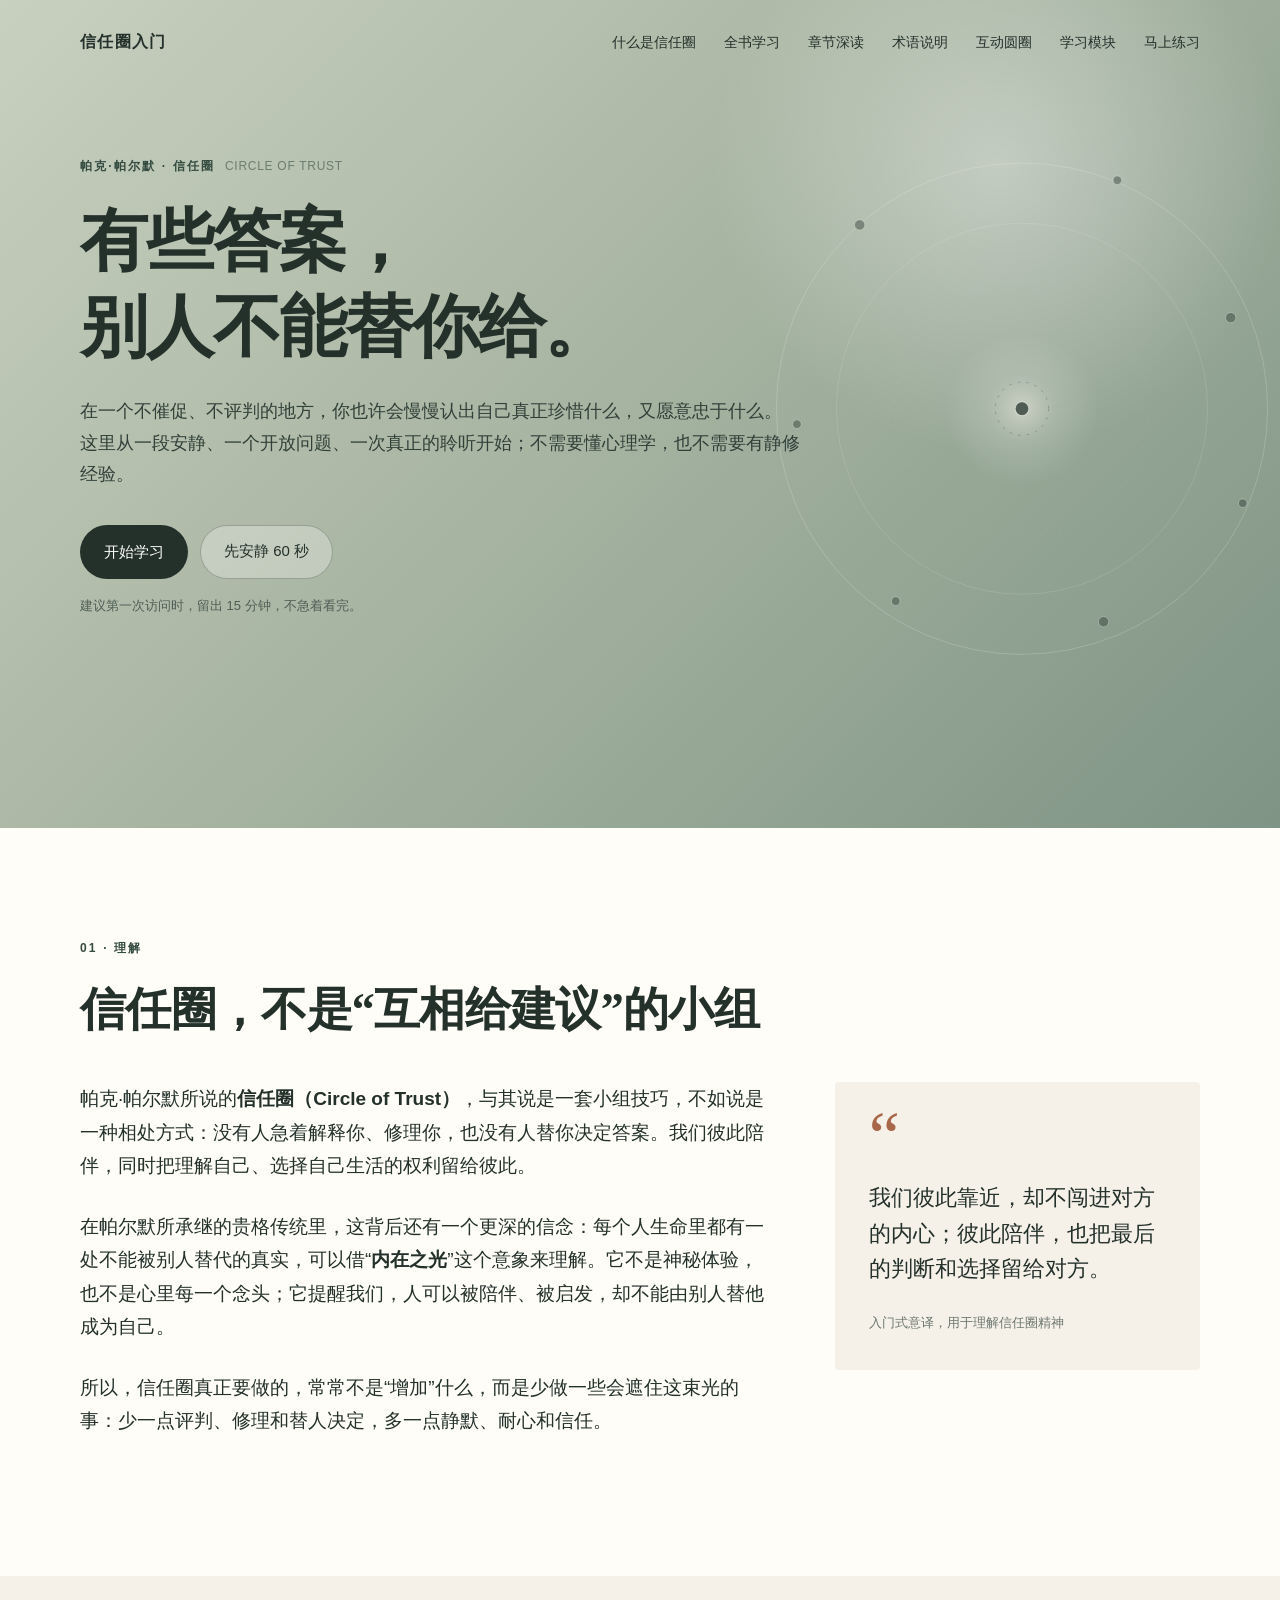
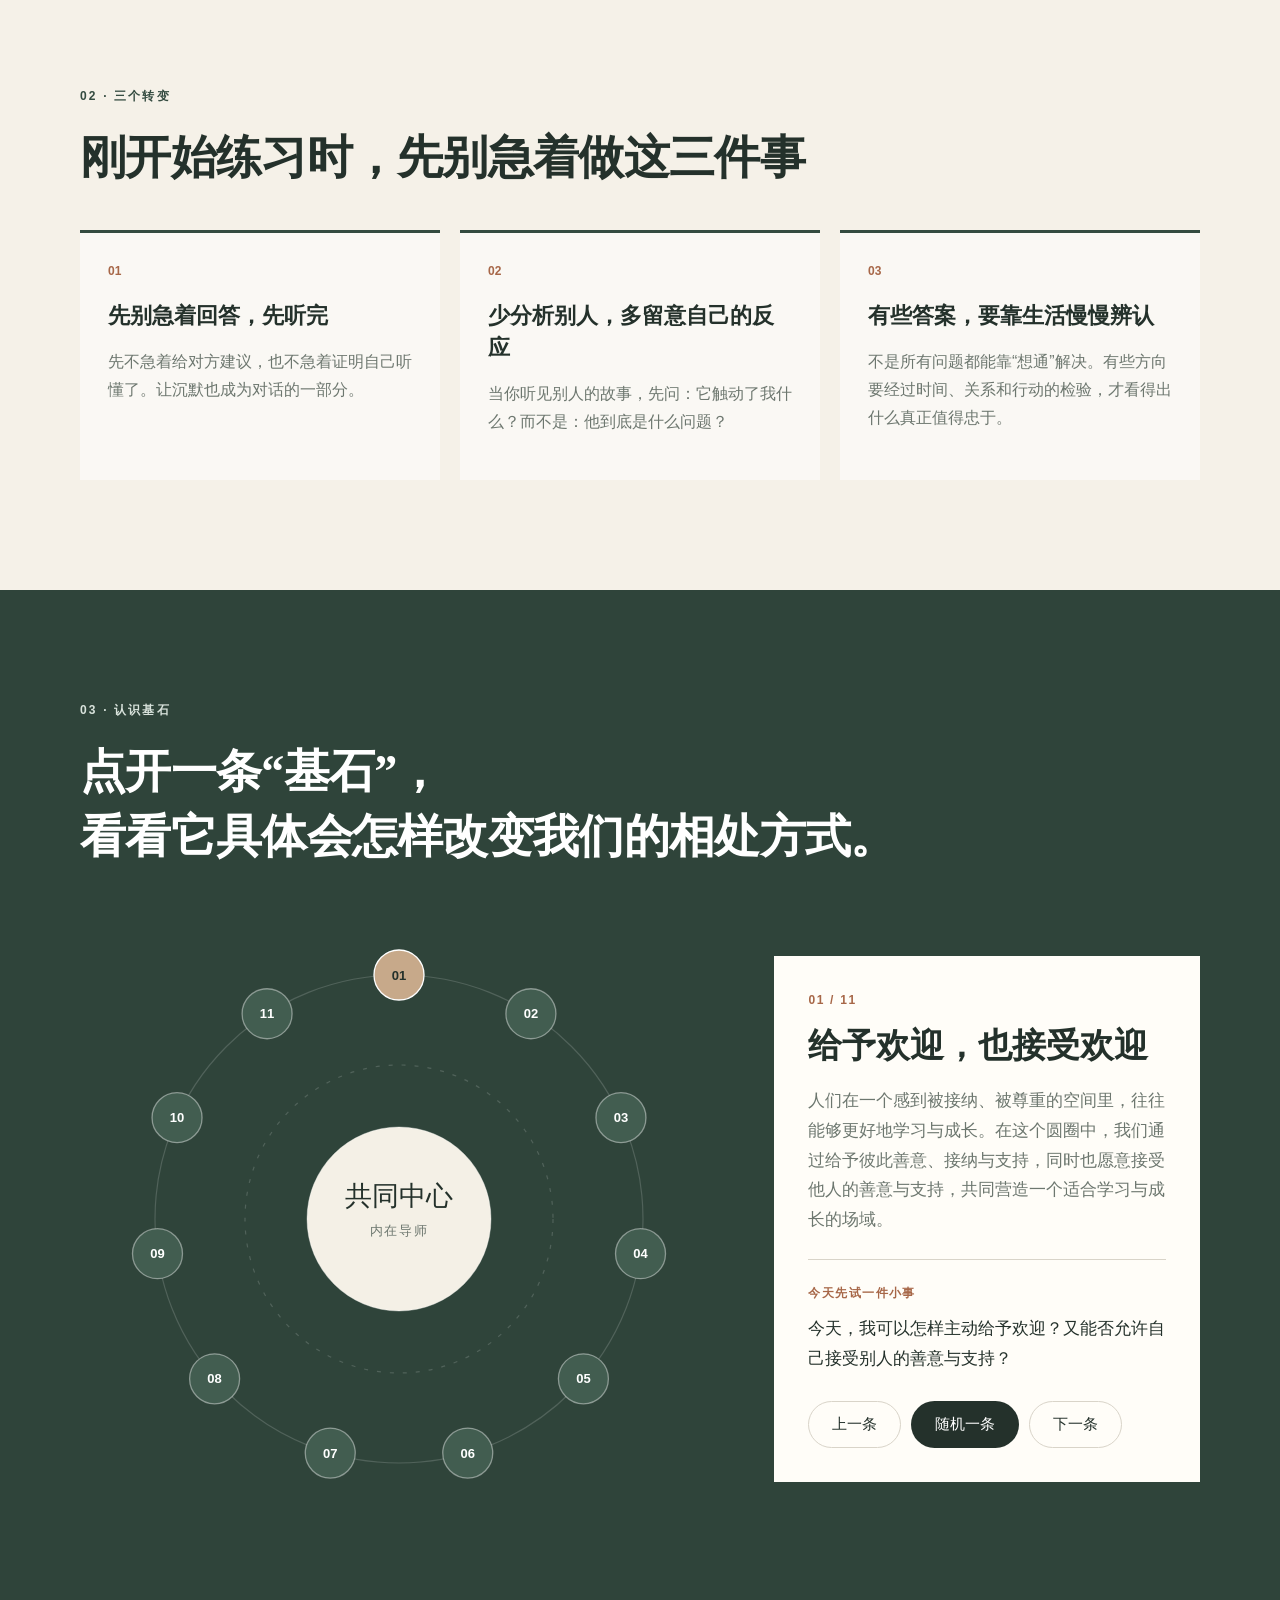
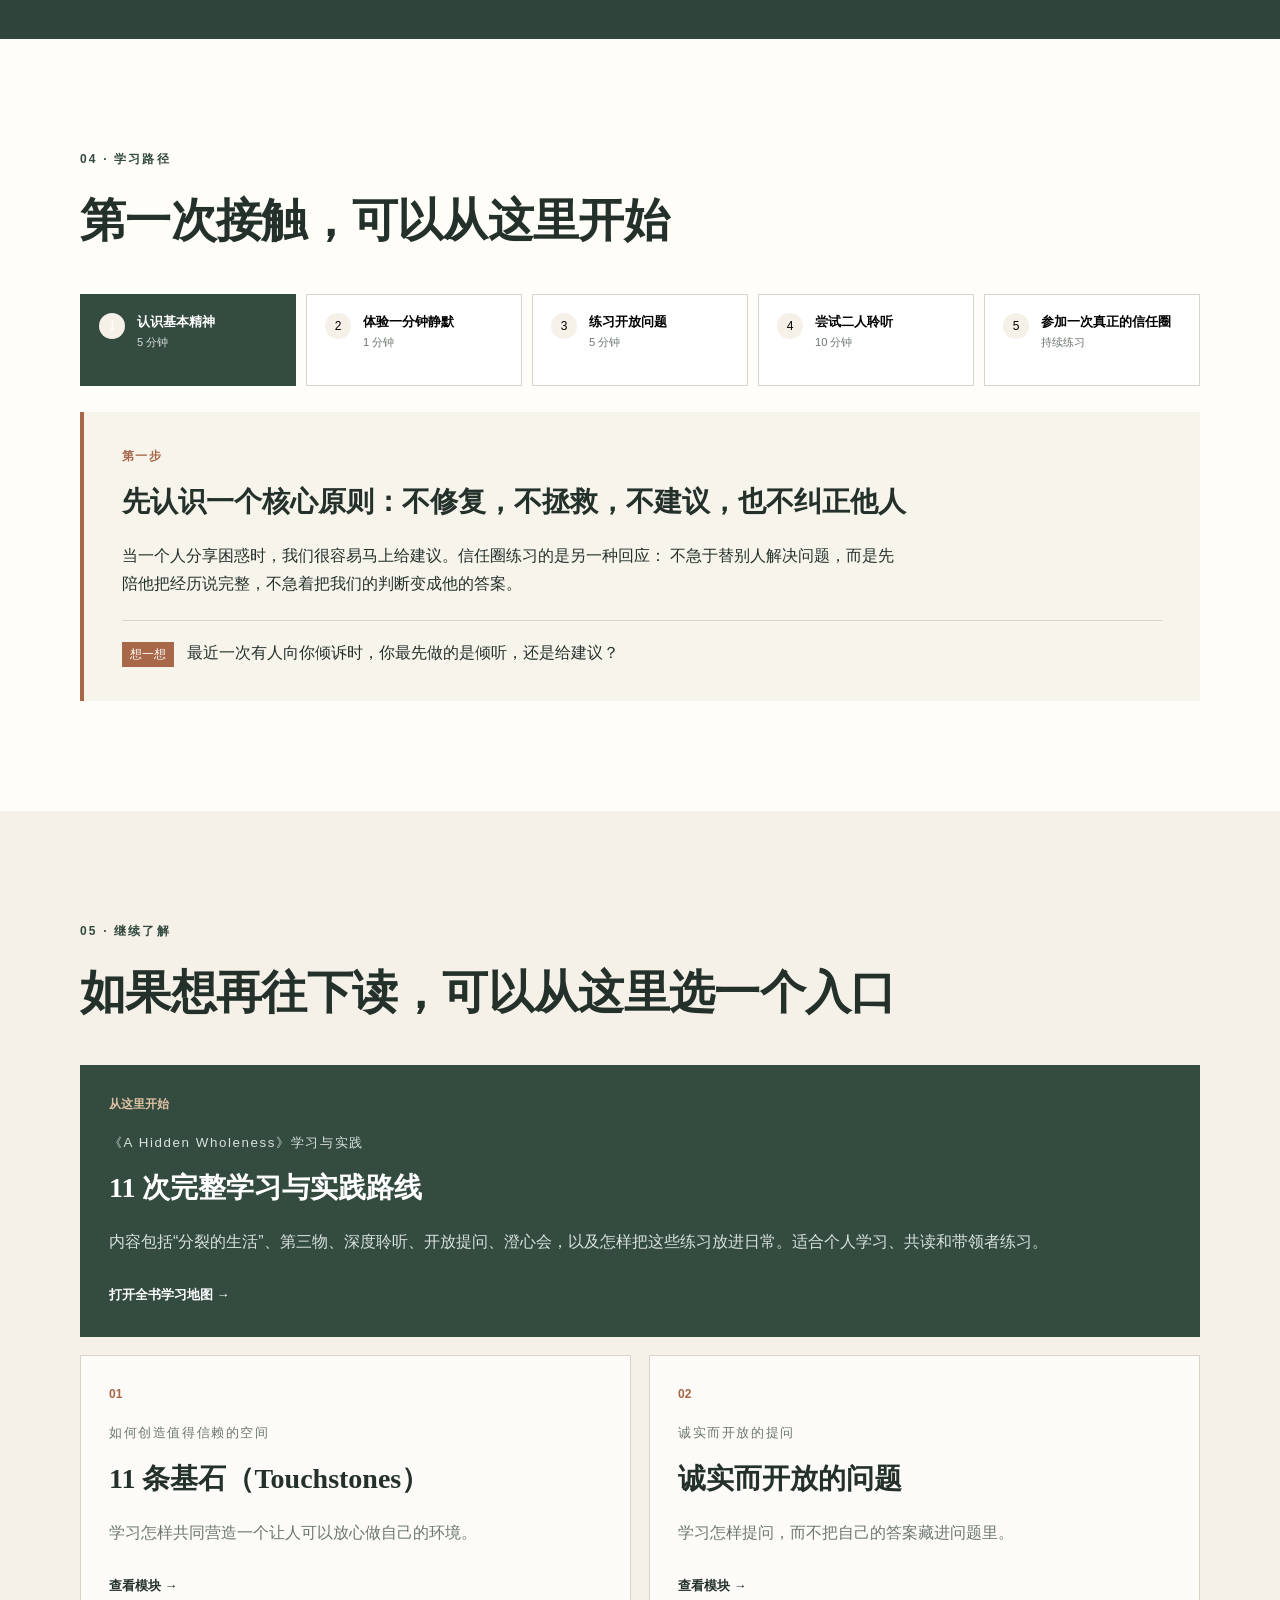
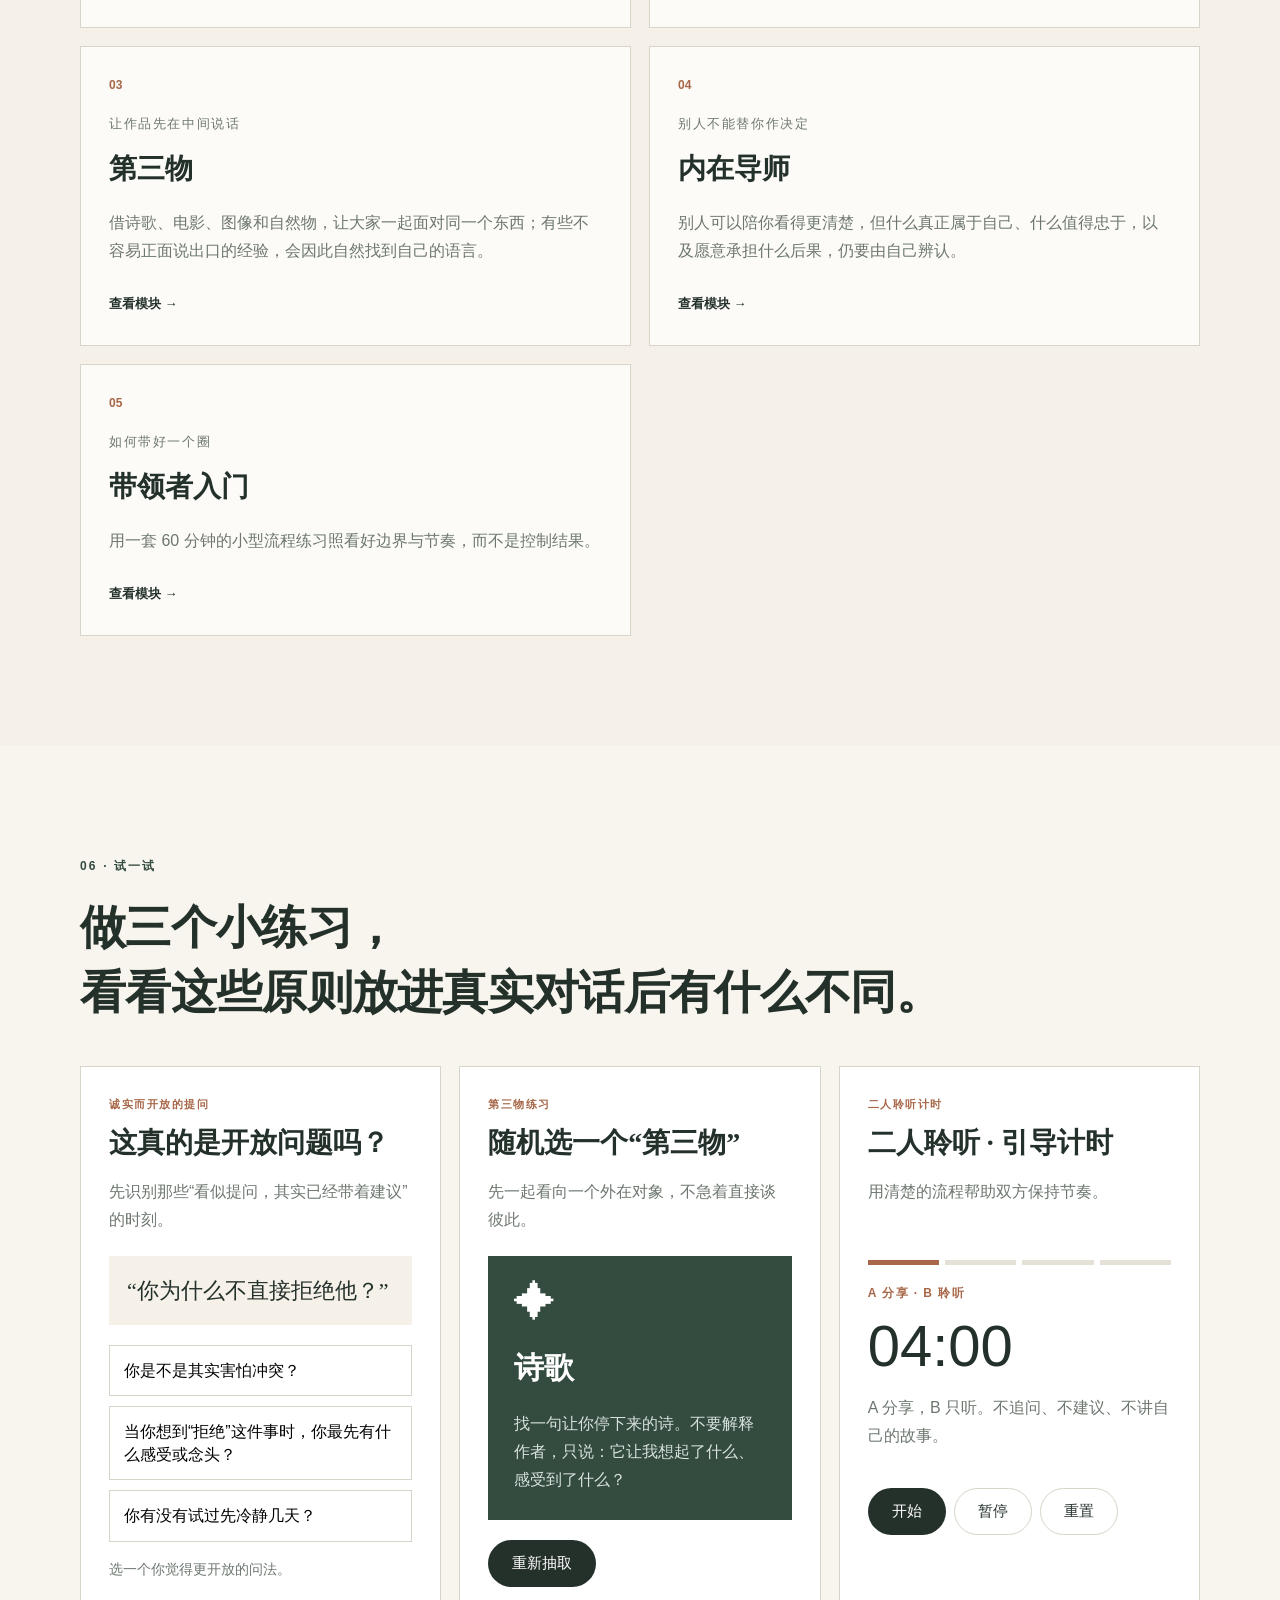
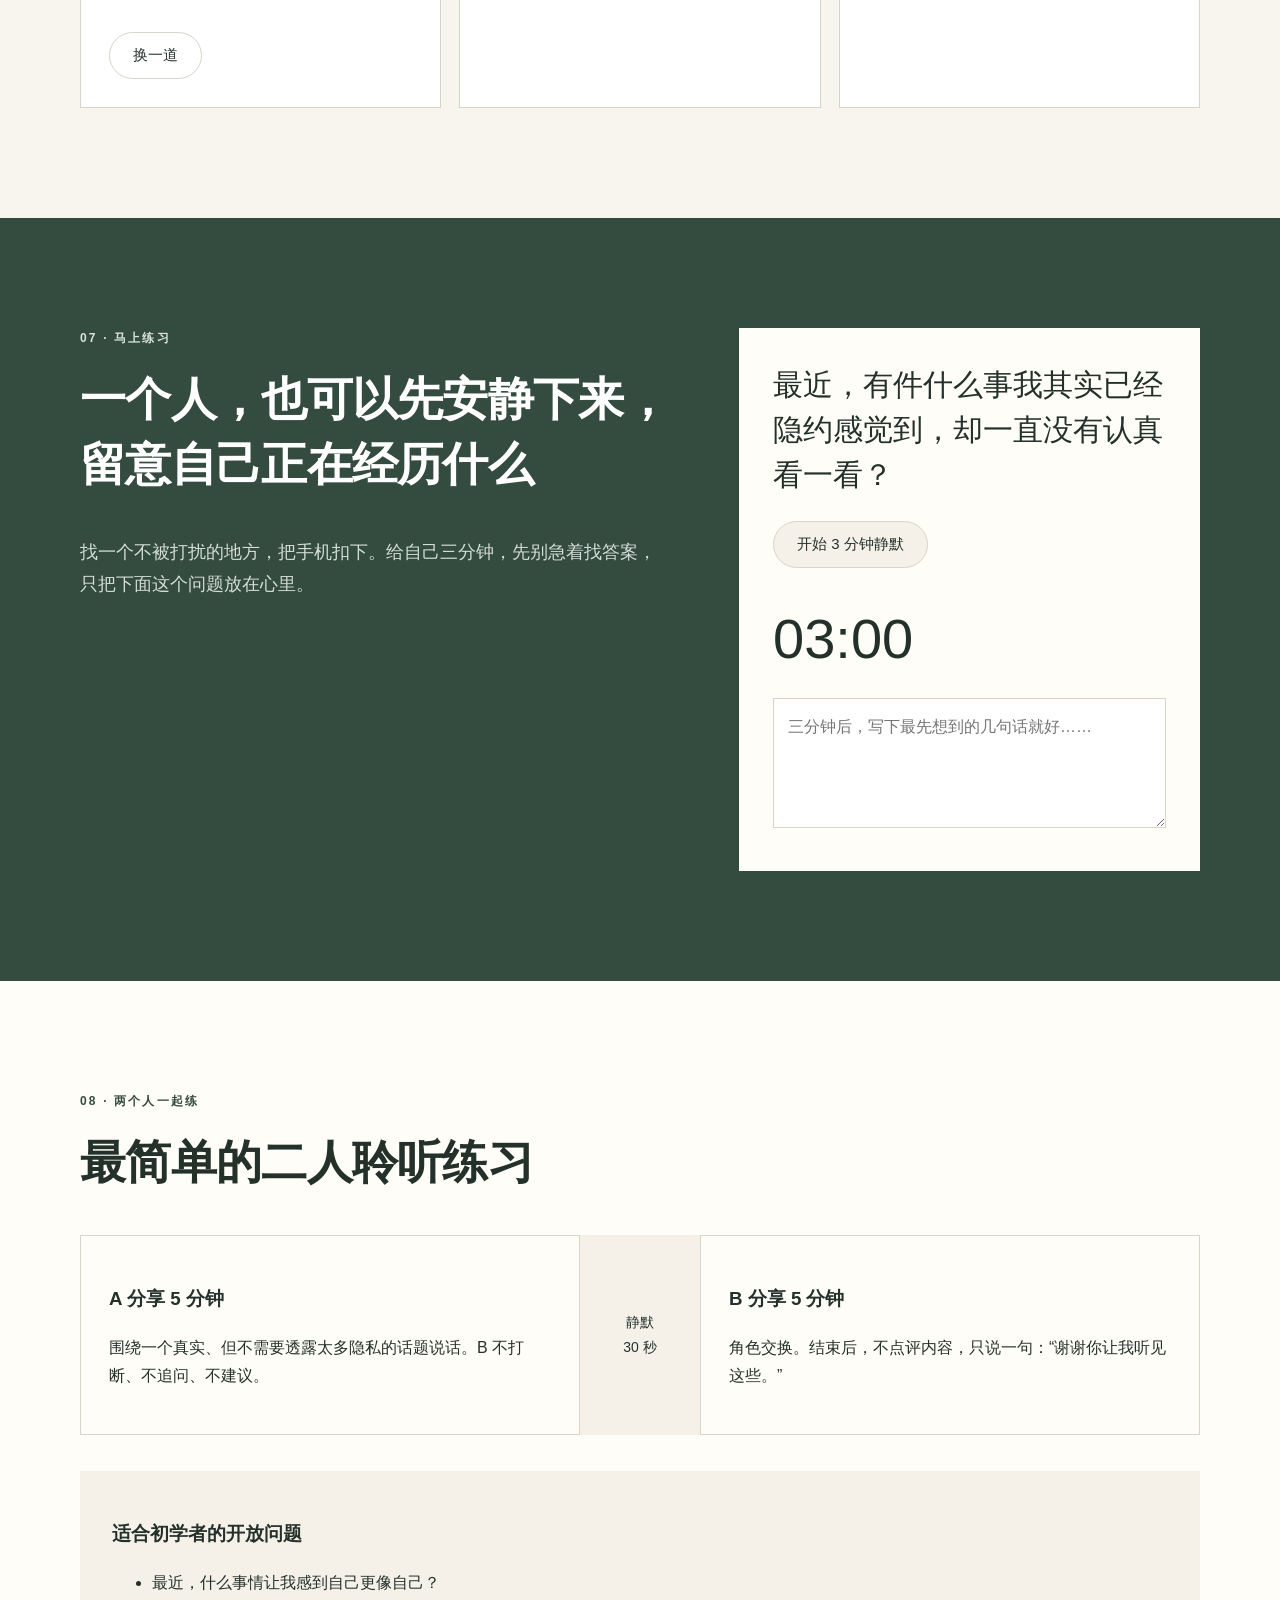
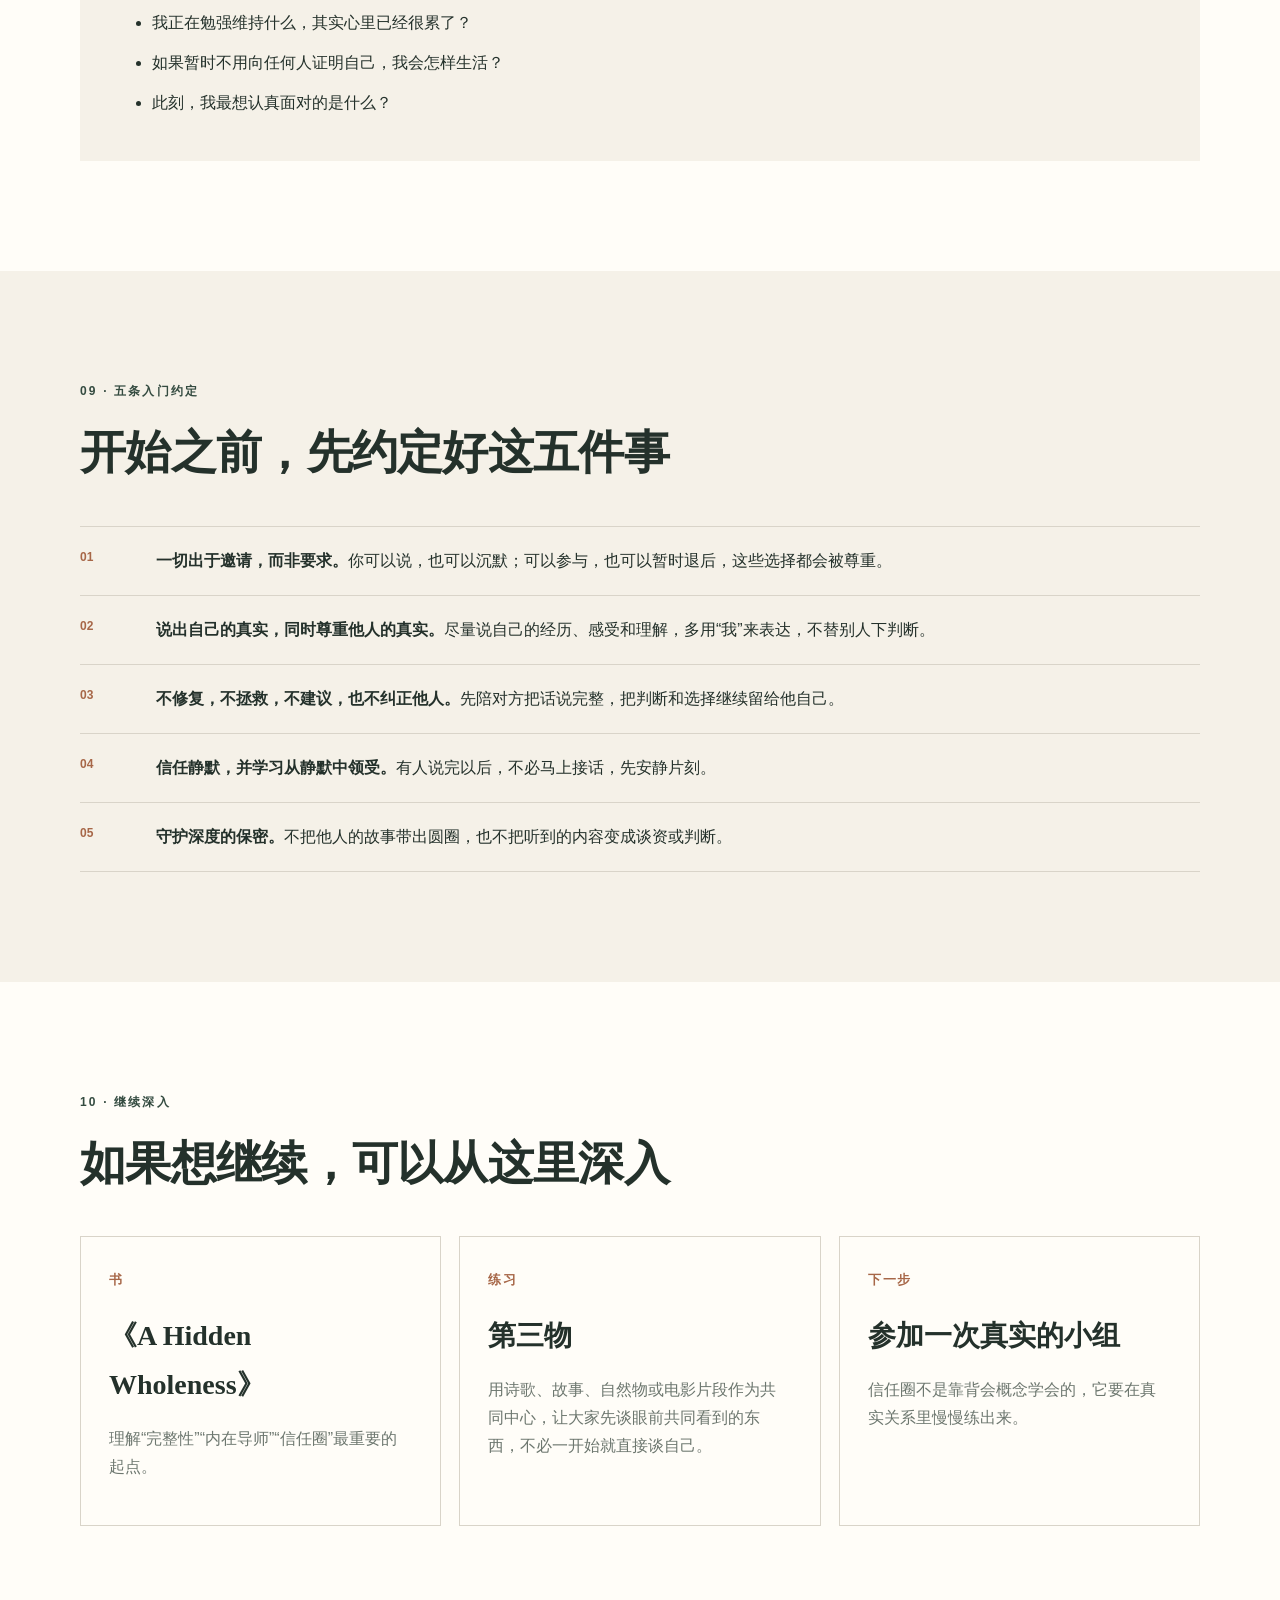
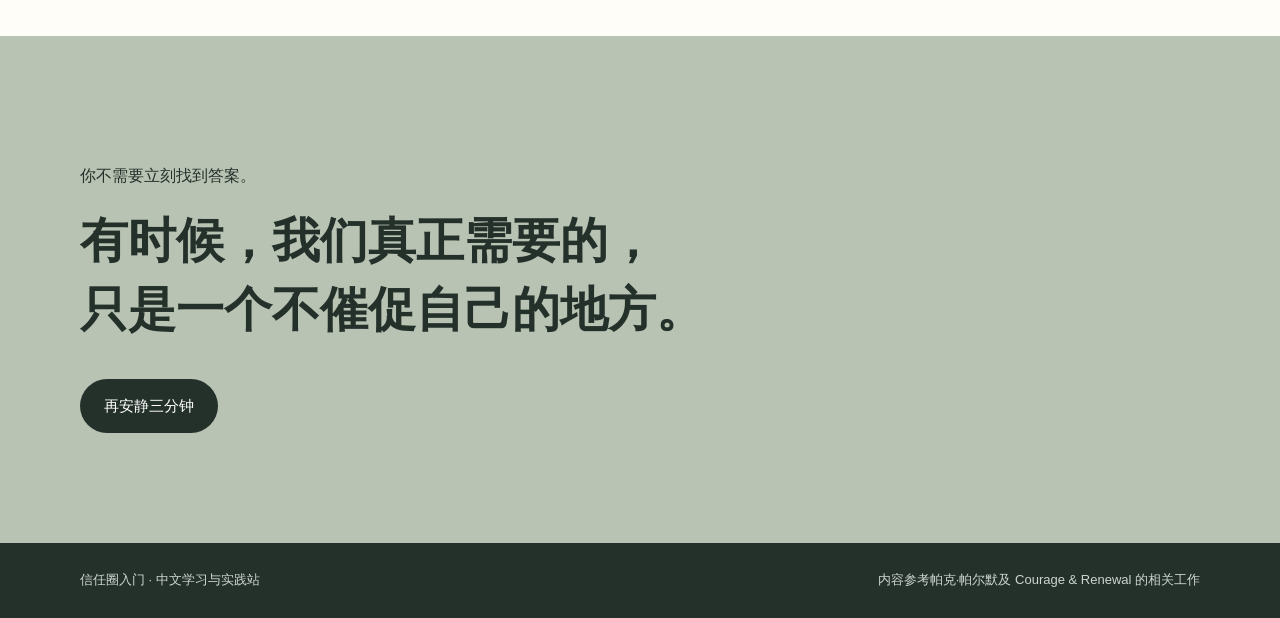
==== index.html @ 0a3b3df9 "Animate homepage listening field" ====
<!doctype html>
<html lang="zh-CN">
<head>
  <meta charset="utf-8" />
  <meta name="viewport" content="width=device-width,initial-scale=1" />
  <title>信任圈入门｜帕克·帕尔默</title>
  <meta name="description" content="面向中文初学者的帕克·帕尔默“信任圈”学习与实践网站：从静默、聆听、开放提问和第三物开始，慢慢练习如何更真实地与自己和他人相处。" />
  <link rel="stylesheet" href="styles.css" />
</head>
<body>
  <header class="hero">
    <nav class="nav wrap">
      <div class="brand">信任圈入门</div>
      <div class="nav-links">
        <a href="#what">什么是信任圈</a>
        <a href="study.html">全书学习</a>
        <a href="chapters.html">章节深读</a>
        <a href="terminology.html">术语说明</a>
        <a href="#circle-lab">互动圆圈</a>
        <a href="#modules">学习模块</a>
        <a href="#practice">马上练习</a>
      </div>
    </nav>

    <div class="hero-inner wrap">
      <div class="eyebrow">帕克·帕尔默 · 信任圈 <span class="en-note">Circle of Trust</span></div>
      <h1><span class="title-line">有些答案，</span><span class="title-line">别人不能替你给。</span></h1>
      <p class="lead">
        在一个不催促、不评判的地方，你也许会慢慢认出自己真正珍惜什么，又愿意忠于什么。
        这里从一段安静、一个开放问题、一次真正的聆听开始；不需要懂心理学，也不需要有静修经验。
      </p>
      <div class="hero-actions">
        <a class="btn primary" href="#path">开始学习</a>
        <button class="btn ghost" id="startPause">先安静 60 秒</button>
      </div>
      <div class="hero-note">建议第一次访问时，留出 15 分钟，不急着看完。</div>
    </div>

    <div class="hero-listening" aria-hidden="true">
      <svg class="listening-field" viewBox="0 0 760 760" xmlns="http://www.w3.org/2000/svg">
        <defs>
          <radialGradient id="innerTeacherGlow" cx="50%" cy="50%" r="50%">
            <stop offset="0%" stop-color="#f5f1e8" stop-opacity=".7"/>
            <stop offset="42%" stop-color="#dce4da" stop-opacity=".28"/>
            <stop offset="100%" stop-color="#dce4da" stop-opacity="0"/>
          </radialGradient>
          <linearGradient id="listeningWave" x1="0%" y1="0%" x2="100%" y2="0%">
            <stop offset="0%" stop-color="#fffdf8" stop-opacity="0"/>
            <stop offset="48%" stop-color="#fffdf8" stop-opacity=".46"/>
            <stop offset="100%" stop-color="#fffdf8" stop-opacity="0"/>
          </linearGradient>
        </defs>

        <g class="listening-rings">
          <circle class="listening-ring ring-a" cx="390" cy="392" r="286"/>
          <circle class="listening-ring ring-b" cx="390" cy="392" r="216"/>
          <circle class="listening-ring ring-c" cx="390" cy="392" r="148"/>
        </g>

        <g class="community-nodes">
          <circle class="community-node node-a" cx="201" cy="178" r="6"/>
          <circle class="community-node node-b" cx="501" cy="126" r="5"/>
          <circle class="community-node node-c" cx="633" cy="286" r="6"/>
          <circle class="community-node node-d" cx="647" cy="502" r="5"/>
          <circle class="community-node node-e" cx="485" cy="640" r="6"/>
          <circle class="community-node node-f" cx="243" cy="616" r="5"/>
          <circle class="community-node node-g" cx="128" cy="410" r="5"/>
        </g>

        <g class="inner-listener">
          <circle class="inner-halo" cx="390" cy="392" r="92" fill="url(#innerTeacherGlow)"/>
          <circle class="inner-orbit" cx="390" cy="392" r="31"/>
          <circle class="inner-core" cx="390" cy="392" r="8"/>
        </g>

        <g class="listening-waves">
          <path class="listening-wave wave-a" d="M150 330 C225 250 310 238 390 292 C455 336 521 340 614 279"/>
          <path class="listening-wave wave-b" d="M164 468 C246 523 320 527 390 482 C466 433 538 438 621 494"/>
          <path class="listening-wave wave-c" d="M275 134 C327 203 354 268 366 335"/>
        </g>
      </svg>
    </div>
  </header>

  <main>
    <section id="what" class="section wrap">
      <div class="section-kicker">01 · 理解</div>
      <h2>信任圈，不是“互相给建议”的小组</h2>
      <div class="intro-grid">
        <div class="intro-copy">
          <p>
            帕克·帕尔默所说的<strong>信任圈（Circle of Trust）</strong>，与其说是一套小组技巧，不如说是一种相处方式：没有人急着解释你、修理你，也没有人替你决定答案。我们彼此陪伴，同时把理解自己、选择自己生活的权利留给彼此。
          </p>
          <p>
            在帕尔默所承继的贵格传统里，这背后还有一个更深的信念：每个人生命里都有一处不能被别人替代的真实，可以借“<strong>内在之光</strong>”这个意象来理解。它不是神秘体验，也不是心里每一个念头；它提醒我们，人可以被陪伴、被启发，却不能由别人替他成为自己。
          </p>
          <p>
            所以，信任圈真正要做的，常常不是“增加”什么，而是少做一些会遮住这束光的事：少一点评判、修理和替人决定，多一点静默、耐心和信任。
          </p>
        </div>
        <aside class="quote-card">
          <div class="quote-mark">“</div>
          <p>我们彼此靠近，却不闯进对方的内心；彼此陪伴，也把最后的判断和选择留给对方。</p>
          <small>入门式意译，用于理解信任圈精神</small>
        </aside>
      </div>
    </section>

    <section class="section soft">
      <div class="wrap">
        <div class="section-kicker">02 · 三个转变</div>
      <h2>刚开始练习时，先别急着做这三件事</h2>
        <div class="cards three">
          <article class="card">
            <div class="num">01</div>
          <h3>先别急着回答，先听完</h3>
            <p>先不急着给对方建议，也不急着证明自己听懂了。让沉默也成为对话的一部分。</p>
          </article>
          <article class="card">
            <div class="num">02</div>
          <h3>少分析别人，多留意自己的反应</h3>
            <p>当你听见别人的故事，先问：它触动了我什么？而不是：他到底是什么问题？</p>
          </article>
          <article class="card">
            <div class="num">03</div>
          <h3>有些答案，要靠生活慢慢辨认</h3>
            <p>不是所有问题都能靠“想通”解决。有些方向要经过时间、关系和行动的检验，才看得出什么真正值得忠于。</p>
          </article>
        </div>
      </div>
    </section>

    <section id="circle-lab" class="section circle-lab">
      <div class="wrap">
        <div class="section-kicker light">03 · 认识基石</div>
        <h2><span class="title-line">点开一条“基石”，</span><span class="title-line">看看它具体会怎样改变我们的相处方式。</span></h2>
        <div class="circle-experience">
          <div class="trust-orbit" id="trustOrbit" aria-label="11 条基石（Touchstones）互动圆环">
            <svg viewBox="0 0 620 620" role="img" aria-labelledby="orbitTitle orbitDesc">
              <title id="orbitTitle">信任圈 11 条基石（Touchstones）</title>
              <desc id="orbitDesc">围绕共同中心排列的十一条信任圈实践原则，点击编号查看解释与练习。</desc>
              <circle class="orbit-ring ring-outer" cx="310" cy="310" r="244"></circle>
              <circle class="orbit-ring ring-inner" cx="310" cy="310" r="154"></circle>
              <circle class="orbit-center" cx="310" cy="310" r="92"></circle>
              <text x="310" y="296" text-anchor="middle" class="orbit-center-title">共同中心</text>
              <text x="310" y="326" text-anchor="middle" class="orbit-center-sub">内在导师</text>
              <g id="orbitNodes"></g>
            </svg>
          </div>
          <div class="orbit-detail" aria-live="polite">
            <div class="orbit-detail-number" id="orbitNumber">01 / 11</div>
            <h3 id="orbitTitleText">给予欢迎，也接受欢迎</h3>
            <p id="orbitBody">人们在一个感到被接纳、被尊重的空间里，往往能够更好地学习与成长。在这个圆圈中，我们通过给予彼此善意、接纳与支持，同时也愿意接受他人的善意与支持，共同营造一个适合学习与成长的场域。</p>
            <div class="orbit-practice">
              <span>今天先试一件小事</span>
              <p id="orbitPractice">今天，我可以怎样主动给予欢迎？又能否允许自己接受别人的善意与支持？</p>
            </div>
            <div class="orbit-actions">
              <button class="btn orbit-prev" type="button" id="orbitPrev">上一条</button>
              <button class="btn primary" type="button" id="orbitRandom">随机一条</button>
              <button class="btn orbit-next" type="button" id="orbitNext">下一条</button>
            </div>
          </div>
        </div>
      </div>
    </section>

    <section id="path" class="section wrap">
      <div class="section-kicker">04 · 学习路径</div>
      <h2>第一次接触，可以从这里开始</h2>
      <div class="timeline">
        <button class="step active" data-step="0">
          <span>1</span>
          <div><strong>认识基本精神</strong><small>5 分钟</small></div>
        </button>
        <button class="step" data-step="1">
          <span>2</span>
          <div><strong>体验一分钟静默</strong><small>1 分钟</small></div>
        </button>
        <button class="step" data-step="2">
          <span>3</span>
          <div><strong>练习开放问题</strong><small>5 分钟</small></div>
        </button>
        <button class="step" data-step="3">
          <span>4</span>
          <div><strong>尝试二人聆听</strong><small>10 分钟</small></div>
        </button>
        <button class="step" data-step="4">
          <span>5</span>
          <div><strong>参加一次真正的信任圈</strong><small>持续练习</small></div>
        </button>
      </div>

      <div class="lesson" id="lesson">
        <div class="lesson-label">第一步</div>
        <h3>先认识一个核心原则：不修复，不拯救，不建议，也不纠正他人</h3>
        <p>
          当一个人分享困惑时，我们很容易马上给建议。信任圈练习的是另一种回应：
          不急于替别人解决问题，而是先陪他把经历说完整，不急着把我们的判断变成他的答案。
        </p>
        <div class="prompt">
          <span>想一想</span>
          最近一次有人向你倾诉时，你最先做的是倾听，还是给建议？
        </div>
      </div>
    </section>

    <section id="modules" class="section soft">
      <div class="wrap">
        <div class="section-kicker">05 · 继续了解</div>
        <h2>如果想再往下读，可以从这里选一个入口</h2>
        <div class="module-grid">
          <a class="module-card study-feature-card" href="study.html"><span>从这里开始</span><small>《A Hidden Wholeness》学习与实践</small><h3>11 次完整学习与实践路线</h3><p>内容包括“分裂的生活”、第三物、深度聆听、开放提问、澄心会，以及怎样把这些练习放进日常。适合个人学习、共读和带领者练习。</p><b>打开全书学习地图 →</b></a>
          <a class="module-card" href="touchstones.html"><span>01</span><small>如何创造值得信赖的空间</small><h3>11 条基石（Touchstones）</h3><p>学习怎样共同营造一个让人可以放心做自己的环境。</p><b>查看模块 →</b></a>
          <a class="module-card" href="questions.html"><span>02</span><small>诚实而开放的提问</small><h3>诚实而开放的问题</h3><p>学习怎样提问，而不把自己的答案藏进问题里。</p><b>查看模块 →</b></a>
          <a class="module-card" href="third-thing.html"><span>03</span><small>让作品先在中间说话</small><h3>第三物</h3><p>借诗歌、电影、图像和自然物，让大家一起面对同一个东西；有些不容易正面说出口的经验，会因此自然找到自己的语言。</p><b>查看模块 →</b></a>
          <a class="module-card" href="inner-teacher.html"><span>04</span><small>别人不能替你作决定</small><h3>内在导师</h3><p>别人可以陪你看得更清楚，但什么真正属于自己、什么值得忠于，以及愿意承担什么后果，仍要由自己辨认。</p><b>查看模块 →</b></a>
          <a class="module-card" href="facilitator.html"><span>05</span><small>如何带好一个圈</small><h3>带领者入门</h3><p>用一套 60 分钟的小型流程练习照看好边界与节奏，而不是控制结果。</p><b>查看模块 →</b></a>
        </div>
      </div>
    </section>

    <section class="section interaction-lab">
      <div class="wrap">
        <div class="section-kicker">06 · 试一试</div>
        <h2><span class="title-line">做三个小练习，</span><span class="title-line">看看这些原则放进真实对话后有什么不同。</span></h2>
        <div class="lab-grid">
          <article class="lab-card question-lab">
            <div class="lab-meta">诚实而开放的提问</div>
            <h3>这真的是开放问题吗？</h3>
            <p class="lab-intro">先识别那些“看似提问，其实已经带着建议”的时刻。</p>
            <div class="quiz-source" id="quizSource">“你为什么不直接拒绝他？”</div>
            <div class="quiz-options" id="quizOptions"></div>
            <div class="quiz-feedback" id="quizFeedback" aria-live="polite">选一个你觉得更开放的问法。</div>
            <button class="btn lab-secondary" type="button" id="nextQuiz">换一道</button>
          </article>

          <article class="lab-card thirdthing-lab">
            <div class="lab-meta">第三物练习</div>
            <h3>随机选一个“第三物”</h3>
            <p class="lab-intro">先一起看向一个外在对象，不急着直接谈彼此。</p>
            <div class="thirdthing-stage" id="thirdThingStage">
              <span class="thirdthing-symbol" id="thirdThingSymbol">✦</span>
              <strong id="thirdThingType">诗歌</strong>
              <p id="thirdThingPrompt">找一句让你停下来的诗。不要解释作者，只说：它让我想起了什么、感受到了什么？</p>
            </div>
            <button class="btn primary" type="button" id="drawThirdThing">重新抽取</button>
          </article>

          <article class="lab-card dyad-lab">
            <div class="lab-meta">二人聆听计时</div>
            <h3>二人聆听 · 引导计时</h3>
            <p class="lab-intro">用清楚的流程帮助双方保持节奏。</p>
            <div class="dyad-progress" id="dyadProgress" aria-hidden="true">
              <span class="active"></span><span></span><span></span><span></span>
            </div>
            <div class="dyad-stage-label" id="dyadStageLabel">准备</div>
            <div class="dyad-clock" id="dyadClock">04:00</div>
            <p class="dyad-instruction" id="dyadInstruction">A 分享，B 只听。不追问、不建议、不讲自己的故事。</p>
            <div class="dyad-controls">
              <button class="btn primary" type="button" id="dyadStart">开始</button>
              <button class="btn lab-secondary" type="button" id="dyadPause">暂停</button>
              <button class="btn lab-secondary" type="button" id="dyadReset">重置</button>
            </div>
          </article>
        </div>
      </div>
    </section>

    <section id="practice" class="section practice">
      <div class="wrap practice-grid">
        <div>
          <div class="section-kicker light">07 · 马上练习</div>
          <h2><span class="title-line">一个人，也可以先安静下来，</span><span class="title-line">留意自己正在经历什么</span></h2>
          <p>
            找一个不被打扰的地方，把手机扣下。给自己三分钟，先别急着找答案，
            只把下面这个问题放在心里。
          </p>
        </div>
        <div class="practice-box">
          <div class="question">最近，有件什么事我其实已经隐约感觉到，却一直没有认真看一看？</div>
          <button class="btn light-btn" id="timerBtn">开始 3 分钟静默</button>
          <div class="timer" id="timer">03:00</div>
          <textarea id="note" placeholder="三分钟后，写下最先想到的几句话就好……"></textarea>
        </div>
      </div>
    </section>

    <section class="section wrap">
      <div class="section-kicker">08 · 两个人一起练</div>
      <h2>最简单的二人聆听练习</h2>
      <div class="dyad">
        <div class="dyad-side">
          <h3>A 分享 5 分钟</h3>
          <p>围绕一个真实、但不需要透露太多隐私的话题说话。B 不打断、不追问、不建议。</p>
        </div>
        <div class="dyad-center">静默<br>30 秒</div>
        <div class="dyad-side">
          <h3>B 分享 5 分钟</h3>
          <p>角色交换。结束后，不点评内容，只说一句：“谢谢你让我听见这些。”</p>
        </div>
      </div>
      <div class="questions">
        <h3>适合初学者的开放问题</h3>
        <ul>
          <li>最近，什么事情让我感到自己更像自己？</li>
          <li>我正在勉强维持什么，其实心里已经很累了？</li>
          <li>如果暂时不用向任何人证明自己，我会怎样生活？</li>
          <li>此刻，我最想认真面对的是什么？</li>
        </ul>
      </div>
    </section>

    <section class="section soft">
      <div class="wrap">
        <div class="section-kicker">09 · 五条入门约定</div>
        <h2>开始之前，先约定好这五件事</h2>
        <div class="agreements">
          <div><span>01</span><p><strong>一切出于邀请，而非要求。</strong>你可以说，也可以沉默；可以参与，也可以暂时退后，这些选择都会被尊重。</p></div>
          <div><span>02</span><p><strong>说出自己的真实，同时尊重他人的真实。</strong>尽量说自己的经历、感受和理解，多用“我”来表达，不替别人下判断。</p></div>
          <div><span>03</span><p><strong>不修复，不拯救，不建议，也不纠正他人。</strong>先陪对方把话说完整，把判断和选择继续留给他自己。</p></div>
          <div><span>04</span><p><strong>信任静默，并学习从静默中领受。</strong>有人说完以后，不必马上接话，先安静片刻。</p></div>
          <div><span>05</span><p><strong>守护深度的保密。</strong>不把他人的故事带出圆圈，也不把听到的内容变成谈资或判断。</p></div>
        </div>
      </div>
    </section>

    <section class="section wrap">
      <div class="section-kicker">10 · 继续深入</div>
      <h2>如果想继续，可以从这里深入</h2>
      <div class="resource-grid">
        <article class="resource">
          <small>书</small>
          <h3>《A Hidden Wholeness》</h3>
          <p>理解“完整性”“内在导师”“信任圈”最重要的起点。</p>
        </article>
        <article class="resource">
          <small>练习</small>
          <h3>第三物</h3>
          <p>用诗歌、故事、自然物或电影片段作为共同中心，让大家先谈眼前共同看到的东西，不必一开始就直接谈自己。</p>
        </article>
        <article class="resource">
          <small>下一步</small>
          <h3>参加一次真实的小组</h3>
          <p>信任圈不是靠背会概念学会的，它要在真实关系里慢慢练出来。</p>
        </article>
      </div>
    </section>

    <section class="closing">
      <div class="wrap">
        <p>你不需要立刻找到答案。</p>
        <h2><span class="title-line">有时候，我们真正需要的，</span><span class="title-line">只是一个不催促自己的地方。</span></h2>
        <a href="#practice" class="btn primary">再安静三分钟</a>
      </div>
    </section>
  </main>

  <footer>
    <div class="wrap footer-inner">
      <div>信任圈入门 · 中文学习与实践站</div>
      <div>内容参考帕克·帕尔默及 Courage & Renewal 的相关工作</div>
    </div>
  </footer>

  <div class="pause-overlay" id="pauseOverlay" aria-hidden="true">
    <div class="pause-inner">
      <div class="breath-circle"></div>
      <div class="pause-time" id="pauseTime">60</div>
      <p>不需要做什么，只留意呼吸。</p>
      <button id="closePause">结束</button>
    </div>
  </div>

  <script src="script.js"></script>
</body>
</html>
---- styles.css ----
:root{
  --ink:#24312b;
  --muted:#6d776f;
  --paper:#f5f1e8;
  --white:#fffdf8;
  --sage:#aeb9a5;
  --deep:#344b40;
  --rust:#a76748;
  --line:#d9d4c9;
}
*{box-sizing:border-box}
html{scroll-behavior:smooth}
body{
  margin:0;
  font-family:-apple-system,BlinkMacSystemFont,"PingFang SC","Noto Sans CJK SC","Microsoft YaHei",sans-serif;
  color:var(--ink);
  background:var(--white);
  line-height:1.75;
}
.wrap{width:min(1120px,calc(100% - 40px));margin:auto}
.hero{
  min-height:92vh;
  background:
    radial-gradient(circle at 78% 20%,rgba(255,255,255,.36),transparent 24%),
    linear-gradient(135deg,#c8d0c0 0%,#aebaa7 38%,#7f9485 100%);
  position:relative;
  overflow:hidden;
}
.hero-listening{
  position:absolute;
  z-index:1;
  top:72px;
  right:max(calc((100vw - 1120px)/2 - 140px),-120px);
  width:min(51vw,700px);
  aspect-ratio:1;
  pointer-events:none;
  opacity:.78;
}
.listening-field{display:block;width:100%;height:100%;overflow:visible}
.listening-ring{
  fill:none;
  stroke:rgba(255,253,248,.24);
  stroke-width:1.15;
  transform-box:fill-box;
  transform-origin:center;
}
.ring-a{animation:fieldBreath 14s ease-in-out infinite}
.ring-b{stroke:rgba(255,253,248,.16);animation:fieldBreath 11s ease-in-out -4s infinite reverse}
.ring-c{stroke:rgba(255,253,248,.12);stroke-dasharray:2 9;animation:fieldBreath 9s ease-in-out -2s infinite}
.community-node{
  fill:rgba(36,49,43,.52);
  stroke:rgba(255,253,248,.44);
  stroke-width:1;
  transform-box:fill-box;
  transform-origin:center;
}
.node-a,.node-d,.node-f{animation:nodeDriftA 16s ease-in-out infinite}
.node-b,.node-e{animation:nodeDriftB 19s ease-in-out -5s infinite}
.node-c,.node-g{animation:nodeDriftC 17s ease-in-out -8s infinite}
.inner-halo{
  transform-box:fill-box;
  transform-origin:center;
  animation:innerBreath 9s ease-in-out infinite;
}
.inner-orbit{
  fill:none;
  stroke:rgba(36,49,43,.38);
  stroke-width:1;
  stroke-dasharray:3 7;
  transform-box:fill-box;
  transform-origin:center;
  animation:innerOrbit 28s linear infinite;
}
.inner-core{
  fill:rgba(36,49,43,.88);
  stroke:rgba(255,253,248,.68);
  stroke-width:1.2;
  transform-box:fill-box;
  transform-origin:center;
  animation:coreBreath 8s ease-in-out infinite;
}
.listening-wave{
  fill:none;
  stroke:url(#listeningWave);
  stroke-width:1.3;
  stroke-linecap:round;
  stroke-dasharray:5 12;
  opacity:0;
}
.wave-a{animation:waveArrive 15s ease-in-out infinite}
.wave-b{animation:waveArrive 18s ease-in-out -6s infinite}
.wave-c{animation:waveArrive 20s ease-in-out -11s infinite}
@keyframes fieldBreath{
  0%,100%{transform:scale(.988);opacity:.58}
  50%{transform:scale(1.018);opacity:1}
}
@keyframes innerBreath{
  0%,100%{transform:scale(.9);opacity:.42}
  50%{transform:scale(1.14);opacity:.8}
}
@keyframes coreBreath{
  0%,100%{transform:scale(.82);opacity:.72}
  50%{transform:scale(1.18);opacity:1}
}
@keyframes innerOrbit{to{transform:rotate(360deg)}}
@keyframes nodeDriftA{
  0%,100%{transform:translate(0,0);opacity:.48}
  50%{transform:translate(8px,-10px);opacity:.8}
}
@keyframes nodeDriftB{
  0%,100%{transform:translate(0,0);opacity:.42}
  50%{transform:translate(-10px,7px);opacity:.72}
}
@keyframes nodeDriftC{
  0%,100%{transform:translate(0,0);opacity:.45}
  50%{transform:translate(7px,10px);opacity:.76}
}
@keyframes waveArrive{
  0%,18%,100%{opacity:0;stroke-dashoffset:70}
  40%{opacity:.08}
  54%{opacity:.38;stroke-dashoffset:0}
  70%{opacity:.07}
}
.nav{display:flex;justify-content:space-between;align-items:center;padding:28px 0;position:relative;z-index:2}
.brand{font-weight:700;letter-spacing:.08em}
.nav-links{display:flex;gap:28px}
.nav a{color:var(--ink);text-decoration:none;font-size:14px}
.hero-inner{padding:8vh 0 11vh;position:relative;z-index:2}
.eyebrow,.section-kicker{font-size:12px;letter-spacing:.18em;font-weight:700;color:var(--deep);text-transform:uppercase}
.hero h1{font-family:"Songti SC","STSong","Noto Serif CJK SC",serif;font-size:clamp(44px,5.4vw,68px);line-height:1.26;letter-spacing:-.025em;margin:22px 0 26px;max-width:16em;font-weight:600;text-wrap:pretty}
.lead{font-size:18px;max-width:720px;color:#314039;text-wrap:pretty}
.hero-actions{display:flex;gap:12px;margin-top:34px}
.btn{display:inline-flex;align-items:center;justify-content:center;border-radius:999px;padding:13px 23px;border:1px solid transparent;text-decoration:none;font-size:15px;cursor:pointer}
.primary{background:var(--ink);color:white}
.ghost{background:rgba(255,255,255,.28);border-color:rgba(36,49,43,.28);color:var(--ink)}
.hero-note{margin-top:16px;font-size:13px;color:#4f5d55}
.section{padding:110px 0}
.section h2{font-family:"Songti SC","STSong",serif;font-size:clamp(32px,3.7vw,46px);line-height:1.42;margin:18px 0 40px;font-weight:600;letter-spacing:-.015em;max-width:26em;text-wrap:pretty}
.intro-grid{display:grid;grid-template-columns:1.5fr .8fr;gap:70px;align-items:start}
.intro-copy{font-size:19px}.intro-copy p{margin-top:0;margin-bottom:28px}
.quote-card{background:var(--paper);padding:34px;border-radius:4px}
.quote-mark{font-family:Georgia,serif;font-size:70px;line-height:.6;color:var(--rust)}
.quote-card p{font-family:"Songti SC","STSong",serif;font-size:22px;line-height:1.6}
.quote-card small{color:var(--muted)}
.soft{background:var(--paper)}
.cards{display:grid;gap:20px}.cards.three{grid-template-columns:repeat(3,1fr)}
.card{background:rgba(255,255,255,.55);padding:28px;border-top:3px solid var(--deep)}
.card .num{font-size:12px;color:var(--rust);font-weight:700}
.card h3{font-size:22px;line-height:1.45;margin:18px 0 10px}.card p{color:var(--muted)}
.timeline{display:grid;grid-template-columns:repeat(5,1fr);gap:10px;margin-bottom:26px}
.step{background:white;border:1px solid var(--line);padding:18px;text-align:left;display:flex;gap:12px;cursor:pointer;min-height:92px}
.step span{width:26px;height:26px;border-radius:50%;background:var(--paper);display:grid;place-items:center;font-size:12px;flex:0 0 auto}
.step strong{display:block}.step small{display:block;color:var(--muted);margin-top:4px}
.step.active{background:var(--deep);color:white;border-color:var(--deep)}
.step.active small{color:#d8e0da}
.lesson{background:#f7f4ec;border-left:4px solid var(--rust);padding:34px 38px}
.lesson-label{font-size:12px;letter-spacing:.12em;color:var(--rust);font-weight:700}
.lesson h3{font-family:"Songti SC",serif;font-size:28px;margin:10px 0}.lesson p{max-width:780px}
.prompt{margin-top:22px;padding-top:18px;border-top:1px solid var(--line)}
.prompt span{display:inline-block;background:var(--rust);color:white;font-size:12px;padding:2px 8px;margin-right:9px}
.practice{background:var(--deep);color:white}
.practice-grid{display:grid;grid-template-columns:.9fr 1.1fr;gap:70px;align-items:start}
.section-kicker.light{color:#d9e3dc}
.practice p{color:#d4ddd7;font-size:18px}
.practice-box{background:#fffdf8;color:var(--ink);padding:34px}
.question{font-family:"Songti SC",serif;font-size:30px;line-height:1.5;margin-bottom:24px}
.light-btn{border-color:var(--line);background:var(--paper);color:var(--ink)}
.timer{font-size:56px;font-variant-numeric:tabular-nums;margin:22px 0 10px}
textarea{width:100%;min-height:130px;border:1px solid var(--line);padding:14px;background:#fff;resize:vertical;font:inherit}
.dyad{display:grid;grid-template-columns:1fr 120px 1fr;align-items:stretch}
.dyad-side{border:1px solid var(--line);padding:28px}.dyad-center{background:var(--paper);display:grid;place-items:center;text-align:center;font-size:14px}
.questions{margin-top:36px;background:var(--paper);padding:28px 32px}.questions li{margin:12px 0}
.agreements{border-top:1px solid var(--line)}
.agreements>div{display:grid;grid-template-columns:60px 1fr;gap:16px;padding:20px 0;border-bottom:1px solid var(--line)}
.agreements span{color:var(--rust);font-size:12px;font-weight:700}.agreements p{margin:0}
.resource-grid{display:grid;grid-template-columns:repeat(3,1fr);gap:18px}
.resource{border:1px solid var(--line);padding:28px;min-height:220px}
.resource small{color:var(--rust);letter-spacing:.14em;font-weight:700}
.resource h3{font-family:"Songti SC",serif;font-size:28px;margin:18px 0 10px}.resource p{color:var(--muted)}
.closing{padding:110px 0;background:#b9c3b4}
.closing p{font-size:16px}.closing h2{font-family:"Songti SC",serif;font-size:clamp(34px,4vw,48px);line-height:1.45;margin:12px 0 34px;font-weight:600;max-width:26em;text-wrap:pretty}
footer{padding:26px 0;background:var(--ink);color:#cdd5d0;font-size:13px}
.footer-inner{display:flex;justify-content:space-between}
.pause-overlay{position:fixed;inset:0;background:rgba(28,40,34,.96);z-index:50;display:none;place-items:center;color:white}
.pause-overlay.show{display:grid}.pause-inner{text-align:center}.breath-circle{width:120px;height:120px;border-radius:50%;border:1px solid rgba(255,255,255,.5);margin:auto;animation:breathe 8s ease-in-out infinite}
@keyframes breathe{0%,100%{transform:scale(.72);opacity:.5}50%{transform:scale(1.18);opacity:1}}
.pause-time{font-size:64px;margin-top:28px}.pause-inner p{color:#d9e2dc}.pause-inner button{background:none;border:0;color:white;text-decoration:underline;cursor:pointer}

.brand{text-decoration:none;color:inherit}
.title-line{display:block;max-width:100%}
@media(min-width:1100px){
  h1 .title-line,h2 .title-line{width:max-content;white-space:nowrap}
}
@media(min-width:781px) and (max-width:1099px){
  .hero h1{font-size:54px}
  .subhero h1{font-size:50px}
  .section h2{font-size:40px}
  .closing h2{font-size:42px}
}
@media(min-width:781px) and (max-width:1050px){
  .practice-grid{grid-template-columns:1fr;gap:40px}
}
.module-grid{display:grid;grid-template-columns:repeat(2,1fr);gap:18px}
.module-card{display:block;background:rgba(255,255,255,.7);border:1px solid var(--line);padding:28px;color:var(--ink);text-decoration:none;transition:transform .2s ease,border-color .2s ease}
.module-card:hover{transform:translateY(-3px);border-color:var(--deep)}
.module-card span{display:block;color:var(--rust);font-size:12px;font-weight:700}
.module-card small{display:block;letter-spacing:.12em;color:var(--muted);margin-top:16px}
.module-card h3{font-family:"Songti SC",serif;font-size:28px;margin:9px 0}
.module-card p{color:var(--muted);margin-bottom:24px}
.module-card b{font-size:13px}
.study-feature-card{grid-column:1/-1;background:var(--deep);color:white;border-color:var(--deep)}
.study-feature-card small,.study-feature-card p{color:#d8e2dc}
.study-feature-card span{color:#e0c2a4}
.study-feature-card b{color:white}

.subhero{background:linear-gradient(135deg,#d8ded2,#a9b7a9);min-height:58vh}
.subhero-copy{padding:8vh 0 10vh}
.subhero h1{font-family:"Songti SC","STSong",serif;font-size:clamp(40px,5vw,62px);line-height:1.3;letter-spacing:-.02em;margin:18px 0 26px;max-width:18em;font-weight:600;text-wrap:pretty}
.subhero-copy>p{max-width:760px;font-size:18px;color:#34433b;text-wrap:pretty}
.inner-page .nav{padding:24px 0}
.inner-page footer a{color:#dce3df}
.notice{background:#f2ede2;border-left:4px solid var(--rust);padding:22px 26px;margin-bottom:46px}
.touchstone-grid{display:grid;grid-template-columns:repeat(2,1fr);gap:18px}
.touchstone{border:1px solid var(--line);padding:28px;background:#fff}
.touchstone span{font-size:12px;color:var(--rust);font-weight:700}
.touchstone h2{font-family:"Songti SC",serif;font-size:28px!important;line-height:1.48!important;margin:10px 0 12px!important;letter-spacing:-.015em!important}
.touchstone p{color:var(--muted)}
.touchstone em{display:block;margin-top:18px;padding-top:16px;border-top:1px solid var(--line);font-style:normal;font-size:14px}
.practice-random{background:white;border:1px solid var(--line);padding:32px;display:flex;justify-content:space-between;gap:24px;align-items:center}
.practice-random>div{font-family:"Songti SC",serif;font-size:25px}
.source-note{padding-top:65px;padding-bottom:65px}
.source-note h3{font-family:"Songti SC",serif;font-size:28px;margin-bottom:8px}
.source-note p{color:var(--muted);max-width:760px}
.source-note a{color:var(--deep);font-weight:700}

.compare-table{border-top:1px solid var(--line)}
.compare-row{display:grid;grid-template-columns:1fr 1fr;border-bottom:1px solid var(--line)}
.compare-row>*{padding:20px 24px}
.compare-row>*+*{border-left:1px solid var(--line)}
.compare-row.head{background:var(--deep);color:white}
.mini-label{font-size:12px;letter-spacing:.12em;color:var(--muted);font-weight:700;margin-bottom:14px}

.session-plan{display:grid;grid-template-columns:repeat(5,1fr);border-top:1px solid var(--line);border-left:1px solid var(--line)}
.session-plan.large{grid-template-columns:repeat(4,1fr)}
.session-plan>div{padding:24px;border-right:1px solid var(--line);border-bottom:1px solid var(--line)}
.session-plan span{display:block;font-size:12px;color:var(--rust);font-weight:700;margin-bottom:15px}
.session-plan strong{display:block;font-size:18px;margin-bottom:8px}
.session-plan p{margin:0;color:var(--muted)}
.en-note{opacity:.58;font-weight:500;letter-spacing:.06em;margin-left:.35em}
.original-title{display:block;margin-top:5px;color:var(--muted);font-size:11px;font-weight:500;letter-spacing:.02em;line-height:1.45}
h2 .original-title,h3 .original-title{font-family:inherit}

/* Terminology guide */
.term-grid{display:grid;grid-template-columns:repeat(2,1fr);gap:14px}
.term-grid.compact{grid-template-columns:repeat(3,1fr)}
.term-card{background:white;border:1px solid var(--line);padding:24px}
.term-card>span{display:block;font-size:11px;letter-spacing:.12em;color:var(--rust);font-weight:700;margin-bottom:8px}
.term-card h3{font-family:"Songti SC",serif;font-size:27px;line-height:1.35;margin:0 0 10px}
.term-card p{margin:0;color:var(--muted);line-height:1.75}
.term-list{display:grid;gap:10px}
.term-list article{display:grid;grid-template-columns:220px 1fr;gap:24px;align-items:start;background:white;border:1px solid var(--line);padding:20px 22px}
.term-list b{display:block;font-family:"Songti SC",serif;font-size:24px}
.term-list small{display:block;color:var(--rust);margin-top:4px}
.term-list p{margin:0;color:var(--muted);line-height:1.75}

/* Interactive Circle */
.circle-lab{background:#2f443a;color:white}
.circle-lab h2{color:white}
.circle-experience{display:grid;grid-template-columns:minmax(0,1.2fr) minmax(320px,.8fr);gap:56px;align-items:center}
.trust-orbit{min-width:0}
.trust-orbit svg{display:block;width:100%;height:auto;max-width:620px;margin:auto;overflow:visible}
.orbit-ring{fill:none;stroke:rgba(255,255,255,.16);stroke-width:1.2}
.ring-inner{stroke-dasharray:4 9}
.orbit-center{fill:#f4f0e6;stroke:rgba(255,255,255,.35);stroke-width:1}
.orbit-center-title{font-family:"Songti SC",serif;font-size:27px;fill:#24312b}
.orbit-center-sub{font-size:13px;letter-spacing:.12em;fill:#6d776f}
.orbit-node circle{fill:#425d50;stroke:rgba(255,255,255,.42);stroke-width:1.3;transition:fill .25s ease,transform .25s ease}
.orbit-node text{fill:white;font-size:13px;font-weight:700;pointer-events:none}
.orbit-node{cursor:pointer;outline:none}
.orbit-node:hover circle,.orbit-node:focus circle{fill:#6f8778}
.orbit-node.active circle{fill:#c7a98a;stroke:#fff}
.orbit-node.active text{fill:#24312b}
.orbit-detail{background:#fffdf8;color:var(--ink);padding:34px}
.orbit-detail-number{font-size:12px;letter-spacing:.14em;color:var(--rust);font-weight:700}
.orbit-detail h3{font-family:"Songti SC",serif;font-size:34px;line-height:1.35;margin:12px 0 16px}
.orbit-detail>p{color:var(--muted);font-size:17px}
.orbit-practice{margin-top:24px;padding:18px 0 0;border-top:1px solid var(--line)}
.orbit-practice span{font-size:12px;letter-spacing:.12em;color:var(--rust);font-weight:700}
.orbit-practice p{font-size:17px;margin:8px 0 0}
.orbit-actions{display:flex;gap:10px;flex-wrap:wrap;margin-top:28px}
.orbit-prev,.orbit-next,.lab-secondary{background:transparent;border-color:var(--line);color:var(--ink)}
@media (prefers-reduced-motion:no-preference){
  .orbit-ring{transform-origin:310px 310px}
  .ring-outer{animation:orbitTurn 50s linear infinite}
  .ring-inner{animation:orbitTurn 34s linear infinite reverse}
  @keyframes orbitTurn{to{transform:rotate(360deg)}}
}

/* Practice Lab */
.interaction-lab{background:#f8f5ee}
.lab-grid{display:grid;grid-template-columns:repeat(3,1fr);gap:18px;align-items:stretch}
.lab-card{background:white;border:1px solid var(--line);padding:28px;min-width:0}
.lab-card h3{font-family:"Songti SC",serif;font-size:28px;line-height:1.35;margin:10px 0}
.lab-meta{font-size:11px;letter-spacing:.14em;color:var(--rust);font-weight:700}
.lab-intro{color:var(--muted);min-height:58px}
.quiz-source{font-family:"Songti SC",serif;font-size:22px;line-height:1.5;padding:18px;background:var(--paper);margin:20px 0}
.quiz-options{display:grid;gap:10px}
.quiz-option{width:100%;text-align:left;border:1px solid var(--line);background:white;padding:13px 14px;font:inherit;line-height:1.45;cursor:pointer}
.quiz-option:hover,.quiz-option:focus{border-color:var(--deep)}
.quiz-option.correct{background:#edf3ee;border-color:#72917d}
.quiz-option.wrong{background:#f7ece7;border-color:#b5836b}
.quiz-feedback{min-height:60px;margin:15px 0;color:var(--muted);font-size:14px}
.thirdthing-stage{min-height:252px;background:var(--deep);color:white;padding:26px;display:flex;flex-direction:column;justify-content:center;margin:20px 0;transition:transform .35s ease,opacity .35s ease}
.thirdthing-stage.flip{transform:rotateY(8deg) scale(.98);opacity:.35}
.thirdthing-symbol{font-size:42px;line-height:1;margin-bottom:18px}
.thirdthing-stage strong{font-family:"Songti SC",serif;font-size:30px}
.thirdthing-stage p{color:#d8e2dc;margin-bottom:0}
.dyad-progress{display:grid;grid-template-columns:repeat(4,1fr);gap:6px;margin:24px 0 18px}
.dyad-progress span{height:5px;background:#e6e1d7}
.dyad-progress span.active{background:var(--rust)}
.dyad-stage-label{font-size:12px;letter-spacing:.12em;color:var(--rust);font-weight:700}
.dyad-clock{font-size:58px;line-height:1.1;font-variant-numeric:tabular-nums;margin:10px 0 14px}
.dyad-instruction{min-height:78px;color:var(--muted)}
.dyad-controls{display:flex;gap:8px;flex-wrap:wrap}

/* Motion accents */
.hero .eyebrow,.hero h1,.hero .lead,.hero-actions{animation:heroReveal .8s ease both}
.hero h1{animation-delay:.08s}.hero .lead{animation-delay:.16s}.hero-actions{animation-delay:.24s}
@keyframes heroReveal{from{opacity:0;transform:translateY(14px)}to{opacity:1;transform:none}}
@media (prefers-reduced-motion:reduce){
  *,*::before,*::after{scroll-behavior:auto!important;animation-duration:.001ms!important;animation-iteration-count:1!important;transition-duration:.001ms!important}
}
@media(max-width:1050px){
  .hero-listening{
    top:108px;
    right:-155px;
    width:620px;
    opacity:.52;
  }
}
@media(max-width:780px){
  .hero-listening{display:none}
  .nav-links{display:none}
  .hero{min-height:auto}
  .hero-inner{padding:60px 0 90px}
  .intro-grid,.practice-grid,.cards.three,.resource-grid,.module-grid,.touchstone-grid,.circle-experience,.lab-grid,.term-grid,.term-grid.compact{grid-template-columns:1fr}
  .term-list article{grid-template-columns:1fr;gap:8px}
  .circle-experience{gap:28px}
  .orbit-detail{padding:26px}
  .trust-orbit svg{max-width:520px}
  .timeline{grid-template-columns:1fr}
  .dyad{grid-template-columns:1fr}.dyad-center{min-height:80px}
  .compare-row{grid-template-columns:1fr}
  .compare-row>*+*{border-left:0;border-top:1px solid var(--line)}
  .session-plan,.session-plan.large{grid-template-columns:1fr}
  .practice-random{display:block}.practice-random .btn{margin-top:20px}
  .subhero{min-height:auto}.subhero-copy{padding:55px 0 70px}
  .hero h1{font-size:clamp(40px,11vw,48px);max-width:100%}
  .subhero h1{font-size:clamp(36px,10vw,46px);max-width:100%}
  .section h2{font-size:clamp(30px,8.5vw,38px);max-width:100%}
  .closing h2{font-size:clamp(32px,9vw,40px);max-width:100%}
  .section{padding:78px 0}
  .footer-inner{display:block}.footer-inner div+div{margin-top:8px}
}
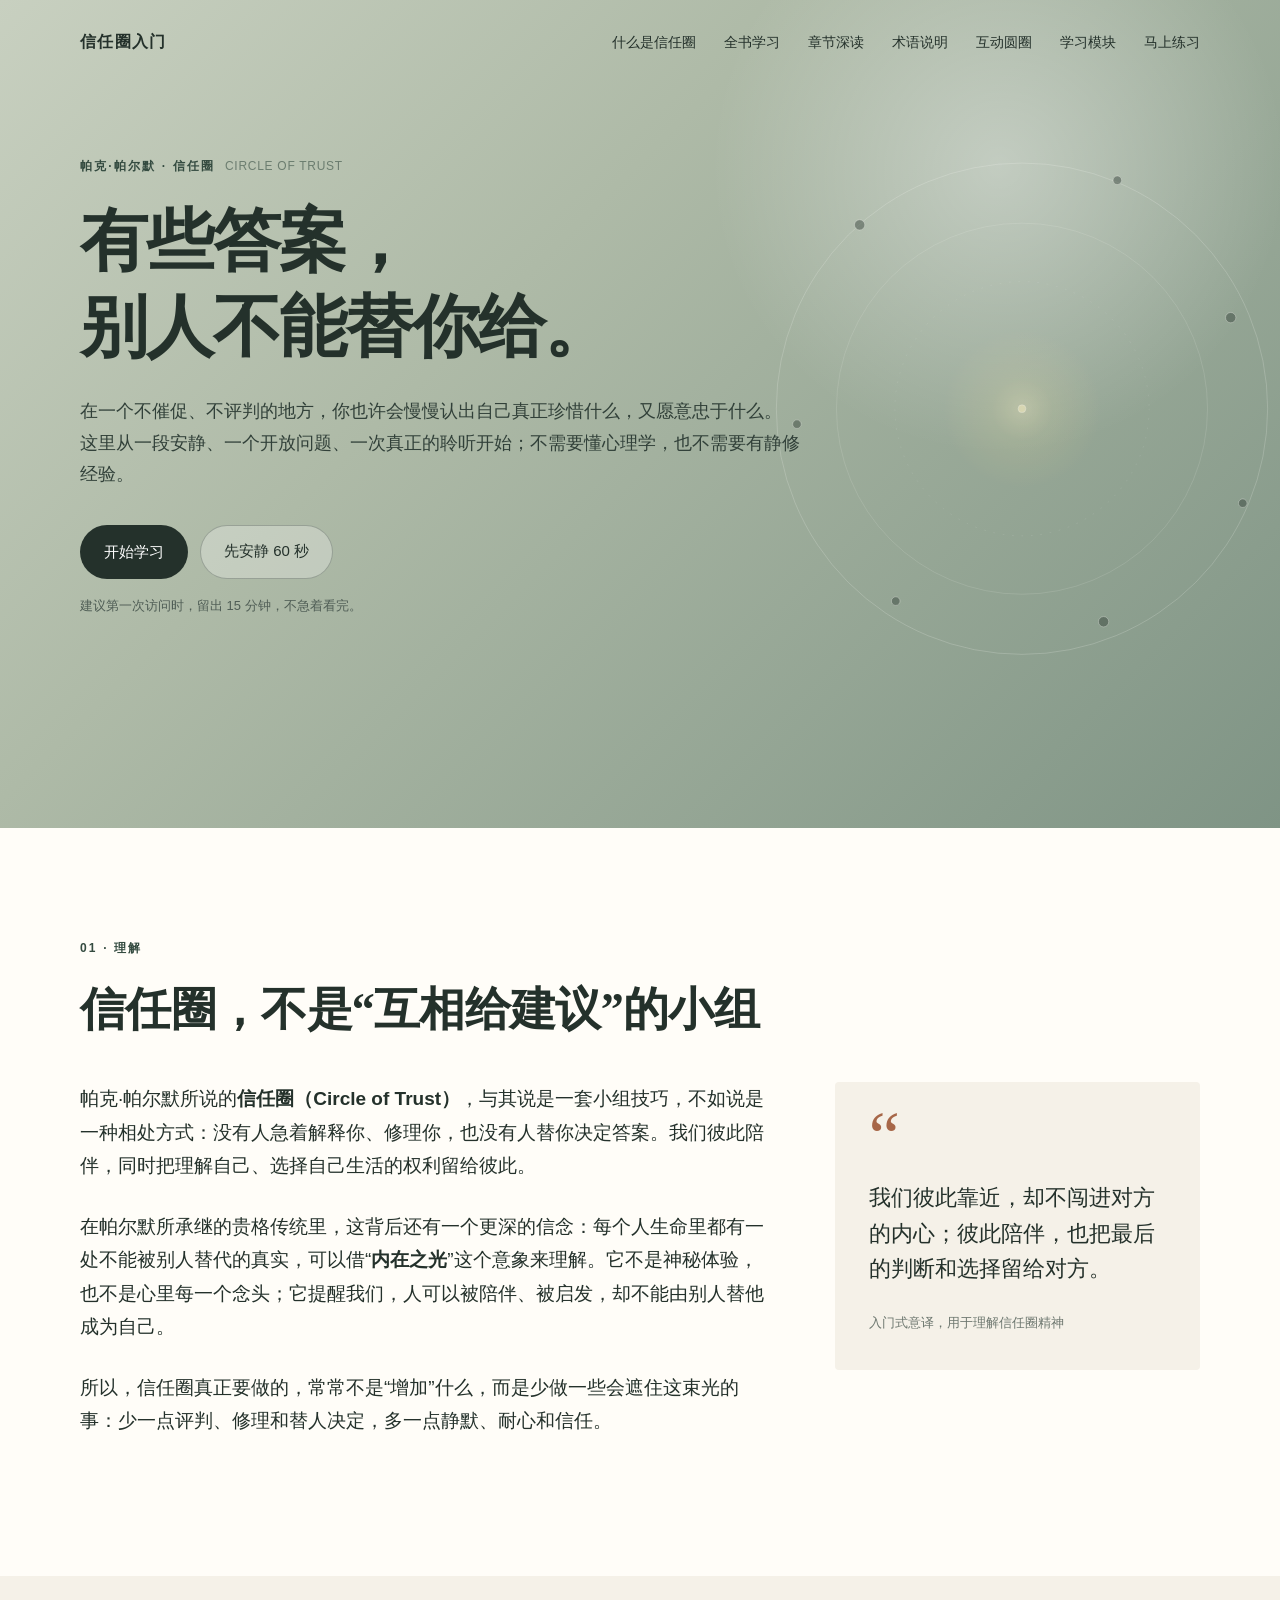
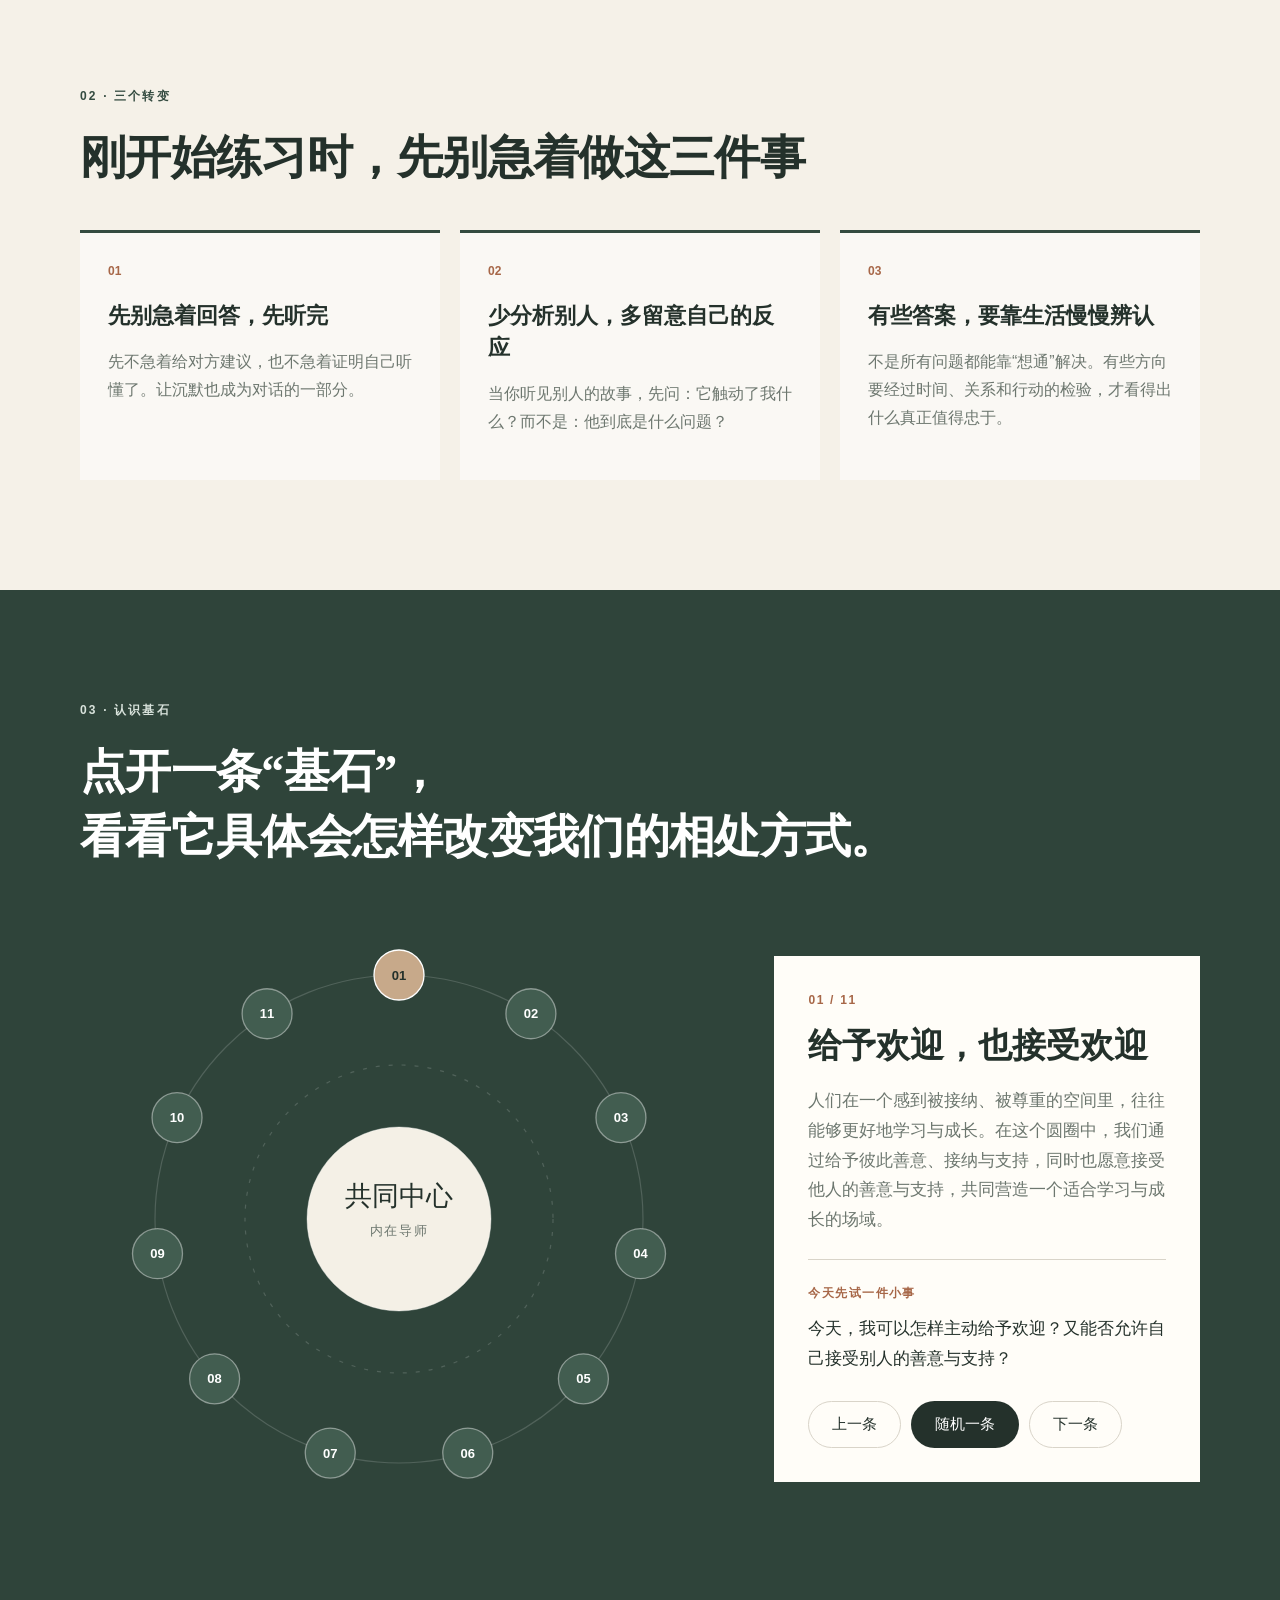
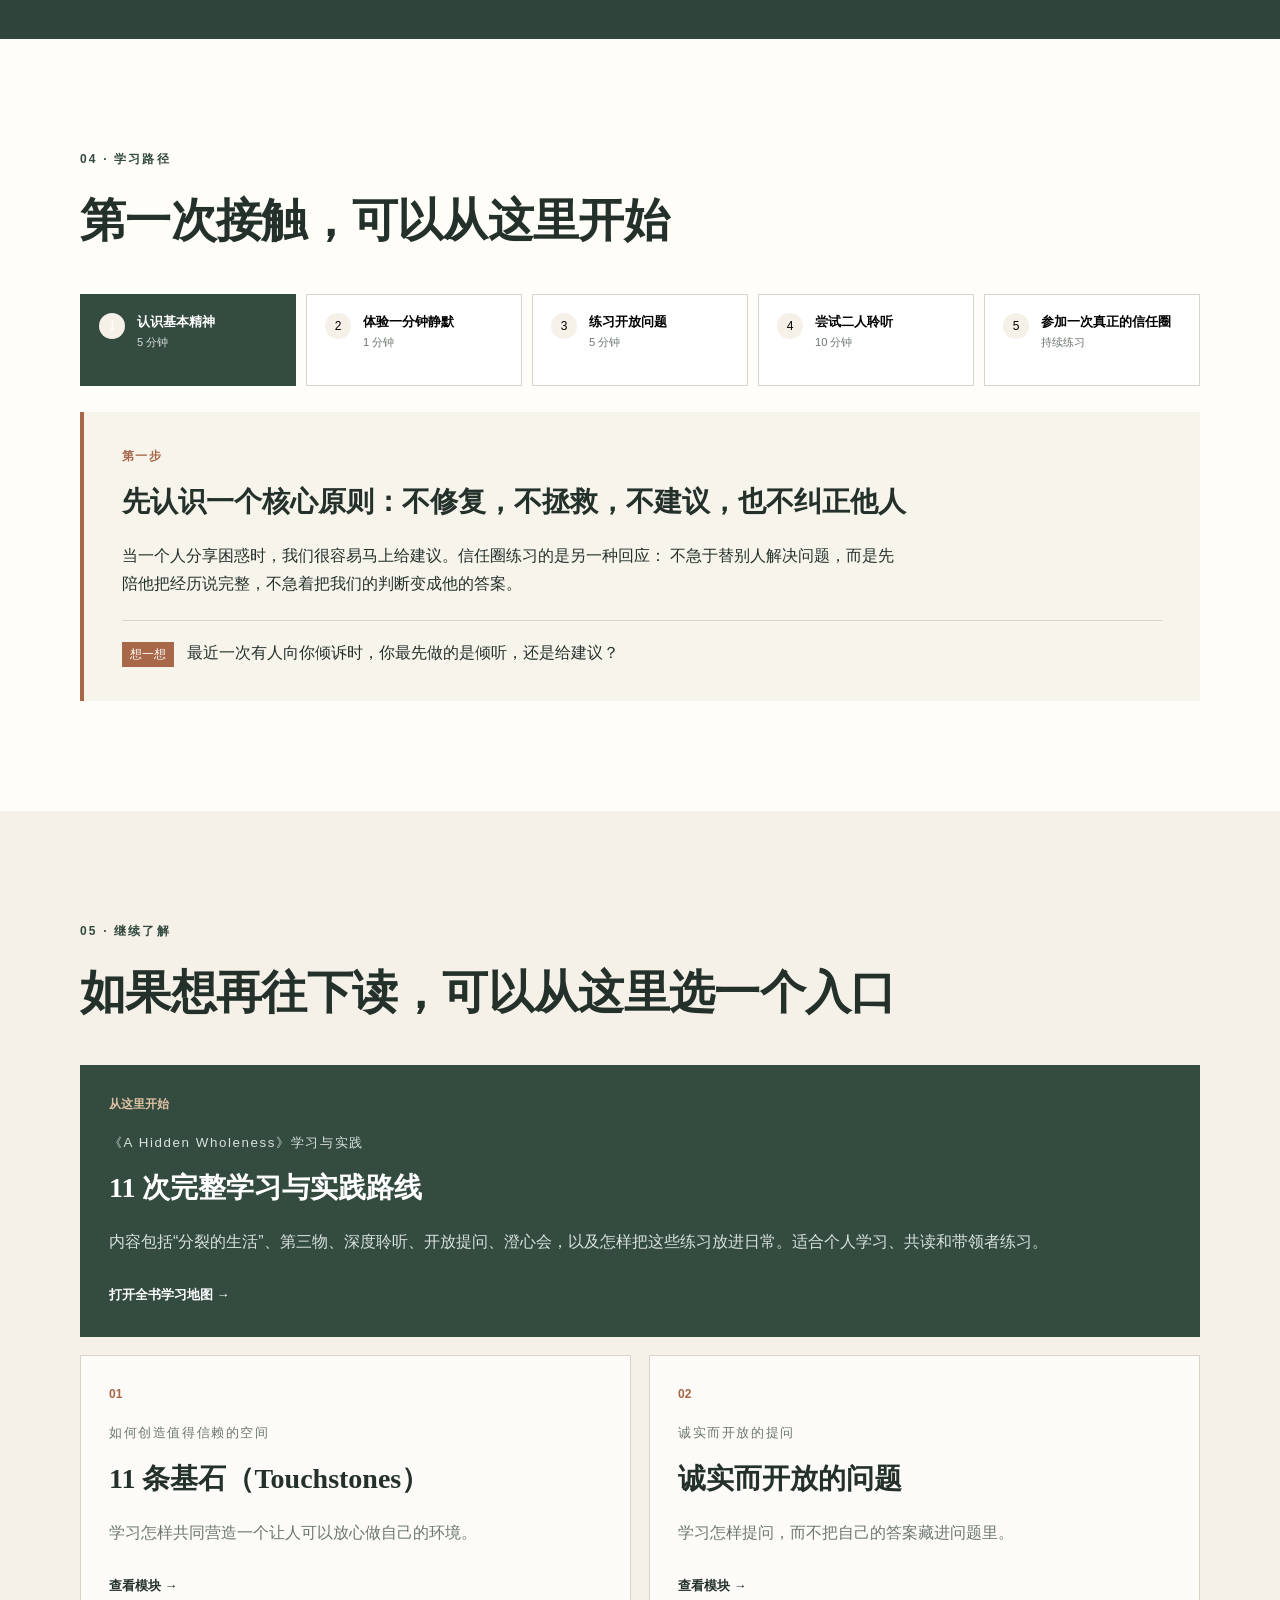
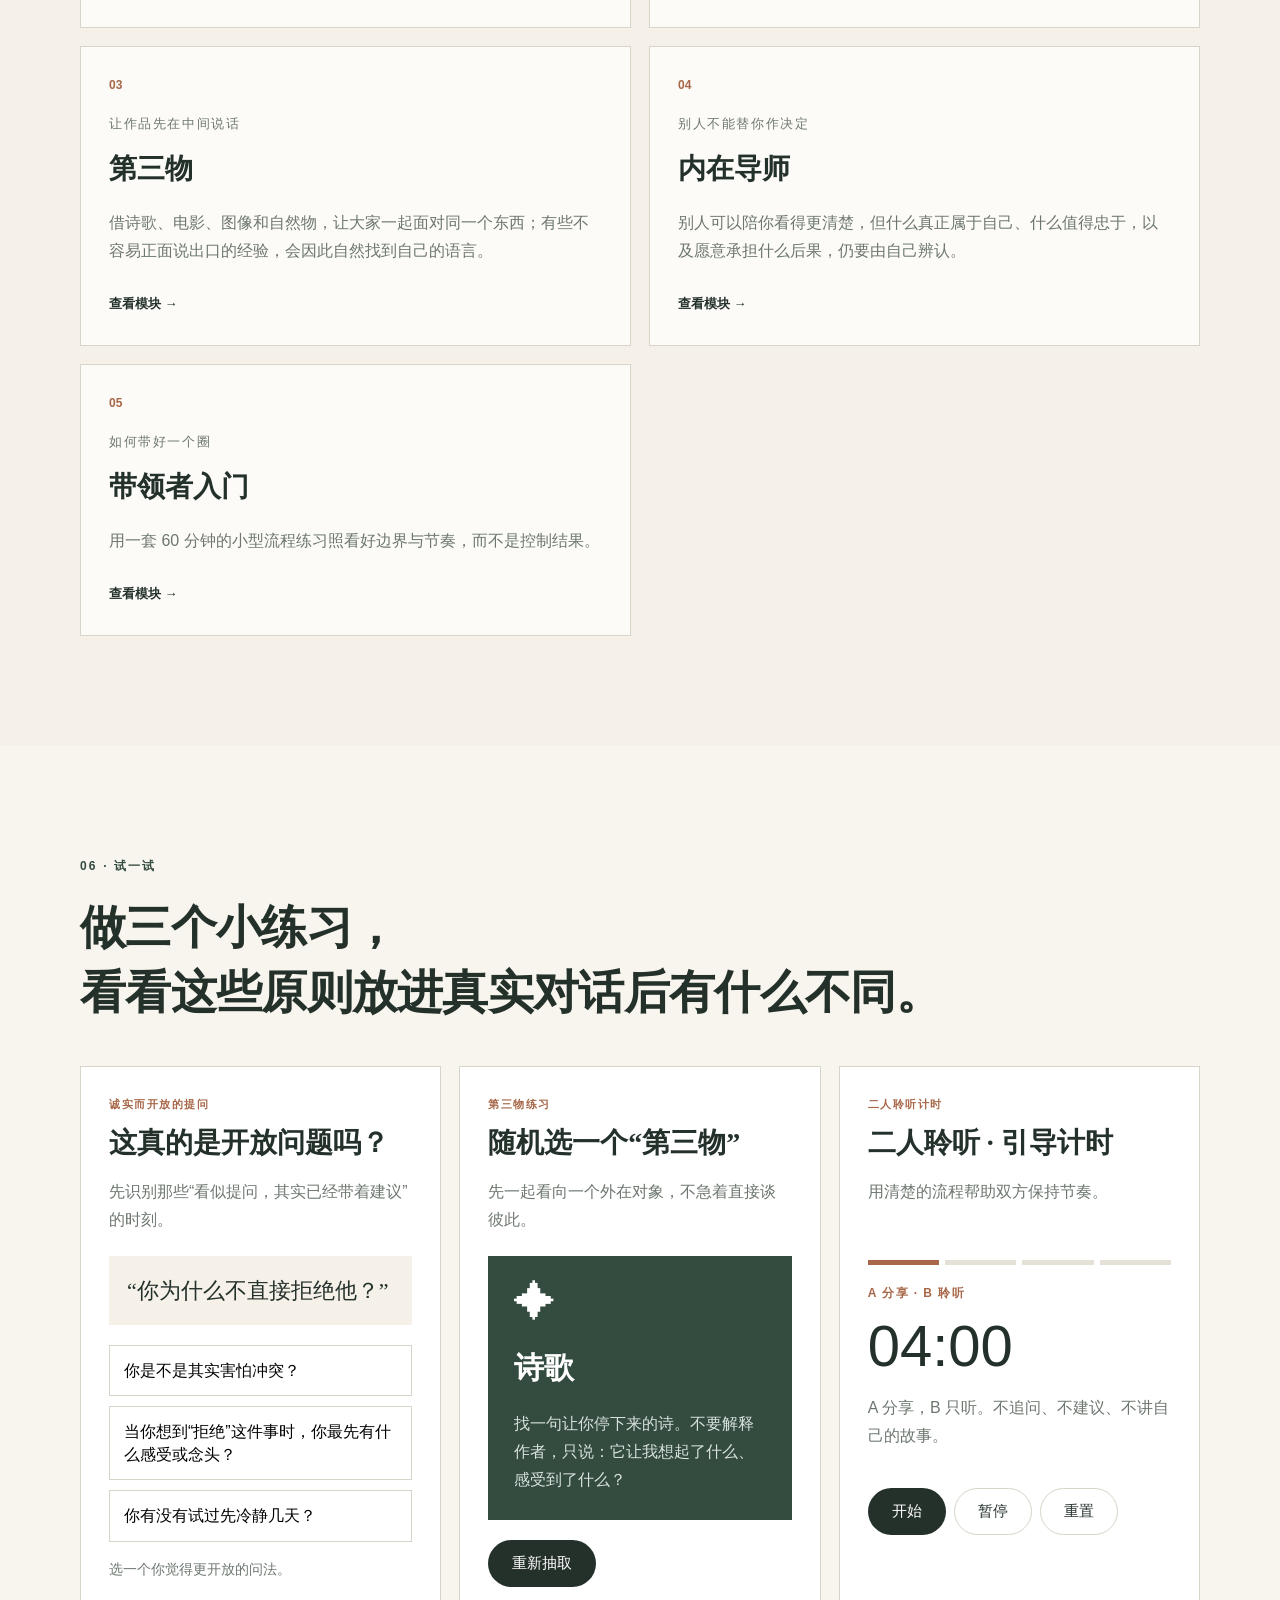
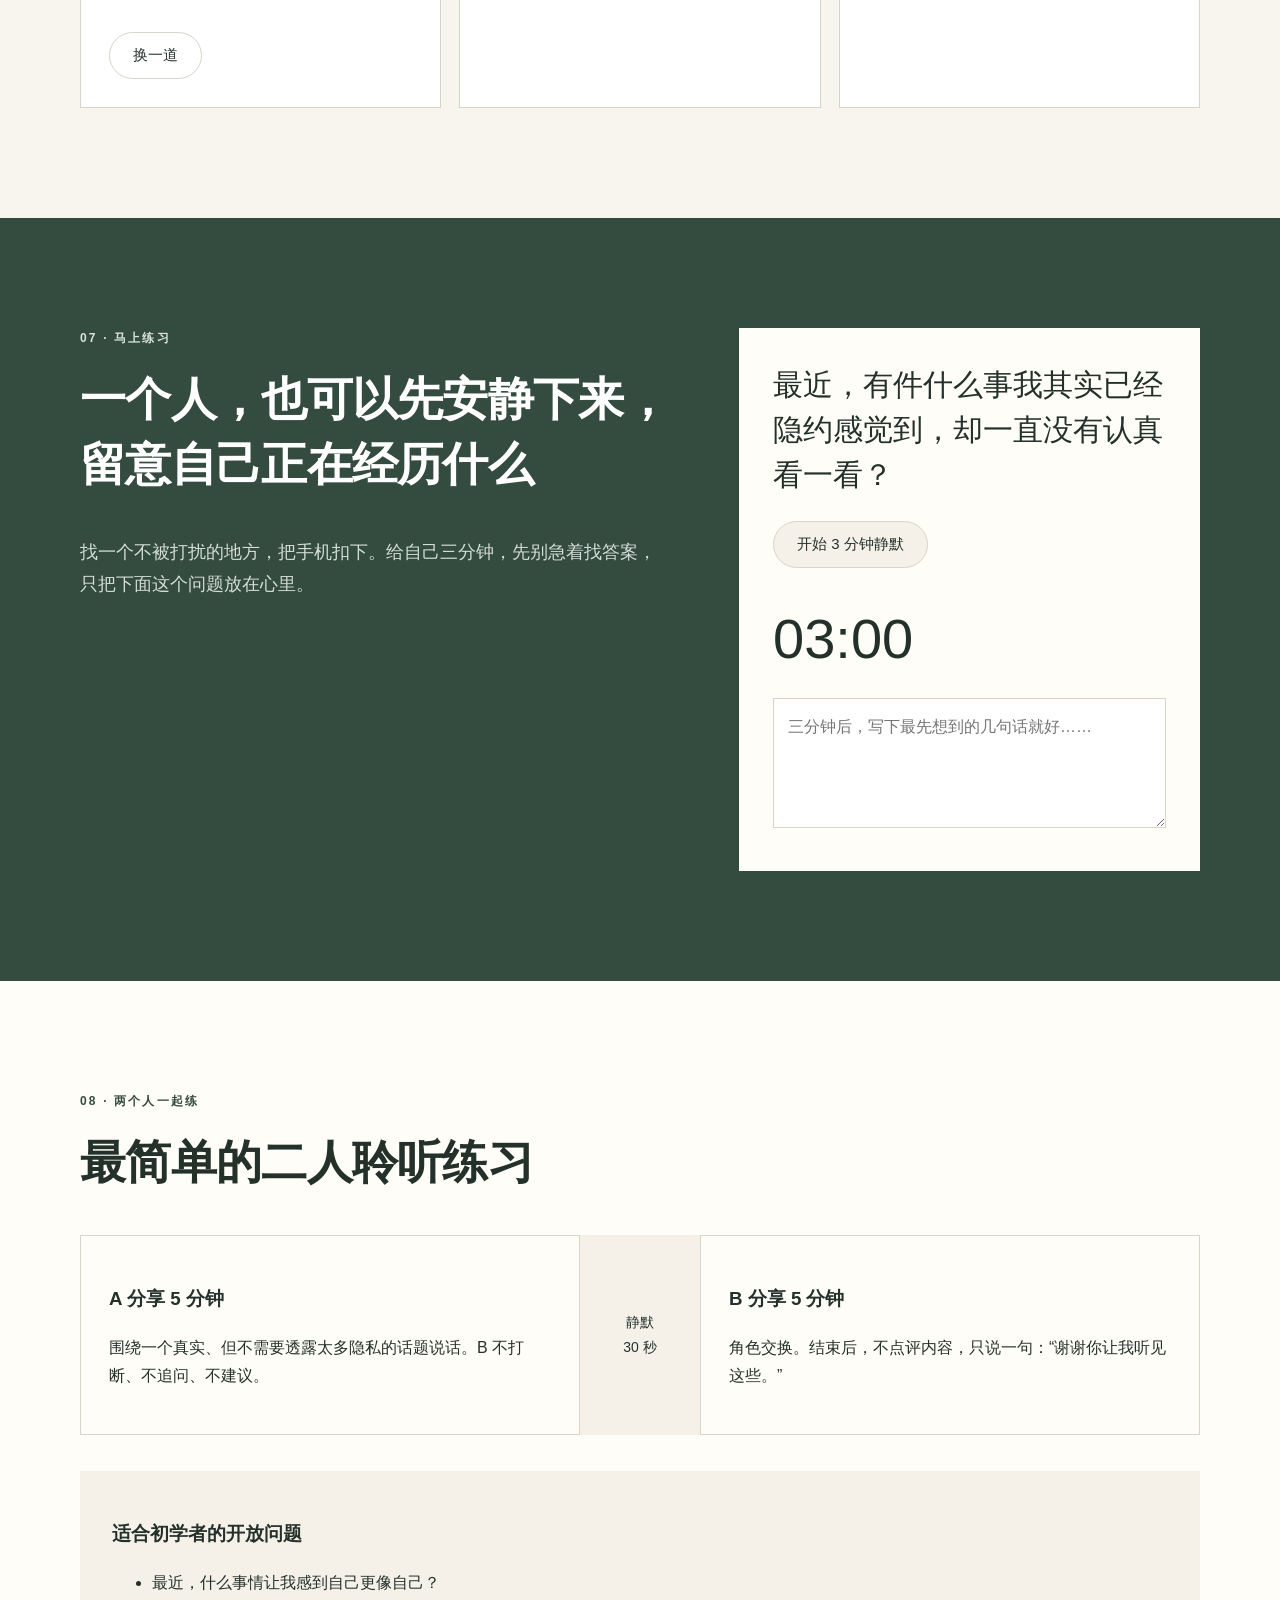
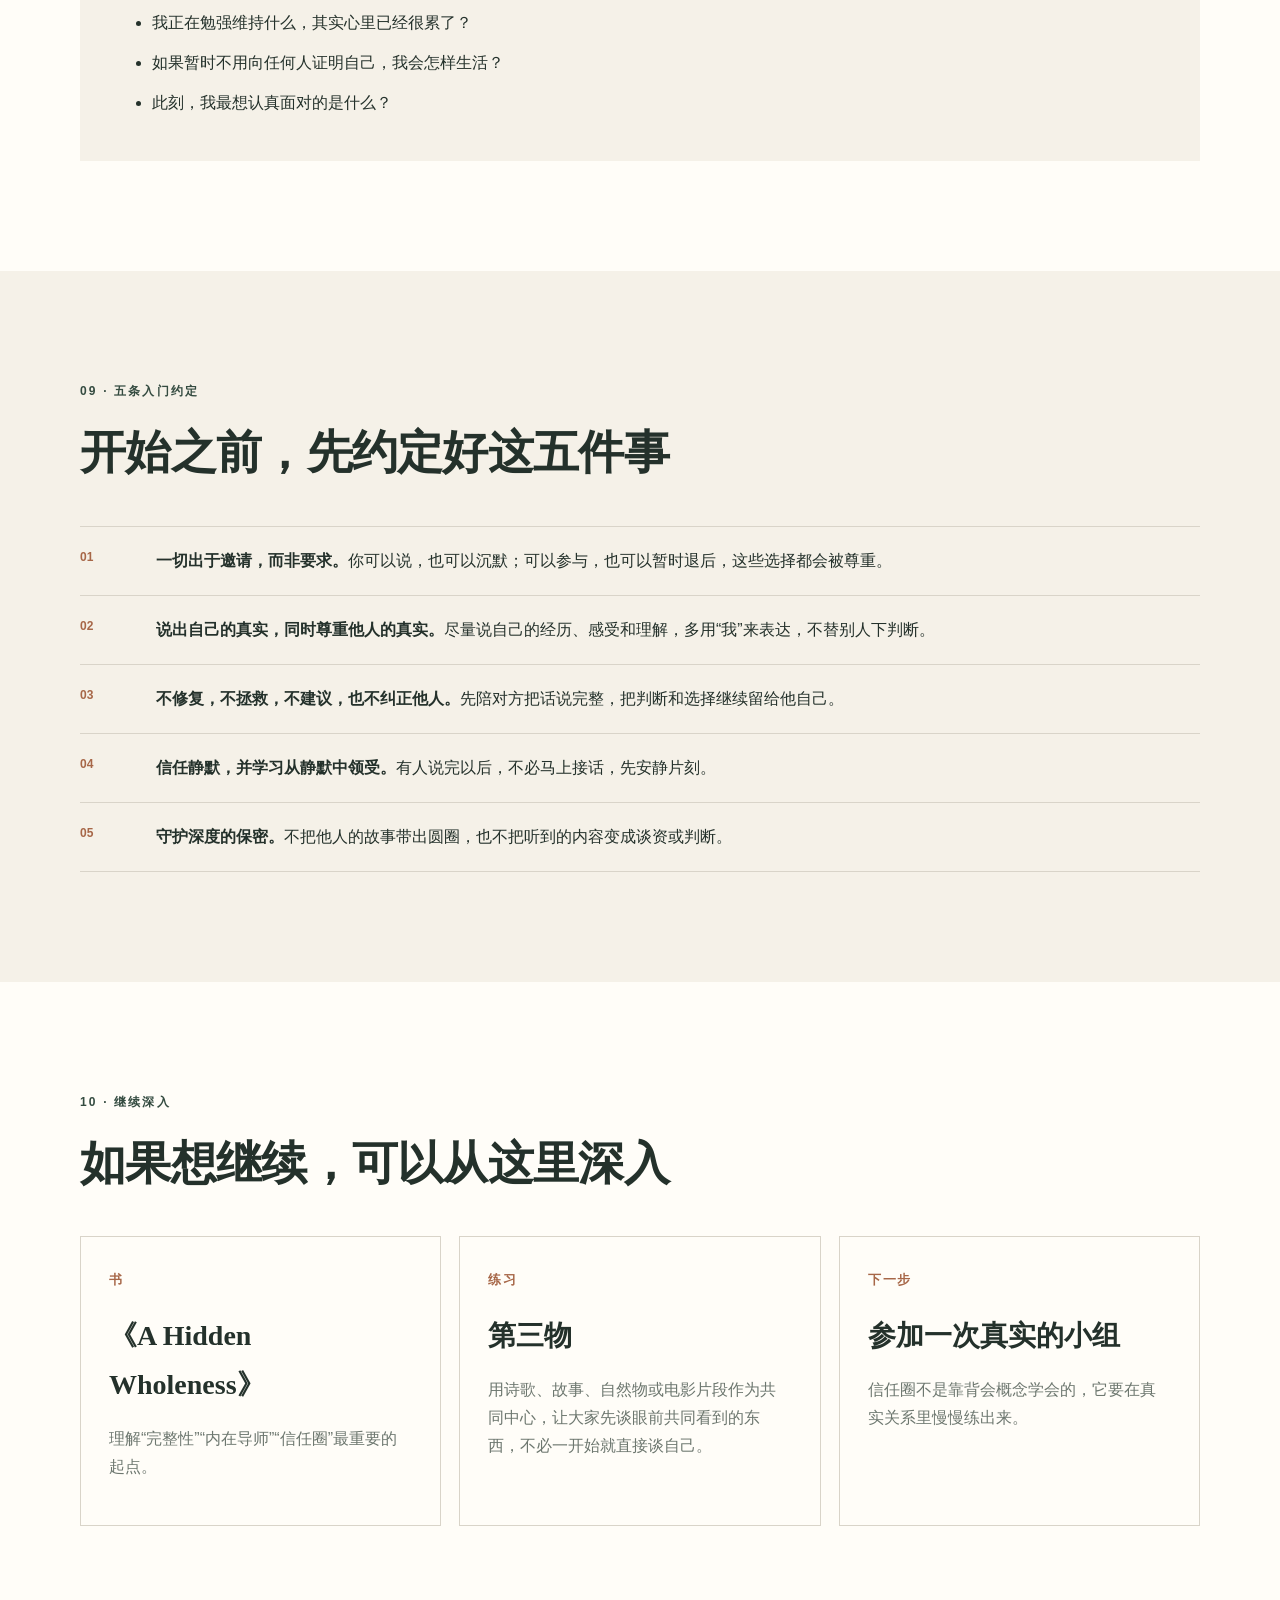
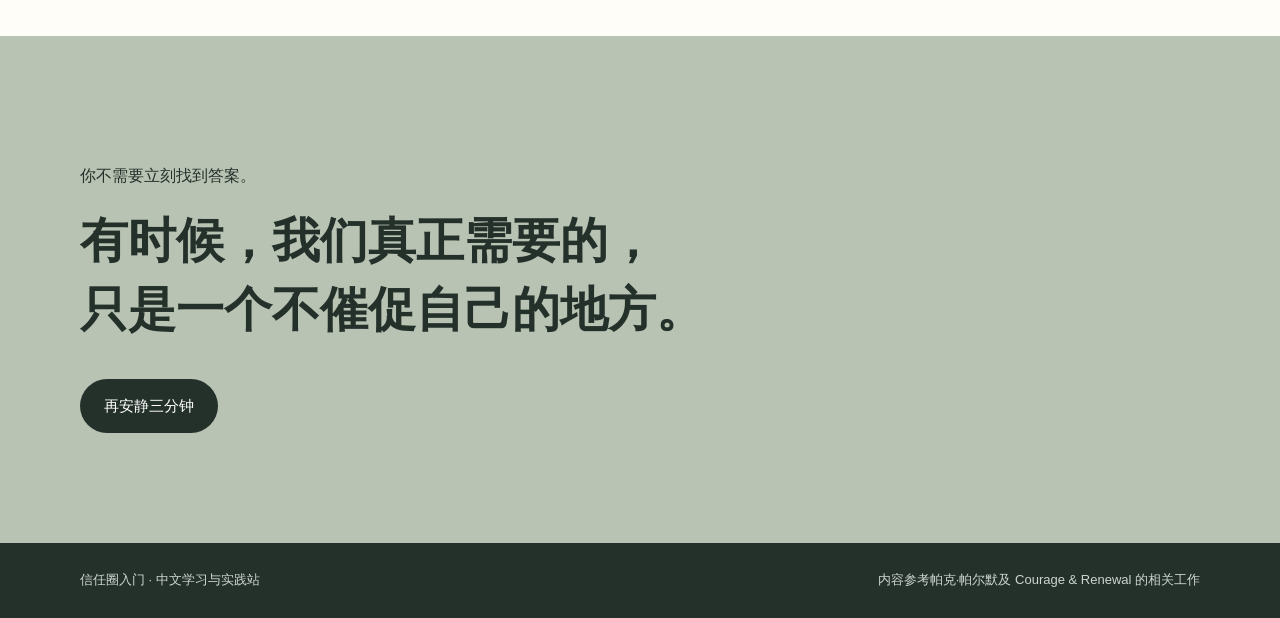
==== commit 3f5215c8: "Refine inner teacher ripple glow" ====
--- a/index.html
+++ b/index.html
@@ -40,9 +40,9 @@
       <svg class="listening-field" viewBox="0 0 760 760" xmlns="http://www.w3.org/2000/svg">
         <defs>
           <radialGradient id="innerTeacherGlow" cx="50%" cy="50%" r="50%">
-            <stop offset="0%" stop-color="#f5f1e8" stop-opacity=".7"/>
-            <stop offset="42%" stop-color="#dce4da" stop-opacity=".28"/>
-            <stop offset="100%" stop-color="#dce4da" stop-opacity="0"/>
+            <stop offset="0%" stop-color="#f6edbe" stop-opacity=".42"/>
+            <stop offset="38%" stop-color="#f2e3a2" stop-opacity=".16"/>
+            <stop offset="100%" stop-color="#f2e3a2" stop-opacity="0"/>
           </radialGradient>
           <linearGradient id="listeningWave" x1="0%" y1="0%" x2="100%" y2="0%">
             <stop offset="0%" stop-color="#fffdf8" stop-opacity="0"/>
@@ -68,9 +68,11 @@
         </g>
 
         <g class="inner-listener">
-          <circle class="inner-halo" cx="390" cy="392" r="92" fill="url(#innerTeacherGlow)"/>
-          <circle class="inner-orbit" cx="390" cy="392" r="31"/>
-          <circle class="inner-core" cx="390" cy="392" r="8"/>
+          <circle class="inner-aura" cx="390" cy="392" r="96" fill="url(#innerTeacherGlow)"/>
+          <circle class="ripple ripple-1" cx="390" cy="392" r="18"/>
+          <circle class="ripple ripple-2" cx="390" cy="392" r="32"/>
+          <circle class="ripple ripple-3" cx="390" cy="392" r="48"/>
+          <circle class="inner-seed" cx="390" cy="392" r="4.5"/>
         </g>
 
         <g class="listening-waves">
--- a/styles.css
+++ b/styles.css
@@ -57,27 +57,29 @@
 .node-a,.node-d,.node-f{animation:nodeDriftA 16s ease-in-out infinite}
 .node-b,.node-e{animation:nodeDriftB 19s ease-in-out -5s infinite}
 .node-c,.node-g{animation:nodeDriftC 17s ease-in-out -8s infinite}
-.inner-halo{
-  transform-box:fill-box;
-  transform-origin:center;
-  animation:innerBreath 9s ease-in-out infinite;
-}
-.inner-orbit{
+.inner-aura{
+  transform-box:fill-box;
+  transform-origin:center;
+  animation:innerBreath 10s ease-in-out infinite;
+}
+.ripple{
   fill:none;
-  stroke:rgba(36,49,43,.38);
-  stroke-width:1;
-  stroke-dasharray:3 7;
-  transform-box:fill-box;
-  transform-origin:center;
-  animation:innerOrbit 28s linear infinite;
-}
-.inner-core{
-  fill:rgba(36,49,43,.88);
-  stroke:rgba(255,253,248,.68);
-  stroke-width:1.2;
-  transform-box:fill-box;
-  transform-origin:center;
-  animation:coreBreath 8s ease-in-out infinite;
+  stroke:rgba(244,228,157,.34);
+  stroke-width:1.15;
+  transform-box:fill-box;
+  transform-origin:center;
+  opacity:0;
+}
+.ripple-1{animation:gentleRipple 8s ease-out infinite}
+.ripple-2{animation:gentleRipple 8s ease-out 2.2s infinite}
+.ripple-3{animation:gentleRipple 8s ease-out 4.4s infinite}
+.inner-seed{
+  fill:rgba(246,237,190,.72);
+  stroke:rgba(255,253,248,.55);
+  stroke-width:.8;
+  transform-box:fill-box;
+  transform-origin:center;
+  animation:seedPulse 7s ease-in-out infinite;
 }
 .listening-wave{
   fill:none;
@@ -95,14 +97,20 @@
   50%{transform:scale(1.018);opacity:1}
 }
 @keyframes innerBreath{
-  0%,100%{transform:scale(.9);opacity:.42}
-  50%{transform:scale(1.14);opacity:.8}
-}
-@keyframes coreBreath{
-  0%,100%{transform:scale(.82);opacity:.72}
+  0%,100%{transform:scale(.94);opacity:.36}
+  50%{transform:scale(1.08);opacity:.62}
+}
+@keyframes seedPulse{
+  0%,100%{transform:scale(.9);opacity:.72}
   50%{transform:scale(1.18);opacity:1}
 }
-@keyframes innerOrbit{to{transform:rotate(360deg)}}
+@keyframes gentleRipple{
+  0%{transform:scale(.82);opacity:0}
+  18%{opacity:.18}
+  46%{opacity:.28}
+  78%{opacity:.08}
+  100%{transform:scale(1.34);opacity:0}
+}
 @keyframes nodeDriftA{
   0%,100%{transform:translate(0,0);opacity:.48}
   50%{transform:translate(8px,-10px);opacity:.8}
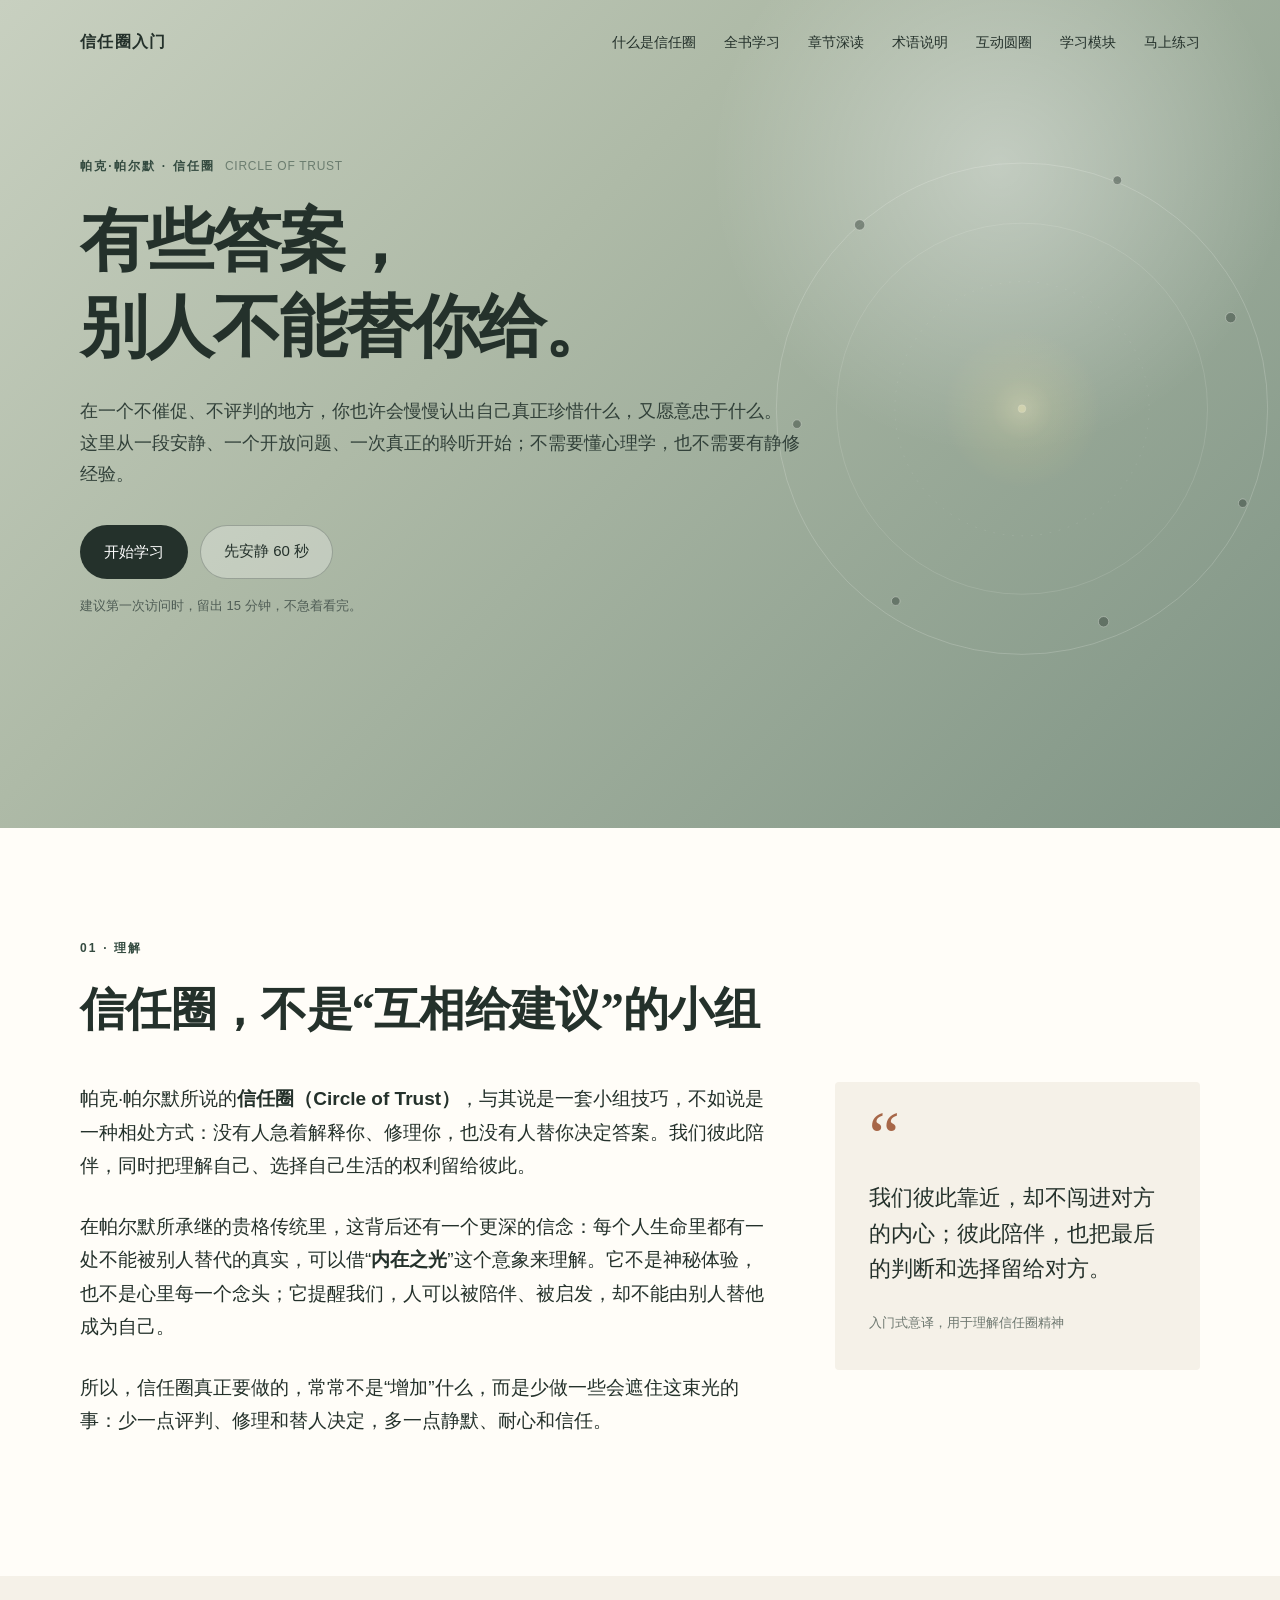
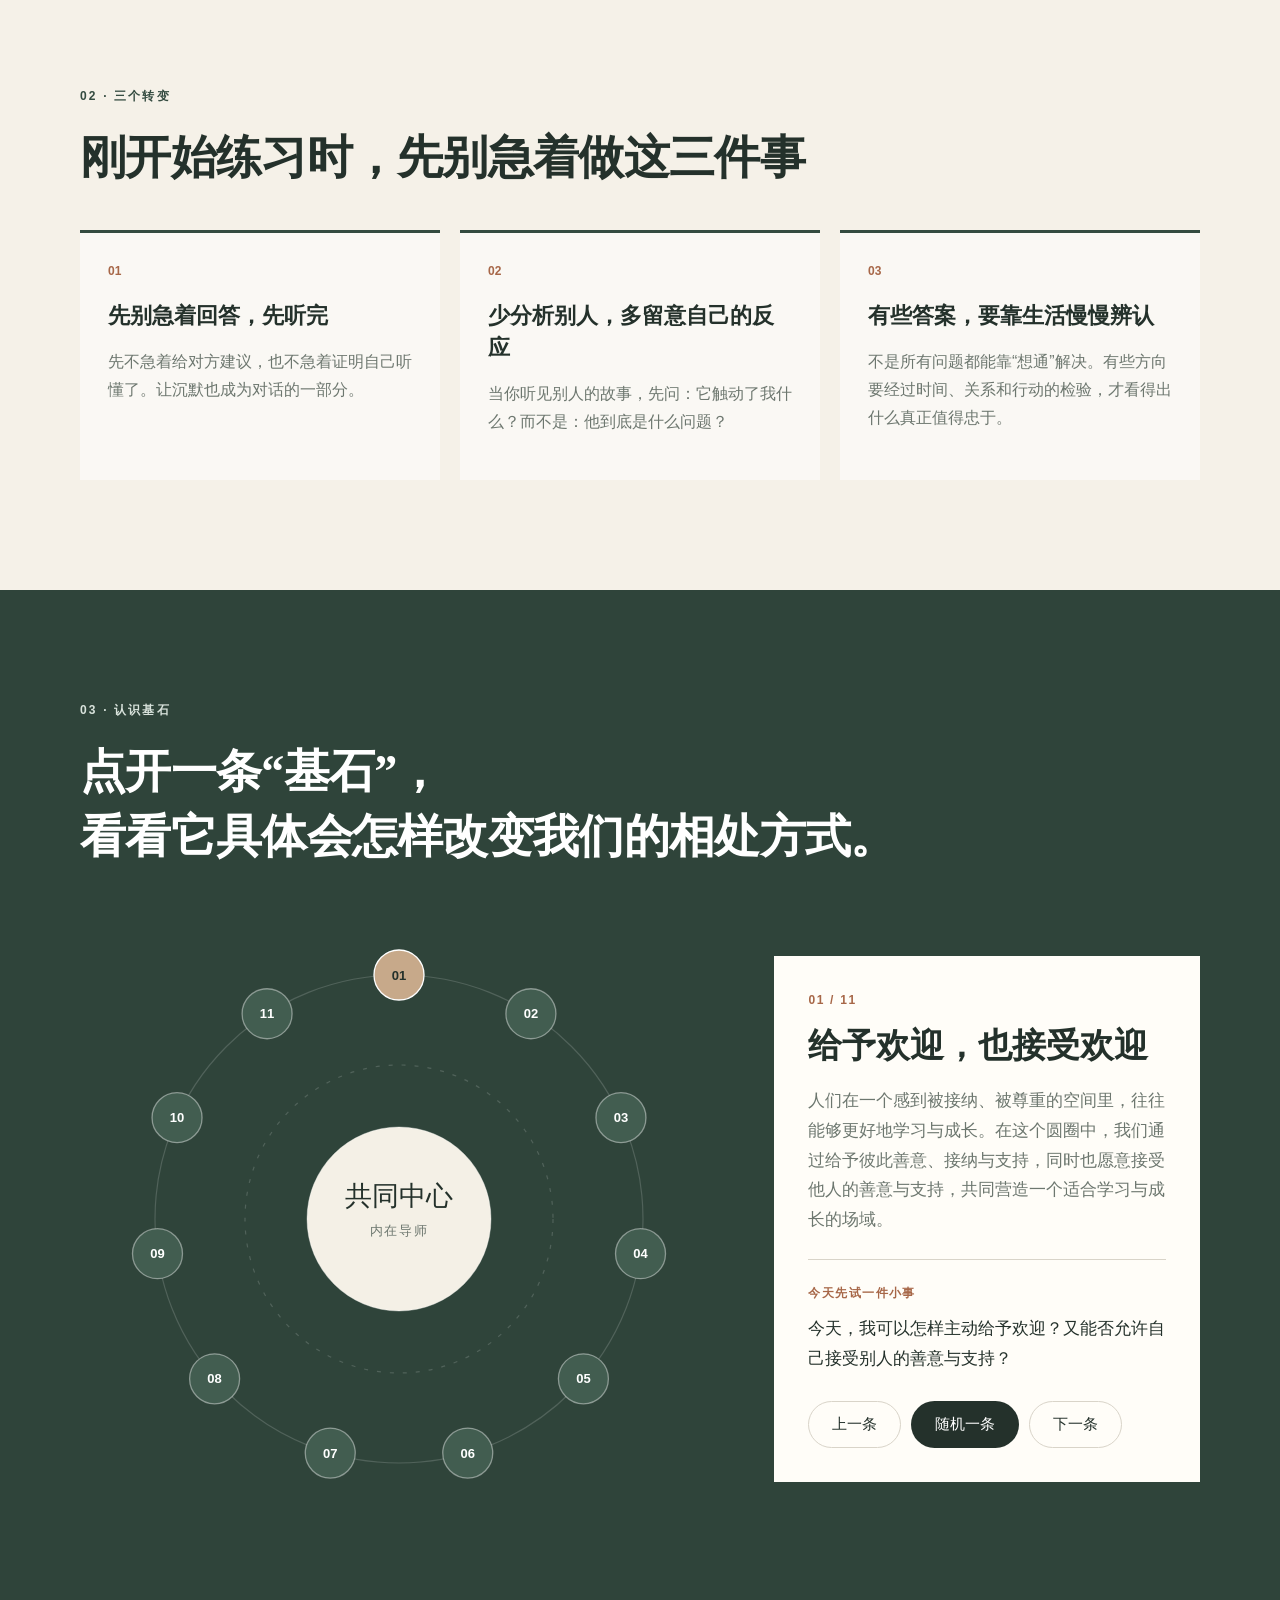
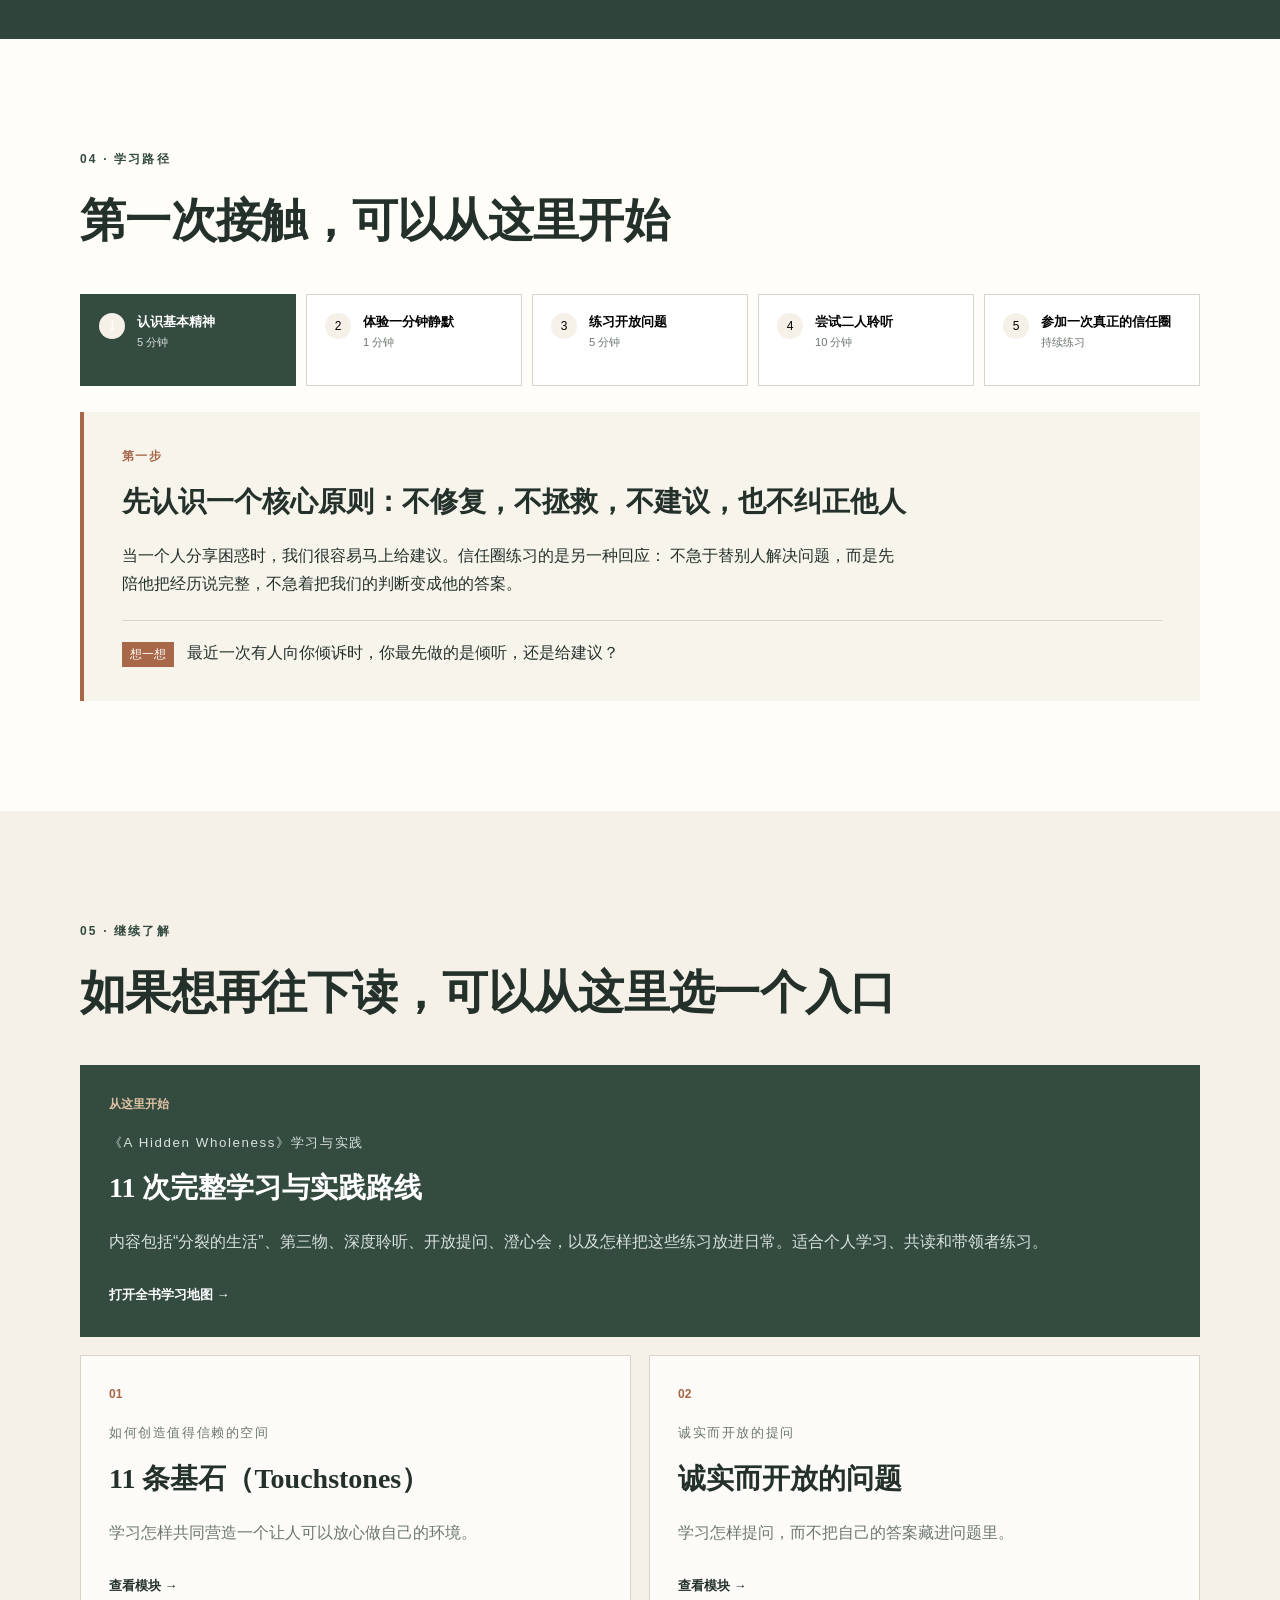
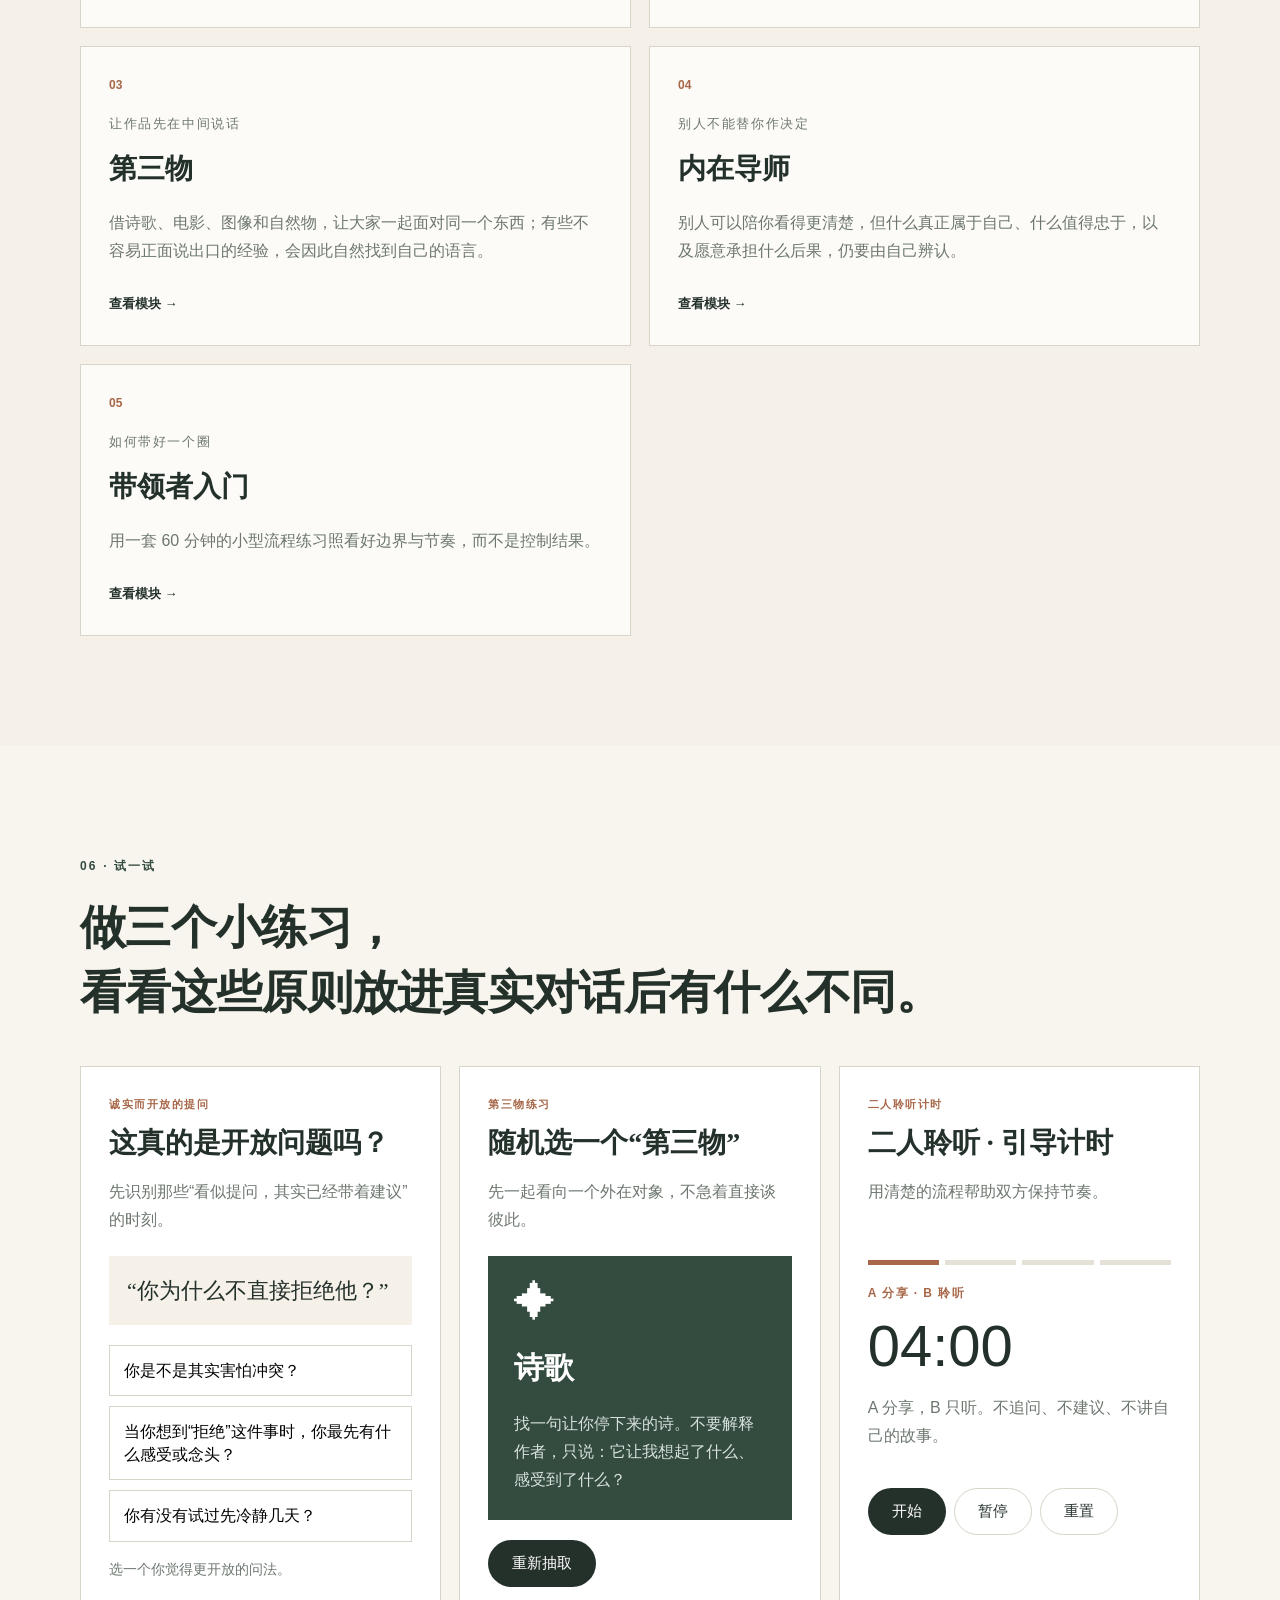
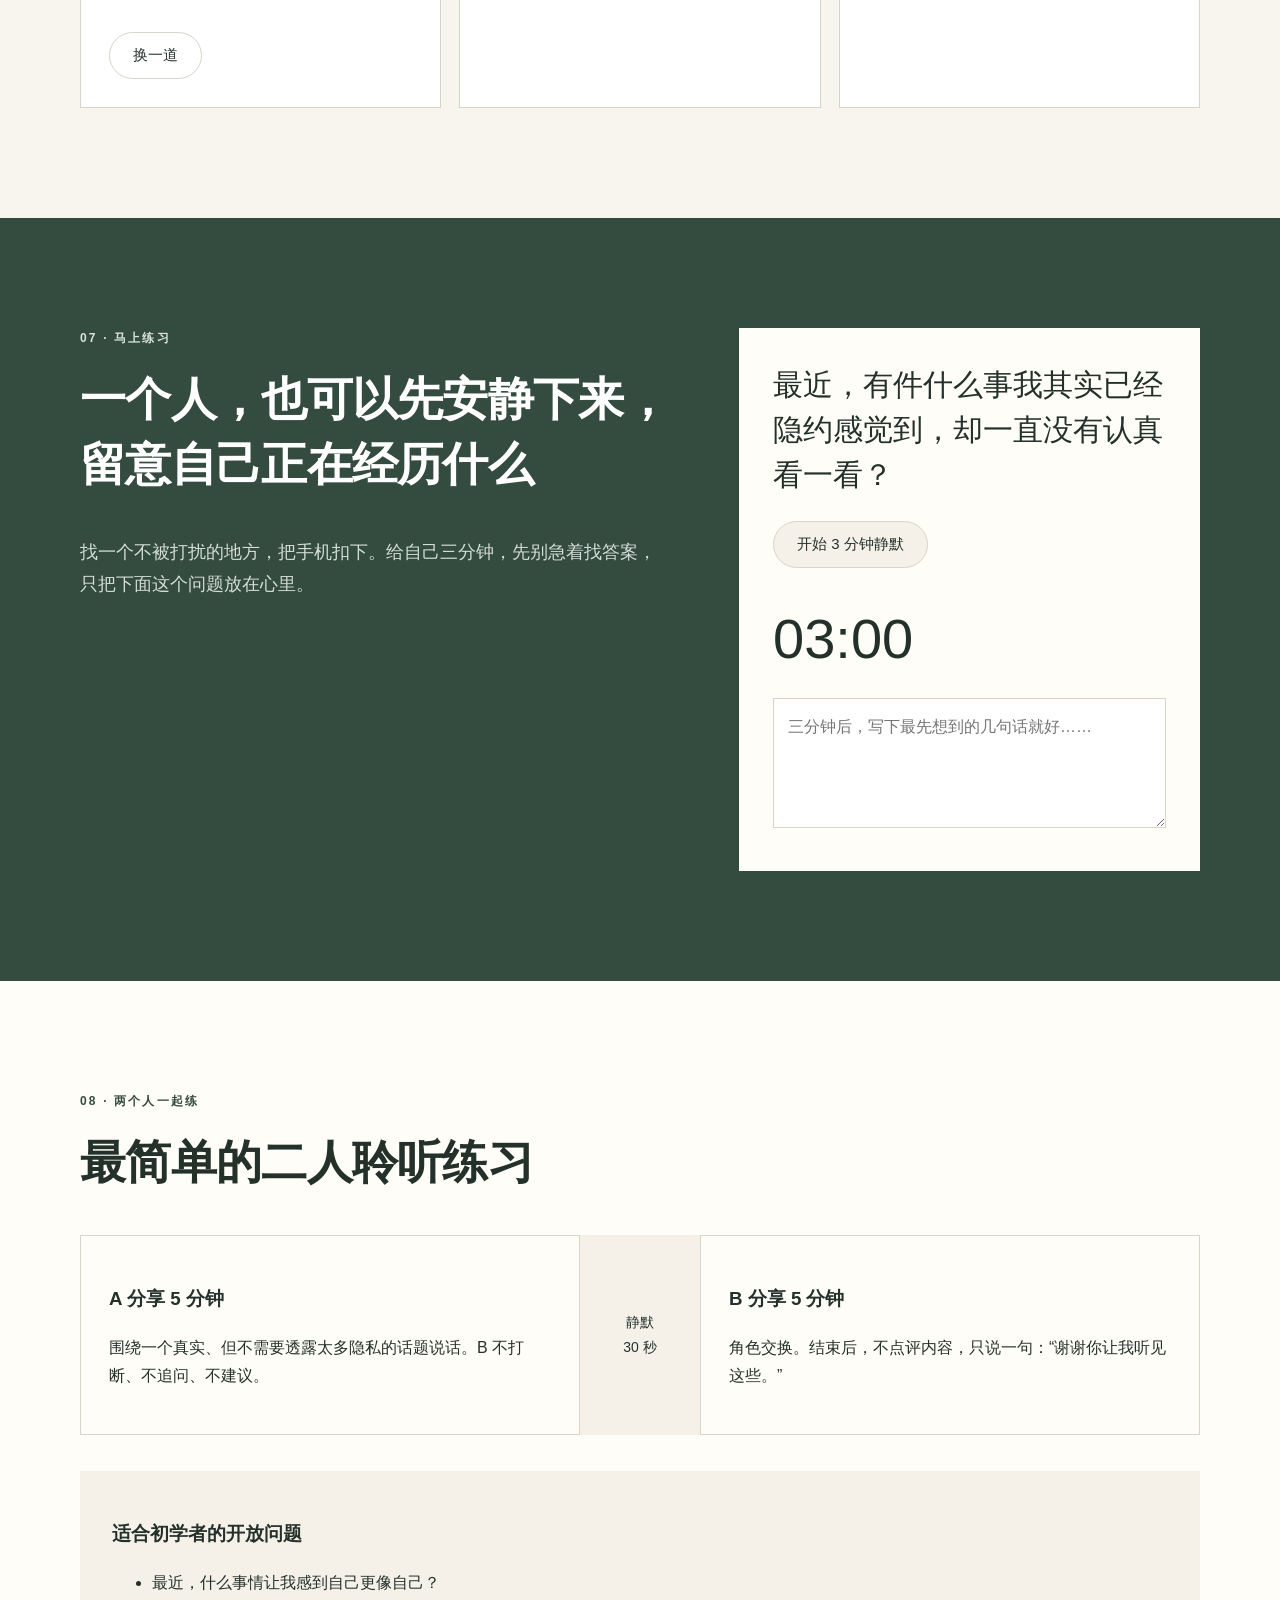
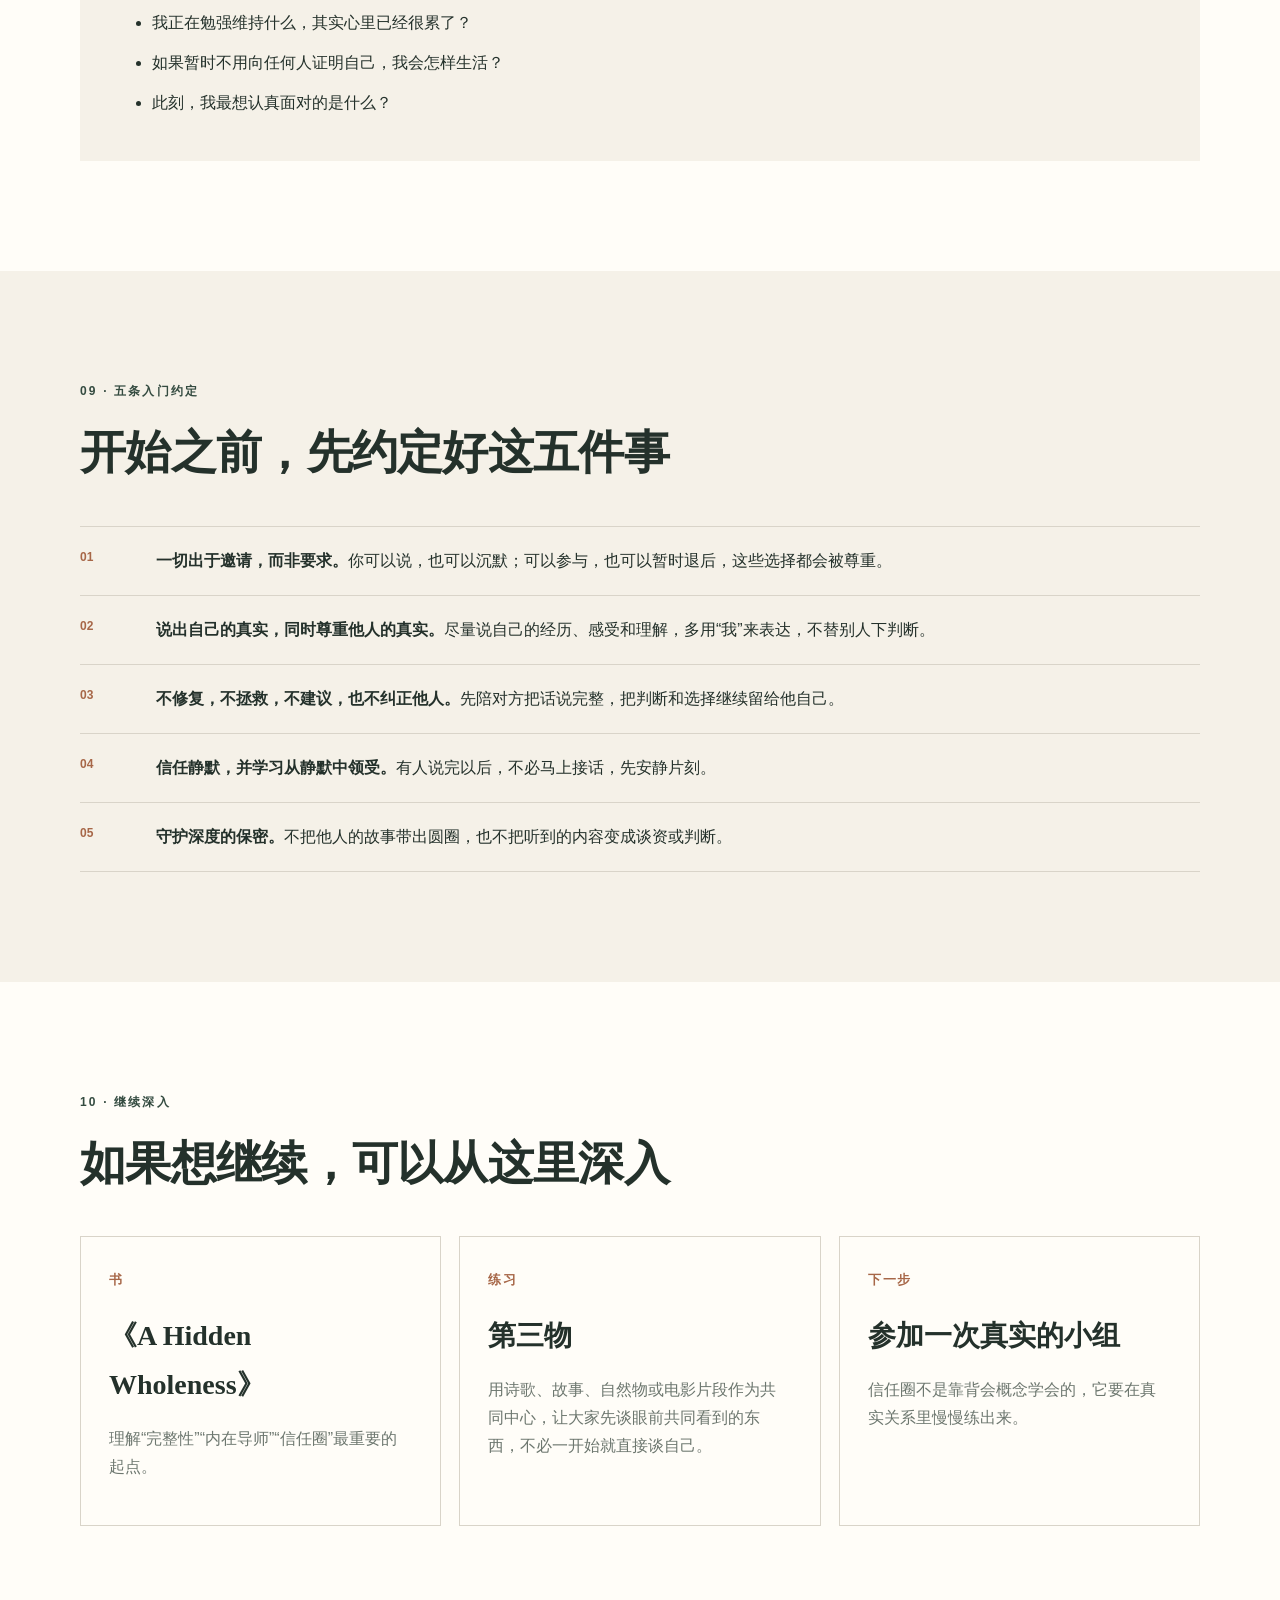
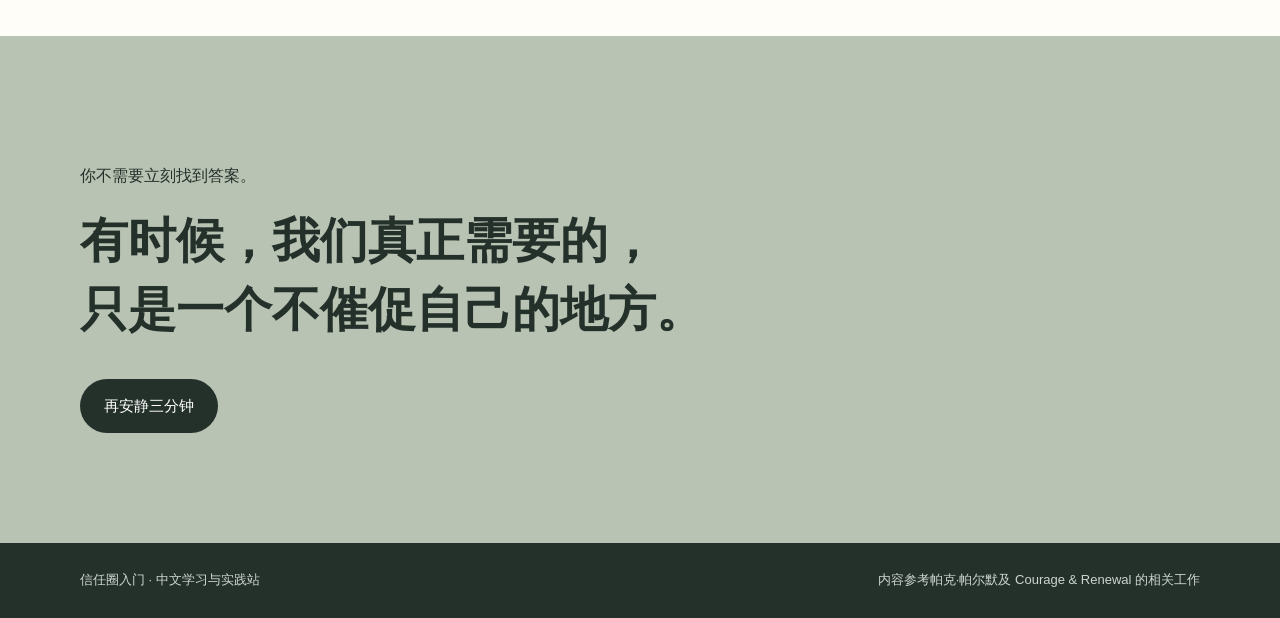
==== commit 94c3daf7: "Fix cached ripple styling and strengthen inner glow" ====
--- a/index.html
+++ b/index.html
@@ -5,7 +5,7 @@
   <meta name="viewport" content="width=device-width,initial-scale=1" />
   <title>信任圈入门｜帕克·帕尔默</title>
   <meta name="description" content="面向中文初学者的帕克·帕尔默“信任圈”学习与实践网站：从静默、聆听、开放提问和第三物开始，慢慢练习如何更真实地与自己和他人相处。" />
-  <link rel="stylesheet" href="styles.css" />
+  <link rel="stylesheet" href="styles.css?v=20261001-0820" />
 </head>
 <body>
   <header class="hero">
@@ -69,10 +69,10 @@
 
         <g class="inner-listener">
           <circle class="inner-aura" cx="390" cy="392" r="96" fill="url(#innerTeacherGlow)"/>
-          <circle class="ripple ripple-1" cx="390" cy="392" r="18"/>
-          <circle class="ripple ripple-2" cx="390" cy="392" r="32"/>
-          <circle class="ripple ripple-3" cx="390" cy="392" r="48"/>
-          <circle class="inner-seed" cx="390" cy="392" r="4.5"/>
+          <circle class="ripple ripple-1" cx="390" cy="392" r="18" fill="none" stroke="#f4e49d" stroke-opacity=".34"/>
+          <circle class="ripple ripple-2" cx="390" cy="392" r="32" fill="none" stroke="#f4e49d" stroke-opacity=".30"/>
+          <circle class="ripple ripple-3" cx="390" cy="392" r="48" fill="none" stroke="#f4e49d" stroke-opacity=".26"/>
+          <circle class="inner-seed" cx="390" cy="392" r="4.5" fill="#f6edbe" fill-opacity=".78" stroke="#fffdf8" stroke-opacity=".55" stroke-width=".8"/>
         </g>
 
         <g class="listening-waves">
--- a/styles.css
+++ b/styles.css
@@ -64,15 +64,15 @@
 }
 .ripple{
   fill:none;
-  stroke:rgba(244,228,157,.34);
-  stroke-width:1.15;
+  stroke:rgba(244,228,157,.52);
+  stroke-width:1.2;
   transform-box:fill-box;
   transform-origin:center;
   opacity:0;
 }
-.ripple-1{animation:gentleRipple 8s ease-out infinite}
-.ripple-2{animation:gentleRipple 8s ease-out 2.2s infinite}
-.ripple-3{animation:gentleRipple 8s ease-out 4.4s infinite}
+.ripple-1{animation:gentleRipple 9.6s ease-out infinite}
+.ripple-2{animation:gentleRipple 9.6s ease-out 1.8s infinite}
+.ripple-3{animation:gentleRipple 9.6s ease-out 3.6s infinite}
 .inner-seed{
   fill:rgba(246,237,190,.72);
   stroke:rgba(255,253,248,.55);
@@ -105,11 +105,11 @@
   50%{transform:scale(1.18);opacity:1}
 }
 @keyframes gentleRipple{
-  0%{transform:scale(.82);opacity:0}
-  18%{opacity:.18}
-  46%{opacity:.28}
-  78%{opacity:.08}
-  100%{transform:scale(1.34);opacity:0}
+  0%{transform:scale(.78);opacity:0}
+  14%{opacity:.22}
+  42%{opacity:.44}
+  72%{opacity:.16}
+  100%{transform:scale(1.48);opacity:0}
 }
 @keyframes nodeDriftA{
   0%,100%{transform:translate(0,0);opacity:.48}
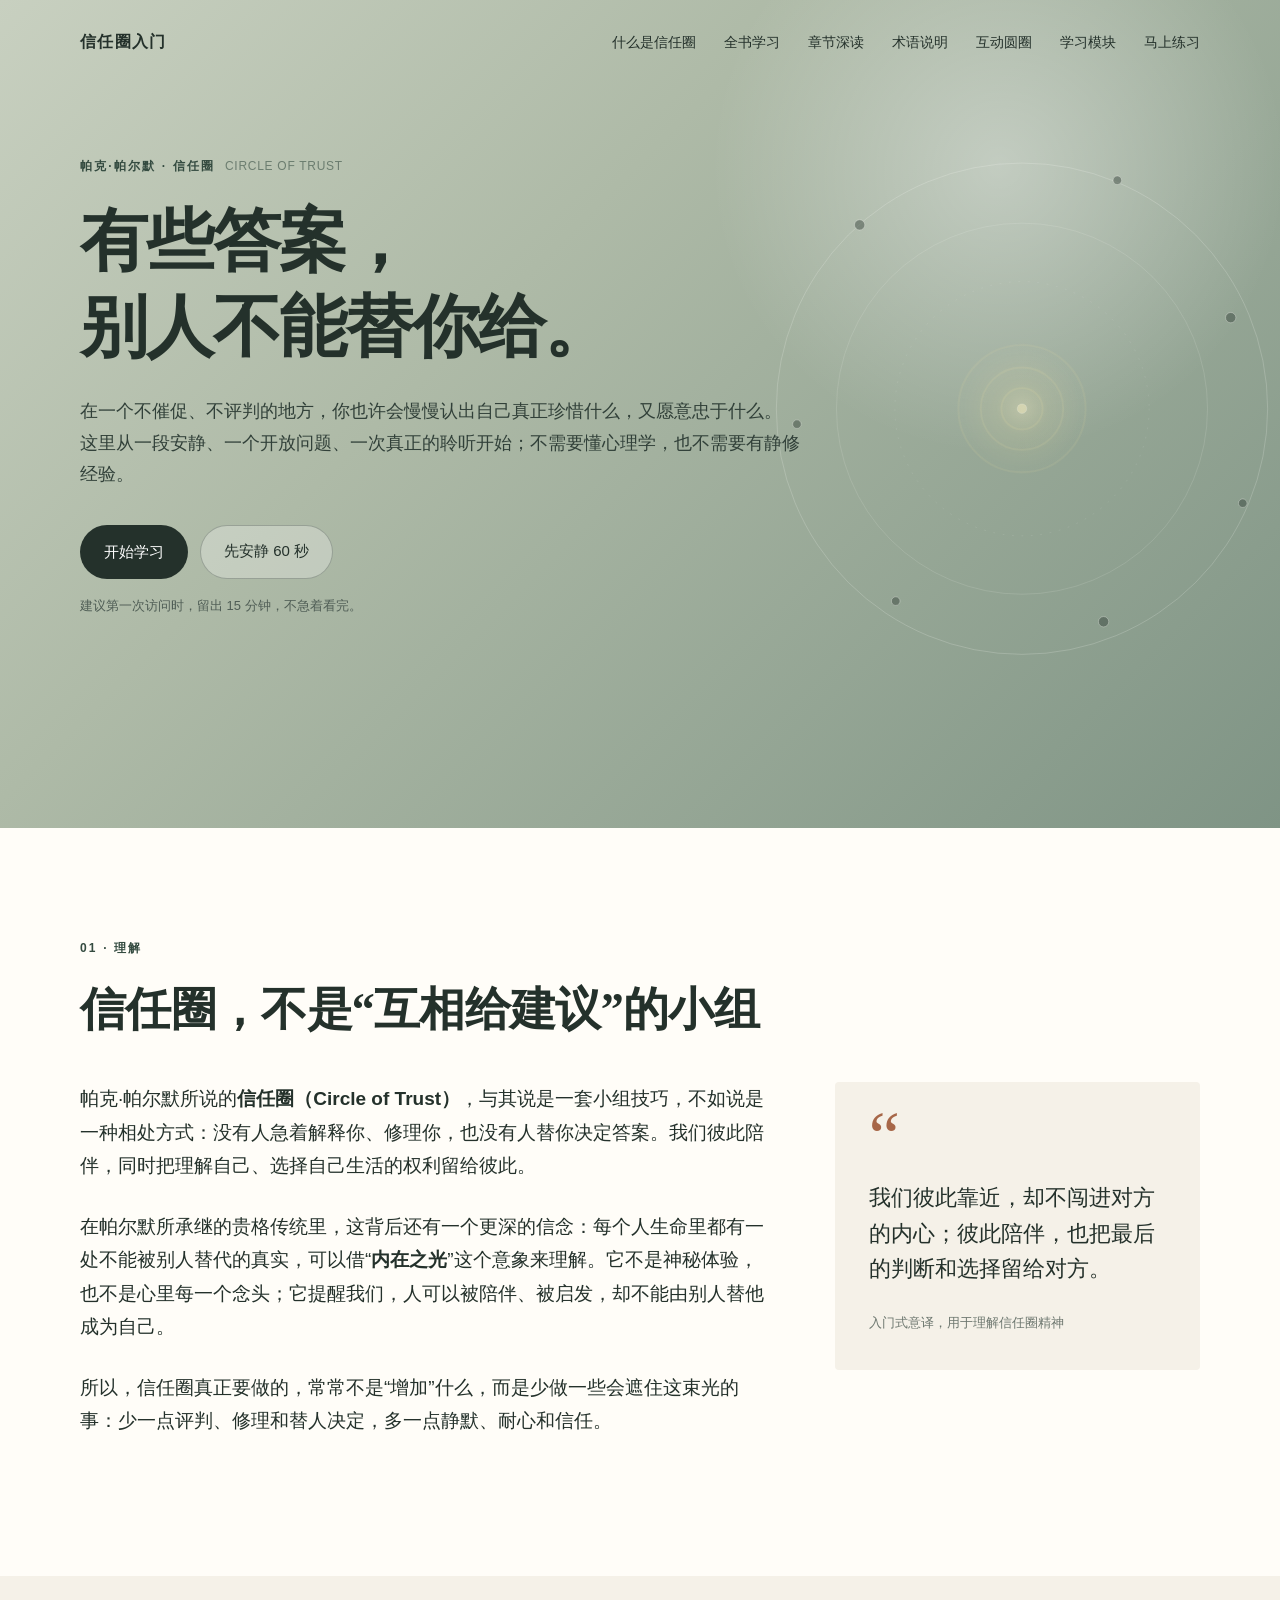
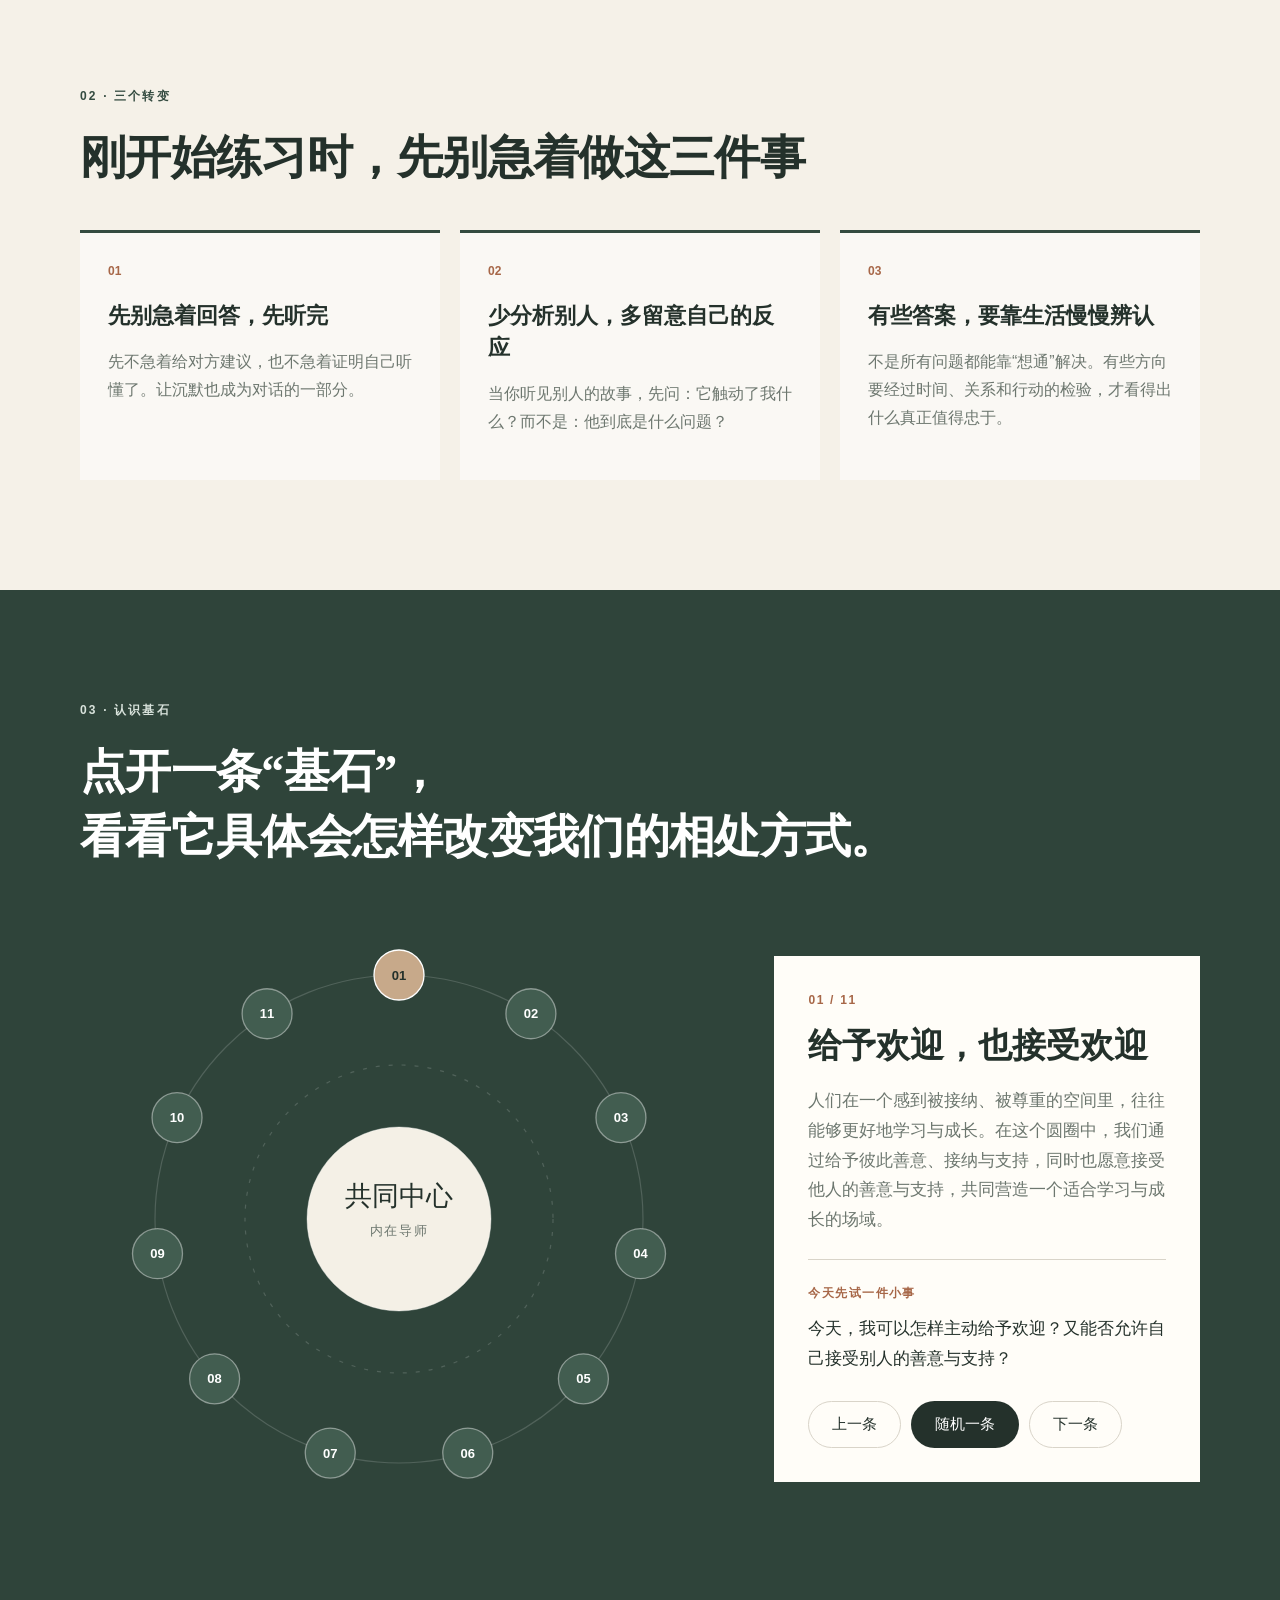
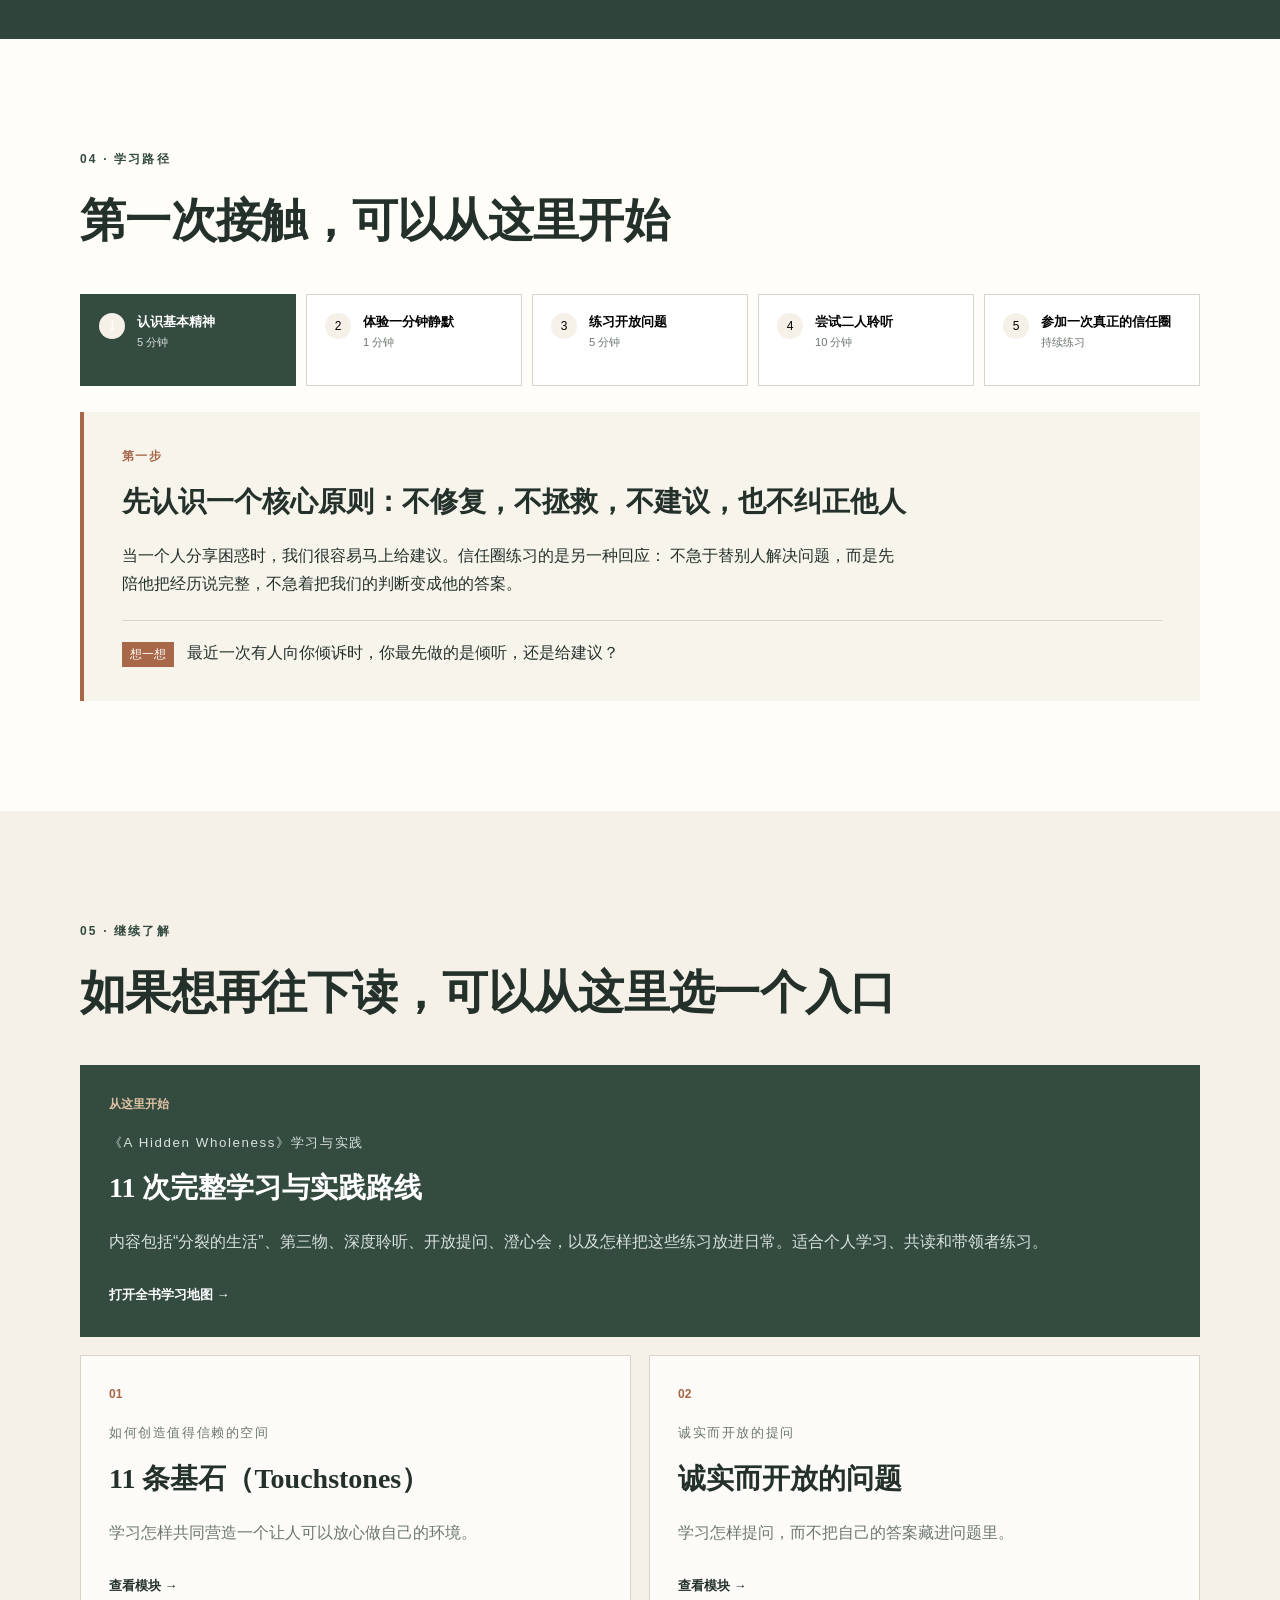
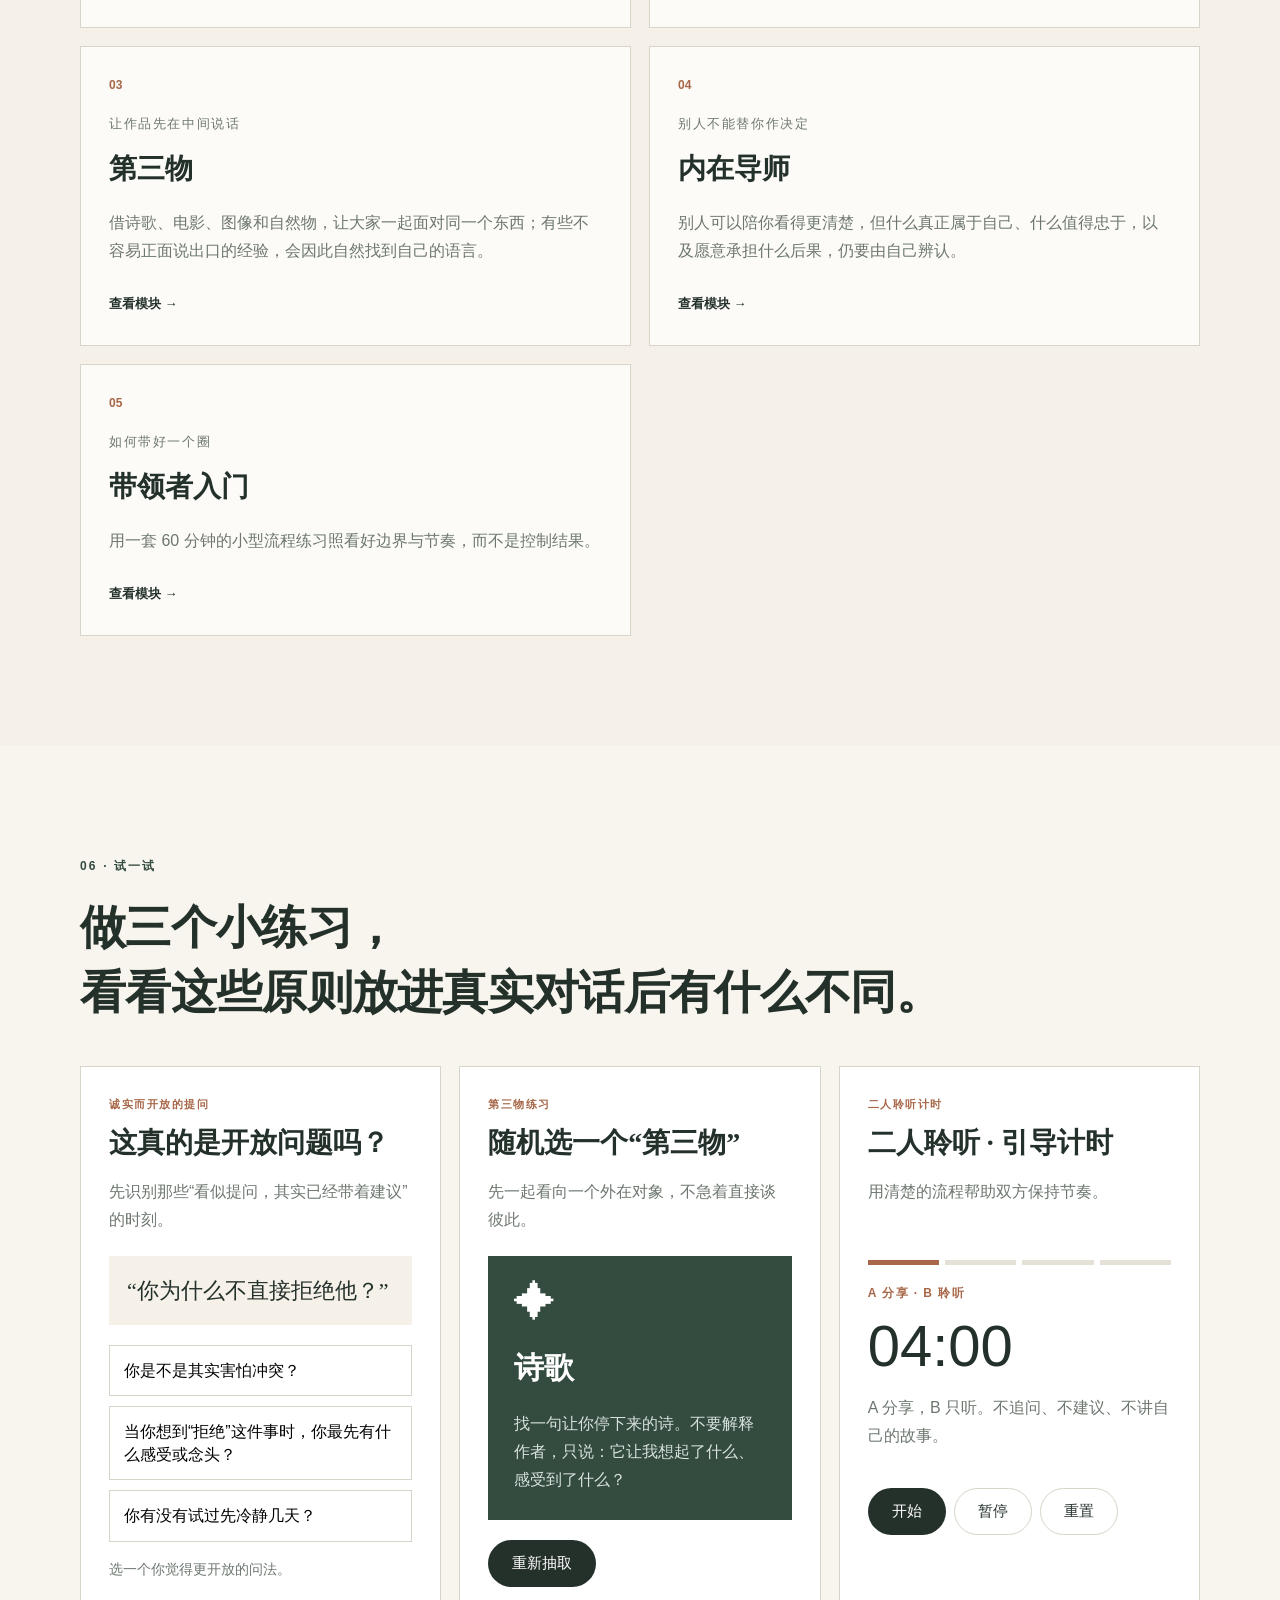
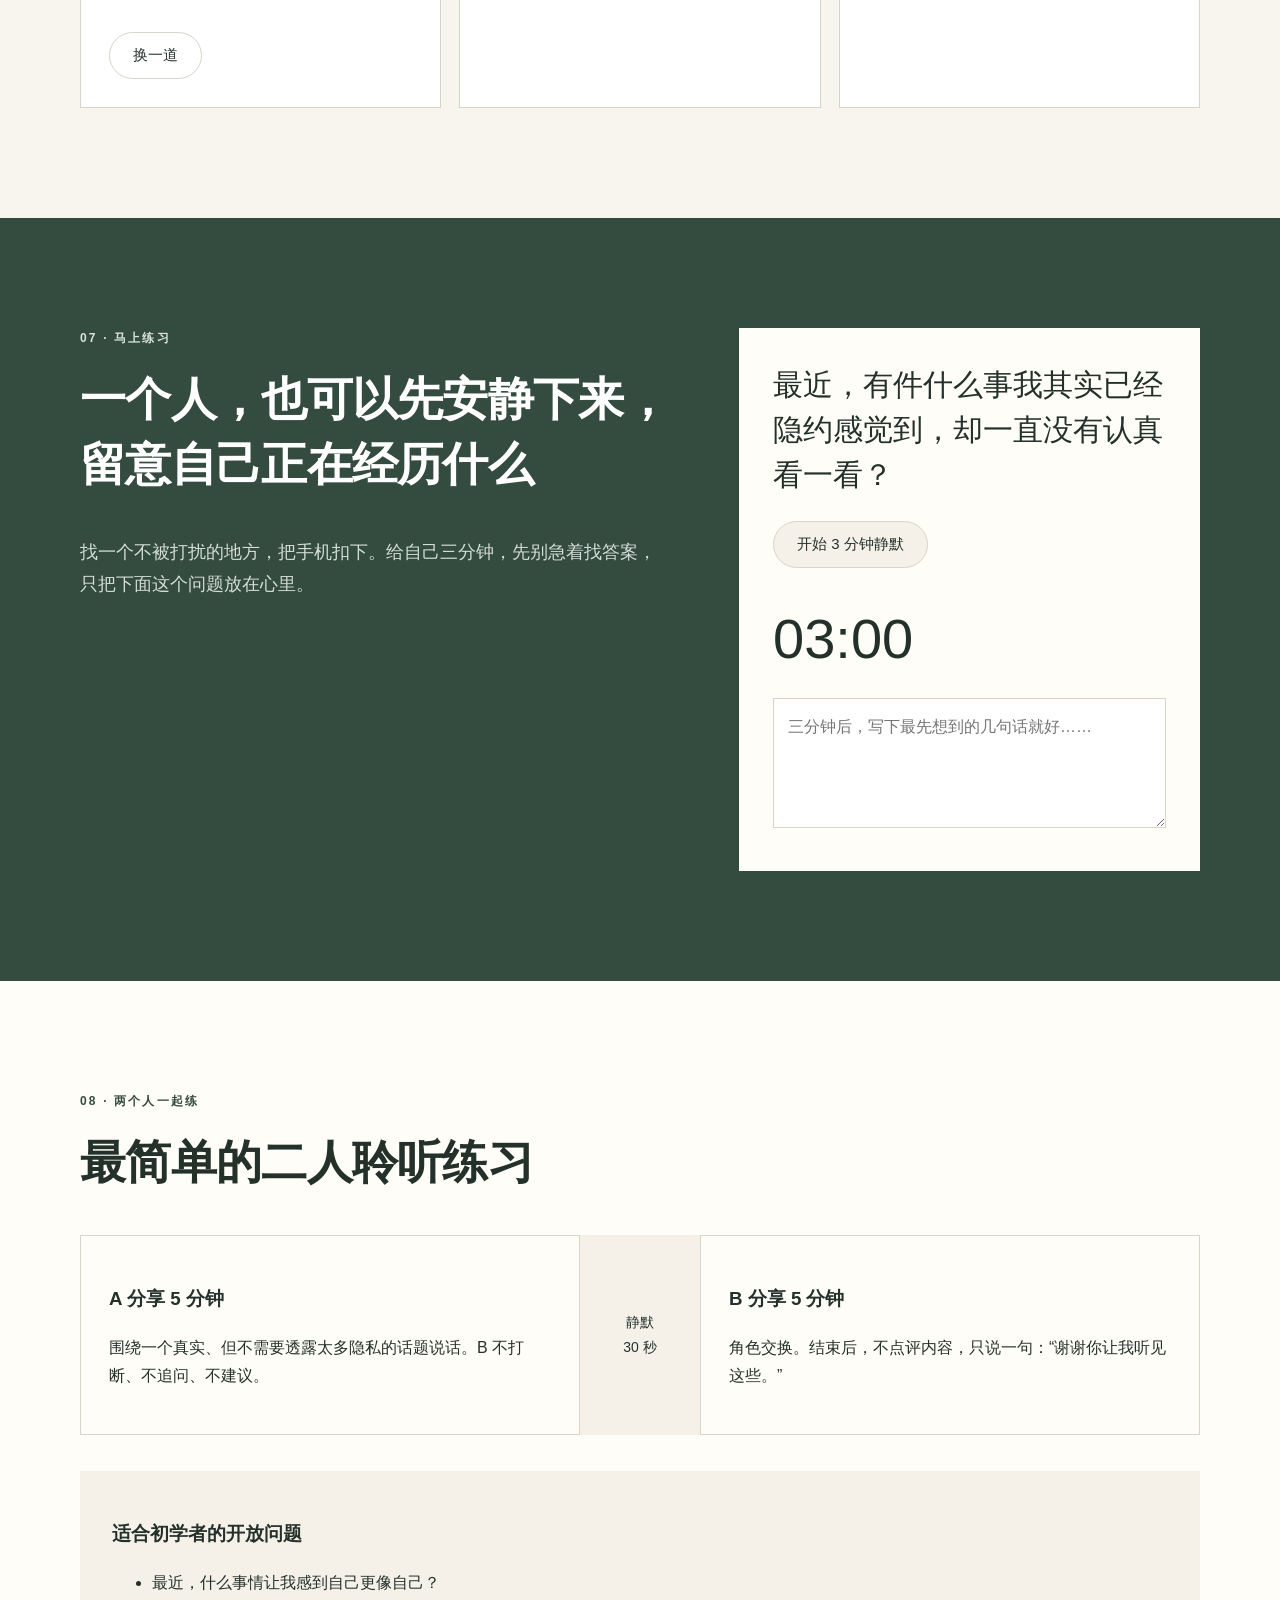
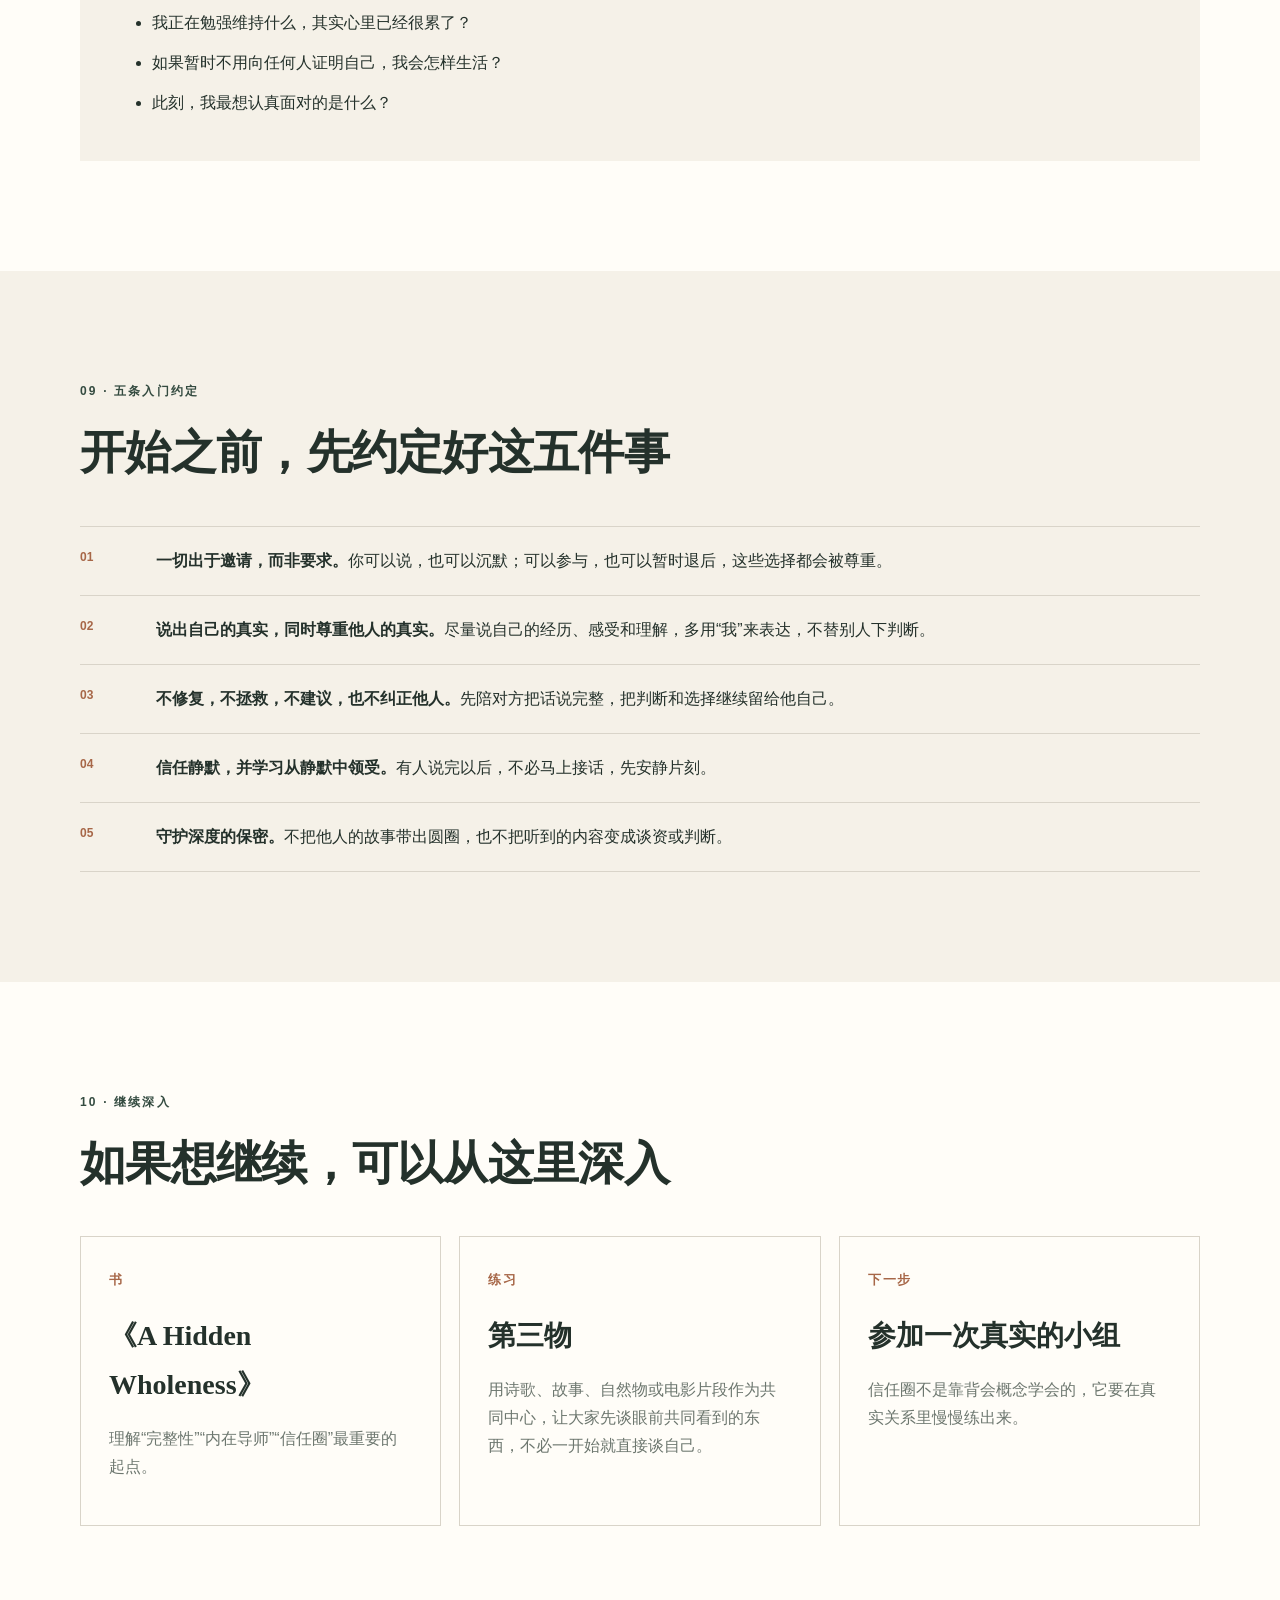
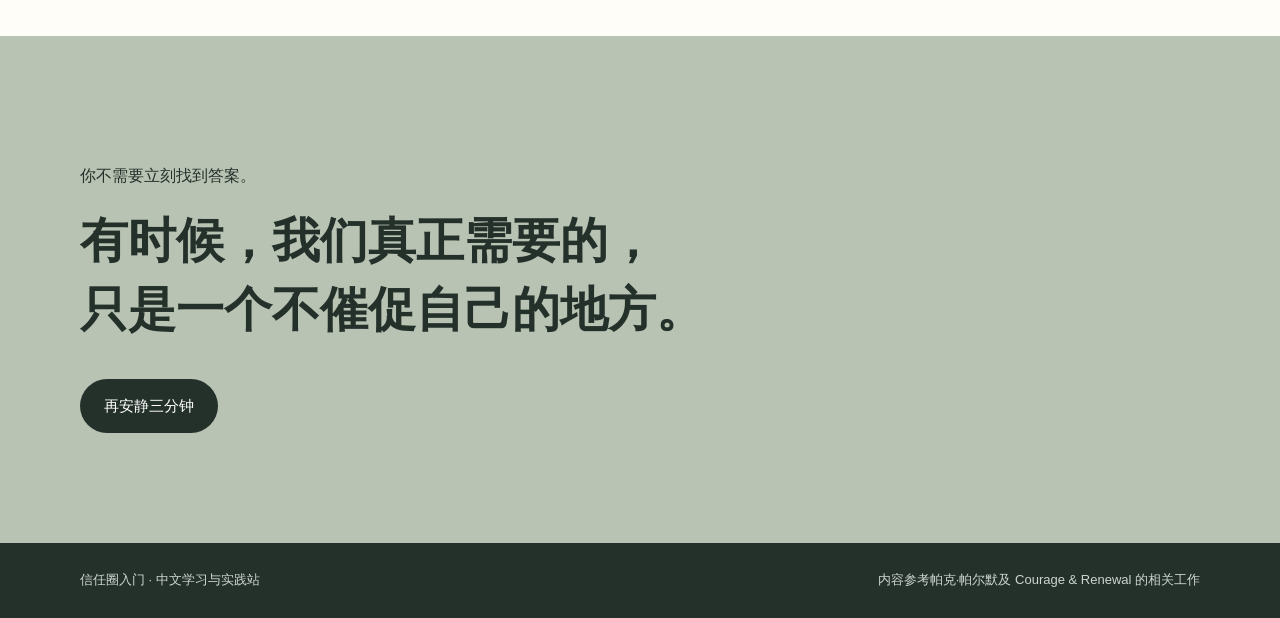
==== commit de2862f0: "Strengthen inner teacher ripple visibility" ====
--- a/index.html
+++ b/index.html
@@ -5,7 +5,7 @@
   <meta name="viewport" content="width=device-width,initial-scale=1" />
   <title>信任圈入门｜帕克·帕尔默</title>
   <meta name="description" content="面向中文初学者的帕克·帕尔默“信任圈”学习与实践网站：从静默、聆听、开放提问和第三物开始，慢慢练习如何更真实地与自己和他人相处。" />
-  <link rel="stylesheet" href="styles.css?v=20261001-0820" />
+  <link rel="stylesheet" href="styles.css?v=20261001-0830" />
 </head>
 <body>
   <header class="hero">
@@ -68,11 +68,11 @@
         </g>
 
         <g class="inner-listener">
-          <circle class="inner-aura" cx="390" cy="392" r="96" fill="url(#innerTeacherGlow)"/>
-          <circle class="ripple ripple-1" cx="390" cy="392" r="18" fill="none" stroke="#f4e49d" stroke-opacity=".34"/>
-          <circle class="ripple ripple-2" cx="390" cy="392" r="32" fill="none" stroke="#f4e49d" stroke-opacity=".30"/>
-          <circle class="ripple ripple-3" cx="390" cy="392" r="48" fill="none" stroke="#f4e49d" stroke-opacity=".26"/>
-          <circle class="inner-seed" cx="390" cy="392" r="4.5" fill="#f6edbe" fill-opacity=".78" stroke="#fffdf8" stroke-opacity=".55" stroke-width=".8"/>
+          <circle class="inner-aura" cx="390" cy="392" r="78" fill="url(#innerTeacherGlow)"/>
+          <circle class="ripple ripple-1" cx="390" cy="392" r="24" fill="none" stroke="#f7e7a4" stroke-opacity=".72"/>
+          <circle class="ripple ripple-2" cx="390" cy="392" r="48" fill="none" stroke="#f7e7a4" stroke-opacity=".64"/>
+          <circle class="ripple ripple-3" cx="390" cy="392" r="74" fill="none" stroke="#f7e7a4" stroke-opacity=".54"/>
+          <circle class="inner-seed" cx="390" cy="392" r="5.5" fill="#f8edb7" fill-opacity=".92" stroke="#fffdf8" stroke-opacity=".72" stroke-width="1"/>
         </g>
 
         <g class="listening-waves">
--- a/styles.css
+++ b/styles.css
@@ -64,15 +64,16 @@
 }
 .ripple{
   fill:none;
-  stroke:rgba(244,228,157,.52);
-  stroke-width:1.2;
-  transform-box:fill-box;
-  transform-origin:center;
-  opacity:0;
-}
-.ripple-1{animation:gentleRipple 9.6s ease-out infinite}
-.ripple-2{animation:gentleRipple 9.6s ease-out 1.8s infinite}
-.ripple-3{animation:gentleRipple 9.6s ease-out 3.6s infinite}
+  stroke:rgba(248,232,164,.86);
+  stroke-width:2.1;
+  transform-box:fill-box;
+  transform-origin:center;
+  opacity:.24;
+  filter:drop-shadow(0 0 3px rgba(248,232,164,.34));
+}
+.ripple-1{animation:gentleRipple 10.8s ease-out infinite}
+.ripple-2{animation:gentleRipple 10.8s ease-out 2.1s infinite}
+.ripple-3{animation:gentleRipple 10.8s ease-out 4.2s infinite}
 .inner-seed{
   fill:rgba(246,237,190,.72);
   stroke:rgba(255,253,248,.55);
@@ -97,19 +98,19 @@
   50%{transform:scale(1.018);opacity:1}
 }
 @keyframes innerBreath{
-  0%,100%{transform:scale(.94);opacity:.36}
-  50%{transform:scale(1.08);opacity:.62}
+  0%,100%{transform:scale(.94);opacity:.28}
+  50%{transform:scale(1.06);opacity:.48}
 }
 @keyframes seedPulse{
   0%,100%{transform:scale(.9);opacity:.72}
   50%{transform:scale(1.18);opacity:1}
 }
 @keyframes gentleRipple{
-  0%{transform:scale(.78);opacity:0}
-  14%{opacity:.22}
-  42%{opacity:.44}
-  72%{opacity:.16}
-  100%{transform:scale(1.48);opacity:0}
+  0%{transform:scale(.88);opacity:.18}
+  18%{opacity:.46}
+  44%{opacity:.82}
+  72%{opacity:.42}
+  100%{transform:scale(1.28);opacity:.14}
 }
 @keyframes nodeDriftA{
   0%,100%{transform:translate(0,0);opacity:.48}
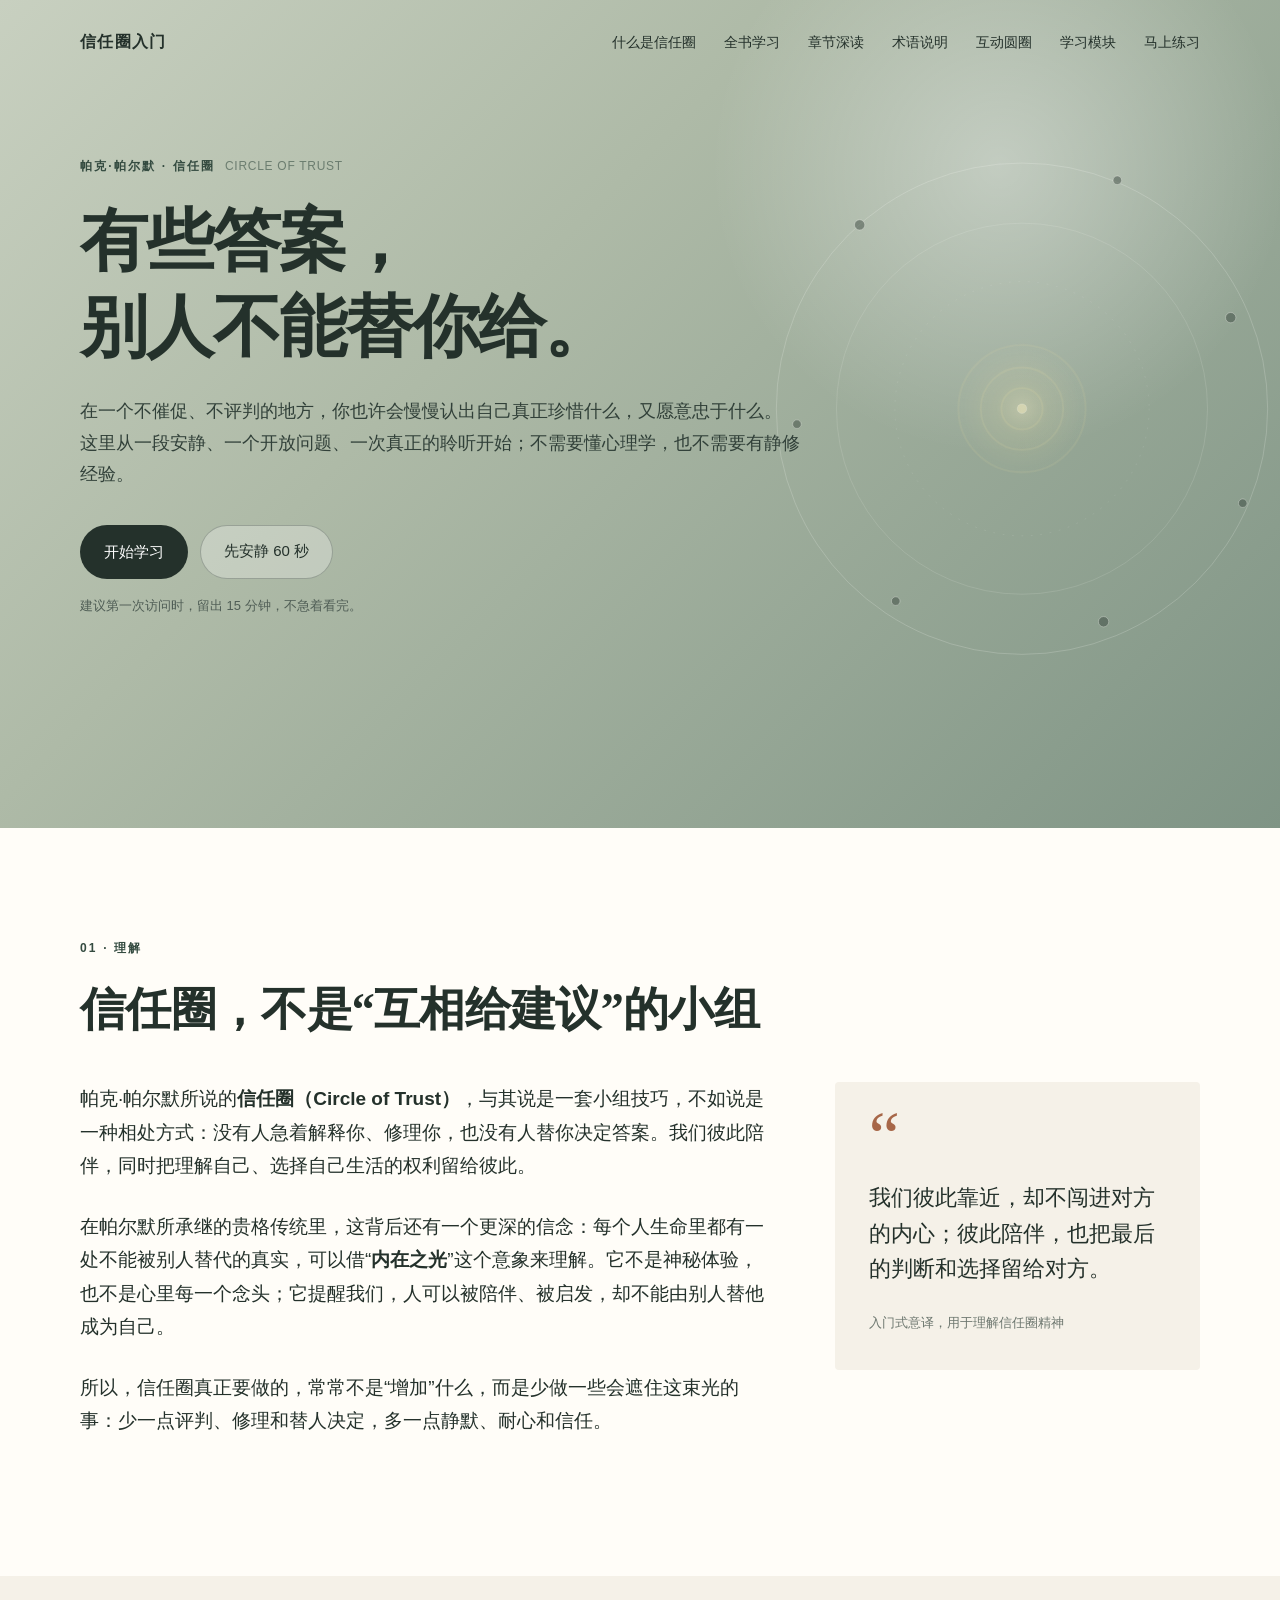
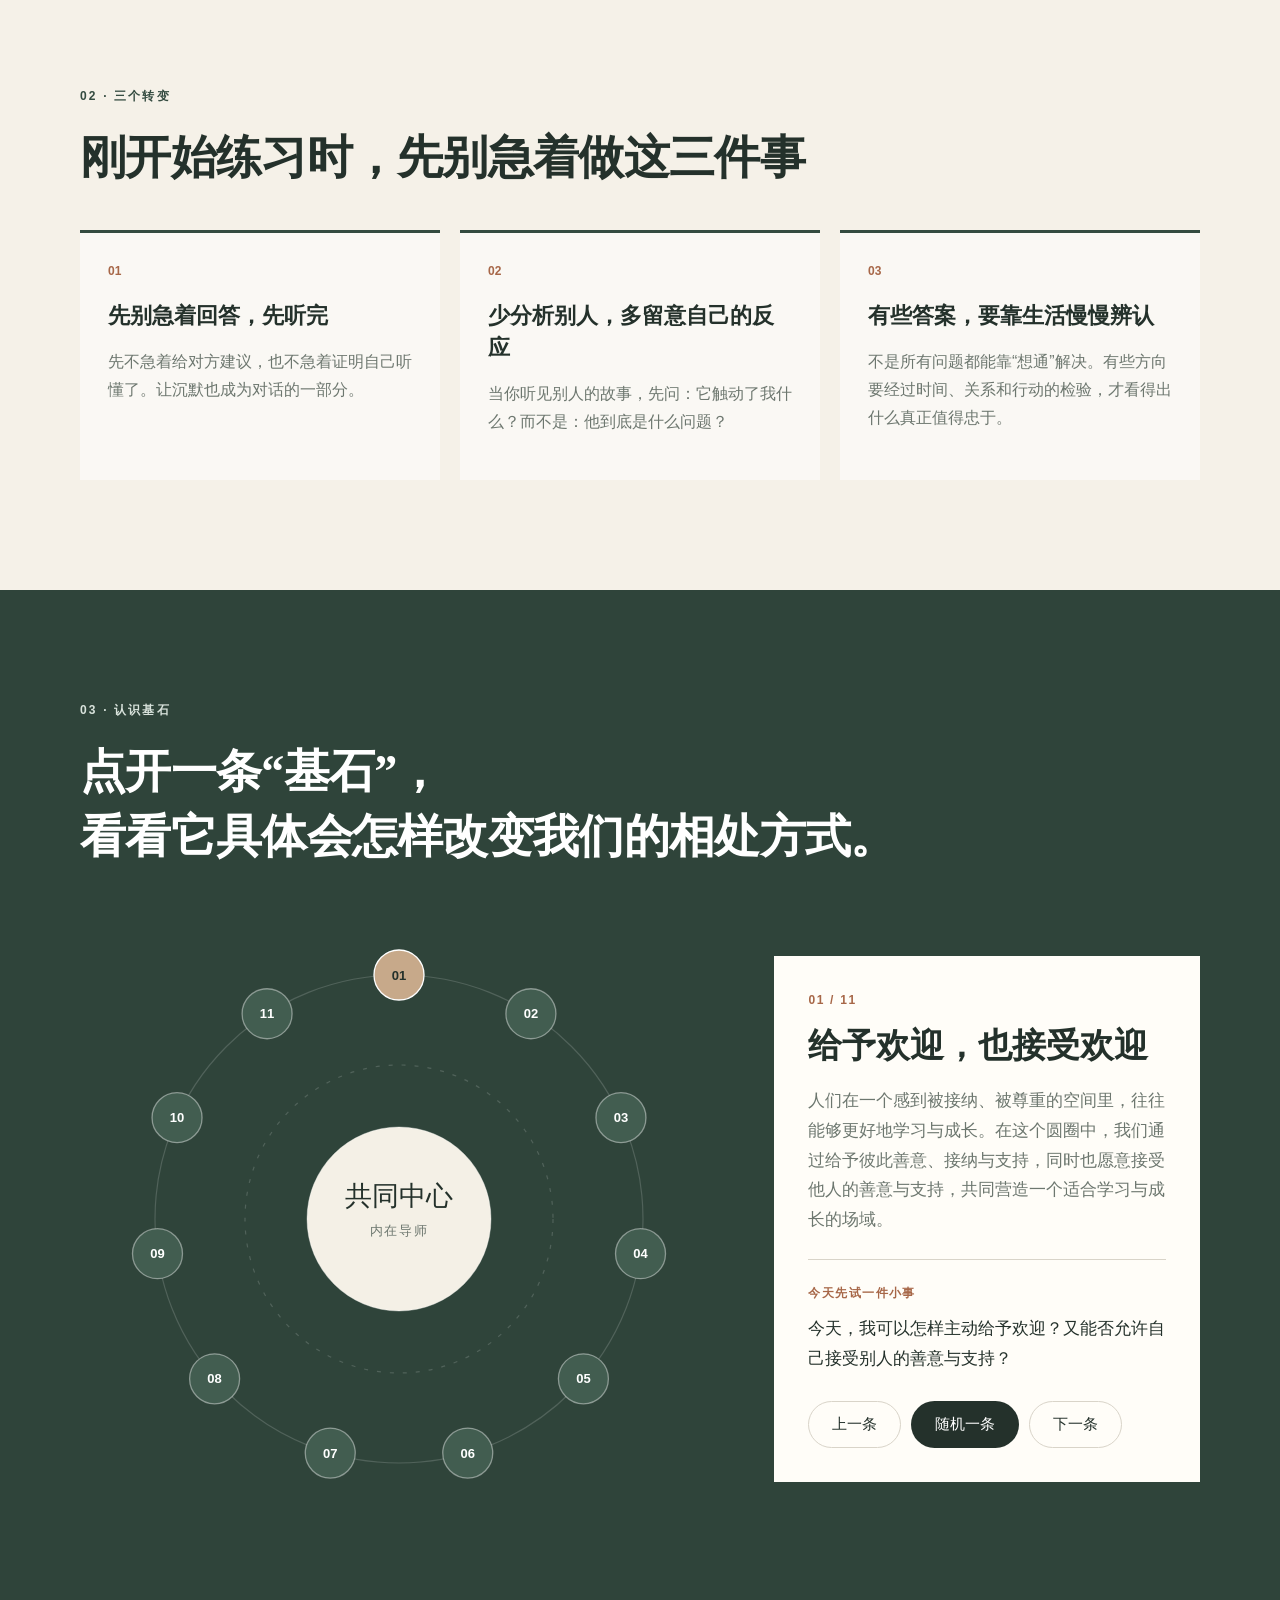
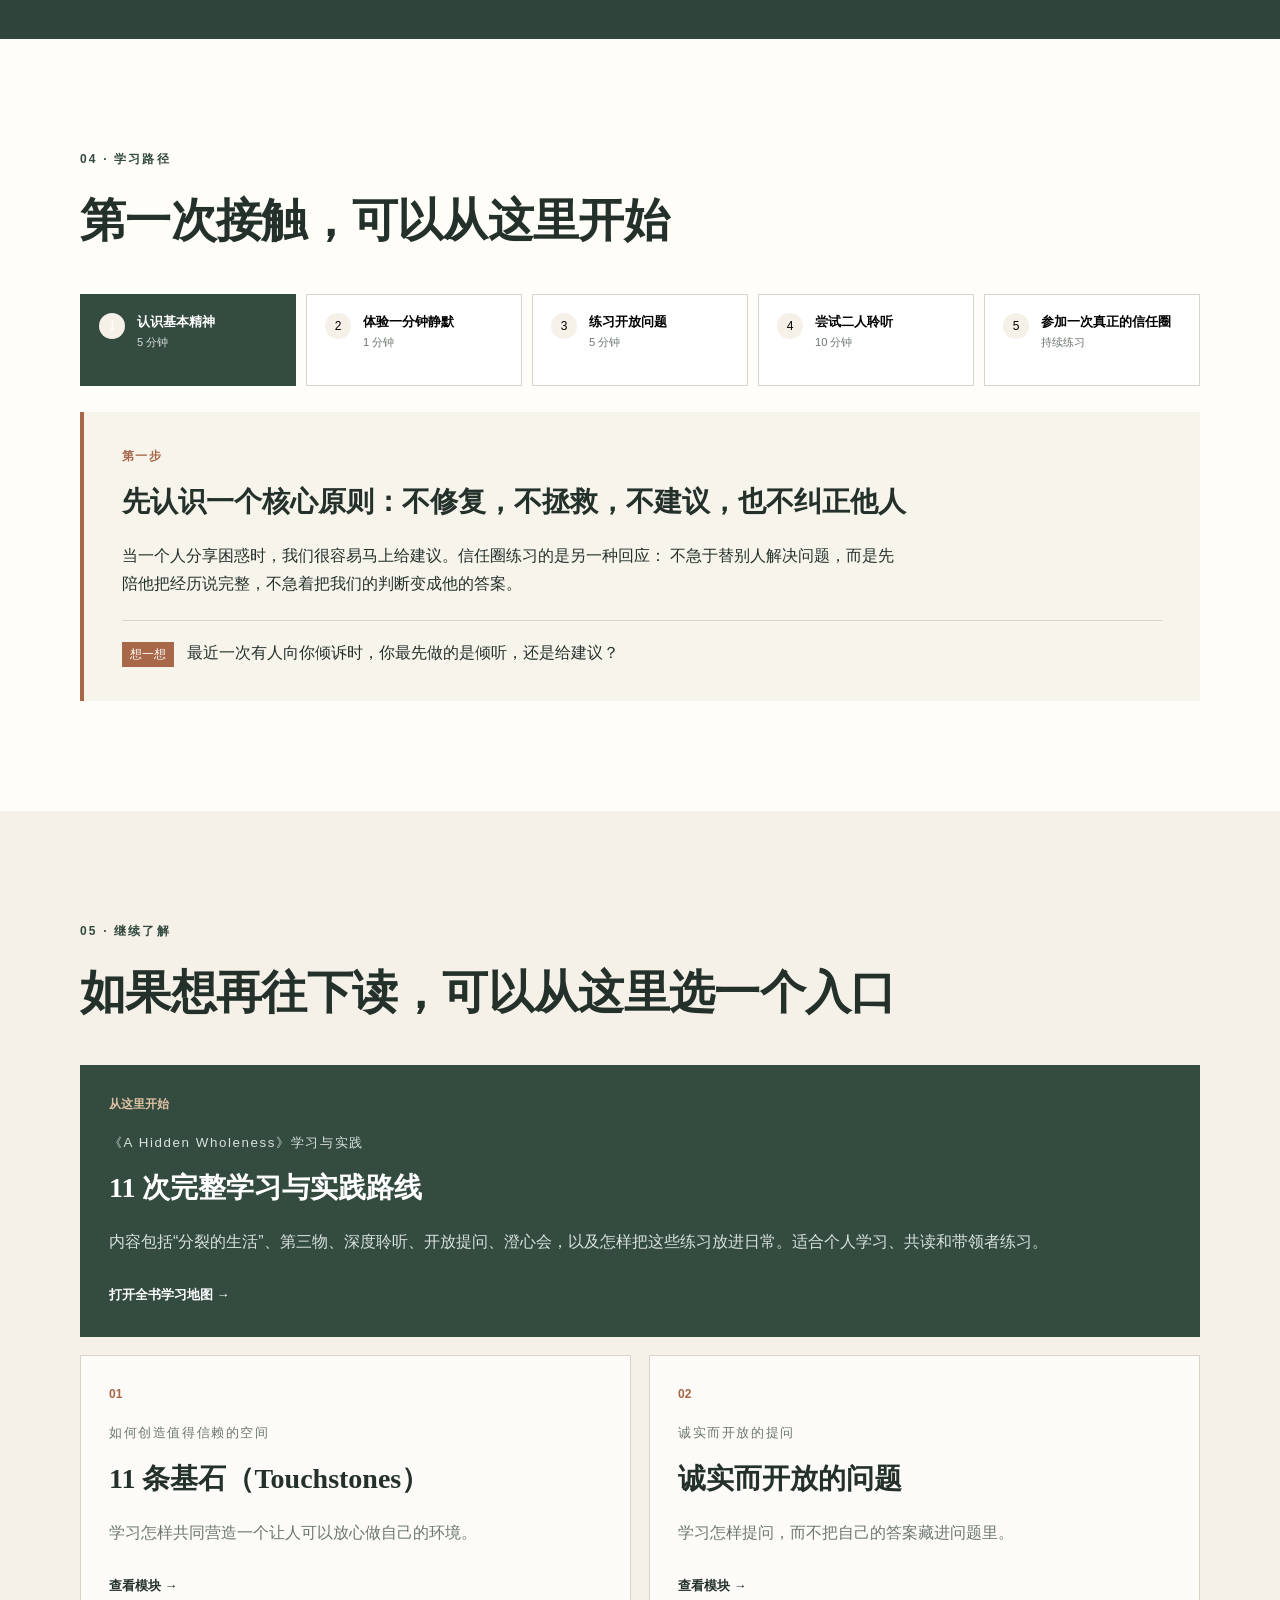
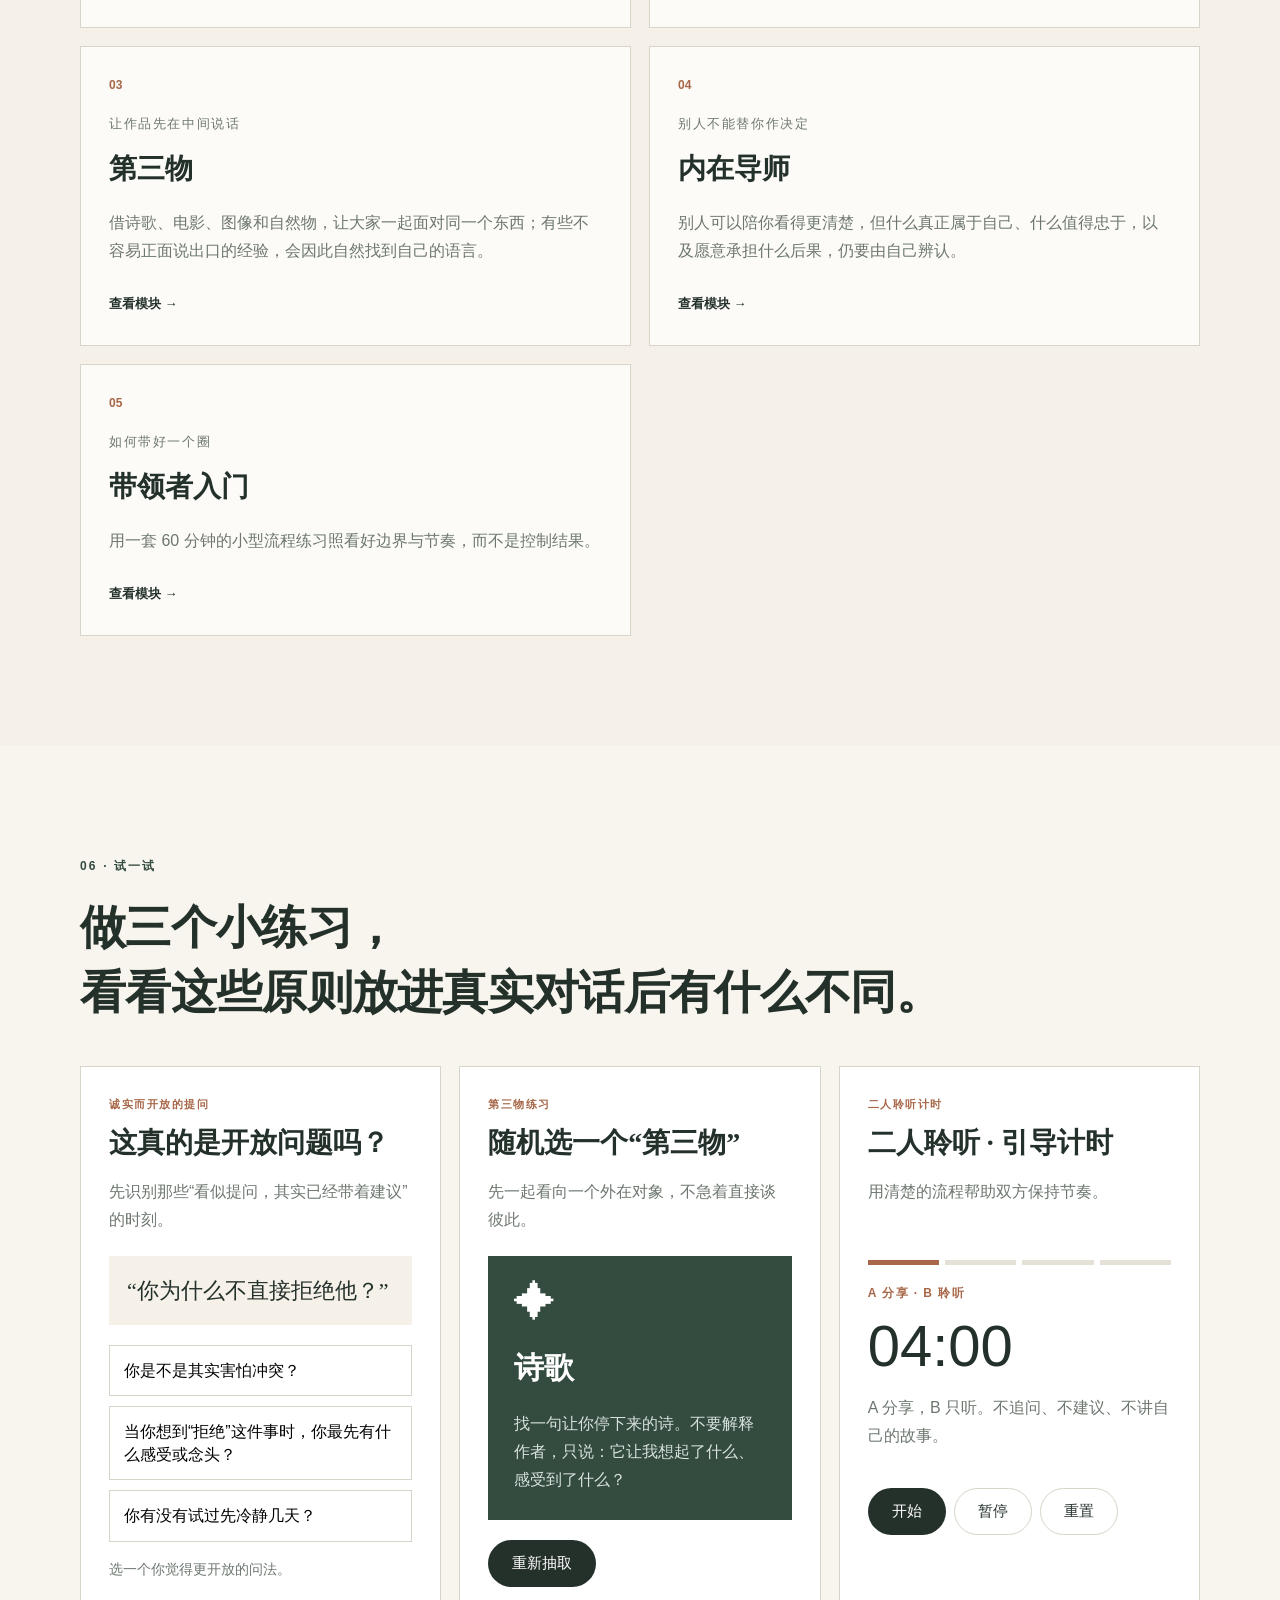
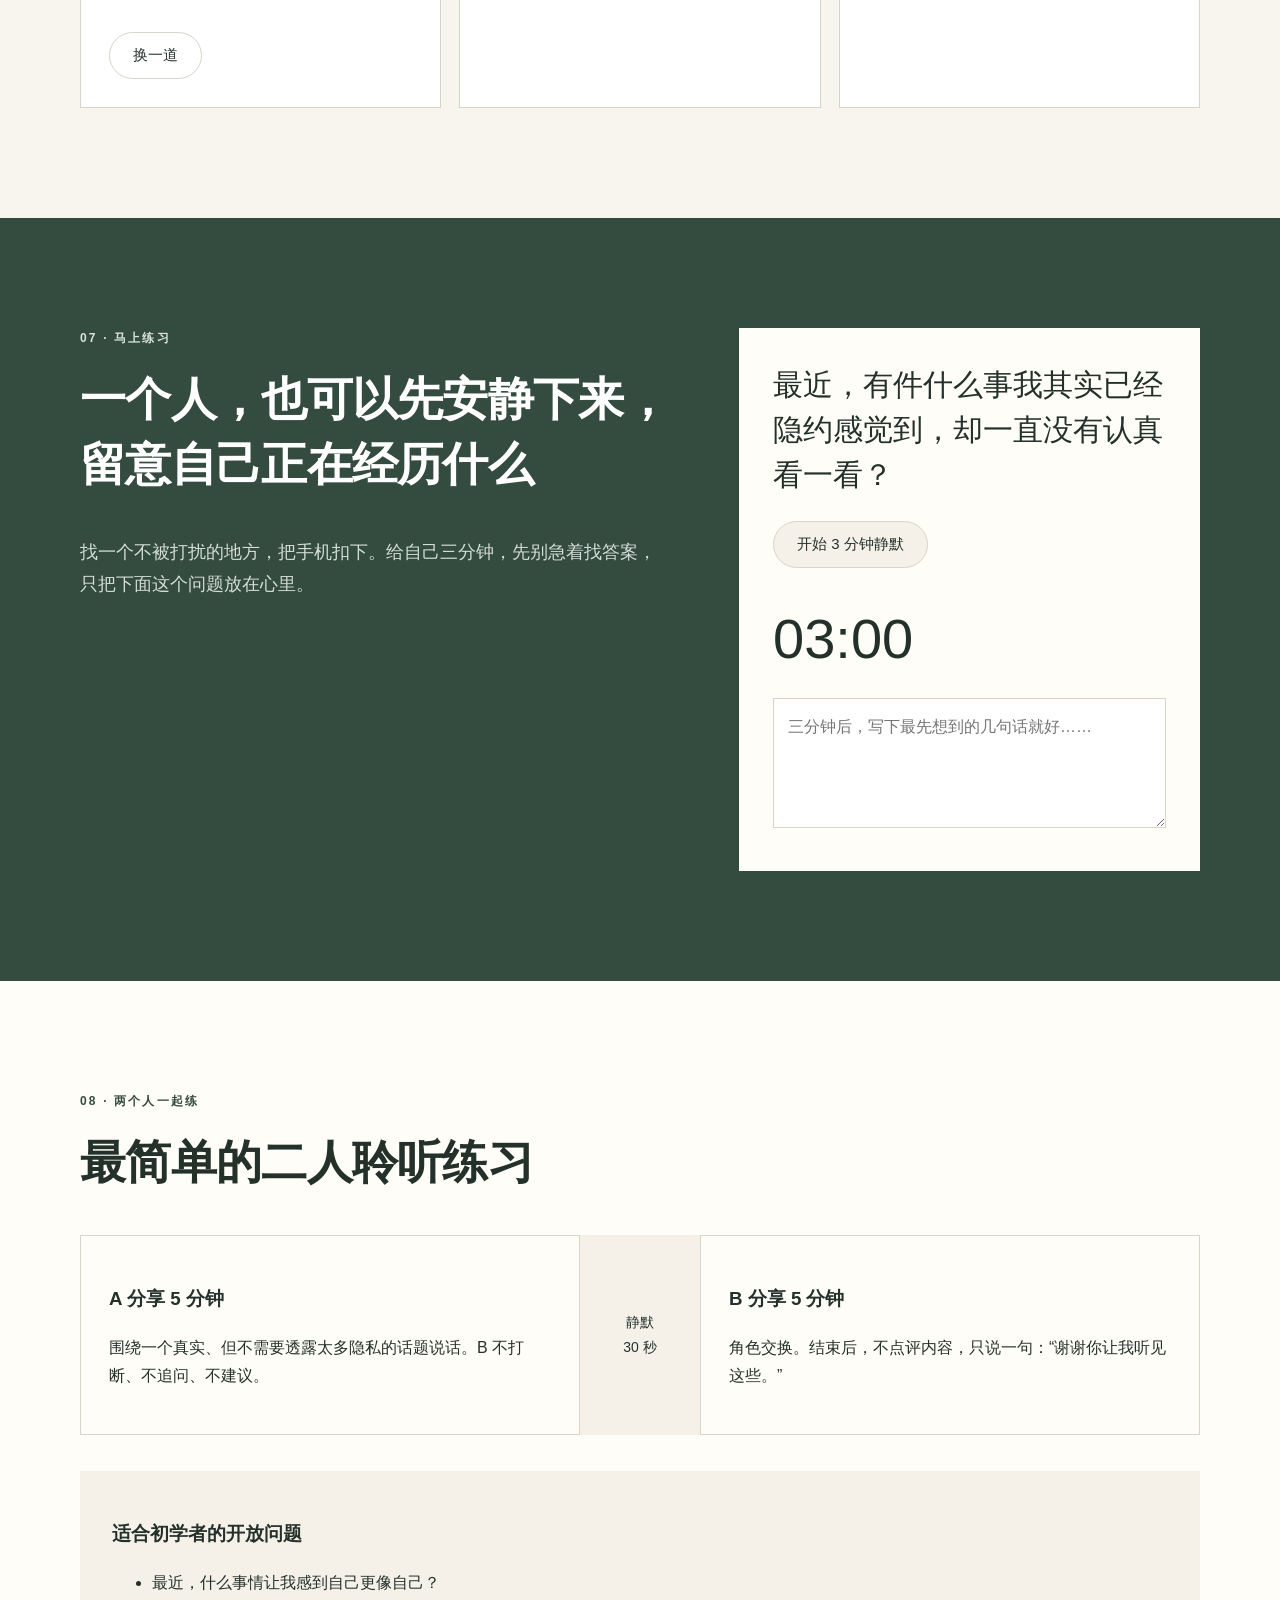
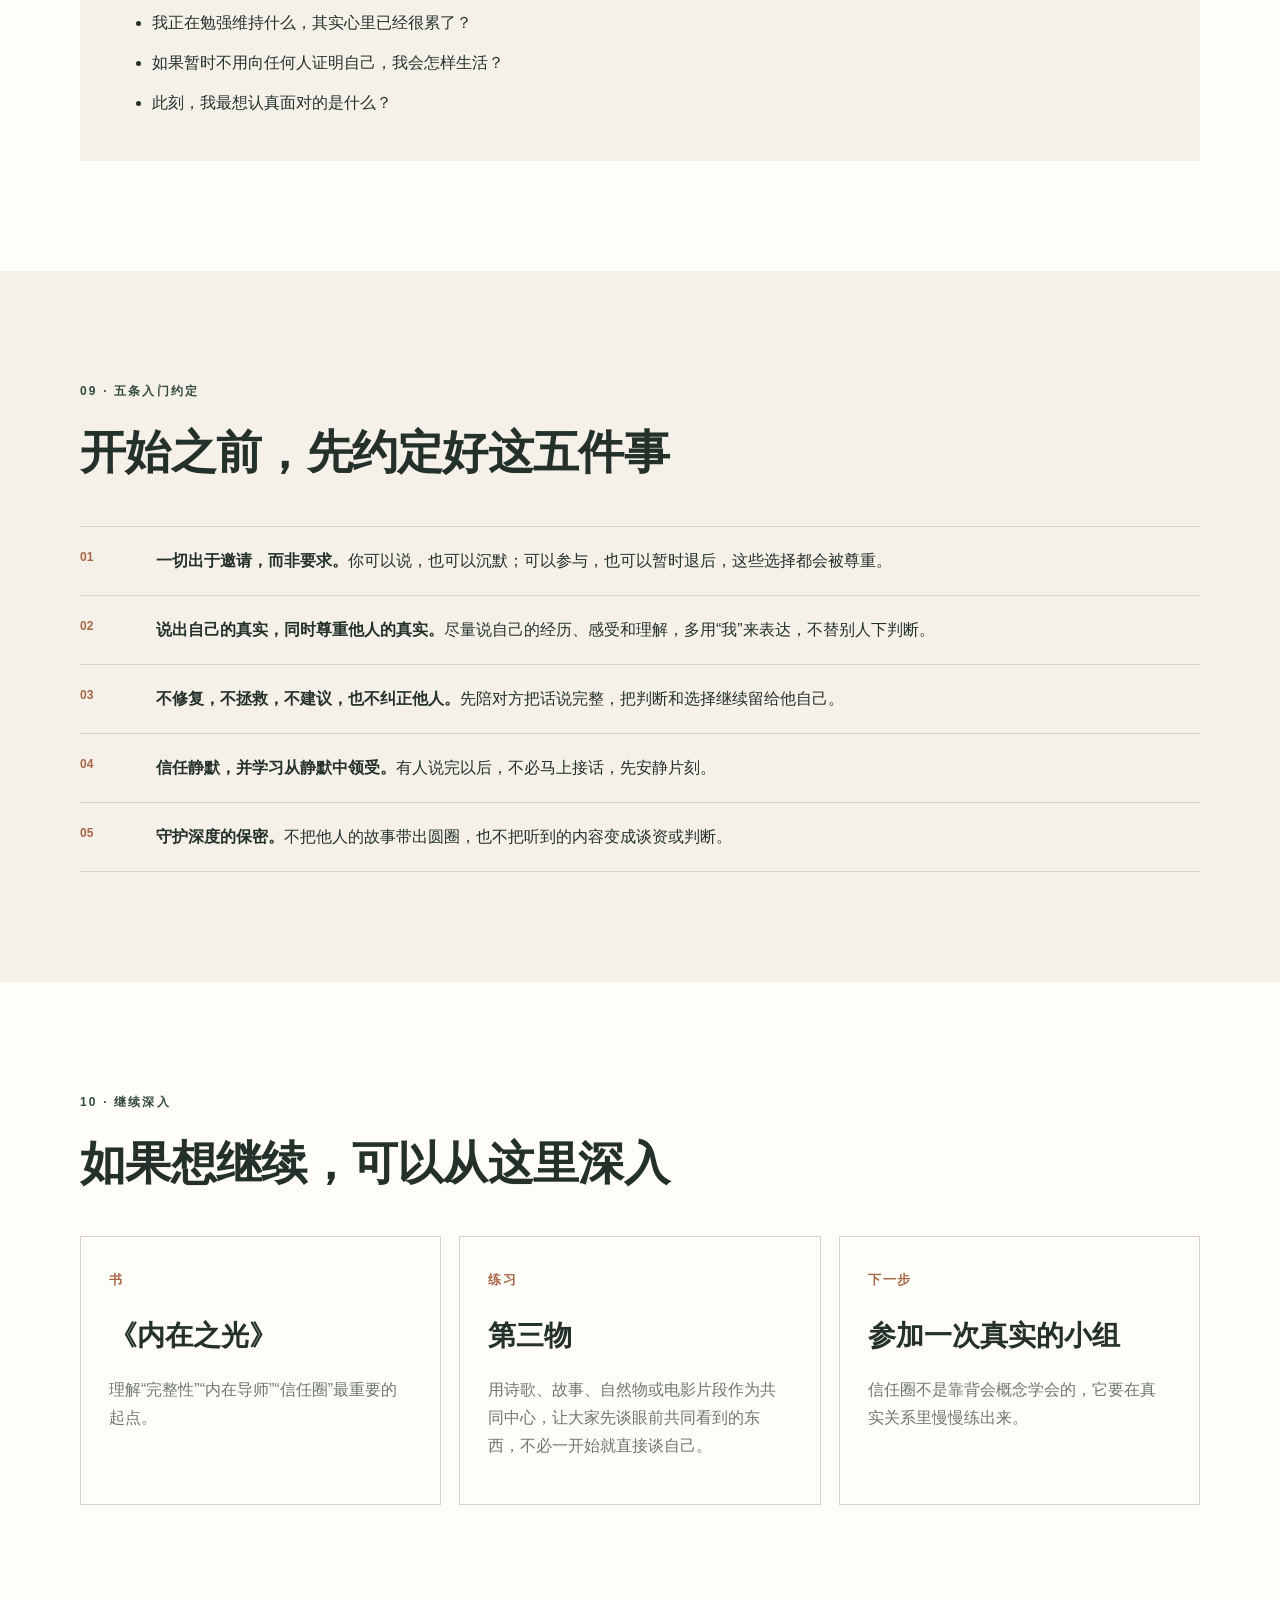
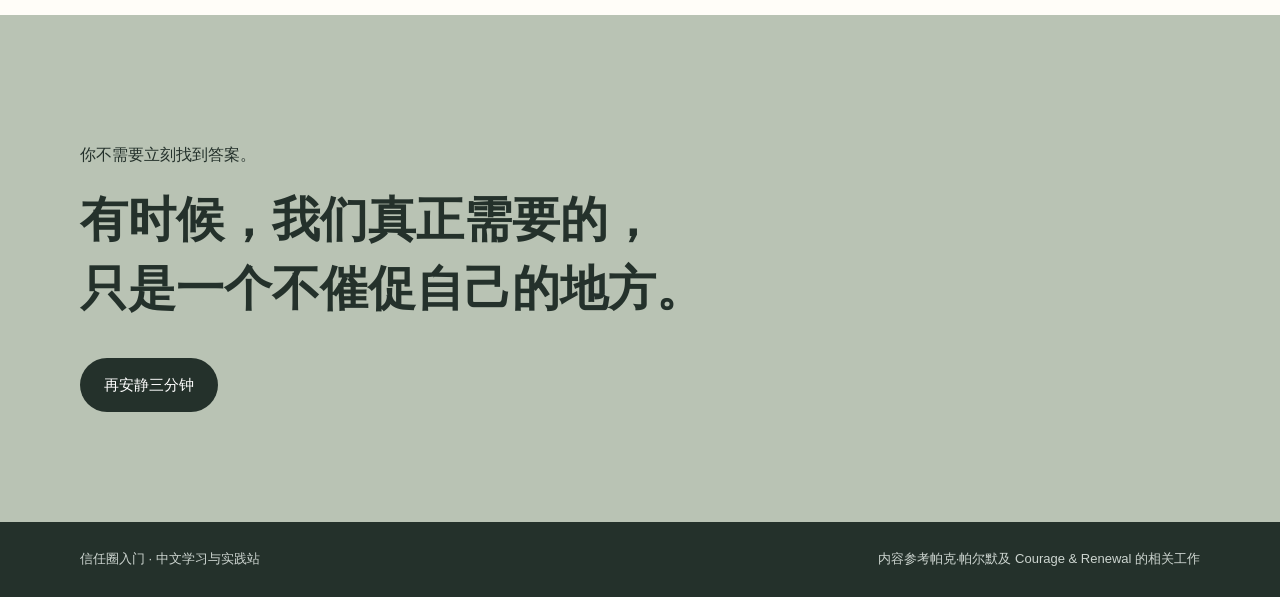
==== commit c1ce9e71: "Rename homepage book card to Inner Light" ====
--- a/index.html
+++ b/index.html
@@ -333,7 +333,7 @@
       <div class="resource-grid">
         <article class="resource">
           <small>书</small>
-          <h3>《A Hidden Wholeness》</h3>
+          <h3>《内在之光》</h3>
           <p>理解“完整性”“内在导师”“信任圈”最重要的起点。</p>
         </article>
         <article class="resource">
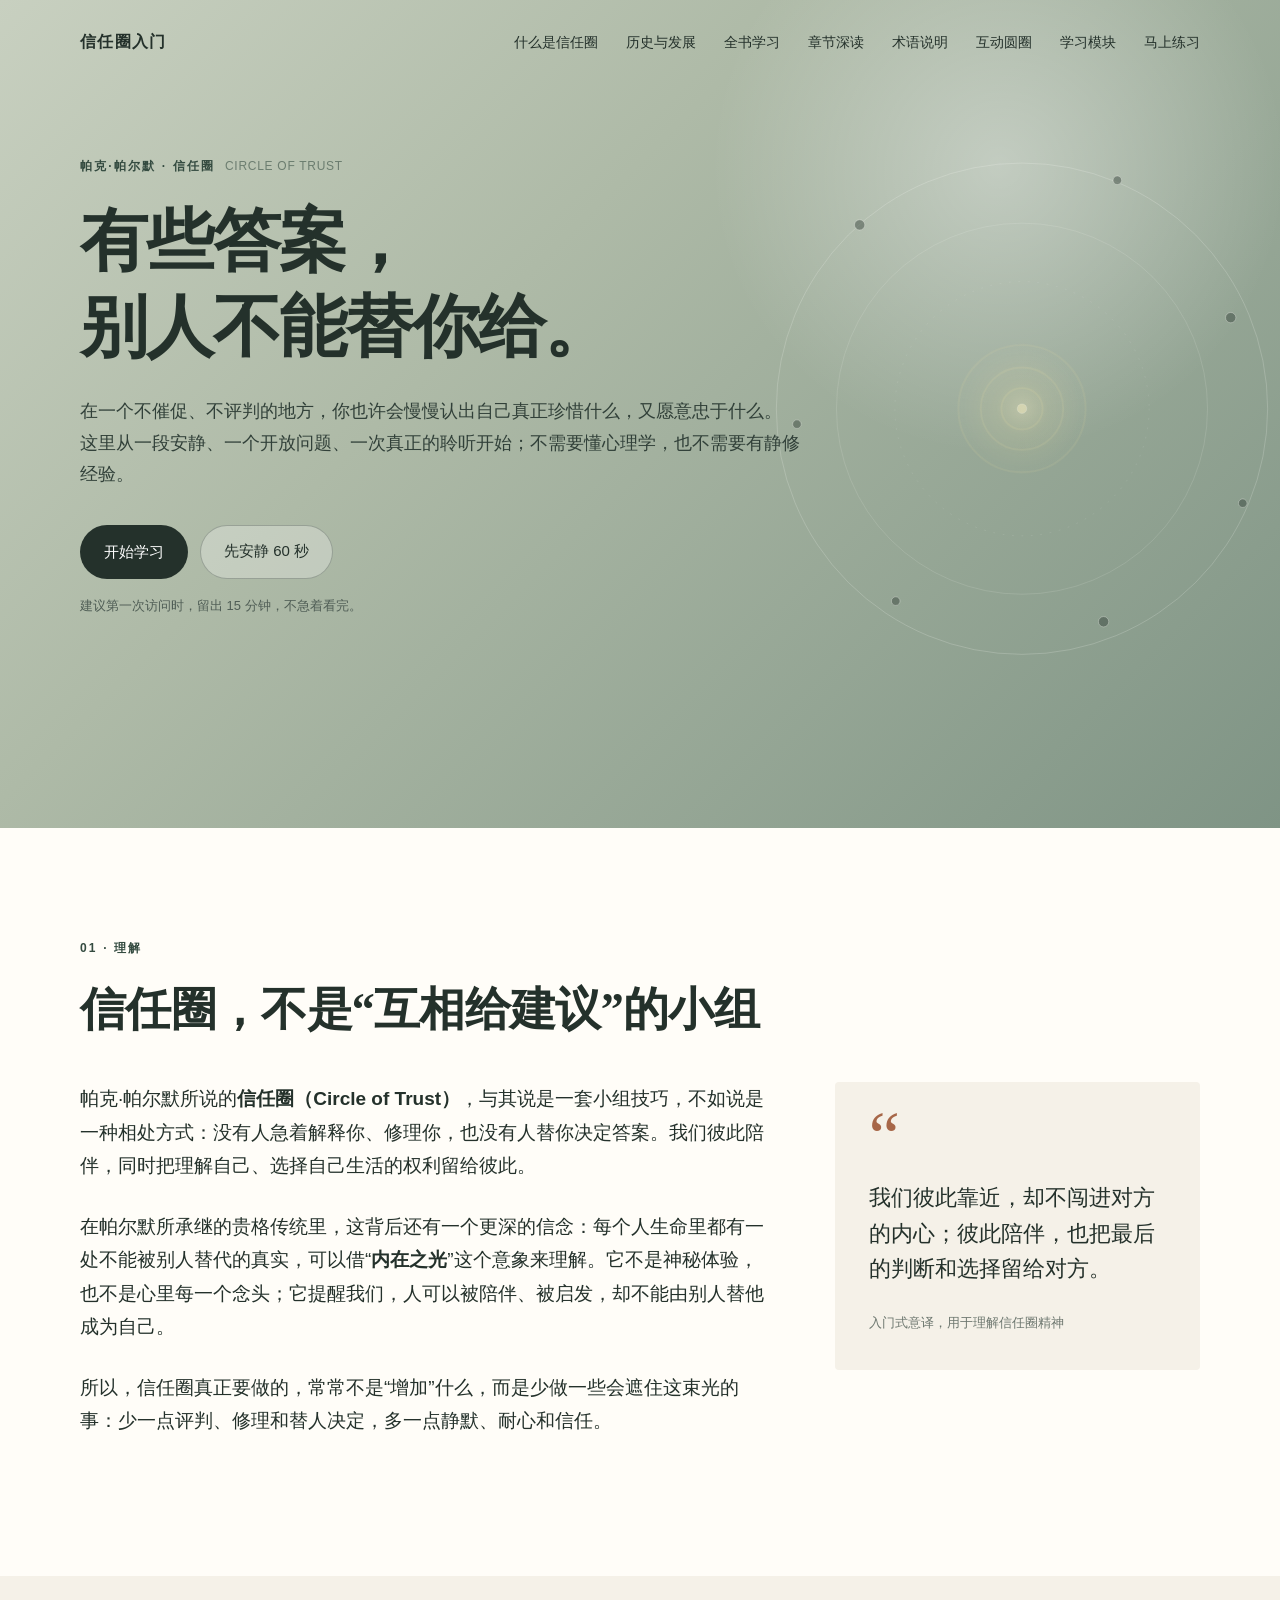
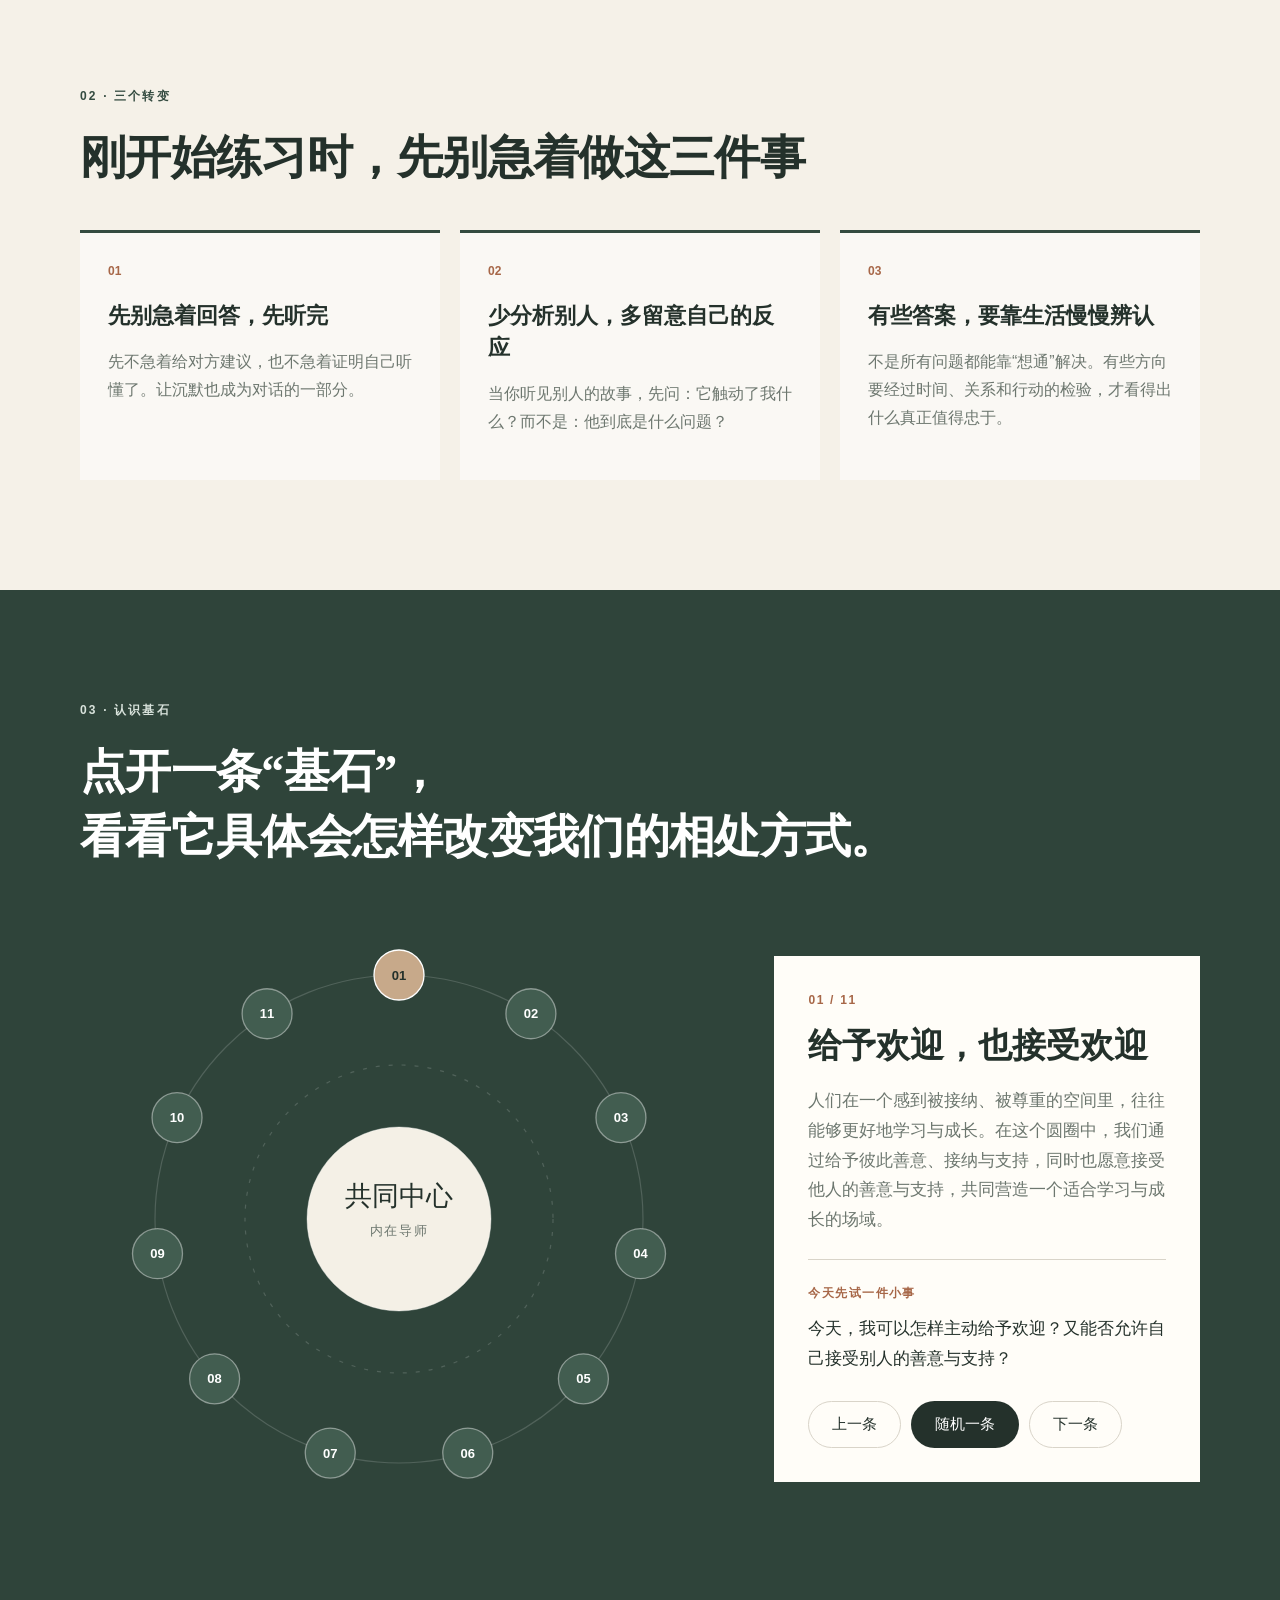
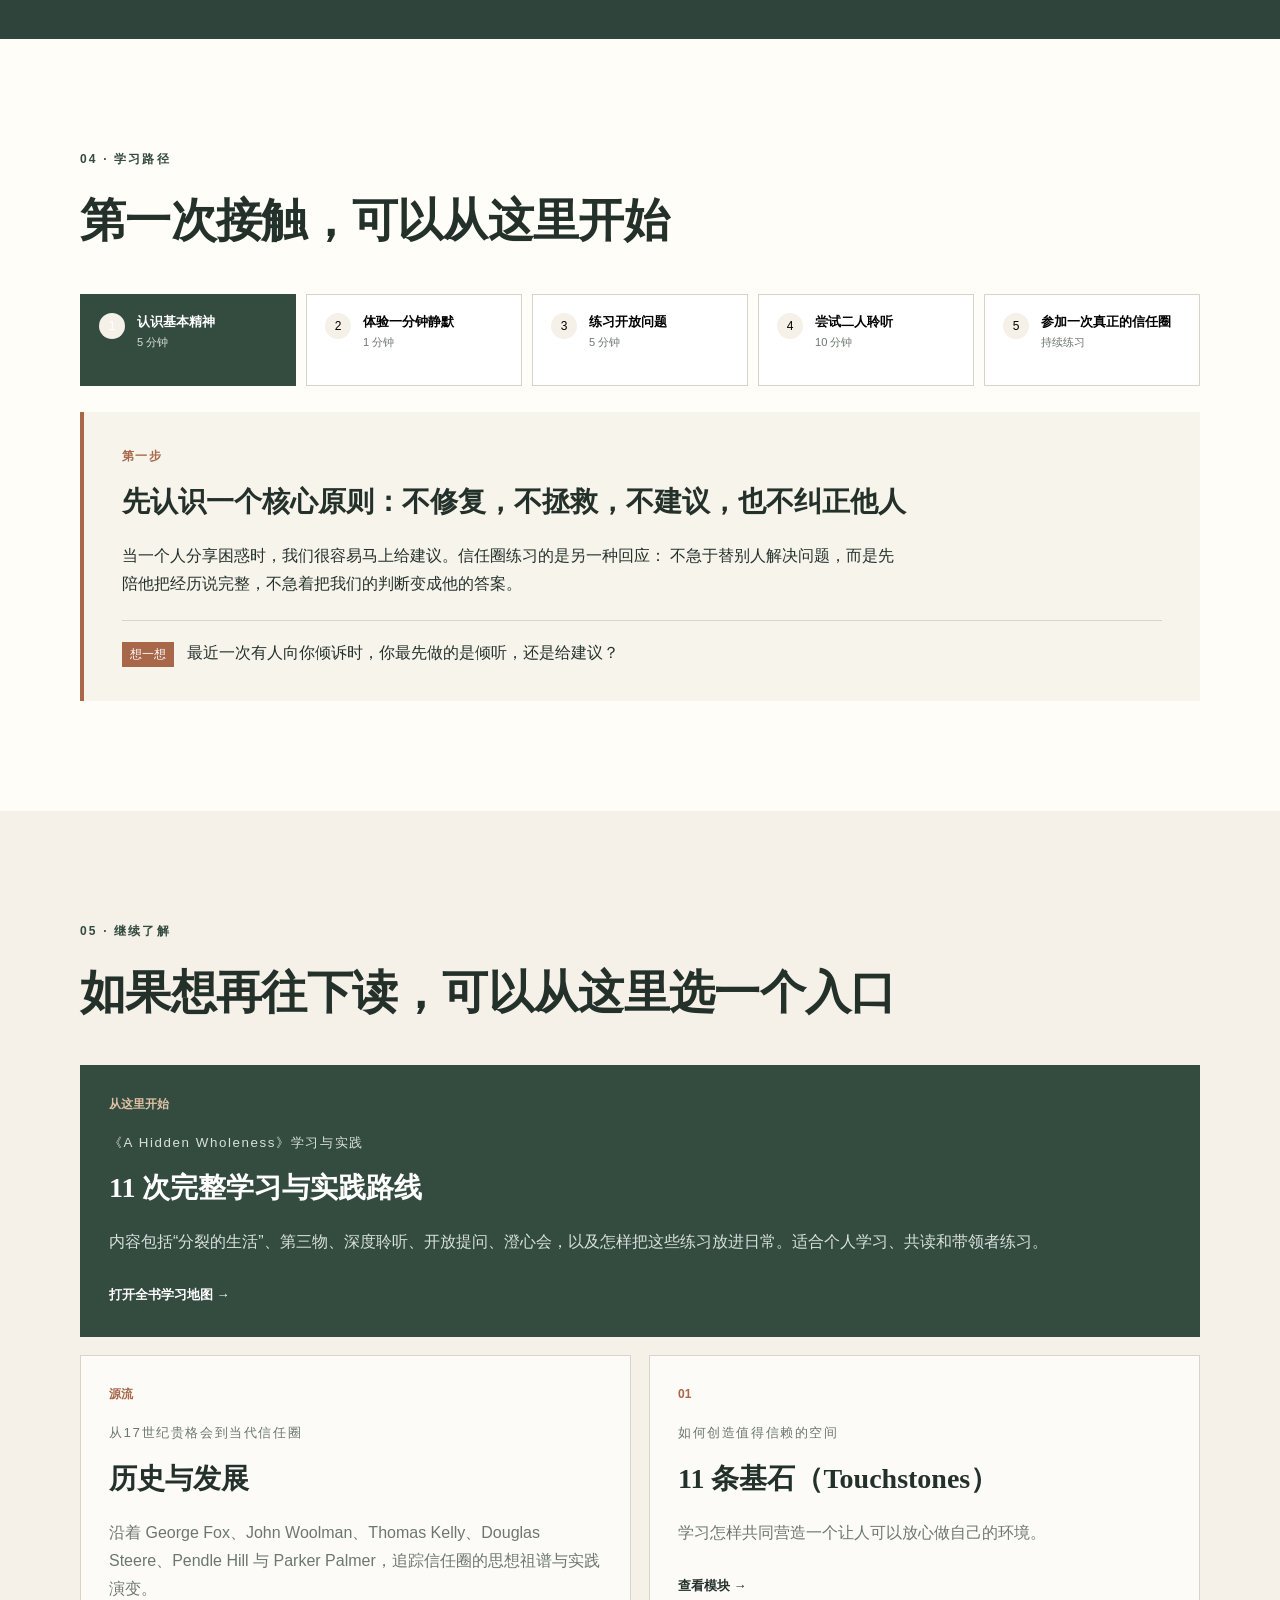
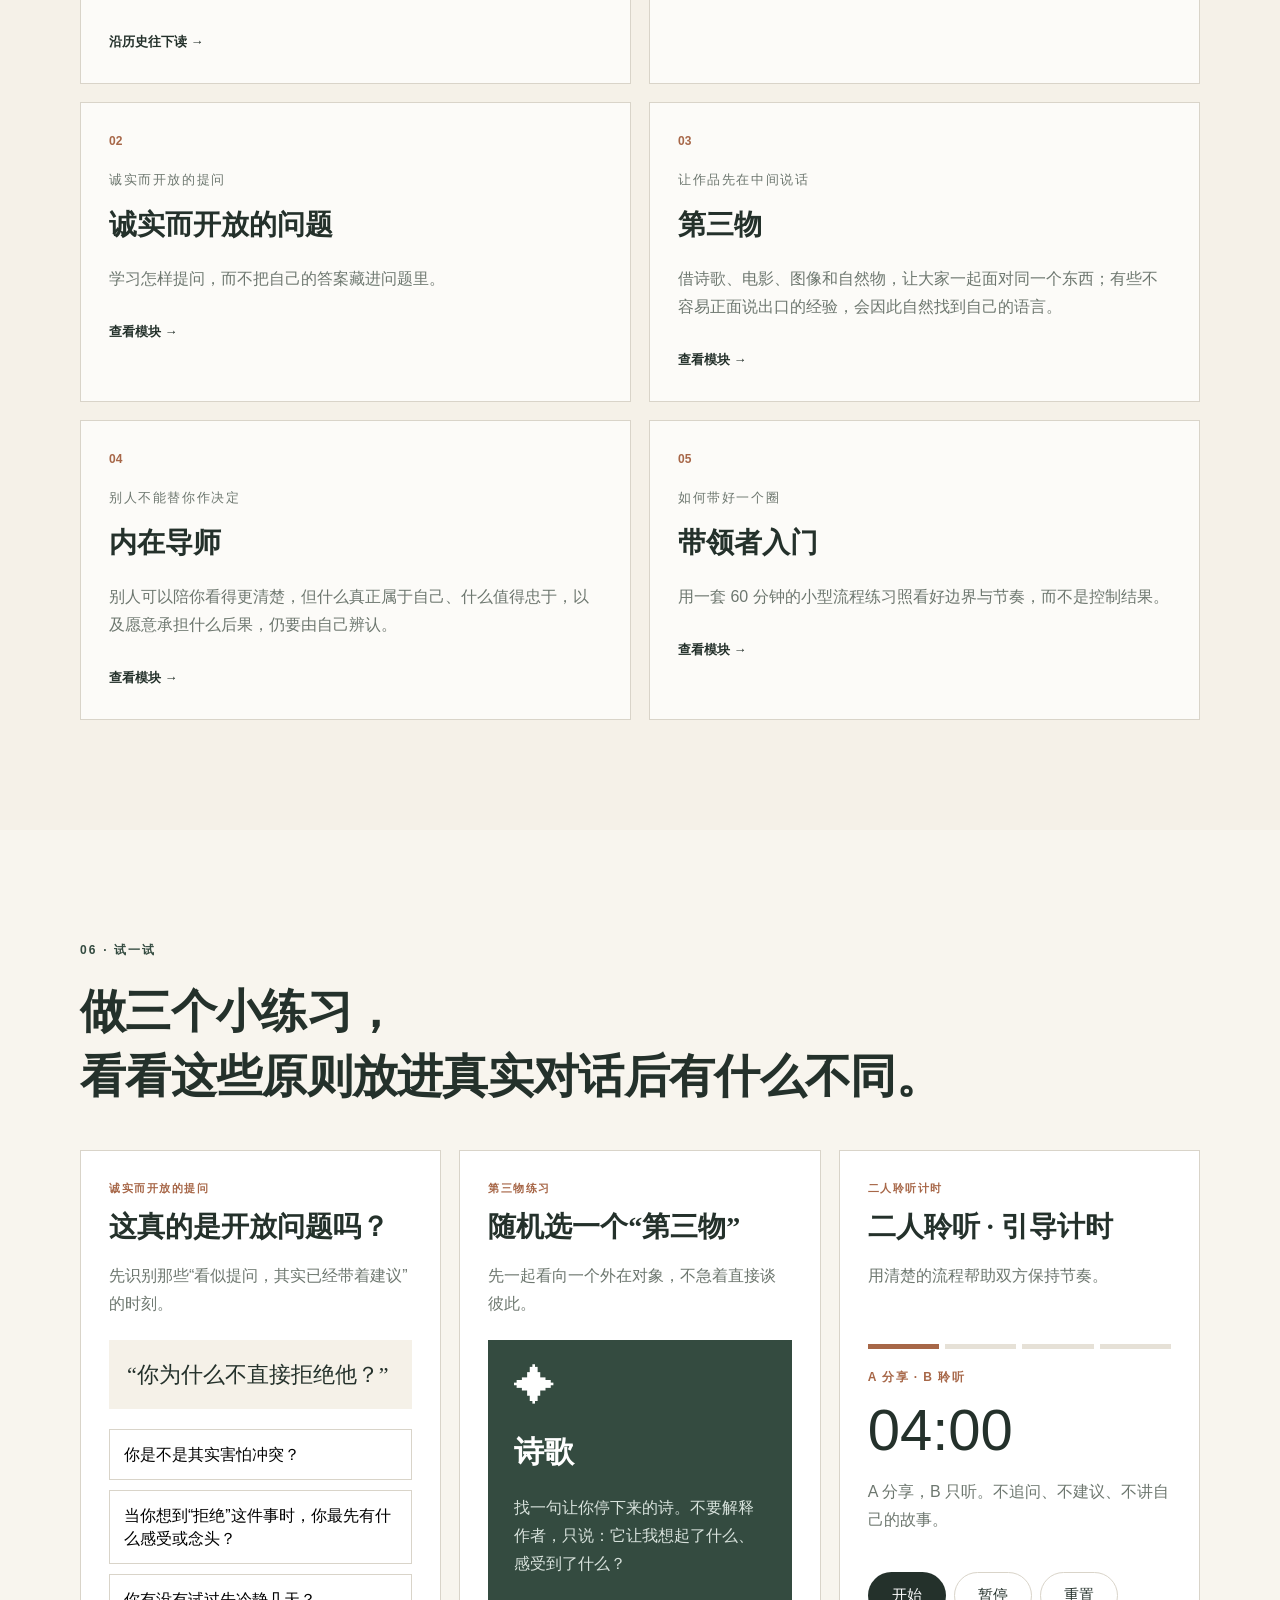
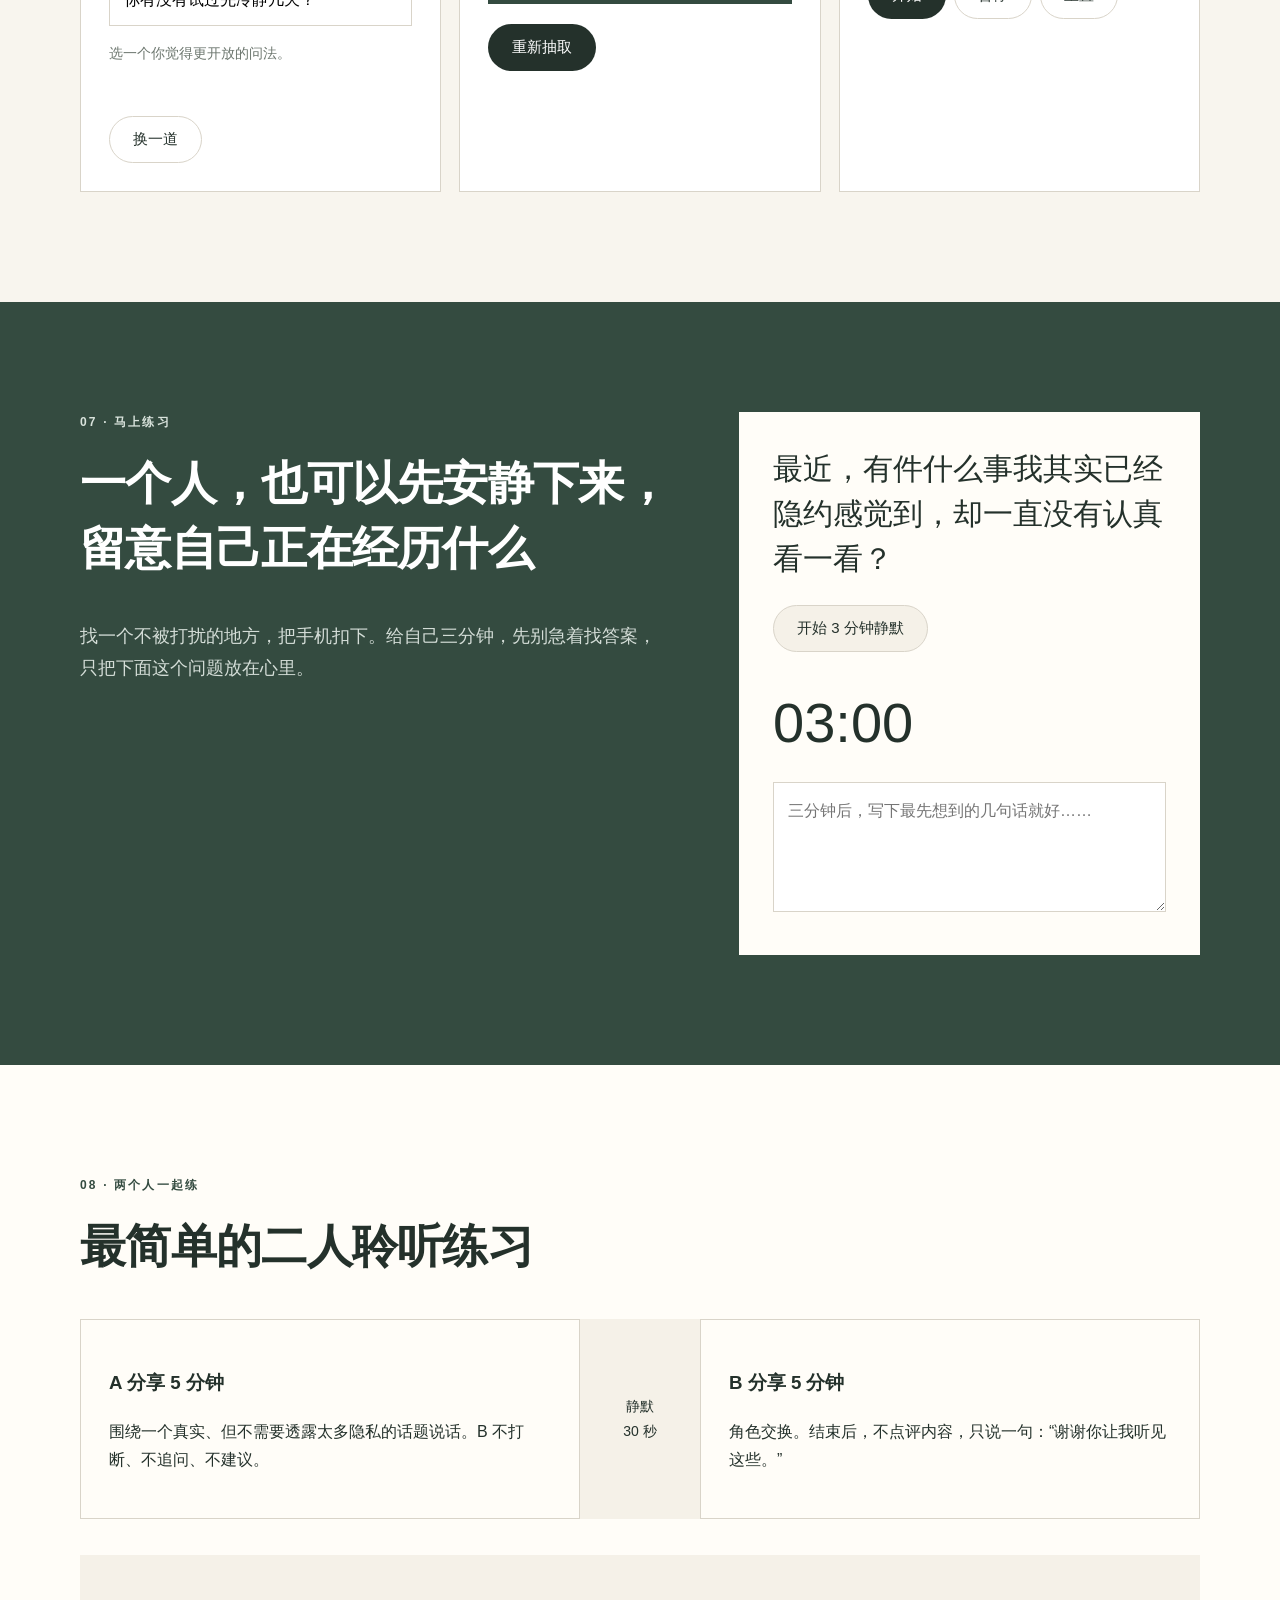
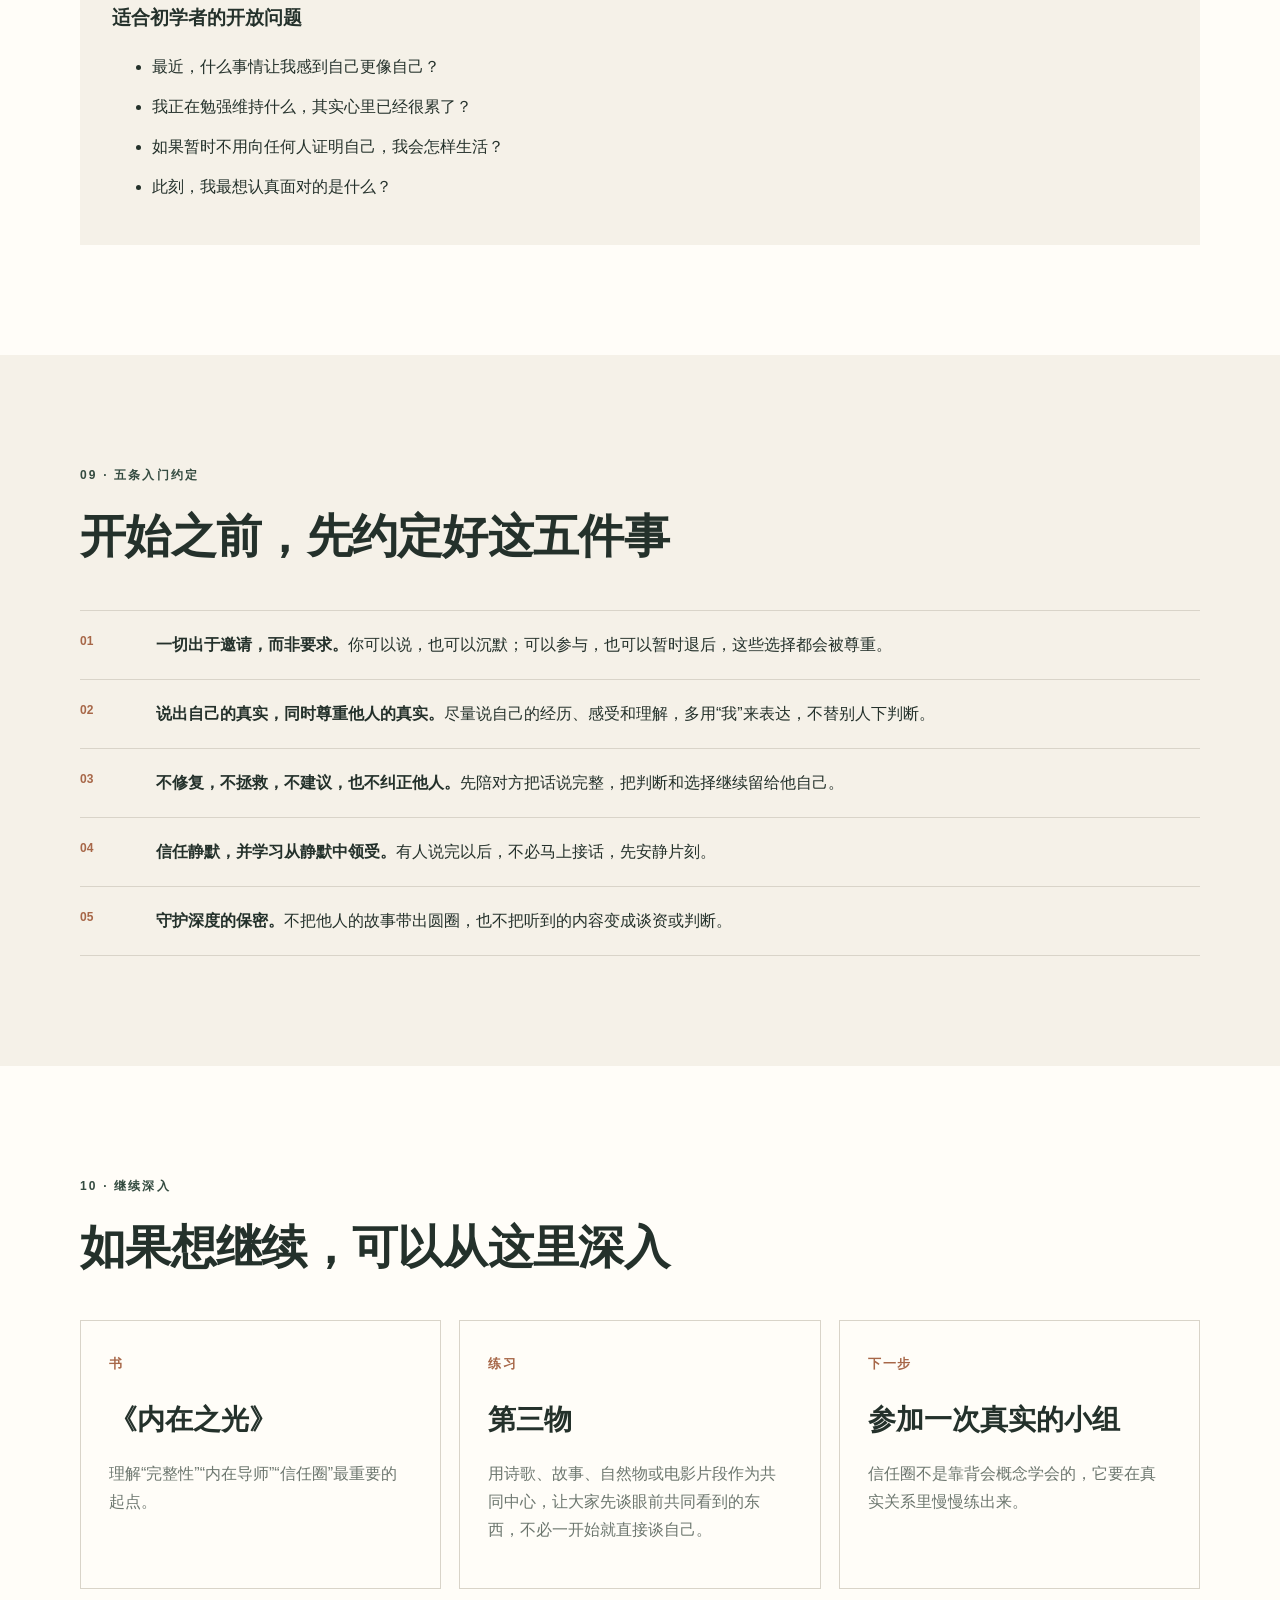
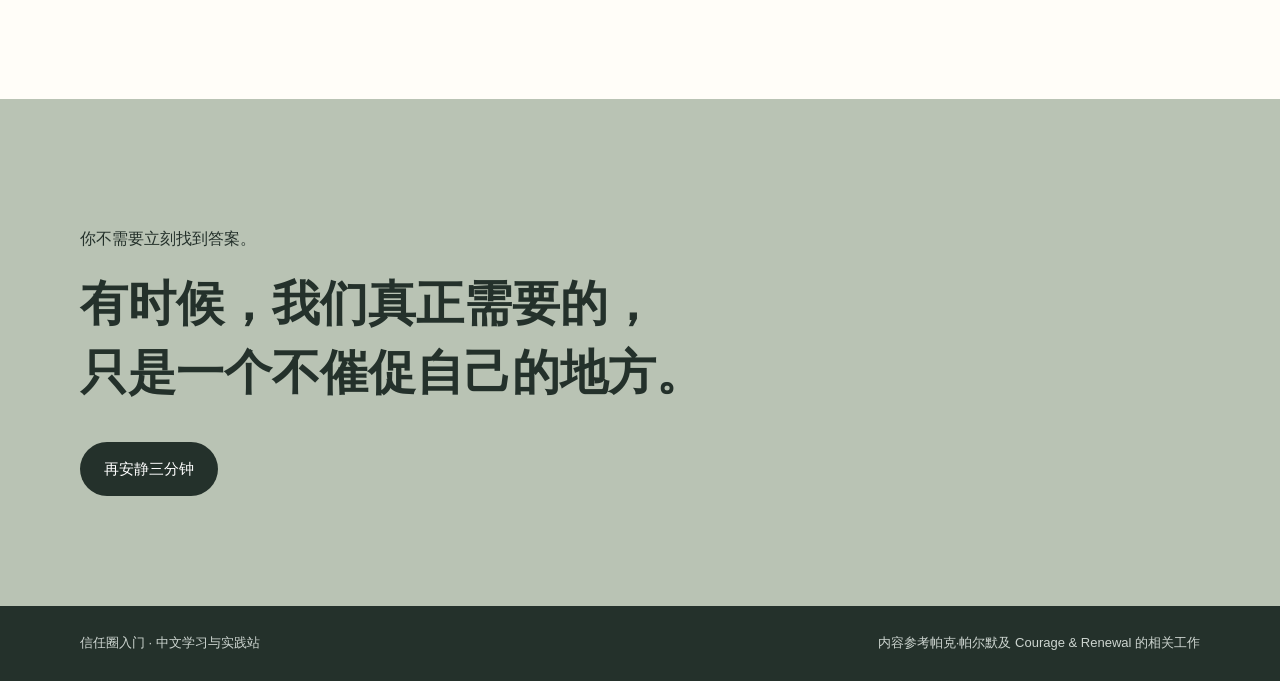
==== commit 527ff39a: "Add Circle of Trust history and development page" ====
--- a/index.html
+++ b/index.html
@@ -13,6 +13,7 @@
       <div class="brand">信任圈入门</div>
       <div class="nav-links">
         <a href="#what">什么是信任圈</a>
+        <a href="history.html">历史与发展</a>
         <a href="study.html">全书学习</a>
         <a href="chapters.html">章节深读</a>
         <a href="terminology.html">术语说明</a>
@@ -213,6 +214,7 @@
         <h2>如果想再往下读，可以从这里选一个入口</h2>
         <div class="module-grid">
           <a class="module-card study-feature-card" href="study.html"><span>从这里开始</span><small>《A Hidden Wholeness》学习与实践</small><h3>11 次完整学习与实践路线</h3><p>内容包括“分裂的生活”、第三物、深度聆听、开放提问、澄心会，以及怎样把这些练习放进日常。适合个人学习、共读和带领者练习。</p><b>打开全书学习地图 →</b></a>
+          <a class="module-card" href="history.html"><span>源流</span><small>从17世纪贵格会到当代信任圈</small><h3>历史与发展</h3><p>沿着 George Fox、John Woolman、Thomas Kelly、Douglas Steere、Pendle Hill 与 Parker Palmer，追踪信任圈的思想祖谱与实践演变。</p><b>沿历史往下读 →</b></a>
           <a class="module-card" href="touchstones.html"><span>01</span><small>如何创造值得信赖的空间</small><h3>11 条基石（Touchstones）</h3><p>学习怎样共同营造一个让人可以放心做自己的环境。</p><b>查看模块 →</b></a>
           <a class="module-card" href="questions.html"><span>02</span><small>诚实而开放的提问</small><h3>诚实而开放的问题</h3><p>学习怎样提问，而不把自己的答案藏进问题里。</p><b>查看模块 →</b></a>
           <a class="module-card" href="third-thing.html"><span>03</span><small>让作品先在中间说话</small><h3>第三物</h3><p>借诗歌、电影、图像和自然物，让大家一起面对同一个东西；有些不容易正面说出口的经验，会因此自然找到自己的语言。</p><b>查看模块 →</b></a>
--- a/styles.css
+++ b/styles.css
@@ -371,3 +371,119 @@
   .section{padding:78px 0}
   .footer-inner{display:block}.footer-inner div+div{margin-top:8px}
 }
+
+/* History & development */
+.history-hero{
+  background:
+    radial-gradient(circle at 80% 20%,rgba(255,255,255,.34),transparent 26%),
+    linear-gradient(135deg,#d5ddd2 0%,#a8b7a8 48%,#879989 100%);
+}
+.history-hero-copy{max-width:1080px}
+.history-hero-copy>p{max-width:850px}
+.history-hero-actions,.history-closing-actions{display:flex;gap:12px;flex-wrap:wrap;margin-top:30px}
+.history-lead{max-width:860px;color:var(--muted);font-size:18px;margin:-18px 0 36px}
+.history-intro-grid{grid-template-columns:1.35fr .75fr}
+.history-note{position:sticky;top:28px}
+.genealogy-scroll{overflow-x:auto;overflow-y:hidden;padding:14px 0 4px;scrollbar-color:#b8c1b7 transparent}
+.genealogy-map{display:block;min-width:1120px;width:100%;height:auto}
+.genealogy-flow{fill:none;stroke:#8b9a8d;stroke-width:2}
+.genealogy-branch{fill:none;stroke:#b5896d;stroke-width:1.6;stroke-dasharray:5 7}
+.genealogy-node circle{fill:#fffdf8;stroke:#7c8d81;stroke-width:1.4}
+.genealogy-node.side circle{fill:#f1e8dc;stroke:#a76748}
+.genealogy-node.institution circle{fill:#e7ede5;stroke:#708578}
+.genealogy-node.final circle{fill:#344b40;stroke:#344b40}
+.genealogy-node text{font-size:11px;fill:#6d776f;letter-spacing:.03em}
+.genealogy-node .name{font-family:"Songti SC","STSong",serif;font-size:14px;font-weight:700;fill:#24312b;letter-spacing:0}
+.genealogy-node .sub{font-size:10px;fill:#6d776f;letter-spacing:0}
+.genealogy-node.final text,.genealogy-node.final .name,.genealogy-node.final .sub{fill:#fffdf8}
+.genealogy-caption{font-size:12px;fill:#6d776f;text-anchor:middle}
+.history-three-lines{display:grid;grid-template-columns:repeat(3,1fr);gap:18px;margin-top:8px}
+.history-three-lines article{background:rgba(255,255,255,.7);border:1px solid var(--line);padding:24px}
+.history-three-lines span{font-size:11px;color:var(--rust);font-weight:700;letter-spacing:.12em}
+.history-three-lines h3{font-family:"Songti SC",serif;font-size:28px;margin:10px 0 8px}
+.history-three-lines p{margin:0;color:var(--muted)}
+
+.history-timeline{position:relative}
+.history-timeline::before{content:"";position:absolute;left:93px;top:0;bottom:0;width:1px;background:var(--line)}
+.history-era{display:grid;grid-template-columns:155px 1fr;gap:34px;position:relative;padding:0 0 84px}
+.history-era:last-child{padding-bottom:0}
+.history-year{font-size:13px;font-weight:700;letter-spacing:.06em;color:var(--rust);padding-top:9px;position:relative}
+.history-year::after{content:"";position:absolute;right:53px;top:13px;width:11px;height:11px;border-radius:50%;background:var(--white);border:2px solid var(--rust);z-index:2}
+.history-era-branch .history-year::after{border-color:#b5896d;background:#f3e9de}
+.history-era-institution .history-year::after{border-color:#708578;background:#e7ede5}
+.history-era-main{min-width:0}
+.history-era-heading{display:flex;justify-content:space-between;gap:24px;align-items:flex-start}
+.history-era-heading small{display:block;font-size:11px;letter-spacing:.13em;color:var(--rust);font-weight:700;margin-bottom:8px}
+.history-era-heading h3{font-family:"Songti SC","STSong",serif;font-size:clamp(28px,3.2vw,40px);line-height:1.42;margin:0 0 18px;max-width:22em}
+.history-era-main>p{font-size:17px;color:#45534c;max-width:880px}
+.history-monogram{width:72px;height:72px;border-radius:50%;display:grid;place-items:center;flex:0 0 auto;background:#e8eee8;border:1px solid #afbbb2;font-family:Georgia,serif;font-size:20px;color:var(--deep)}
+.history-monogram.branch{background:#f2e7da;border-color:#d2ae92;color:#8b573e}
+.history-monogram.institution{background:#dfe8df}
+.history-monogram.final{background:var(--deep);color:white;border-color:var(--deep);font-size:16px}
+.history-concepts{display:flex;gap:8px;flex-wrap:wrap;margin:22px 0}
+.history-concepts span{border:1px solid var(--line);background:#fbfaf6;padding:6px 10px;font-size:12px;color:#5e6b64}
+.history-shift{background:#f6f2e9;border-left:3px solid var(--rust);padding:18px 22px;margin:24px 0}
+.history-shift b{display:block;font-size:12px;letter-spacing:.1em;color:var(--rust);margin-bottom:6px}
+.history-shift p{margin:0;color:#536058}
+.history-media-grid{display:grid;grid-template-columns:repeat(2,minmax(0,1fr));gap:14px;margin-top:24px}
+.history-media,.history-text-link{display:grid;color:var(--ink);text-decoration:none;border:1px solid var(--line);background:white;min-width:0;transition:transform .2s ease,border-color .2s ease}
+.history-media{grid-template-columns:190px 1fr}
+.history-media:hover,.history-text-link:hover{transform:translateY(-2px);border-color:#879989}
+.history-media img{width:100%;height:100%;min-height:126px;object-fit:cover;display:block;background:#e7e3da}
+.history-media div,.history-text-link{padding:18px}
+.history-media small,.history-text-link small{display:block;color:var(--rust);font-size:10px;letter-spacing:.1em;font-weight:700;margin-bottom:7px}
+.history-media strong,.history-text-link strong{display:block;font-family:"Songti SC",serif;font-size:19px;line-height:1.45}
+.history-media span,.history-text-link span{display:block;color:var(--muted);font-size:13px;line-height:1.55;margin-top:6px}
+
+.history-translation-table{border:1px solid var(--line);background:#fff}
+.history-translation-row{display:grid;grid-template-columns:1fr 1.15fr 1.25fr;border-bottom:1px solid var(--line)}
+.history-translation-row:last-child{border-bottom:0}
+.history-translation-row>*{padding:18px 20px;margin:0}
+.history-translation-row>*+*{border-left:1px solid var(--line)}
+.history-translation-row.head{background:var(--deep);color:#fff;font-size:13px;font-weight:700}
+.history-translation-row b{display:block;font-family:"Songti SC",serif;font-size:18px}
+.history-translation-row small{display:block;color:var(--rust);margin-top:3px}
+.history-translation-row p{color:var(--muted)}
+.evolution-flow{display:grid;grid-template-columns:repeat(11,auto);align-items:stretch;gap:10px}
+.evolution-flow>div{min-width:130px;background:var(--paper);border:1px solid var(--line);padding:20px}
+.evolution-flow>div span{font-size:10px;color:var(--rust);font-weight:700}
+.evolution-flow>div strong{display:block;font-family:"Songti SC",serif;font-size:24px;margin:7px 0}
+.evolution-flow>div p{margin:0;color:var(--muted);font-size:13px}
+.evolution-flow>i{font-style:normal;display:grid;place-items:center;color:#98a59b}
+.history-deeper h2{color:white}
+.history-source-grid{display:grid;grid-template-columns:repeat(3,1fr);gap:14px}
+.history-source-grid a{display:block;color:white;text-decoration:none;border:1px solid rgba(255,255,255,.2);padding:24px;transition:background .2s ease,transform .2s ease}
+.history-source-grid a:hover{background:rgba(255,255,255,.07);transform:translateY(-2px)}
+.history-source-grid small{display:block;color:#d7b89f;font-size:10px;letter-spacing:.11em;font-weight:700;margin-bottom:9px}
+.history-source-grid strong{display:block;font-family:"Songti SC",serif;font-size:22px;line-height:1.4}
+.history-source-grid span{display:block;color:#d4ddd7;font-size:13px;margin-top:8px}
+.history-closing .ghost{background:rgba(255,255,255,.18)}
+.history-page [aria-current="page"]{font-weight:700;text-decoration:underline;text-underline-offset:5px}
+
+@media(max-width:980px){
+  .history-media{grid-template-columns:150px 1fr}
+  .history-three-lines{grid-template-columns:1fr}
+  .history-source-grid{grid-template-columns:repeat(2,1fr)}
+  .evolution-flow{display:flex;overflow-x:auto;padding-bottom:8px}
+  .evolution-flow>div{flex:0 0 150px}
+  .evolution-flow>i{flex:0 0 18px}
+}
+@media(max-width:780px){
+  .history-intro-grid{grid-template-columns:1fr}
+  .history-note{position:static}
+  .genealogy-scroll{margin-right:-20px;padding-right:20px}
+  .genealogy-map{min-width:980px}
+  .history-timeline::before{left:6px}
+  .history-era{grid-template-columns:1fr;gap:12px;padding-left:28px;padding-bottom:64px}
+  .history-year{padding-top:0}
+  .history-year::after{left:-27px;right:auto;top:4px}
+  .history-era-heading{display:block}
+  .history-monogram{width:58px;height:58px;margin:8px 0 18px}
+  .history-media-grid{grid-template-columns:1fr}
+  .history-media{grid-template-columns:120px 1fr}
+  .history-media img{min-height:116px}
+  .history-translation-table{overflow-x:auto}
+  .history-translation-row{min-width:760px}
+  .history-source-grid{grid-template-columns:1fr}
+  .history-hero-actions .btn,.history-closing-actions .btn{width:100%}
+}
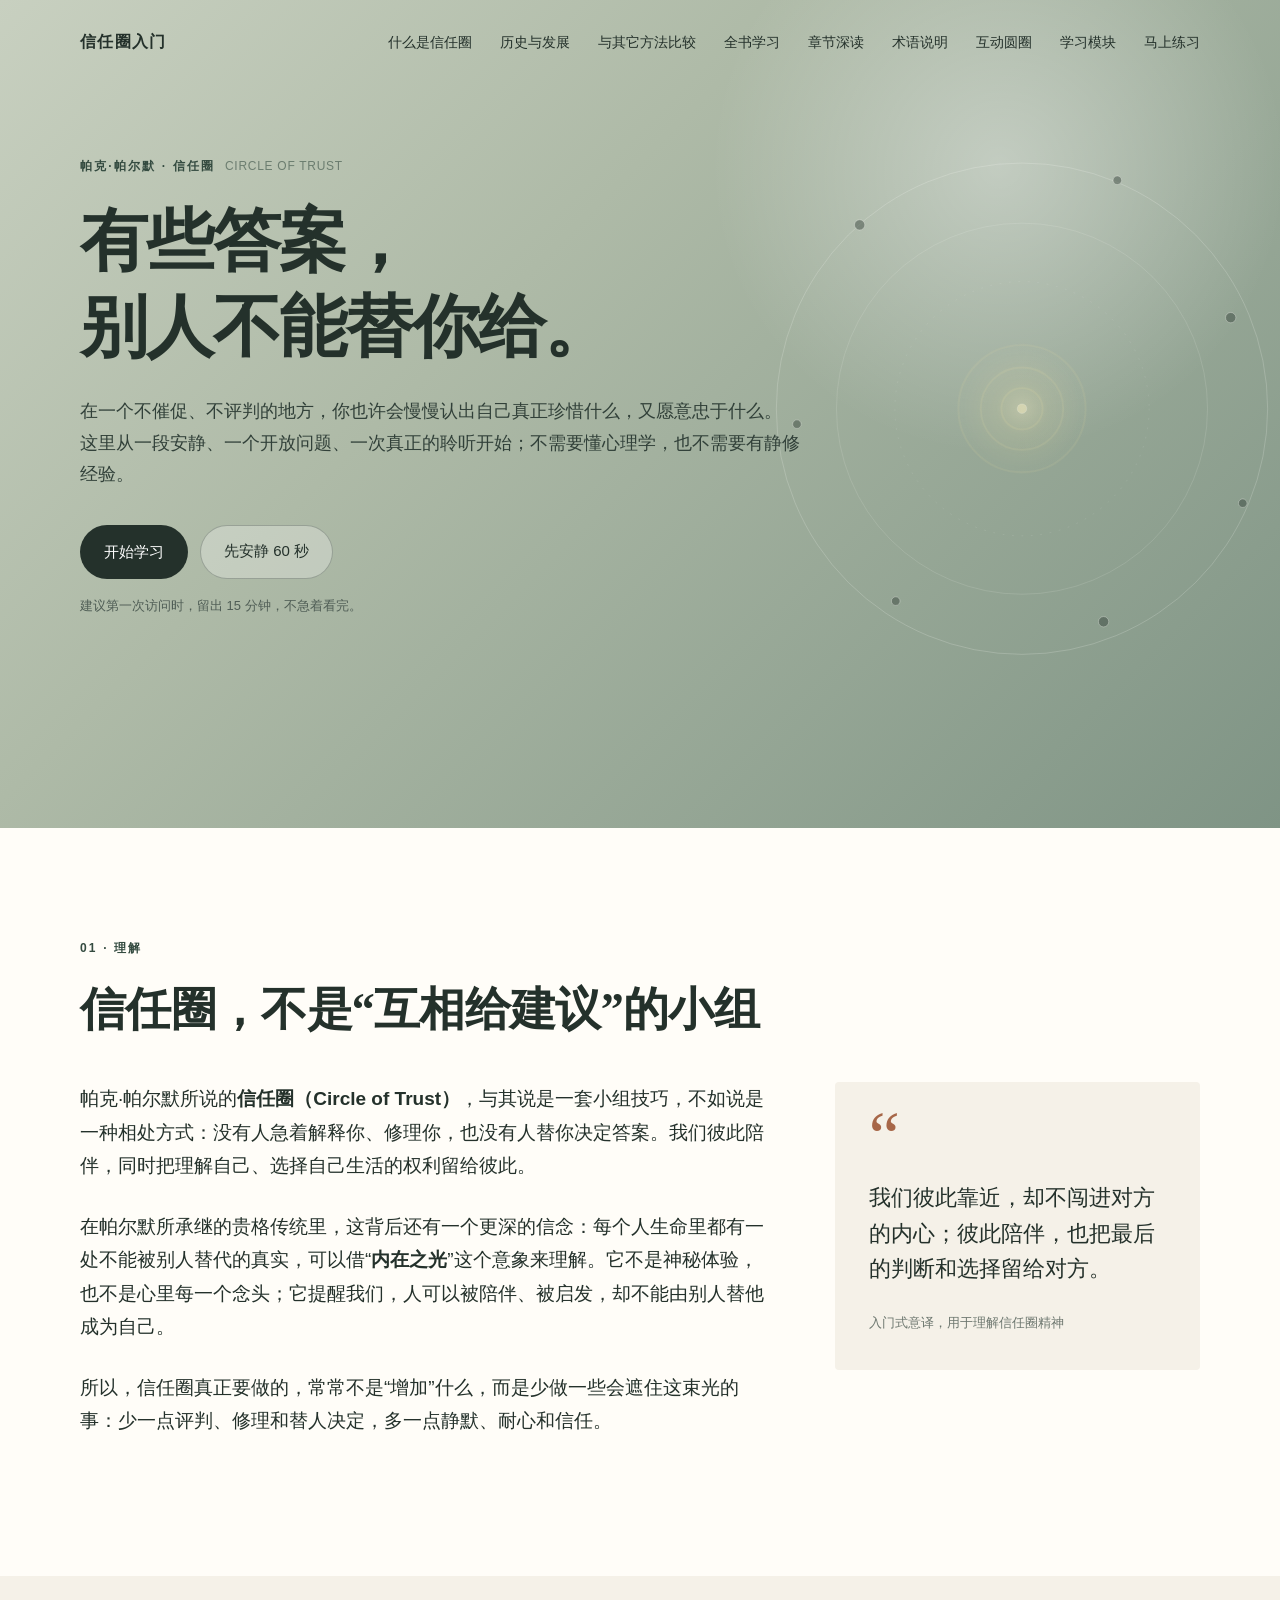
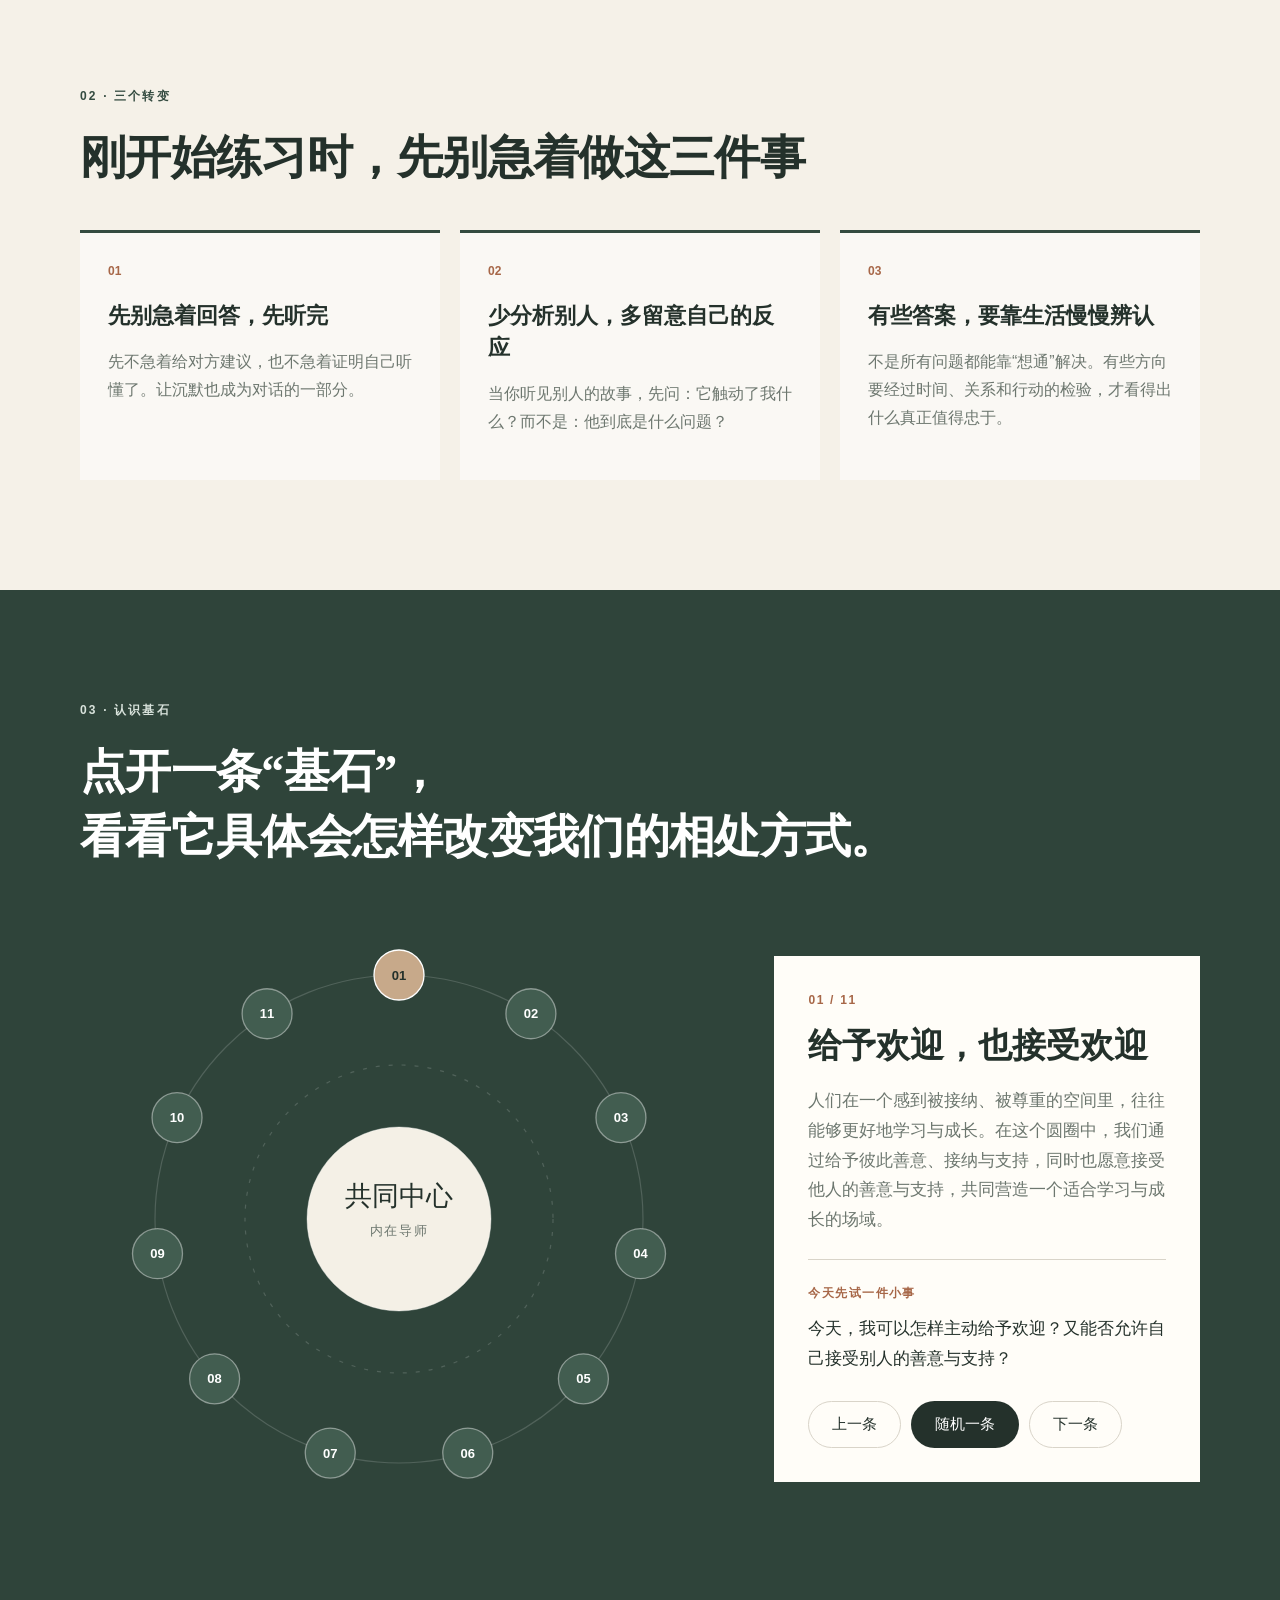
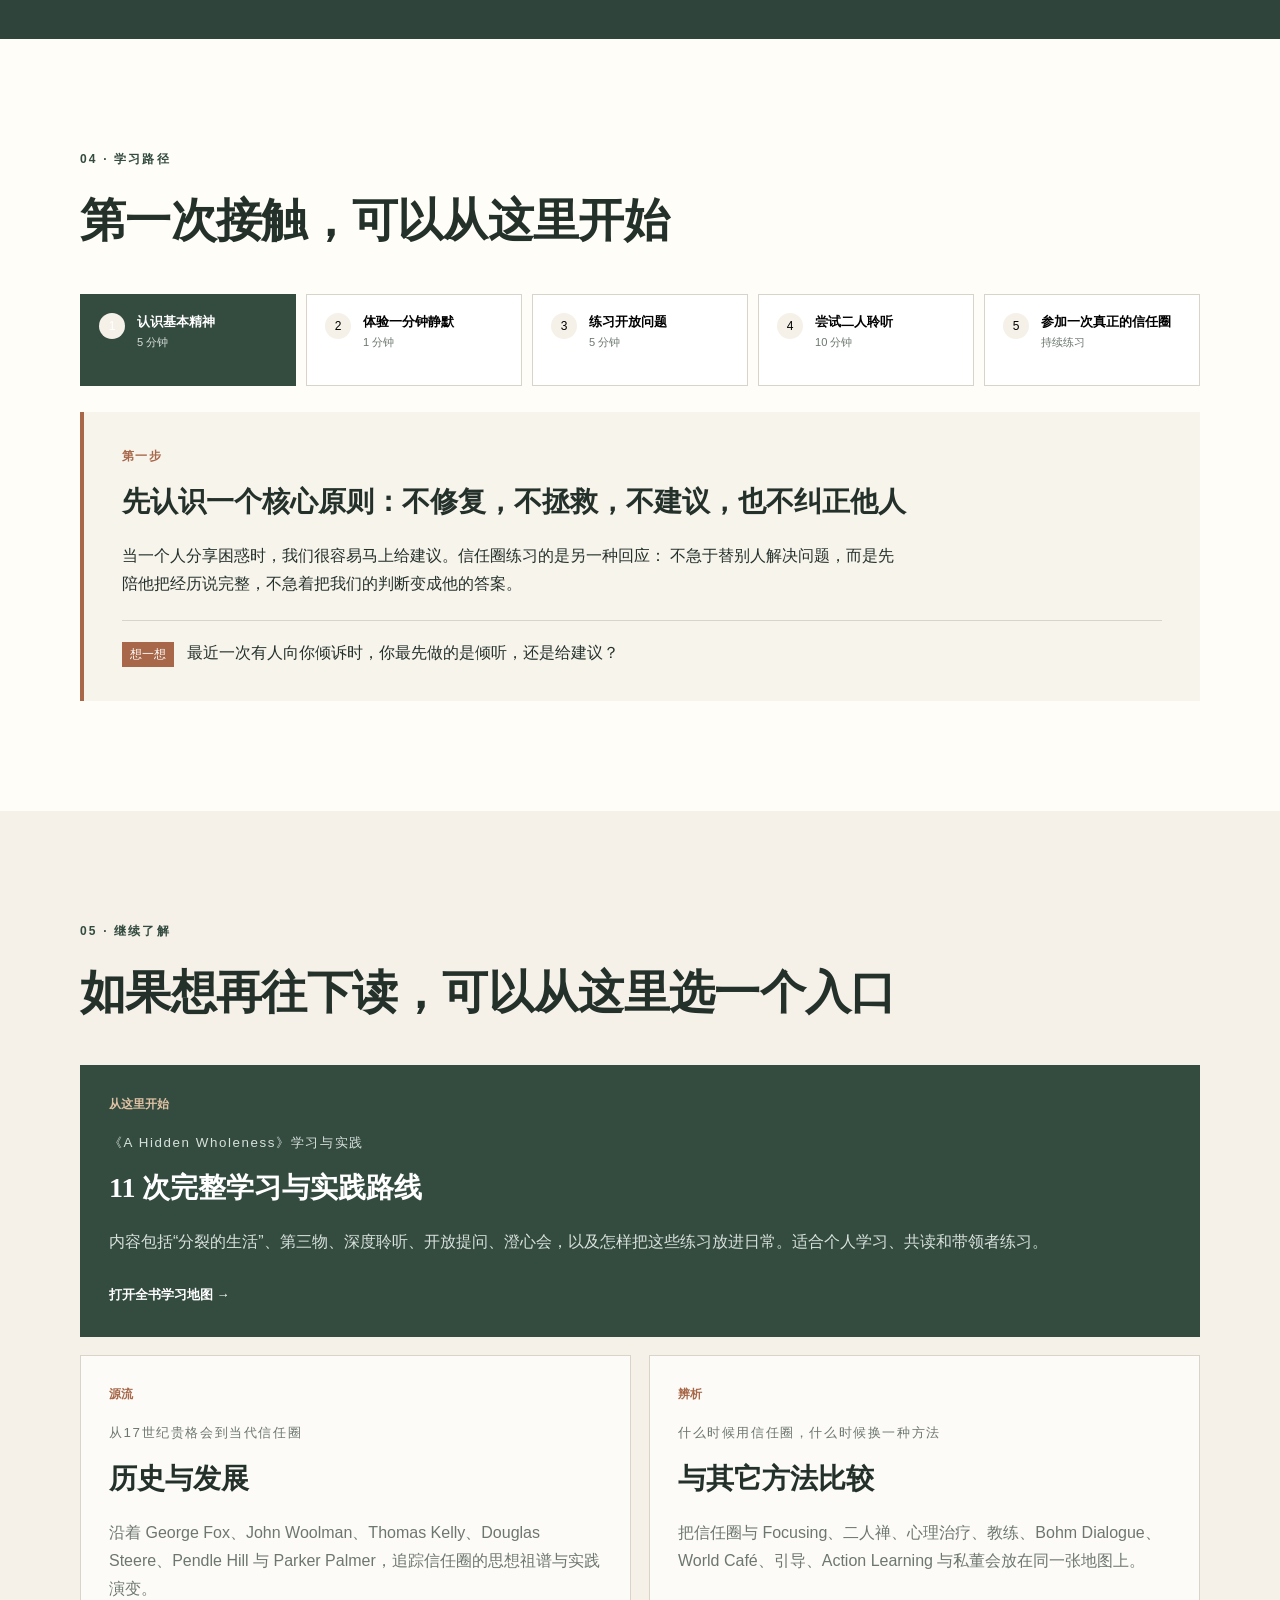
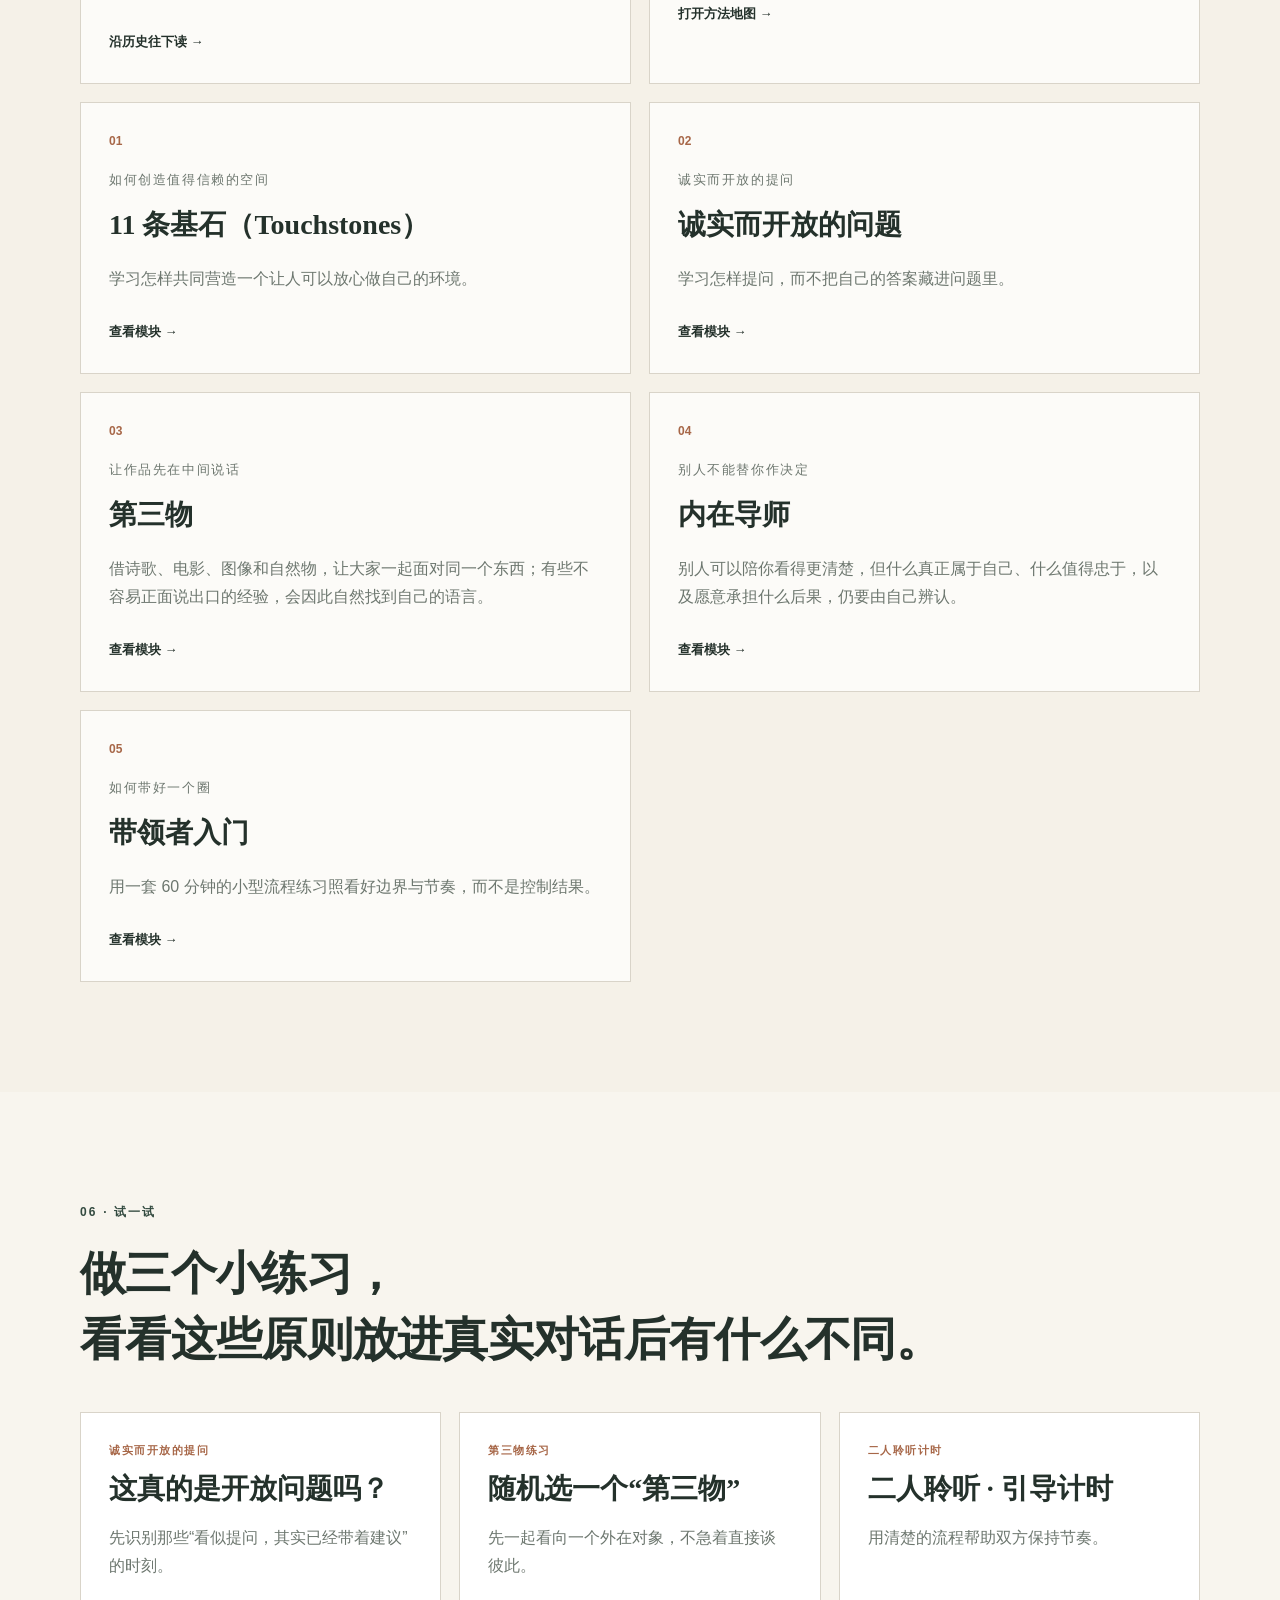
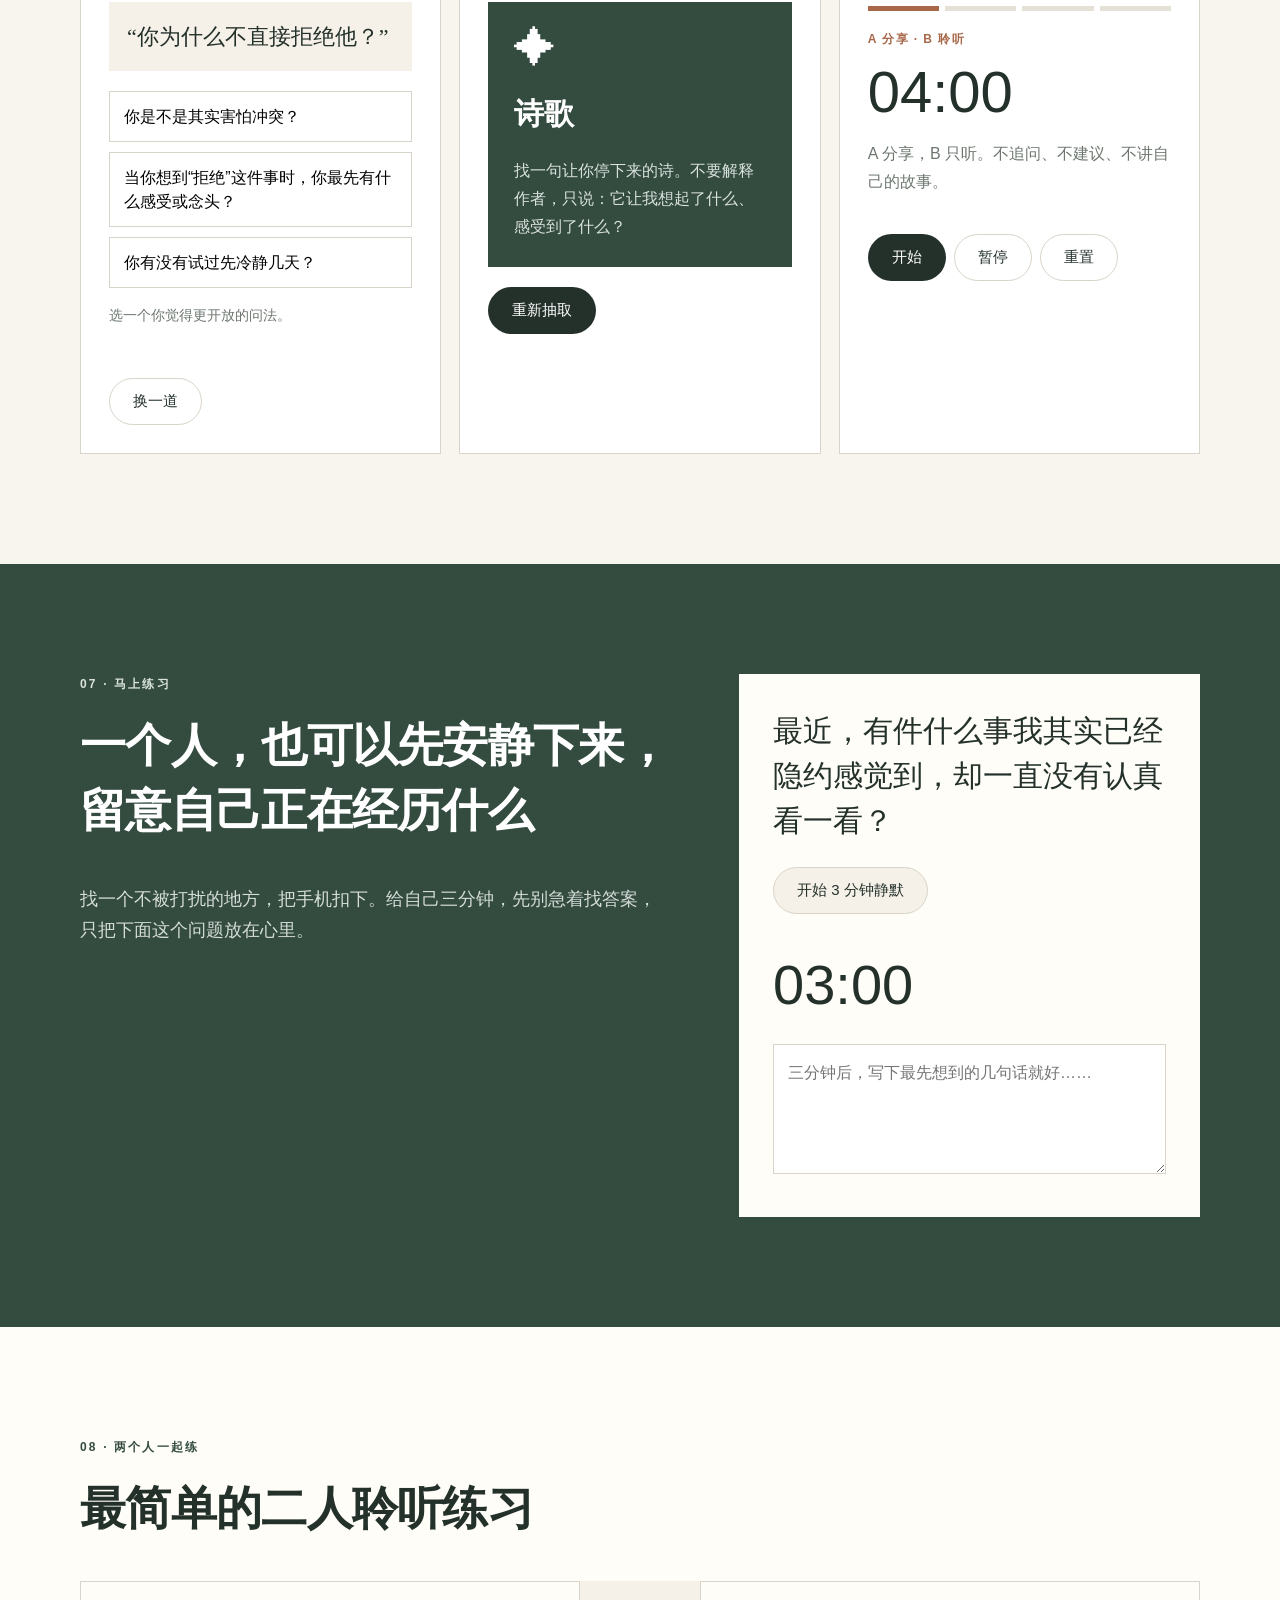
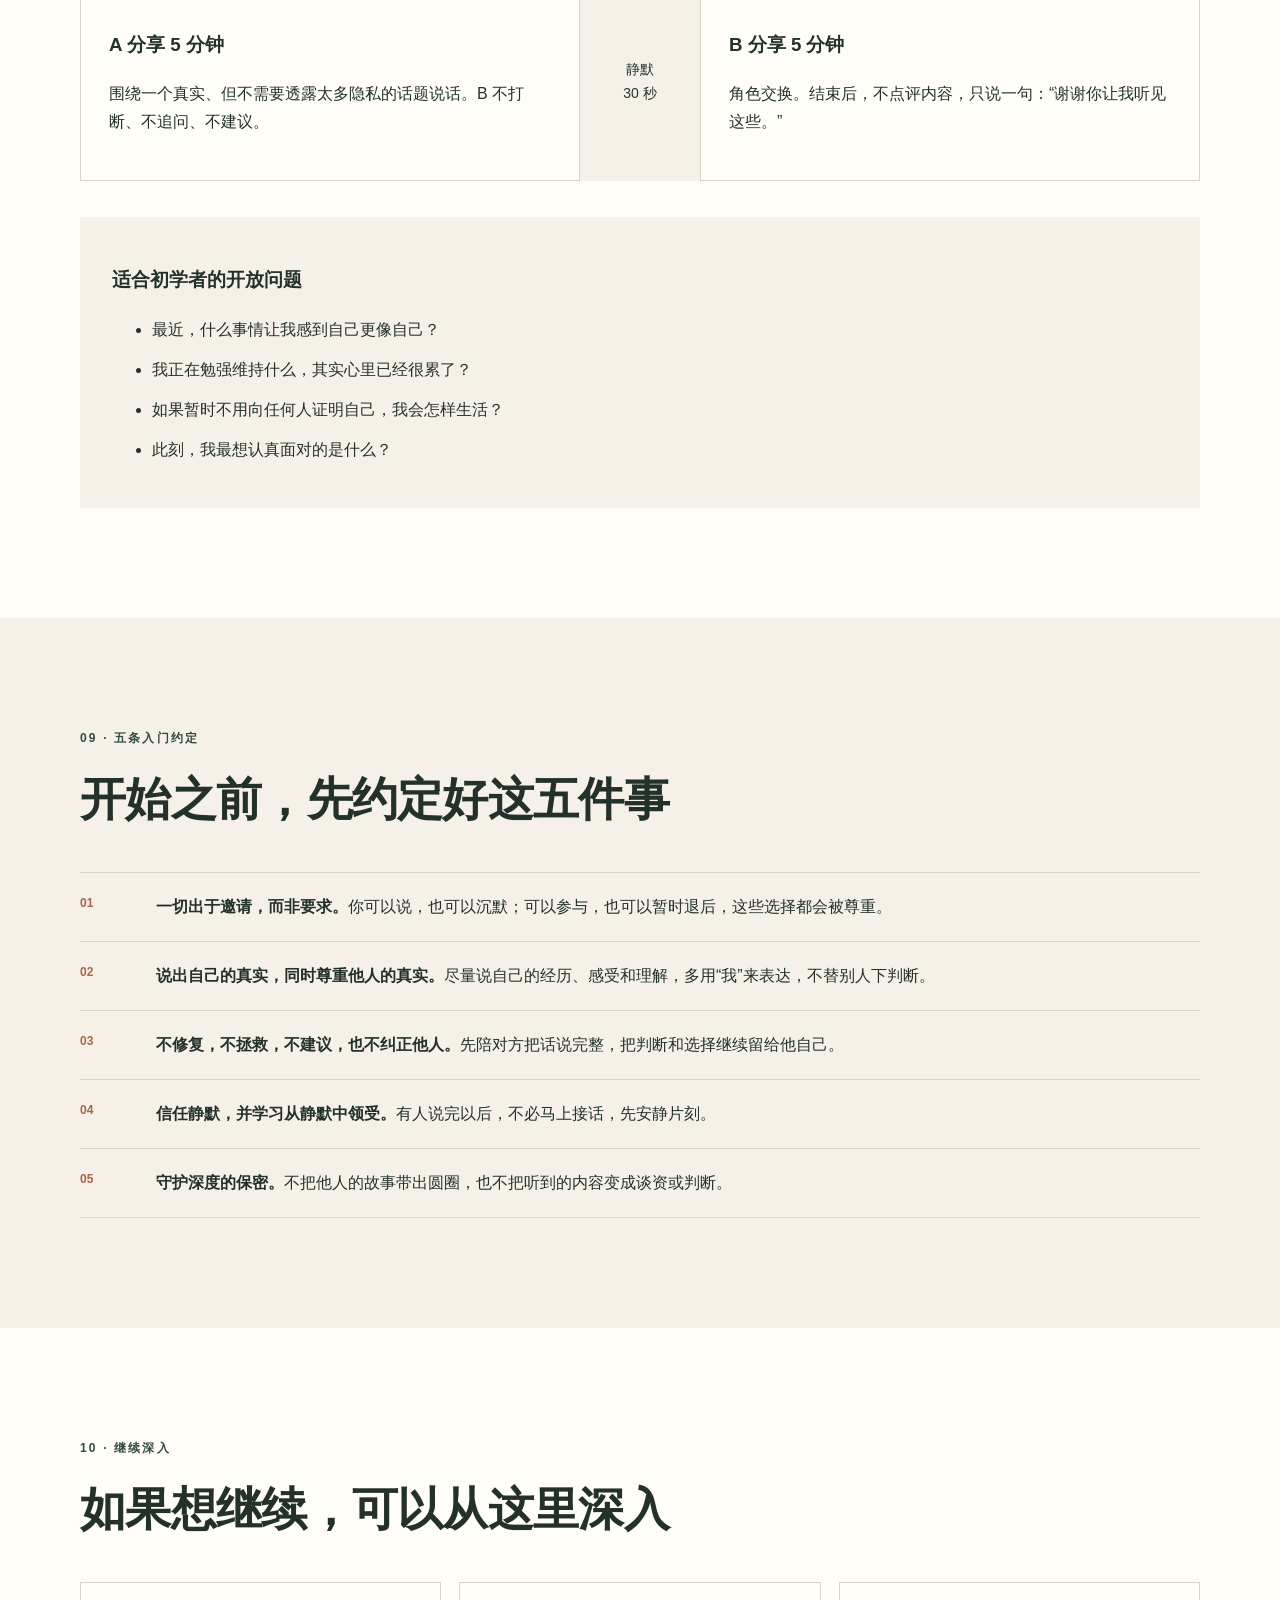
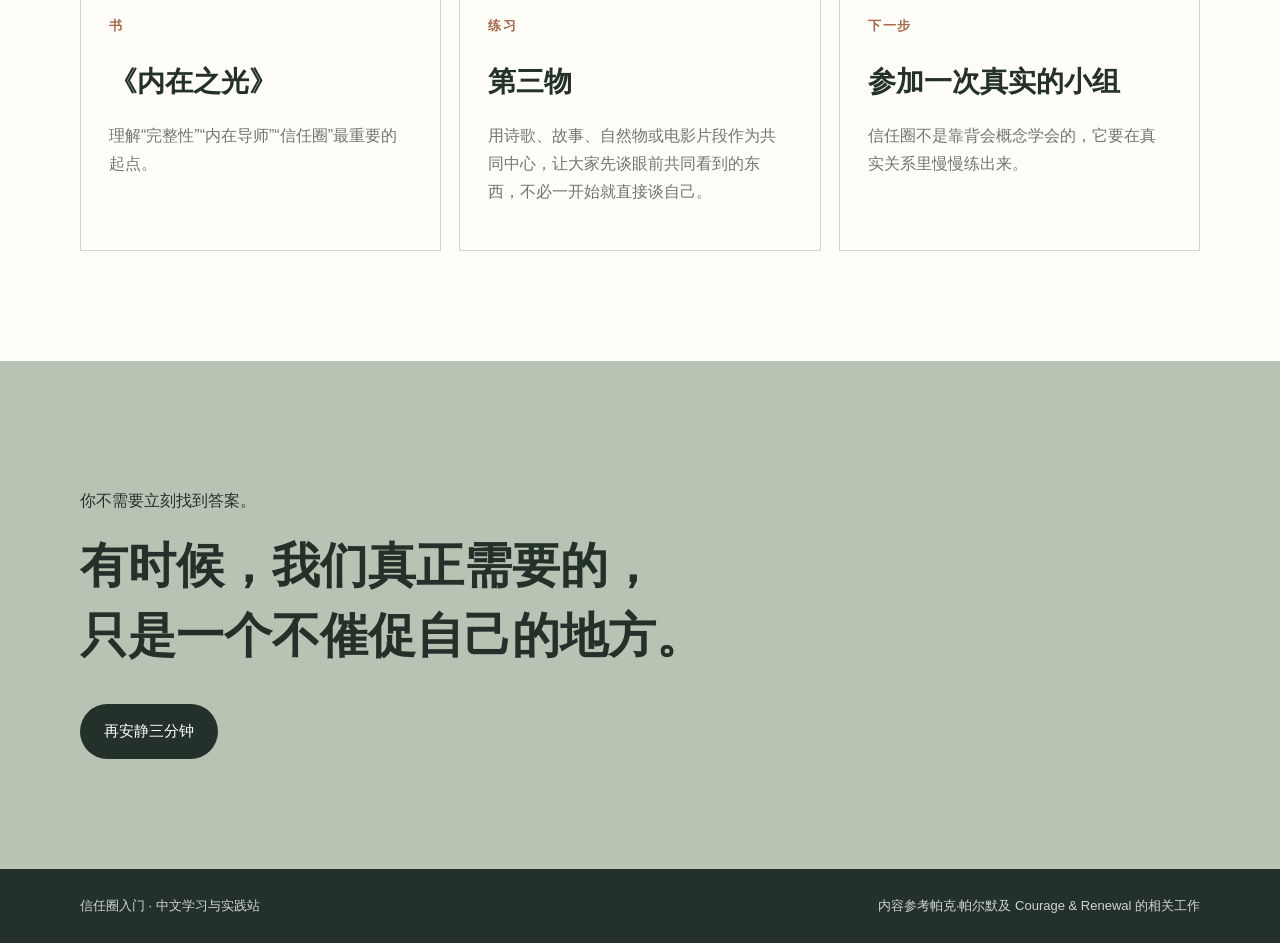
==== commit 94d56558: "Add Circle of Trust method comparison guide" ====
--- a/index.html
+++ b/index.html
@@ -14,6 +14,7 @@
       <div class="nav-links">
         <a href="#what">什么是信任圈</a>
         <a href="history.html">历史与发展</a>
+        <a href="comparison.html">与其它方法比较</a>
         <a href="study.html">全书学习</a>
         <a href="chapters.html">章节深读</a>
         <a href="terminology.html">术语说明</a>
@@ -215,6 +216,7 @@
         <div class="module-grid">
           <a class="module-card study-feature-card" href="study.html"><span>从这里开始</span><small>《A Hidden Wholeness》学习与实践</small><h3>11 次完整学习与实践路线</h3><p>内容包括“分裂的生活”、第三物、深度聆听、开放提问、澄心会，以及怎样把这些练习放进日常。适合个人学习、共读和带领者练习。</p><b>打开全书学习地图 →</b></a>
           <a class="module-card" href="history.html"><span>源流</span><small>从17世纪贵格会到当代信任圈</small><h3>历史与发展</h3><p>沿着 George Fox、John Woolman、Thomas Kelly、Douglas Steere、Pendle Hill 与 Parker Palmer，追踪信任圈的思想祖谱与实践演变。</p><b>沿历史往下读 →</b></a>
+          <a class="module-card" href="comparison.html"><span>辨析</span><small>什么时候用信任圈，什么时候换一种方法</small><h3>与其它方法比较</h3><p>把信任圈与 Focusing、二人禅、心理治疗、教练、Bohm Dialogue、World Café、引导、Action Learning 与私董会放在同一张地图上。</p><b>打开方法地图 →</b></a>
           <a class="module-card" href="touchstones.html"><span>01</span><small>如何创造值得信赖的空间</small><h3>11 条基石（Touchstones）</h3><p>学习怎样共同营造一个让人可以放心做自己的环境。</p><b>查看模块 →</b></a>
           <a class="module-card" href="questions.html"><span>02</span><small>诚实而开放的提问</small><h3>诚实而开放的问题</h3><p>学习怎样提问，而不把自己的答案藏进问题里。</p><b>查看模块 →</b></a>
           <a class="module-card" href="third-thing.html"><span>03</span><small>让作品先在中间说话</small><h3>第三物</h3><p>借诗歌、电影、图像和自然物，让大家一起面对同一个东西；有些不容易正面说出口的经验，会因此自然找到自己的语言。</p><b>查看模块 →</b></a>
--- a/styles.css
+++ b/styles.css
@@ -487,3 +487,120 @@
   .history-source-grid{grid-template-columns:1fr}
   .history-hero-actions .btn,.history-closing-actions .btn{width:100%}
 }
+
+/* Circle of Trust method comparison */
+.comparison-hero{
+  background:
+    radial-gradient(circle at 78% 22%,rgba(255,255,255,.34),transparent 25%),
+    linear-gradient(135deg,#d7ddd4 0%,#acb9ad 47%,#84968a 100%);
+}
+.comparison-hero-copy{max-width:1080px}
+.comparison-hero-copy>p{max-width:880px}
+.comparison-hero-actions,.comparison-closing-actions{display:flex;gap:12px;flex-wrap:wrap;margin-top:30px}
+.comparison-page [aria-current="page"]{font-weight:700;text-decoration:underline;text-underline-offset:5px}
+.comparison-intro-grid{grid-template-columns:1.35fr .75fr}
+.comparison-definition{background:var(--deep);color:white;padding:32px;position:sticky;top:28px}
+.comparison-definition small{display:block;color:#d9bba2;font-size:11px;letter-spacing:.14em;font-weight:700}
+.comparison-definition>strong{display:block;font-family:"Songti SC",serif;font-size:38px;margin:10px 0 8px}
+.comparison-definition>p{color:#d7e0da;margin:0 0 24px}
+.definition-flow{display:flex;align-items:center;gap:7px;flex-wrap:wrap;border-top:1px solid rgba(255,255,255,.16);padding-top:20px}
+.definition-flow span{font-size:13px;border:1px solid rgba(255,255,255,.22);padding:5px 9px}
+.definition-flow i{font-style:normal;color:#aebcb3}
+
+.method-table-wrap{overflow-x:auto;border:1px solid var(--line);background:white}
+.method-table{border-collapse:collapse;min-width:1080px;width:100%;font-size:14px;line-height:1.55}
+.method-table th,.method-table td{padding:16px 18px;border-right:1px solid var(--line);border-bottom:1px solid var(--line);vertical-align:top;text-align:left}
+.method-table th:last-child,.method-table td:last-child{border-right:0}
+.method-table thead th{background:var(--deep);color:white;font-size:12px;letter-spacing:.06em}
+.method-table tbody th{font-family:"Songti SC",serif;font-size:18px;width:160px}
+.method-table tbody th small{font-family:-apple-system,BlinkMacSystemFont,"PingFang SC",sans-serif;color:var(--muted);font-size:10px;font-weight:500}
+.method-highlight th,.method-highlight td{background:#edf2eb}
+.method-highlight th{color:var(--deep)}
+.comparison-caveat{color:var(--muted);font-size:13px;margin:14px 0 0}
+.comparison-lead{max-width:860px;color:var(--muted);font-size:18px;margin:-18px 0 28px}
+
+.method-map-wrap{overflow-x:auto;background:#f7f4ec;border:1px solid var(--line);padding:20px}
+.method-map{display:block;min-width:840px;width:100%;height:auto}
+.map-bg{fill:#fbfaf6;stroke:#d9d4c9}
+.map-axis{stroke:#d2cec4;stroke-width:1}
+.map-axis-label{fill:#69746d;font-size:13px}
+.map-quadrant{fill:#9b7a65;font-size:12px;font-weight:700;letter-spacing:.08em}
+.map-bubble circle{fill:#e5ebe4;stroke:#839387;stroke-width:1.2}
+.map-bubble text{fill:#2d3a33;text-anchor:middle;dominant-baseline:middle;font-size:13px;font-weight:700}
+.map-bubble .sub{font-size:9px;font-weight:500;fill:#657068}
+.map-bubble.cot circle{fill:#344b40;stroke:#344b40;filter:drop-shadow(0 5px 10px rgba(36,49,43,.15))}
+.map-bubble.cot text{fill:white;font-size:16px}
+.map-bubble.cot .sub{fill:#d8e2dc;font-size:10px}
+.map-reading{display:grid;grid-template-columns:repeat(4,1fr);gap:12px;margin-top:18px}
+.map-reading>div{border-top:2px solid var(--deep);padding:16px 4px}
+.map-reading b{display:block;font-size:14px}
+.map-reading p{color:var(--muted);font-size:13px;margin:6px 0 0}
+
+.comparison-deep{background:#2f443a;color:white}
+.comparison-deep h2{color:white}
+.comparison-pairs{display:grid;grid-template-columns:repeat(2,1fr);gap:16px}
+.comparison-pair{background:#fffdf8;color:var(--ink);padding:26px}
+.pair-head{display:flex;align-items:baseline;gap:12px;border-bottom:1px solid var(--line);padding-bottom:13px;margin-bottom:18px}
+.pair-head span{color:var(--rust);font-size:11px;font-weight:700}
+.pair-head h3{font-family:"Songti SC",serif;font-size:25px;margin:0}
+.pair-grid{display:grid;grid-template-columns:1fr 1fr;gap:14px}
+.pair-grid>div{background:var(--paper);padding:16px}
+.pair-grid small{display:block;color:var(--rust);font-weight:700;letter-spacing:.1em}
+.pair-grid p{color:#59655e;margin:6px 0 0;font-size:14px}
+.pair-summary{border-left:3px solid var(--rust);padding-left:14px;margin:18px 0 0;font-size:14px}
+
+.use-grid,.switch-grid{display:grid;grid-template-columns:repeat(3,1fr);gap:16px}
+.use-card,.switch-grid article{border:1px solid var(--line);padding:26px;background:white}
+.use-card>span,.switch-grid article>span{display:inline-block;font-size:10px;letter-spacing:.12em;font-weight:700;color:var(--rust);margin-bottom:12px}
+.use-card.good>span{background:#e4ece4;color:#52695b;padding:4px 8px}
+.use-card h3,.switch-grid h3{font-family:"Songti SC",serif;font-size:24px;line-height:1.4;margin:0 0 10px}
+.use-card p,.switch-grid p{color:var(--muted);margin:0}
+.use-card em{display:block;font-style:normal;border-top:1px solid var(--line);margin-top:18px;padding-top:14px;font-size:13px;color:var(--deep);font-weight:700}
+
+.comparison-selector{background:var(--deep);color:white}
+.comparison-selector h2{color:white}
+.selector-steps{display:grid;grid-template-columns:repeat(4,1fr);gap:12px}
+.selector-steps article{border:1px solid rgba(255,255,255,.18);padding:24px;min-height:250px}
+.selector-steps span{font-size:11px;color:#d7b89f;font-weight:700}
+.selector-steps h3{font-family:"Songti SC",serif;font-size:24px;line-height:1.45;margin:12px 0}
+.selector-steps p{color:#d8e2dc;margin:0}
+.selector-steps b{color:white}
+.selector-result{margin-top:18px;background:#fffdf8;color:var(--ink);padding:28px}
+.selector-result small{display:block;color:var(--rust);letter-spacing:.1em;font-weight:700}
+.selector-result strong{display:block;font-family:"Songti SC",serif;font-size:27px;line-height:1.5;margin:10px 0 5px}
+.selector-result p{margin:0;color:var(--muted)}
+
+.distinctive-grid{display:grid;grid-template-columns:repeat(5,1fr);gap:12px}
+.distinctive-grid article{background:var(--paper);padding:22px;min-height:190px}
+.distinctive-grid span{font-size:10px;color:var(--rust);font-weight:700}
+.distinctive-grid h3{font-family:"Songti SC",serif;font-size:22px;margin:12px 0 8px}
+.distinctive-grid p{color:var(--muted);font-size:13px;margin:0}
+.comparison-source h2{color:white}
+.comparison-source-grid{display:grid;grid-template-columns:repeat(4,1fr);gap:12px}
+.comparison-source-grid a{color:white;text-decoration:none;border:1px solid rgba(255,255,255,.2);padding:22px;min-height:170px;transition:background .2s ease,transform .2s ease}
+.comparison-source-grid a:hover{background:rgba(255,255,255,.06);transform:translateY(-2px)}
+.comparison-source-grid small{display:block;color:#d7b89f;font-size:10px;letter-spacing:.1em;font-weight:700}
+.comparison-source-grid strong{display:block;font-family:"Songti SC",serif;font-size:20px;line-height:1.4;margin:8px 0}
+.comparison-source-grid span{display:block;color:#d4ddd7;font-size:13px}
+.comparison-closing .ghost{background:rgba(255,255,255,.18)}
+
+@media(max-width:1000px){
+  .map-reading{grid-template-columns:repeat(2,1fr)}
+  .comparison-pairs{grid-template-columns:1fr}
+  .use-grid,.switch-grid{grid-template-columns:repeat(2,1fr)}
+  .selector-steps{grid-template-columns:repeat(2,1fr)}
+  .distinctive-grid{grid-template-columns:repeat(3,1fr)}
+  .comparison-source-grid{grid-template-columns:repeat(2,1fr)}
+}
+@media(max-width:780px){
+  .comparison-intro-grid{grid-template-columns:1fr}
+  .comparison-definition{position:static}
+  .comparison-hero-actions .btn,.comparison-closing-actions .btn{width:100%}
+  .method-map-wrap{margin-right:-20px}
+  .method-map{min-width:760px}
+  .map-reading{grid-template-columns:1fr}
+  .pair-grid{grid-template-columns:1fr}
+  .use-grid,.switch-grid,.selector-steps,.distinctive-grid,.comparison-source-grid{grid-template-columns:1fr}
+  .selector-steps article{min-height:0}
+  .distinctive-grid article{min-height:0}
+}
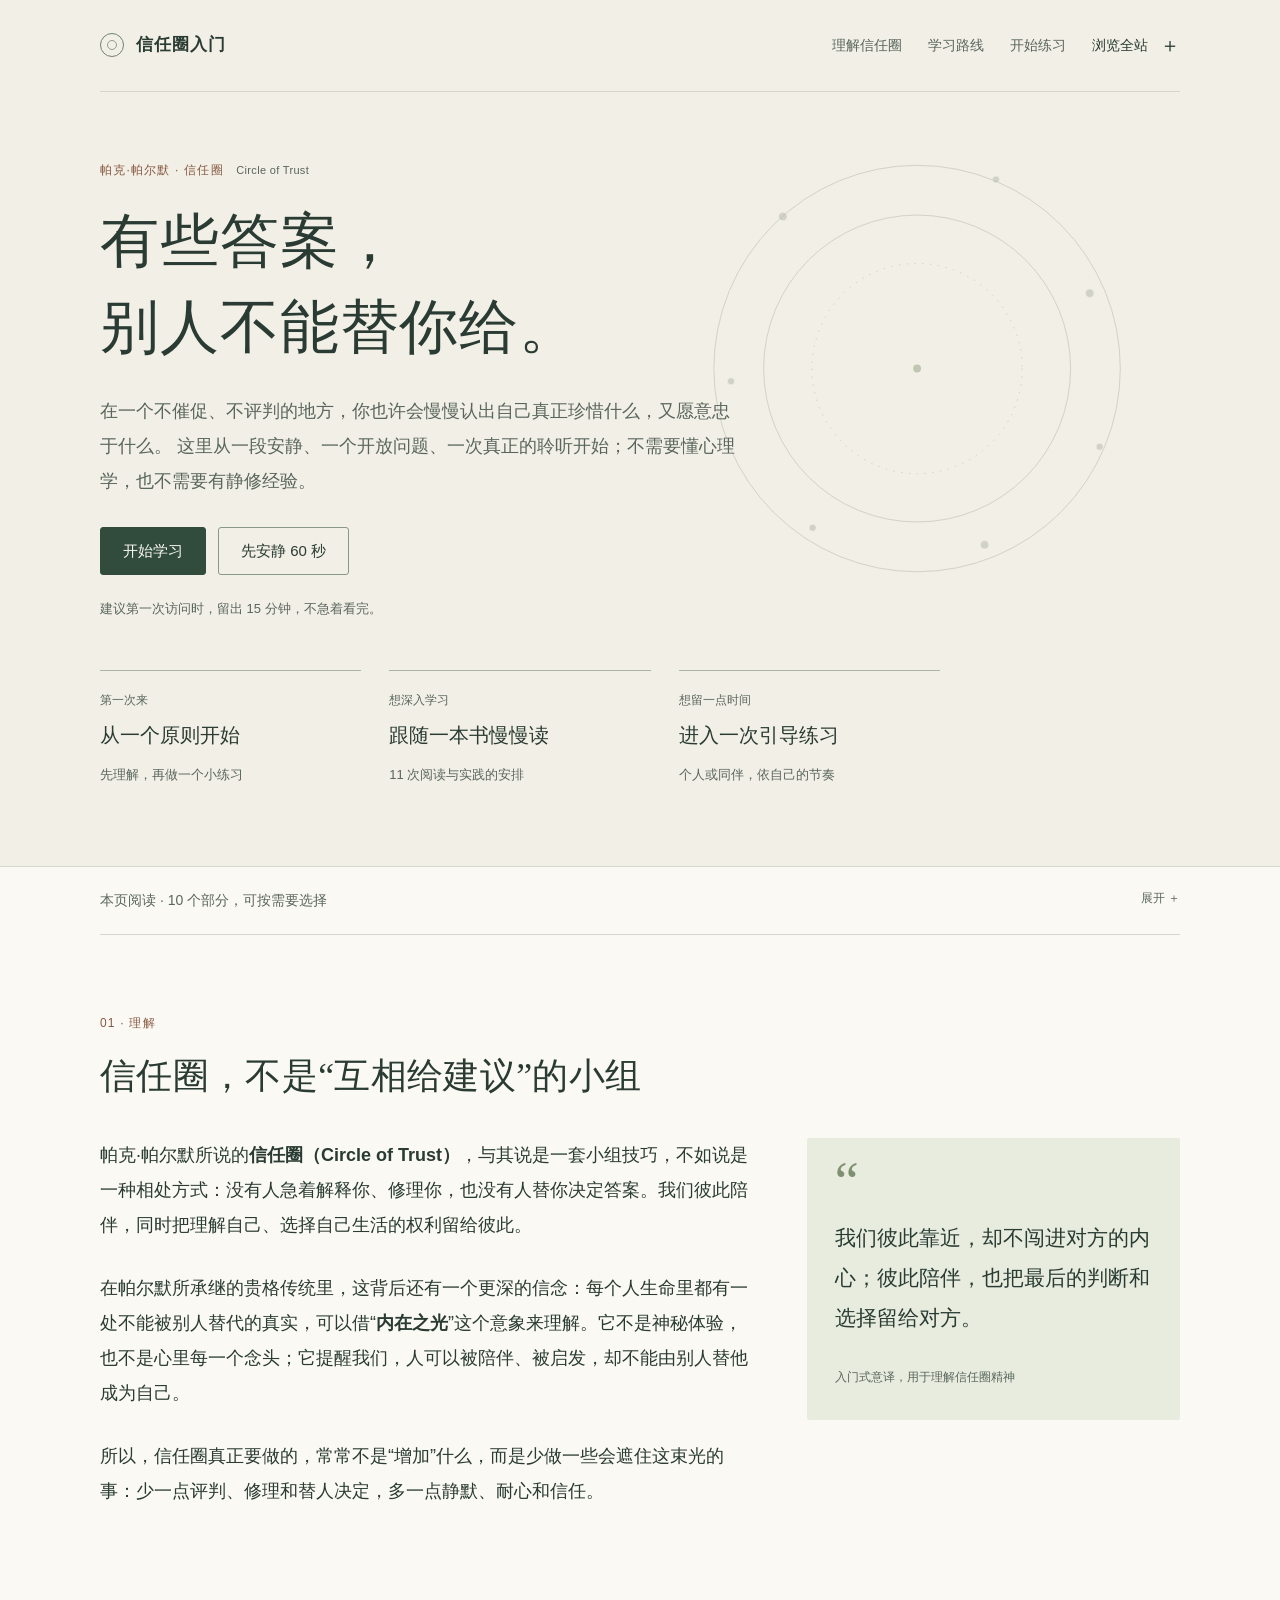
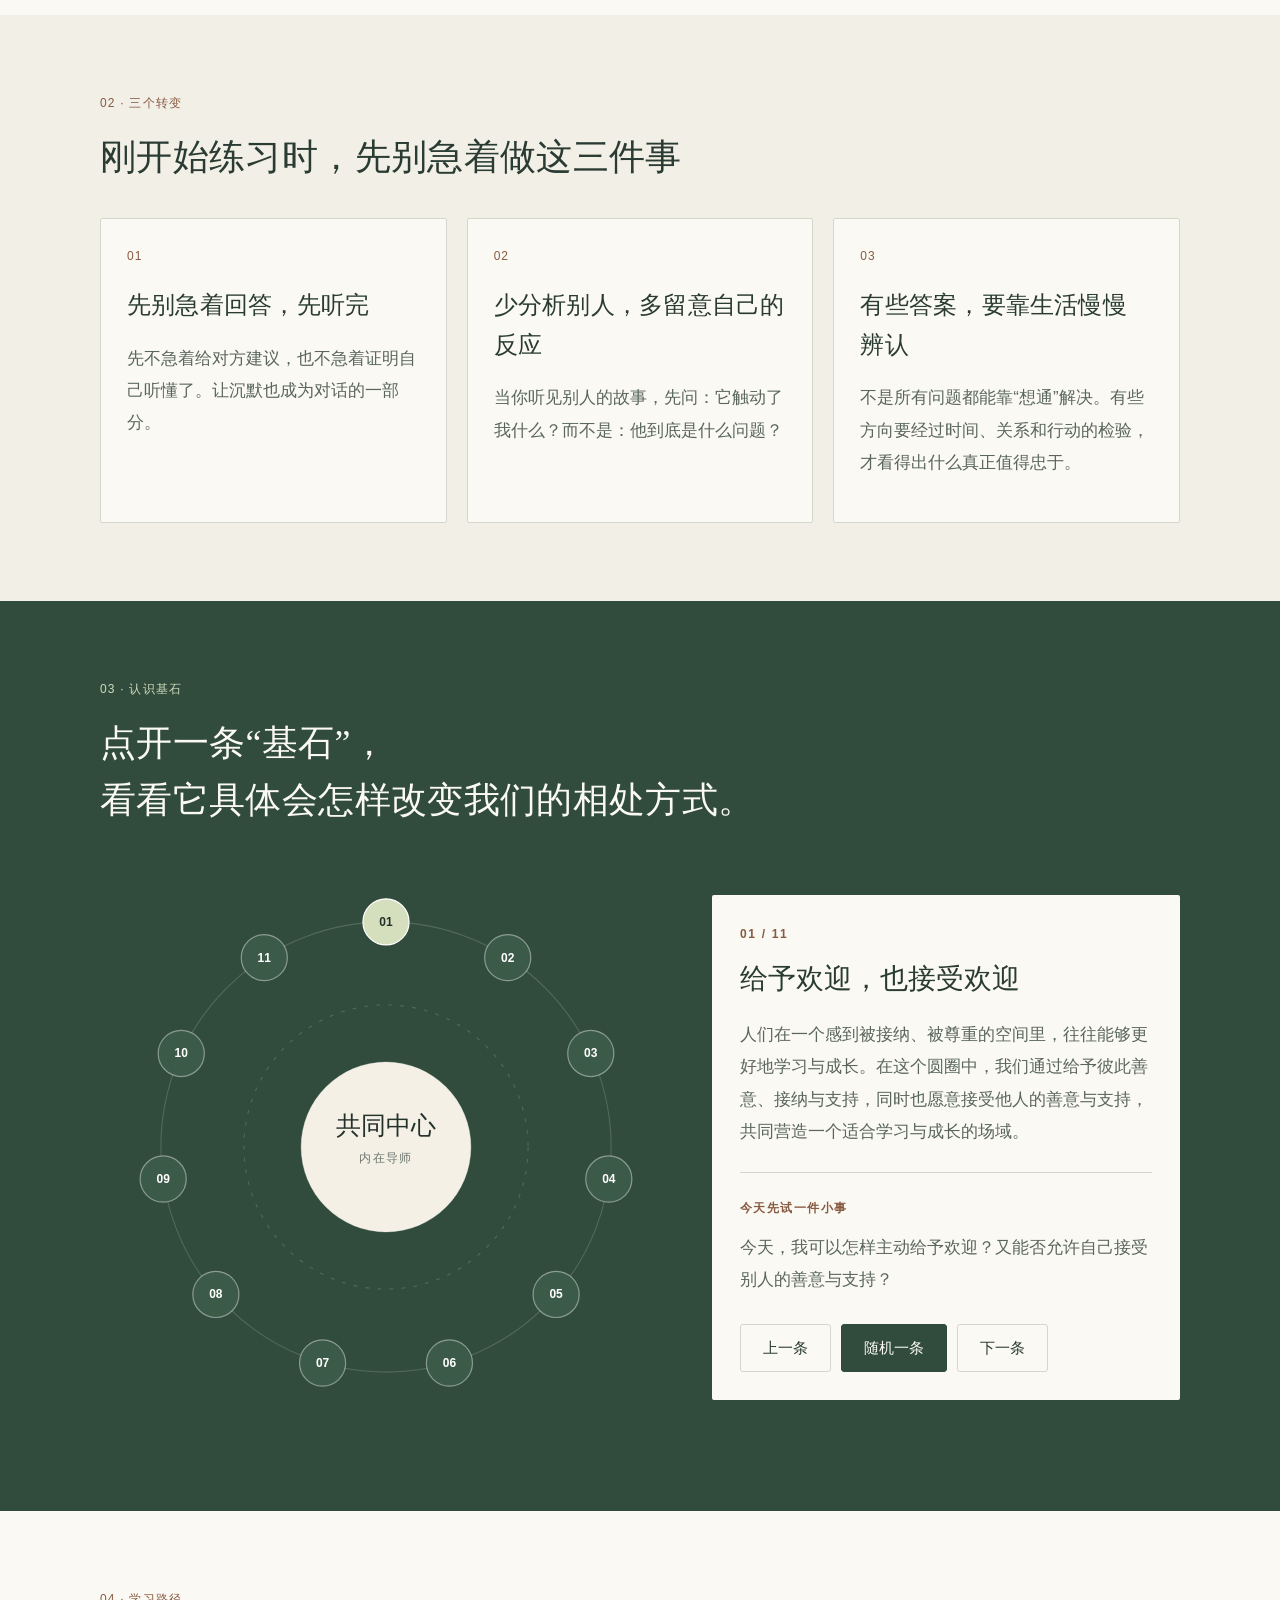
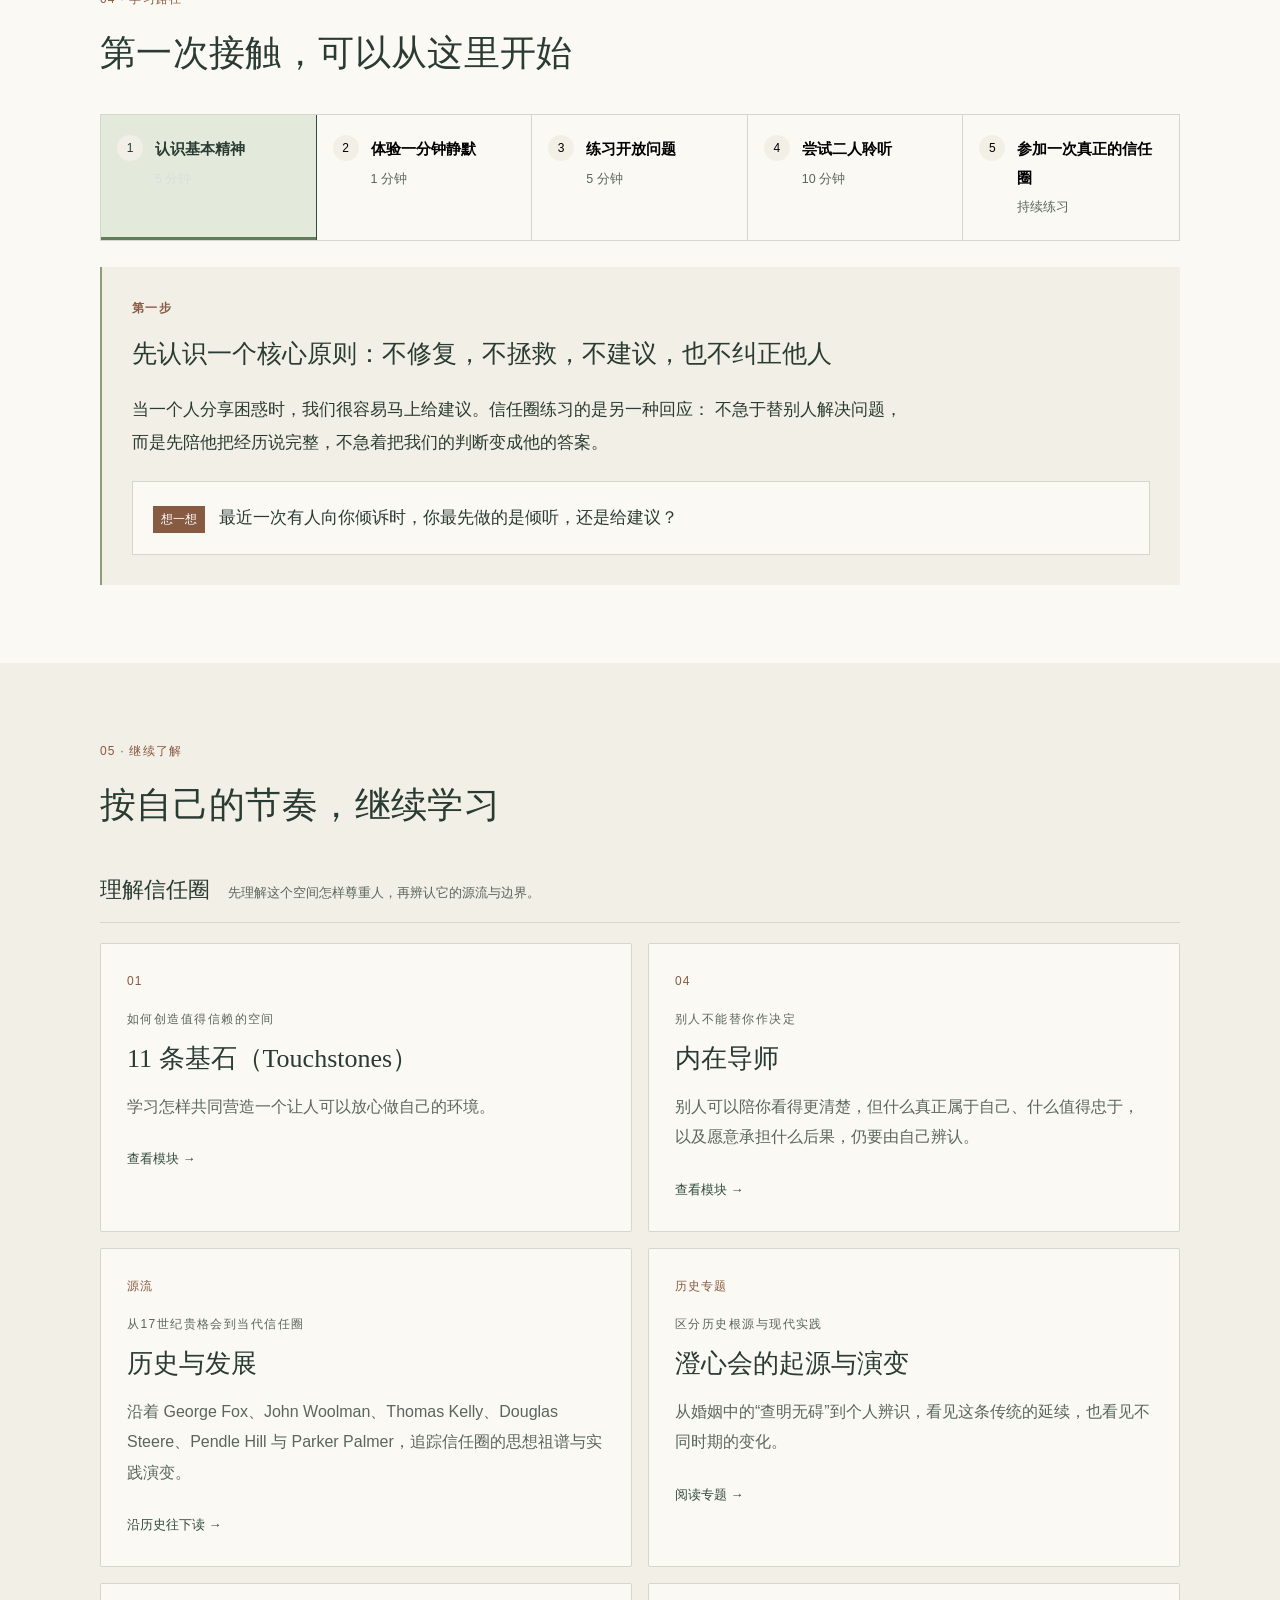
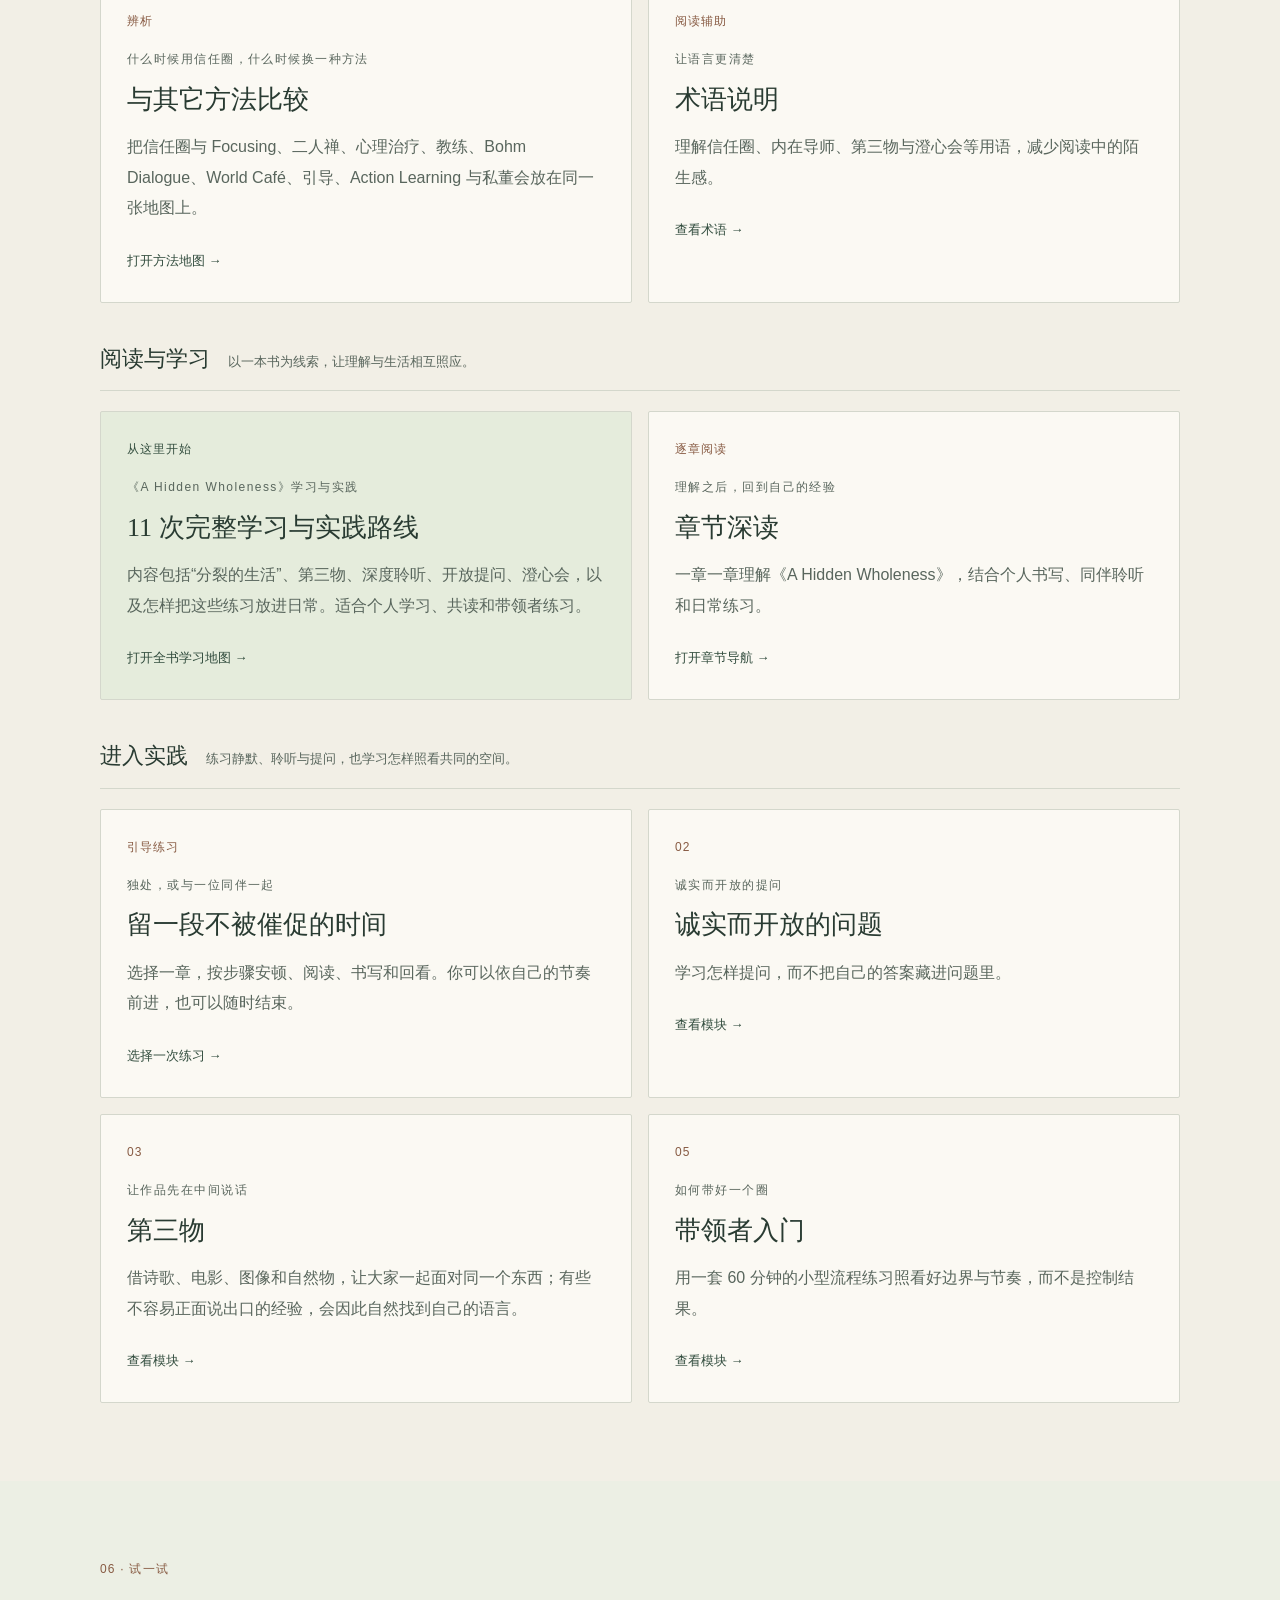
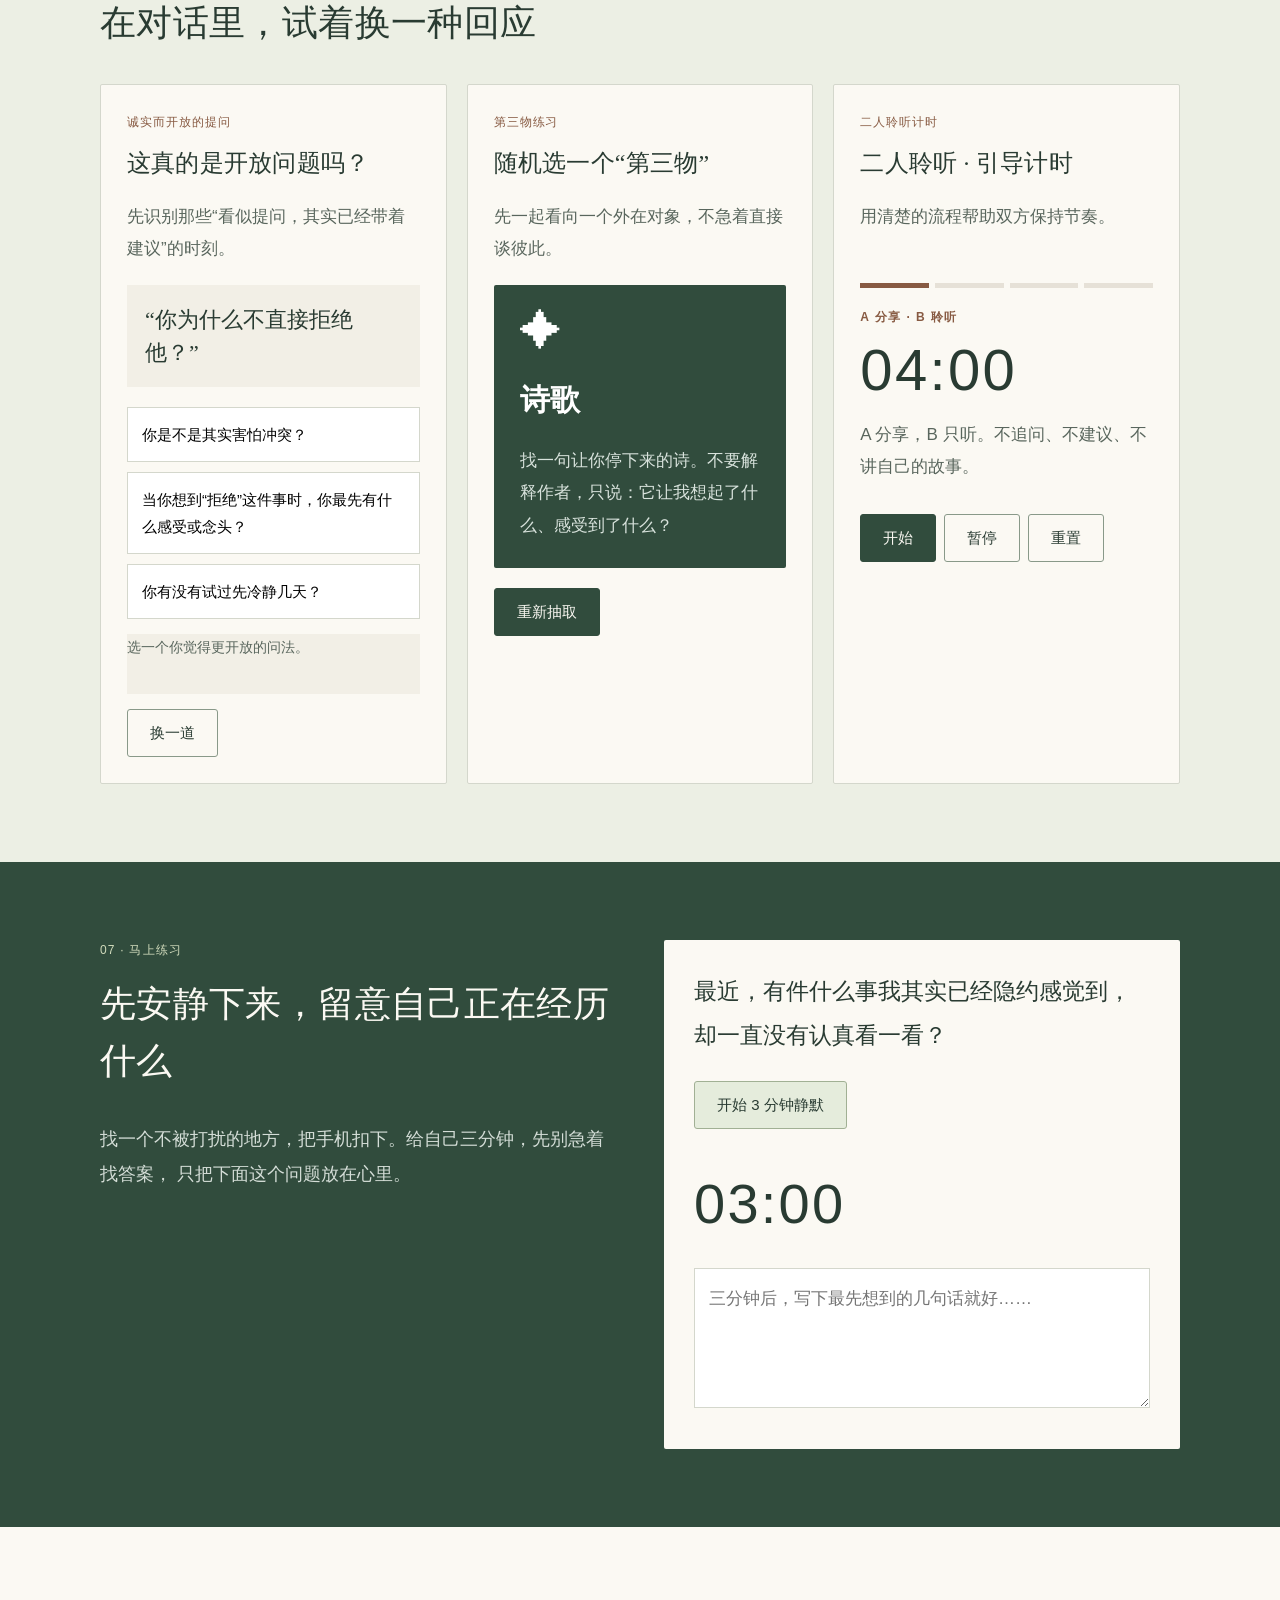
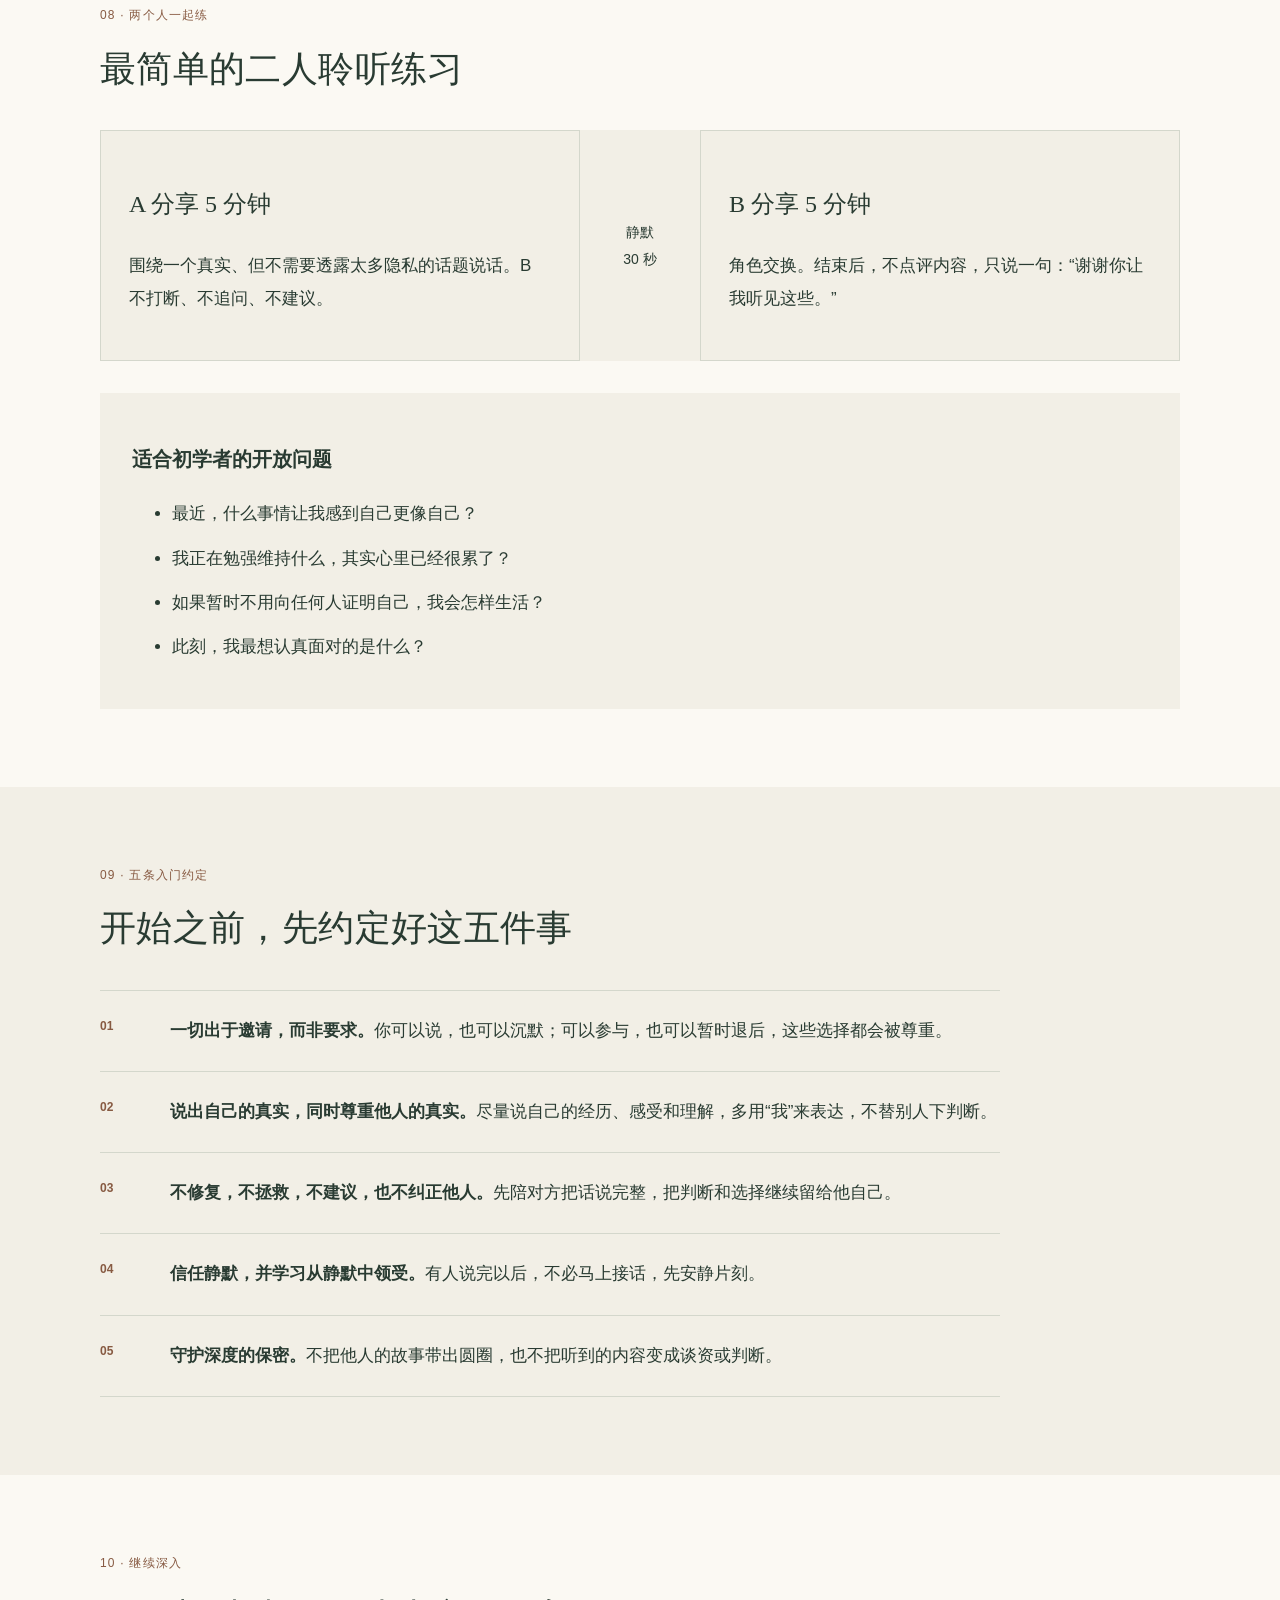
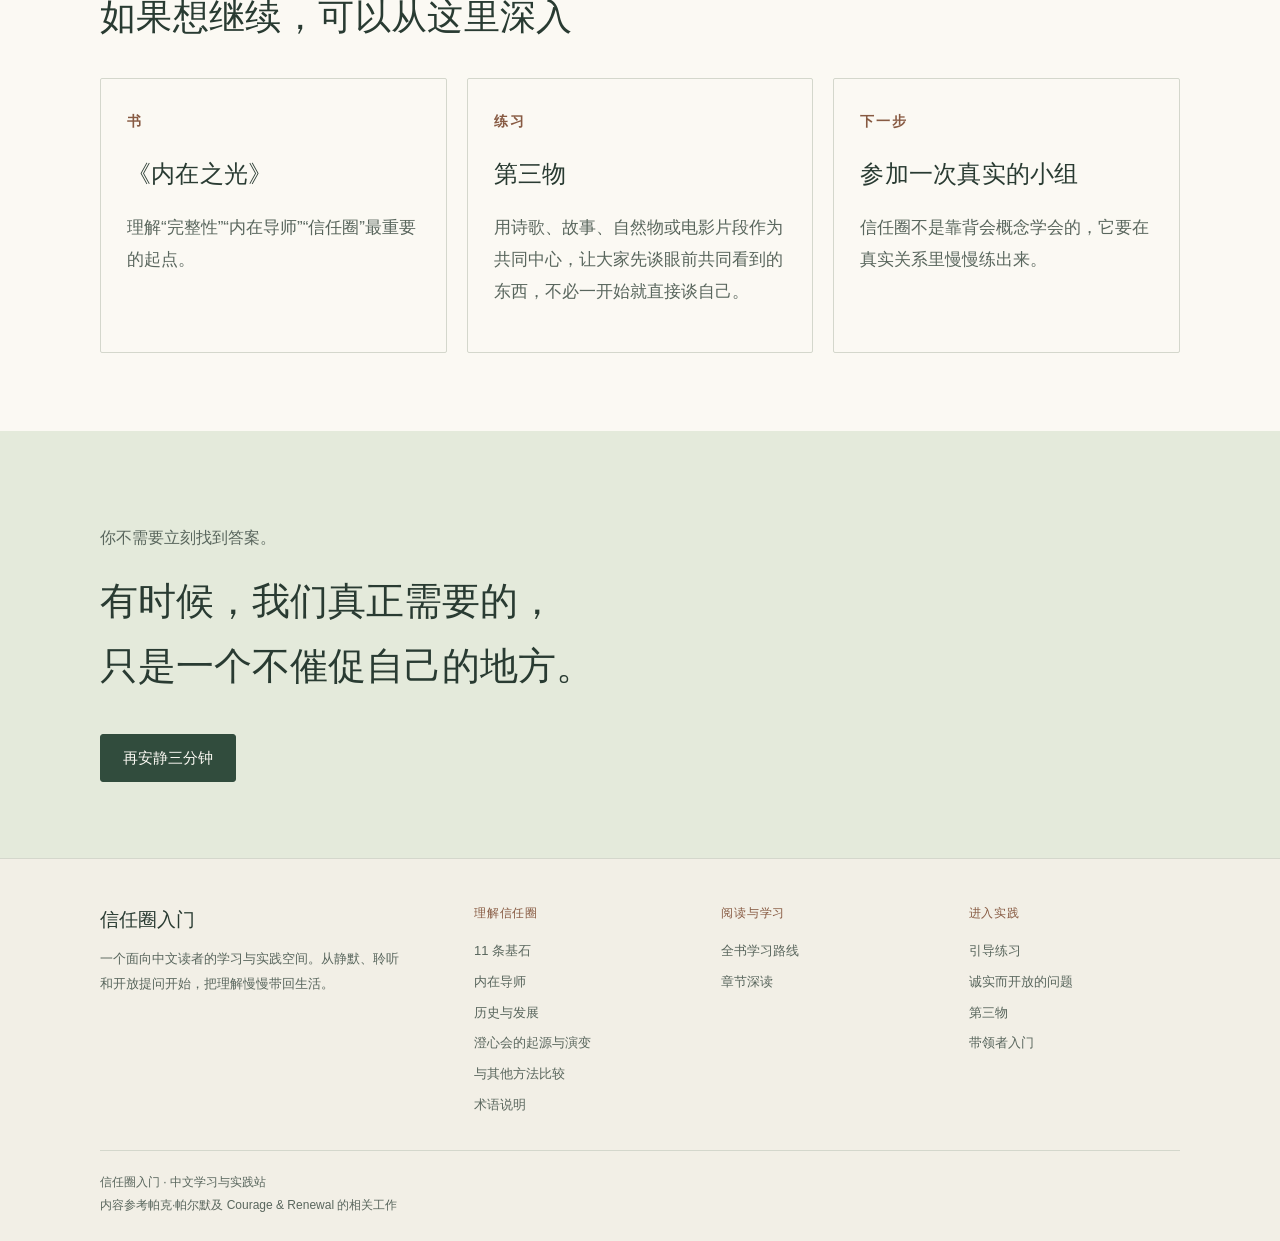
==== commit 256a1d8a: "Unify site design around quiet reading and participant-led practice" ====
--- a/index.html
+++ b/index.html
@@ -6,21 +6,25 @@
   <title>信任圈入门｜帕克·帕尔默</title>
   <meta name="description" content="面向中文初学者的帕克·帕尔默“信任圈”学习与实践网站：从静默、聆听、开放提问和第三物开始，慢慢练习如何更真实地与自己和他人相处。" />
   <link rel="stylesheet" href="styles.css?v=20261001-0830" />
+  <link rel="stylesheet" href="site-theme.css?v=20261009-wholeness" />
 </head>
-<body>
+<body class="site-v2 page-index">
+  <a href="#main" class="site-skip">跳到正文</a>
   <header class="hero">
-    <nav class="nav wrap">
-      <div class="brand">信任圈入门</div>
-      <div class="nav-links">
-        <a href="#what">什么是信任圈</a>
-        <a href="history.html">历史与发展</a>
-        <a href="comparison.html">与其它方法比较</a>
-        <a href="study.html">全书学习</a>
-        <a href="chapters.html">章节深读</a>
-        <a href="terminology.html">术语说明</a>
-        <a href="#circle-lab">互动圆圈</a>
-        <a href="#modules">学习模块</a>
-        <a href="#practice">马上练习</a>
+    <nav class="site-nav wrap" aria-label="网站导航">
+      <a class="brand" href="index.html" aria-current="page"><span class="brand-circle" aria-hidden="true"></span>信任圈入门</a>
+      <div class="site-links">
+        <a href="index.html#what">理解信任圈</a>
+        <a href="study.html">学习路线</a>
+        <a href="guided.html">开始练习</a>
+        <details class="site-menu">
+          <summary><span>浏览全站</span><span aria-hidden="true">＋</span></summary>
+          <div class="site-menu-panel">
+            <section><h2>理解信任圈</h2><a href="touchstones.html">11 条基石</a><a href="inner-teacher.html">内在导师</a><a href="history.html">历史与发展</a><a href="clearness-history.html">澄心会的起源与演变</a><a href="comparison.html">与其他方法比较</a><a href="terminology.html">术语说明</a></section>
+            <section><h2>阅读与学习</h2><a href="study.html">全书学习路线</a><a href="chapters.html">章节深读</a></section>
+            <section><h2>进入实践</h2><a href="guided.html">引导练习</a><a href="questions.html">诚实而开放的问题</a><a href="third-thing.html">第三物</a><a href="facilitator.html">带领者入门</a></section>
+          </div>
+        </details>
       </div>
     </nav>
 
@@ -36,6 +40,11 @@
         <button class="btn ghost" id="startPause">先安静 60 秒</button>
       </div>
       <div class="hero-note">建议第一次访问时，留出 15 分钟，不急着看完。</div>
+      <div class="arrival-path" aria-label="选择适合自己的入口">
+        <a href="#path"><small>第一次来</small><strong>从一个原则开始</strong><span>先理解，再做一个小练习</span></a>
+        <a href="study.html"><small>想深入学习</small><strong>跟随一本书慢慢读</strong><span>11 次阅读与实践的安排</span></a>
+        <a href="guided.html"><small>想留一点时间</small><strong>进入一次引导练习</strong><span>个人或同伴，依自己的节奏</span></a>
+      </div>
     </div>
 
     <div class="hero-listening" aria-hidden="true">
@@ -86,7 +95,8 @@
     </div>
   </header>
 
-  <main>
+  <main id="main">
+    <div class="wrap"><details class="page-guide"><summary>本页阅读 · 10 个部分，可按需要选择</summary><ol><li><a href="#what">信任圈，不是“互相给建议”的小组</a></li><li><a href="#reading-1">刚开始练习时，先别急着做这三件事</a></li><li><a href="#circle-lab">点开一条“基石”，看看它具体会怎样改变我们的相处方式。</a></li><li><a href="#path">第一次接触，可以从这里开始</a></li><li><a href="#modules">按自己的节奏，继续学习</a></li><li><a href="#reading-2">在对话里，试着换一种回应</a></li><li><a href="#practice">先安静下来，留意自己正在经历什么</a></li><li><a href="#reading-3">最简单的二人聆听练习</a></li><li><a href="#reading-4">开始之前，先约定好这五件事</a></li><li><a href="#reading-5">如果想继续，可以从这里深入</a></li></ol></details></div>
     <section id="what" class="section wrap">
       <div class="section-kicker">01 · 理解</div>
       <h2>信任圈，不是“互相给建议”的小组</h2>
@@ -110,7 +120,7 @@
       </div>
     </section>
 
-    <section class="section soft">
+    <section class="section soft" id="reading-1">
       <div class="wrap">
         <div class="section-kicker">02 · 三个转变</div>
       <h2>刚开始练习时，先别急着做这三件事</h2>
@@ -212,24 +222,26 @@
     <section id="modules" class="section soft">
       <div class="wrap">
         <div class="section-kicker">05 · 继续了解</div>
-        <h2>如果想再往下读，可以从这里选一个入口</h2>
-        <div class="module-grid">
-          <a class="module-card study-feature-card" href="study.html"><span>从这里开始</span><small>《A Hidden Wholeness》学习与实践</small><h3>11 次完整学习与实践路线</h3><p>内容包括“分裂的生活”、第三物、深度聆听、开放提问、澄心会，以及怎样把这些练习放进日常。适合个人学习、共读和带领者练习。</p><b>打开全书学习地图 →</b></a>
-          <a class="module-card" href="history.html"><span>源流</span><small>从17世纪贵格会到当代信任圈</small><h3>历史与发展</h3><p>沿着 George Fox、John Woolman、Thomas Kelly、Douglas Steere、Pendle Hill 与 Parker Palmer，追踪信任圈的思想祖谱与实践演变。</p><b>沿历史往下读 →</b></a>
-          <a class="module-card" href="comparison.html"><span>辨析</span><small>什么时候用信任圈，什么时候换一种方法</small><h3>与其它方法比较</h3><p>把信任圈与 Focusing、二人禅、心理治疗、教练、Bohm Dialogue、World Café、引导、Action Learning 与私董会放在同一张地图上。</p><b>打开方法地图 →</b></a>
-          <a class="module-card" href="touchstones.html"><span>01</span><small>如何创造值得信赖的空间</small><h3>11 条基石（Touchstones）</h3><p>学习怎样共同营造一个让人可以放心做自己的环境。</p><b>查看模块 →</b></a>
-          <a class="module-card" href="questions.html"><span>02</span><small>诚实而开放的提问</small><h3>诚实而开放的问题</h3><p>学习怎样提问，而不把自己的答案藏进问题里。</p><b>查看模块 →</b></a>
-          <a class="module-card" href="third-thing.html"><span>03</span><small>让作品先在中间说话</small><h3>第三物</h3><p>借诗歌、电影、图像和自然物，让大家一起面对同一个东西；有些不容易正面说出口的经验，会因此自然找到自己的语言。</p><b>查看模块 →</b></a>
-          <a class="module-card" href="inner-teacher.html"><span>04</span><small>别人不能替你作决定</small><h3>内在导师</h3><p>别人可以陪你看得更清楚，但什么真正属于自己、什么值得忠于，以及愿意承担什么后果，仍要由自己辨认。</p><b>查看模块 →</b></a>
-          <a class="module-card" href="facilitator.html"><span>05</span><small>如何带好一个圈</small><h3>带领者入门</h3><p>用一套 60 分钟的小型流程练习照看好边界与节奏，而不是控制结果。</p><b>查看模块 →</b></a>
-        </div>
-      </div>
-    </section>
-
-    <section class="section interaction-lab">
+        <h2>按自己的节奏，继续学习</h2>
+        <section class="module-family" aria-labelledby="module-family-0"><div class="module-family-heading"><h3 id="module-family-0">理解信任圈</h3><p>先理解这个空间怎样尊重人，再辨认它的源流与边界。</p></div><div class="module-family-grid"><a class="module-card" href="touchstones.html"><span>01</span><small>如何创造值得信赖的空间</small><h3>11 条基石（Touchstones）</h3><p>学习怎样共同营造一个让人可以放心做自己的环境。</p><b>查看模块 →</b></a>
+<a class="module-card" href="inner-teacher.html"><span>04</span><small>别人不能替你作决定</small><h3>内在导师</h3><p>别人可以陪你看得更清楚，但什么真正属于自己、什么值得忠于，以及愿意承担什么后果，仍要由自己辨认。</p><b>查看模块 →</b></a>
+<a class="module-card" href="history.html"><span>源流</span><small>从17世纪贵格会到当代信任圈</small><h3>历史与发展</h3><p>沿着 George Fox、John Woolman、Thomas Kelly、Douglas Steere、Pendle Hill 与 Parker Palmer，追踪信任圈的思想祖谱与实践演变。</p><b>沿历史往下读 →</b></a>
+<a class="module-card" href="clearness-history.html"><span>历史专题</span><small>区分历史根源与现代实践</small><h3>澄心会的起源与演变</h3><p>从婚姻中的“查明无碍”到个人辨识，看见这条传统的延续，也看见不同时期的变化。</p><b>阅读专题 →</b></a>
+<a class="module-card" href="comparison.html"><span>辨析</span><small>什么时候用信任圈，什么时候换一种方法</small><h3>与其它方法比较</h3><p>把信任圈与 Focusing、二人禅、心理治疗、教练、Bohm Dialogue、World Café、引导、Action Learning 与私董会放在同一张地图上。</p><b>打开方法地图 →</b></a>
+<a class="module-card" href="terminology.html"><span>阅读辅助</span><small>让语言更清楚</small><h3>术语说明</h3><p>理解信任圈、内在导师、第三物与澄心会等用语，减少阅读中的陌生感。</p><b>查看术语 →</b></a></div></section>
+<section class="module-family" aria-labelledby="module-family-1"><div class="module-family-heading"><h3 id="module-family-1">阅读与学习</h3><p>以一本书为线索，让理解与生活相互照应。</p></div><div class="module-family-grid"><a class="module-card study-feature-card" href="study.html"><span>从这里开始</span><small>《A Hidden Wholeness》学习与实践</small><h3>11 次完整学习与实践路线</h3><p>内容包括“分裂的生活”、第三物、深度聆听、开放提问、澄心会，以及怎样把这些练习放进日常。适合个人学习、共读和带领者练习。</p><b>打开全书学习地图 →</b></a>
+<a class="module-card" href="chapters.html"><span>逐章阅读</span><small>理解之后，回到自己的经验</small><h3>章节深读</h3><p>一章一章理解《A Hidden Wholeness》，结合个人书写、同伴聆听和日常练习。</p><b>打开章节导航 →</b></a></div></section>
+<section class="module-family" aria-labelledby="module-family-2"><div class="module-family-heading"><h3 id="module-family-2">进入实践</h3><p>练习静默、聆听与提问，也学习怎样照看共同的空间。</p></div><div class="module-family-grid"><a class="module-card" href="guided.html"><span>引导练习</span><small>独处，或与一位同伴一起</small><h3>留一段不被催促的时间</h3><p>选择一章，按步骤安顿、阅读、书写和回看。你可以依自己的节奏前进，也可以随时结束。</p><b>选择一次练习 →</b></a>
+<a class="module-card" href="questions.html"><span>02</span><small>诚实而开放的提问</small><h3>诚实而开放的问题</h3><p>学习怎样提问，而不把自己的答案藏进问题里。</p><b>查看模块 →</b></a>
+<a class="module-card" href="third-thing.html"><span>03</span><small>让作品先在中间说话</small><h3>第三物</h3><p>借诗歌、电影、图像和自然物，让大家一起面对同一个东西；有些不容易正面说出口的经验，会因此自然找到自己的语言。</p><b>查看模块 →</b></a>
+<a class="module-card" href="facilitator.html"><span>05</span><small>如何带好一个圈</small><h3>带领者入门</h3><p>用一套 60 分钟的小型流程练习照看好边界与节奏，而不是控制结果。</p><b>查看模块 →</b></a></div></section>
+      </div>
+    </section>
+
+    <section class="section interaction-lab" id="reading-2">
       <div class="wrap">
         <div class="section-kicker">06 · 试一试</div>
-        <h2><span class="title-line">做三个小练习，</span><span class="title-line">看看这些原则放进真实对话后有什么不同。</span></h2>
+        <h2>在对话里，试着换一种回应</h2>
         <div class="lab-grid">
           <article class="lab-card question-lab">
             <div class="lab-meta">诚实而开放的提问</div>
@@ -277,7 +289,7 @@
       <div class="wrap practice-grid">
         <div>
           <div class="section-kicker light">07 · 马上练习</div>
-          <h2><span class="title-line">一个人，也可以先安静下来，</span><span class="title-line">留意自己正在经历什么</span></h2>
+          <h2>先安静下来，留意自己正在经历什么</h2>
           <p>
             找一个不被打扰的地方，把手机扣下。给自己三分钟，先别急着找答案，
             只把下面这个问题放在心里。
@@ -292,7 +304,7 @@
       </div>
     </section>
 
-    <section class="section wrap">
+    <section class="section wrap" id="reading-3">
       <div class="section-kicker">08 · 两个人一起练</div>
       <h2>最简单的二人聆听练习</h2>
       <div class="dyad">
@@ -317,7 +329,7 @@
       </div>
     </section>
 
-    <section class="section soft">
+    <section class="section soft" id="reading-4">
       <div class="wrap">
         <div class="section-kicker">09 · 五条入门约定</div>
         <h2>开始之前，先约定好这五件事</h2>
@@ -331,7 +343,7 @@
       </div>
     </section>
 
-    <section class="section wrap">
+    <section class="section wrap" id="reading-5">
       <div class="section-kicker">10 · 继续深入</div>
       <h2>如果想继续，可以从这里深入</h2>
       <div class="resource-grid">
@@ -362,10 +374,18 @@
     </section>
   </main>
 
-  <footer>
-    <div class="wrap footer-inner">
+  <footer class="site-footer">
+    <div class="wrap">
+      <div class="site-footer-grid">
+        <div><h2>信任圈入门</h2><p>一个面向中文读者的学习与实践空间。从静默、聆听和开放提问开始，把理解慢慢带回生活。</p></div>
+        <div><h3>理解信任圈</h3><a href="touchstones.html">11 条基石</a><a href="inner-teacher.html">内在导师</a><a href="history.html">历史与发展</a><a href="clearness-history.html">澄心会的起源与演变</a><a href="comparison.html">与其他方法比较</a><a href="terminology.html">术语说明</a></div>
+        <div><h3>阅读与学习</h3><a href="study.html">全书学习路线</a><a href="chapters.html">章节深读</a></div>
+        <div><h3>进入实践</h3><a href="guided.html">引导练习</a><a href="questions.html">诚实而开放的问题</a><a href="third-thing.html">第三物</a><a href="facilitator.html">带领者入门</a></div>
+      </div>
+      <div class="site-footer-note"><div class="footer-inner">
       <div>信任圈入门 · 中文学习与实践站</div>
       <div>内容参考帕克·帕尔默及 Courage & Renewal 的相关工作</div>
+    </div></div>
     </div>
   </footer>
 
@@ -379,5 +399,6 @@
   </div>
 
   <script src="script.js"></script>
+  <script src="site-shell.js?v=20261009-wholeness"></script>
 </body>
 </html>
--- a/site-theme.css
+++ b/site-theme.css
@@ -0,0 +1,440 @@
+/* Shared editorial system: quiet space, clear invitations, participant agency.
+   Load last on every page; page-specific styles continue to own their interactions. */
+:root{
+  --ink:#293b32;--muted:#59665d;--paper:#f2efe6;--white:#fbf9f3;
+  --sage:#cbd4c5;--deep:#314c3d;--rust:#875a42;--line:#d4d7cc;
+  --study-night:var(--deep);--study-sand:var(--paper);--study-gold:var(--rust);
+  --chapter-night:var(--deep);--chapter-cream:var(--paper);--chapter-warm:var(--rust);
+  --g-deep:var(--deep);--g-paper:var(--paper);--g-rust:var(--rust);--g-line:var(--line);
+  --serif:"Songti SC","STSong","Noto Serif CJK SC",serif;
+}
+body.site-v2{background:var(--white);color:var(--ink);font-size:17px;line-height:1.9}
+.wrap{width:min(1080px,calc(100% - 64px))}
+h1,h2,h3,p,li{overflow-wrap:break-word}
+h1,h2,h3{text-wrap:pretty}
+h1 .title-line,h2 .title-line{width:auto;white-space:normal}
+.title-line{display:block}
+a{color:var(--deep);text-underline-offset:4px}
+button,input,textarea,select{font:inherit}
+button,a,input,textarea,select,summary{touch-action:manipulation}
+:focus-visible{outline:2px solid var(--rust);outline-offset:5px}
+::selection{background:#dce5d5;color:var(--ink)}
+:target{scroll-margin-top:32px}
+.site-skip{position:fixed;top:-100px;left:24px;z-index:100;background:var(--white);padding:10px 18px}
+.site-skip:focus{top:12px}
+.hero,.subhero,.history-hero,.comparison-hero,.study-hero,.chapter-hero{
+  background:var(--paper);min-height:0;overflow:visible;border-bottom:1px solid var(--line);
+}
+.site-nav{display:flex;justify-content:space-between;gap:28px;align-items:center;padding:26px 0;position:relative;z-index:30;border-bottom:1px solid var(--line)}
+.site-nav .brand{display:inline-flex;align-items:center;gap:12px;font-size:17px;font-weight:600;color:var(--ink);text-decoration:none;letter-spacing:.06em;white-space:nowrap}
+.brand-circle{width:24px;height:24px;display:inline-block;border:1px solid #6e826f;border-radius:50%;position:relative}
+.brand-circle:after{content:"";position:absolute;inset:6px;border:1px solid #8e9e89;border-radius:50%}
+.site-links{display:flex;gap:26px;align-items:center;font-size:14px}
+.site-links>a{color:var(--muted);text-decoration:none;padding:4px 0}
+.site-links>a:hover,.site-links>a[aria-current]{color:var(--ink);border-bottom:1px solid var(--rust)}
+.site-menu{position:relative}
+.site-menu summary{cursor:pointer;list-style:none;display:flex;gap:12px;align-items:center;padding:6px 0;color:var(--ink);font-size:14px}
+.site-menu summary::-webkit-details-marker{display:none}
+.site-menu summary>span:last-child{font-size:20px;font-weight:300;line-height:1;transition:transform .2s}
+.site-menu[open] summary>span:last-child{transform:rotate(45deg)}
+.site-menu-panel{position:absolute;right:0;top:calc(100% + 16px);width:650px;background:var(--white);border:1px solid var(--line);padding:28px;box-shadow:0 14px 40px #293b3214;display:grid;grid-template-columns:repeat(3,minmax(0,1fr));gap:28px}
+.site-menu-panel h2{font-weight:600;line-height:1.6;font-family:inherit;font-size:12px;letter-spacing:.1em;color:var(--rust);margin:0 0 12px}
+.site-menu-panel a{display:block;padding:6px 0;color:var(--ink);font-size:14px;text-decoration:none;line-height:1.7}
+.site-menu-panel a:hover,.site-menu-panel a[aria-current]{text-decoration:underline;text-decoration-color:var(--rust)}
+.site-menu-panel a[aria-current]:after{content:" · 当前";font-size:11px;color:var(--muted)}
+.hero-inner,.subhero-copy,.history-hero-copy,.comparison-hero-copy,.study-hero-copy,.chapter-hero-copy{padding:68px 0 76px;max-width:1080px}
+.hero h1,.subhero h1,.study-hero h1,.chapter-hero h1,.guided-intro h1{
+  font-family:var(--serif);font-size:clamp(34px,3.7vw,48px);font-weight:500;line-height:1.5;letter-spacing:.015em;margin:18px 0 24px;max-width:22em;
+}
+.page-index .hero h1{font-size:clamp(40px,4.6vw,60px);line-height:1.45;max-width:14em}
+.lead,.subhero-copy>p,.history-hero-copy>p,.comparison-hero-copy>p,.study-hero-copy>p,.chapter-hero-copy>p{font-size:18px;line-height:1.95;color:var(--muted);max-width:780px;margin:0 0 24px}
+.page-index .lead{max-width:640px}
+.eyebrow,.section-kicker{font-size:12px;font-weight:500;color:var(--rust);letter-spacing:.1em;line-height:1.8;text-transform:none}
+.en-note{opacity:1;color:var(--muted);font-size:11px;letter-spacing:.03em;margin-left:8px}
+.original-title{font-size:12px;line-height:1.8;margin-top:8px;color:var(--muted)}
+.hero-actions,.history-hero-actions,.comparison-hero-actions,.study-hero-actions{gap:12px;margin-top:28px;flex-wrap:wrap}
+.hero-note{display:block;padding:0;background:transparent;color:var(--muted);font-size:13px;margin-top:22px}
+.btn{border-radius:3px;padding:11px 22px;font-size:15px;line-height:1.6;min-height:46px;transition:background .18s,color .18s}
+.btn.primary{background:var(--deep);color:var(--white);border-color:var(--deep)}
+.btn.primary:hover{background:#253c30}
+.btn.ghost,.btn.secondary,.btn.lab-secondary{background:transparent;border:1px solid #899989;color:var(--ink)}
+.btn.ghost:hover,.btn.secondary:hover,.btn.lab-secondary:hover{background:#e4e9df}
+.hero-listening{right:max(calc((100vw - 1080px)/2),0px);top:90px;width:min(43vw,540px);opacity:.5;z-index:0;overflow:hidden}
+.hero-listening *{animation:none!important;filter:none}
+.listening-ring{stroke:#8c9b85;stroke-width:.9}
+.community-node{fill:#83937a;stroke:var(--paper);opacity:.6}
+.inner-aura,.ripple,.listening-wave{display:none}
+.inner-seed{fill:#879775;stroke:none}
+.study-hero:after{display:none}
+.chapter-hero{padding-bottom:0}
+.arrival-path{display:grid;grid-template-columns:repeat(3,minmax(0,1fr));gap:28px;margin:48px 0 0;max-width:840px;position:relative}
+.arrival-path a{border-top:1px solid #aab6a3;padding:18px 0 0;text-decoration:none;color:var(--ink)}
+.arrival-path small{display:block;font-size:12px;color:var(--muted)}
+.arrival-path strong{display:block;font-family:var(--serif);font-size:20px;font-weight:500;margin:4px 0}
+.arrival-path span{font-size:13px;color:var(--muted)}
+.arrival-path a:hover strong{text-decoration:underline}
+.page-guide{border-bottom:1px solid var(--line);padding:20px 0;font-size:14px}
+.page-guide summary{display:flex;justify-content:space-between;gap:20px;cursor:pointer;list-style:none;color:var(--muted)}
+.page-guide summary::-webkit-details-marker{display:none}
+.page-guide summary:after{content:"展开 ＋";white-space:nowrap;font-size:12px}
+.page-guide[open] summary:after{content:"收起 －"}
+.page-guide ol{list-style:none;padding:18px 0 4px;margin:0;display:grid;grid-template-columns:repeat(3,minmax(0,1fr));gap:12px 28px;counter-reset:guide}
+.page-guide li{counter-increment:guide;display:flex;gap:12px;line-height:1.7}
+.page-guide li:before{content:counter(guide,decimal-leading-zero);color:var(--rust);font-size:11px;padding-top:3px}
+.page-guide a{text-decoration:none;color:var(--ink);font-size:14px}
+.page-guide a:hover{text-decoration:underline}
+.section{padding:78px 0}
+.section h2,.chapter-head h2{font-family:var(--serif);font-size:clamp(28px,2.8vw,36px);line-height:1.6;font-weight:500;letter-spacing:.01em;margin:14px 0 32px;max-width:27em}
+.section>p,.section>.wrap>p{max-width:820px}
+.intro-copy{font-size:18px;line-height:1.95}
+.intro-grid,.history-intro-grid,.comparison-intro-grid{grid-template-columns:minmax(0,1.5fr) minmax(0,.85fr);gap:48px}
+.quote-card{padding:28px;background:#e8ecdf;border-radius:2px;border:0}
+.quote-mark{font-size:54px;color:#7e906f}
+.quote-card p{font-size:21px;line-height:1.9}
+.quote-card small{font-size:12px}
+.soft{background:var(--paper)}
+.cards,.touchstone-grid,.term-grid,.resource-grid,.lab-grid{gap:20px}
+.card,.resource,.touchstone,.term-card,.movement-card,.chapter-card,.lab-card,.comparison-pair,.use-card,.switch-card,.distinctive-card{
+  background:var(--white);border:1px solid var(--line);border-radius:2px;padding:26px;box-shadow:none;
+}
+.card h3,.resource h3,.term-card h3,.movement-card h3,.chapter-card h3,.lab-card h3,.touchstone h2{
+  font-family:var(--serif);font-size:24px;line-height:1.65;font-weight:500;letter-spacing:.01em;
+}
+.touchstone h2{font-size:24px!important;line-height:1.65!important;letter-spacing:.01em!important;font-weight:500;margin:8px 0 16px!important}
+.touchstone em{font-style:normal;font-size:14px;color:var(--muted)}
+.card p,.resource p,.term-card p,.movement-card p,.lab-intro{color:var(--muted);line-height:1.9}
+.card .num,.module-card>span,.lab-meta,.mini-label,.term-card>span{font-size:12px;font-weight:500;letter-spacing:.08em;color:var(--rust)}
+.timeline{gap:0;border:1px solid var(--line);grid-template-columns:repeat(5,minmax(0,1fr))}
+.step{border:0;border-right:1px solid var(--line);padding:20px 16px;background:var(--white);min-height:90px;font-size:15px}
+.step:last-child{border-right:0}
+.step.active{background:#e3eadc;color:var(--ink);box-shadow:inset 0 -3px #607c58}
+.lesson{background:var(--paper);border-left:2px solid #8b9e79;padding:30px}
+.lesson h3{font-family:var(--serif);font-size:25px;font-weight:500}
+.prompt{background:var(--white);border:1px solid var(--line);padding:20px}
+.module-family{margin-top:36px}
+.module-family-heading{display:flex;align-items:baseline;gap:18px;flex-wrap:wrap;border-bottom:1px solid var(--line);padding-bottom:12px;margin-bottom:20px}
+.module-family-heading h3{font:500 22px/1.8 var(--serif);margin:0}
+.module-family-heading p{font-size:13px;color:var(--muted);margin:0}
+.module-family-grid{display:grid;grid-template-columns:repeat(2,minmax(0,1fr));gap:16px}
+.module-card{padding:26px;background:var(--white);border:1px solid var(--line);border-radius:2px;color:var(--ink)}
+.module-card:hover{transform:none;border-color:#7d9476;background:#f6f8ef}
+.module-card h3{font:500 26px/1.6 var(--serif);margin:8px 0 12px}
+.module-card small{color:var(--muted);font-size:12px;line-height:1.8}
+.module-card p{font-size:16px;line-height:1.9;color:var(--muted);margin:0 0 20px}
+.module-card b{font-size:13px;font-weight:500;color:var(--deep)}
+.study-feature-card{grid-column:auto;background:#e5ecdc;color:var(--ink)}
+.study-feature-card p,.study-feature-card small{color:var(--muted)}
+.study-feature-card b,.study-feature-card span{color:var(--deep)}
+.circle-lab,.practice,.circle-lab h2,.practice h2{background:var(--deep);color:var(--white)}
+.section-kicker.light,.circle-lab .section-kicker{color:#d1dbbc}
+.circle-experience{gap:40px;grid-template-columns:minmax(0,1.1fr) minmax(0,.9fr)}
+.orbit-detail{background:var(--white);padding:28px;border-radius:2px}
+.orbit-detail h3{font-size:28px;font-weight:500;line-height:1.6}
+.orbit-detail p{line-height:1.9;color:var(--muted)}
+.orbit-node circle{fill:#3c5a48}
+.orbit-node.active circle{fill:#d5dfbd}
+.orbit-node:focus circle{stroke:#fff;stroke-width:3}
+.practice-grid{grid-template-columns:minmax(0,1fr) minmax(0,1fr);gap:48px}
+.practice-box{background:var(--white);color:var(--ink);border-radius:2px;padding:30px}
+.practice-box .question{font:500 23px/1.9 var(--serif)}
+.practice-box textarea{border:1px solid var(--line);min-height:140px;line-height:1.9}
+.practice-box .light-btn{background:#e5ecdc;color:var(--ink);border-color:#a1b094}
+.timer,.dyad-clock,.timer-display,.silence-display,.timer-time{font-variant-numeric:tabular-nums;font-weight:300;letter-spacing:.04em}
+.interaction-lab{background:#ecefe4}
+.quiz-source,.quiz-feedback{background:var(--paper)}
+.quiz-options button{padding:13px 14px;font-size:15px;line-height:1.8;min-height:48px}
+.thirdthing-stage{background:var(--deep);border-radius:2px;transform:none!important;min-height:250px}
+.dyad-side{background:var(--paper);padding:28px;border:1px solid var(--line)}
+.dyad-side h3{font:500 24px/1.8 var(--serif)}
+.questions{margin-top:32px}
+.questions li{margin:12px 0}
+.agreements{max-width:900px}
+.agreements>div{padding:24px 0;grid-template-columns:54px 1fr}
+.agreements span{color:var(--rust)}
+.closing{background:#e4eadb;padding:76px 0}
+.closing h2{font:500 clamp(28px,3vw,40px)/1.7 var(--serif);max-width:24em}
+.closing p{color:var(--muted);max-width:720px}
+.practice-random{background:#e4eadb;padding:28px;gap:24px;align-items:center}
+.practice-random>div{font-size:24px;line-height:1.8}
+.source-note{padding:48px 0}
+.source-note p{font-size:15px;line-height:1.9}
+.term-list article{grid-template-columns:220px minmax(0,1fr);background:var(--white);padding:24px;gap:32px}
+.term-list b{font-size:23px;font-weight:500}
+.term-list small{font-size:12px}
+.term-list p{font-size:16px;line-height:1.9}
+.session-plan{grid-template-columns:repeat(5,minmax(0,1fr))}
+.session-plan.large{grid-template-columns:repeat(4,minmax(0,1fr))}
+.session-plan>div{padding:24px 20px;background:var(--white)}
+.compare-row>*{padding:22px 24px}
+.history-note{position:static}
+.history-lead{margin:0 0 32px;font-size:17px;line-height:1.9}
+.history-three-lines h3{font-size:24px;font-weight:500}
+.history-timeline:before{left:109px}
+.history-era{grid-template-columns:142px minmax(0,1fr);gap:32px;padding-bottom:64px}
+.history-year:after{right:27px}
+.history-era-heading h3,.clearness-page .history-era-heading h2{font:500 clamp(27px,2.7vw,34px)/1.65 var(--serif);margin:0 0 22px}
+.history-era-main>p{line-height:1.95;color:var(--muted);margin-bottom:22px}
+.history-monogram{width:56px;height:56px;font-size:16px}
+.history-concepts span{font-size:12px;background:#e5ebdd}
+.history-shift{border-left-width:2px;background:var(--paper);padding:24px}
+.history-media{background:var(--white);grid-template-columns:150px minmax(0,1fr)}
+.history-media img{width:100%;height:auto}
+.history-media-title{font-size:18px}
+.history-translation-row{grid-template-columns:minmax(0,1fr) minmax(0,1.15fr) minmax(0,1.25fr)}
+.history-translation-row>div{font-size:15px;line-height:1.9}
+.evolution-flow{display:flex;flex-wrap:wrap;gap:10px;overflow:visible}
+.evolution-flow article{flex:1 1 150px;min-width:0}
+.evolution-flow i{align-self:center}
+.comparison-definition{background:#e3eadb}
+.definition-flow{flex-wrap:wrap}
+.comparison-pair h3{font-size:26px;font-weight:500}
+.map-reading,.use-grid,.switch-grid,.distinctive-grid{gap:20px}
+.distinctive-grid{grid-template-columns:repeat(3,minmax(0,1fr))}
+.comparison-pair{border:1px solid var(--line)}
+.comparison-pair .pair-head h3{font-size:24px;font-weight:500;line-height:1.6}
+.pair-grid p,.pair-summary{font-size:15px;line-height:1.9}
+.switch-grid article{background:var(--white);border-radius:2px}
+.use-card h3,.switch-grid h3{font-size:24px;font-weight:500;line-height:1.65}
+.selector-steps{grid-template-columns:repeat(2,minmax(0,1fr));gap:16px}
+.selector-steps article{min-height:0}
+.distinctive-grid p{font-size:15px;line-height:1.85}
+.method-table th,.method-table td{font-size:15px;line-height:1.85;padding:20px}
+.comparison-source-grid,.history-source-grid{gap:18px}
+.comparison-source-grid a,.history-source-grid a{overflow-wrap:anywhere;line-height:1.8}
+.clearness-page .topic-stage{padding:24px;background:var(--white)}
+.clearness-page .topic-stage h3{font-size:23px;font-weight:500}
+.clearness-page .topic-stage small{font-size:12px;font-weight:500}
+.clearness-page .topic-stage p{font-size:15px}
+.clearness-page .clearness-overview>p,.clearness-page .clearness-differences>p{color:var(--muted);font-size:18px}
+.clearness-page .clearness-lead{margin-bottom:40px}
+.clearness-page .topic-note{border-left:2px solid #8b9e79;background:var(--paper)}
+.clearness-page .topic-table th,.clearness-page .topic-table td{font-size:15px;line-height:1.9;padding:20px}
+.clearness-page .topic-table tbody th{font-size:20px;font-weight:500}
+.clearness-page .clearness-sources{background:var(--deep)}
+.clearness-page .topic-sources li{border-radius:2px}
+.clearness-page .topic-sources a{font-size:21px}
+.clearness-page .topic-toc{gap:12px 24px;padding:20px 0}
+.study-progress-card{background:transparent;border-top:1px solid #b2bfaa;padding:20px 0 0;margin-top:36px;max-width:520px;backdrop-filter:none}
+.study-progress-track{height:4px}
+.study-progress-card small{font-size:12px}
+.movement-card h3{font-size:26px}
+.movement-card.featured{background:#e5ecdc;border-color:var(--line);color:var(--ink)}
+.movement-card.featured span{color:var(--rust)}
+.movement-card.featured .movement-range,.movement-card.featured p,.movement-card.featured li{color:var(--muted)}
+.four-step{grid-template-columns:repeat(4,minmax(0,1fr))}
+.four-step article{background:var(--white)}
+.four-step h3{font-size:22px;font-weight:500}
+.session-card{grid-template-columns:54px minmax(0,1fr) auto;gap:24px;padding:28px;background:var(--white)}
+.session-index span{font-size:30px;font-family:var(--serif)}
+.session-content h3{font-size:27px;font-weight:500}
+.session-core{font-size:17px;line-height:1.9}
+.session-columns{grid-template-columns:repeat(2,minmax(0,1fr));gap:12px}
+.session-columns>div{padding:18px}
+.session-columns p{font-size:15px;line-height:1.85}
+.session-columns b{font-size:12px;font-weight:500}
+.session-check,.journey-filter button{min-height:40px;border-radius:2px}
+.practice-ladder-section{background:#e6ecde;color:var(--ink)}
+.practice-ladder-section h2{color:var(--ink)}
+.ladder{grid-template-columns:repeat(3,minmax(0,1fr));gap:16px}
+.ladder article{min-height:0;border-color:#becab3;padding:24px}
+.ladder span{color:var(--rust)}
+.ladder h3{font-size:24px;font-weight:500}
+.ladder p,.ladder b{color:var(--muted)}
+.run-sheet{grid-template-columns:repeat(4,minmax(0,1fr))}
+.run-sheet>div{background:var(--white);padding:24px}
+.run-sheet p{font-size:15px;line-height:1.85}
+.facilitator-grid{grid-template-columns:minmax(0,1.1fr) minmax(0,.9fr);gap:36px}
+.clearness-card{background:var(--deep)}
+.clearness-card h3{font-size:27px;font-weight:500;line-height:1.6}
+.transfer-grid article{border-top-width:1px}
+.study-source{background:var(--paper);padding:36px 0}
+.study-source p{font-size:14px;line-height:1.9}
+.chapter-toc{grid-template-columns:repeat(3,minmax(0,1fr));gap:12px}
+.chapter-toc a{background:var(--white);padding:20px}
+.chapter-toc a:hover{background:#e5ecdc}
+.chapter-section{padding:70px 0}
+.chapter-head{grid-template-columns:64px minmax(0,1fr);gap:28px}
+.chapter-head h2{margin-top:0}
+.chapter-no{font:500 32px/1.5 var(--serif)}
+.chapter-head p{line-height:1.95}
+.chapter-grid,.practice-triad{grid-template-columns:repeat(3,minmax(0,1fr));gap:16px}
+.chapter-card.warning{background:#eee9dc}
+.deep-points{grid-template-columns:repeat(2,minmax(0,1fr))}
+.deep-points article{border-top-width:1px;background:var(--white)}
+.practice-triad p,.five-conditions p{font-size:15px;line-height:1.85}
+.five-conditions{grid-template-columns:repeat(3,minmax(0,1fr))}
+.practice-block{background:#e6ecde;color:var(--ink);padding:32px;border:1px solid #c0cbb6;border-radius:2px}
+.practice-copy h3{font:500 28px/1.6 var(--serif)}
+.practice-copy p,.practice-block label{color:var(--muted)}
+.practice-block .lab-meta{color:var(--rust)}
+.practice-block textarea,.practice-block input[type="text"],.journal-input{background:var(--white);color:var(--ink);border:1px solid #a8b69d;padding:16px;line-height:1.9}
+.practice-block textarea::placeholder{color:#727d70}
+.practice-block .scenario>p,.practice-block .scenario-feedback,.practice-block .question-feedback,.practice-block .integrity-scan label,.practice-block .container-checks label,.practice-block .thirdthing-card,.practice-block .question-case p,.practice-block .sentence-stems span{
+  background:var(--white);color:var(--ink);border:1px solid var(--line);
+}
+.practice-block .scenario button,.practice-block .question-case button,.practice-block .silence-options button,.practice-block .simple-timer button,.practice-block .draw-button{color:var(--ink);border-color:#879a7b;min-height:44px;background:transparent}
+.practice-block button:hover{background:var(--white)}
+.practice-block .autosave-note{color:var(--muted);font-size:12px}
+.practice-block .gap-center{color:var(--deep);border-color:#879a7b}
+.chapter-finish{background:var(--deep)}
+.guided-topbar{background:var(--paper);border-bottom:0}
+.guided-intro{padding:64px 0 78px;background:var(--paper)}
+.guided-intro-grid{grid-template-columns:minmax(0,1.4fr) minmax(0,.6fr);gap:42px}
+.guided-intro h1{font-size:clamp(32px,3.5vw,44px);max-width:22em}
+.guided-intro p{font-size:18px;line-height:1.95;color:var(--muted)}
+.mode-card{background:#e3eadb;padding:24px}
+.mode-card p{font-size:14px;line-height:1.85}
+.mode-switch button{font-size:14px;min-height:46px}
+.chapter-picker{grid-template-columns:repeat(3,minmax(0,1fr));gap:16px;margin-top:36px}
+.chapter-choice{background:var(--white);padding:24px;min-height:160px;border:1px solid var(--line)}
+.chapter-choice:hover{transform:none;background:#e6ecde;border-color:#879a7b}
+.chapter-choice b{font-weight:500;font-size:23px;line-height:1.7}
+.chapter-choice span,.chapter-choice small{font-size:12px}
+.chapter-choice.done{outline:1px solid #607c58}
+.guided-session{padding:48px 0 76px;background:var(--white)}
+.session-top h2{font-size:clamp(28px,3vw,38px);font-weight:500;line-height:1.6}
+.practice-stage{grid-template-columns:190px minmax(0,1fr);gap:24px}
+.practice-rail{padding:10px;background:transparent}
+.rail-step{font-size:14px;padding:13px 10px}
+.practice-main{background:var(--white);padding:36px;min-height:500px;border-radius:2px}
+.practice-main h3{font-size:30px;font-weight:500;line-height:1.7}
+.practice-instruction{font-size:18px;line-height:1.95;color:var(--muted)}
+.practice-body .prompt-card{background:#e6ecde;border-left:2px solid #879a7b}
+.guided-journal textarea{background:var(--white);line-height:1.9;padding:18px;min-height:180px}
+.guided-journal small{font-size:12px;color:var(--muted)}
+.timer-panel{background:var(--deep);border-radius:2px}
+.timer-controls button{min-height:44px}
+.complete-card h2{font-size:clamp(30px,4vw,46px);font-weight:500;line-height:1.7}
+.guided-complete{background:var(--deep);min-height:0}
+.complete-actions .primary,.chapter-finish .primary{background:#dce5ca;color:var(--ink);border-color:#dce5ca}
+.site-footer{background:var(--paper);color:var(--muted);padding:44px 0 24px;border-top:1px solid var(--line);font-size:13px}
+.site-footer-grid{display:grid;grid-template-columns:minmax(0,1.6fr) repeat(3,minmax(0,1fr));gap:36px}
+.site-footer h2{font:500 19px/1.8 var(--serif);margin:0 0 10px;color:var(--ink)}
+.site-footer h3{font-weight:500;line-height:1.8;font-family:inherit;font-size:12px;margin:0 0 12px;color:var(--rust);letter-spacing:.06em}
+.site-footer p{max-width:300px;margin:0;font-size:13px;line-height:1.9}
+.site-footer a,.study-page .site-footer a{display:block;color:var(--muted);padding:3px 0;text-decoration:none;font-size:13px}
+.site-footer a:hover{text-decoration:underline;color:var(--ink)}
+.site-footer-note{border-top:1px solid var(--line);margin-top:30px;padding-top:20px;font-size:12px}
+.site-footer-note .footer-inner{width:100%;display:block;font-size:12px}
+.site-footer-note a{display:inline}
+.pause-overlay{background:#263f33f5}
+.pause-inner p{color:#e0e8d7}
+.breath-circle{border-color:#c9d7b6}
+@media(min-width:1100px){
+  h1 .title-line,h2 .title-line{width:auto;white-space:normal}
+}
+@media(max-width:1000px){
+  .site-links{gap:18px}
+  .hero-listening{opacity:.26;width:400px;right:0}
+  .cards.three,.resource-grid,.lab-grid,.history-three-lines,.chapter-grid,.practice-triad{grid-template-columns:repeat(2,minmax(0,1fr))}
+  .four-step,.session-plan,.session-plan.large,.run-sheet,.ladder,.five-conditions{grid-template-columns:repeat(2,minmax(0,1fr))}
+  .term-grid.compact{grid-template-columns:repeat(2,minmax(0,1fr))}
+  .chapter-picker,.chapter-toc{grid-template-columns:repeat(2,minmax(0,1fr))}
+  .site-footer-grid{grid-template-columns:repeat(2,minmax(0,1fr))}
+  .practice-stage{grid-template-columns:1fr}
+  .practice-rail{display:flex;flex-wrap:wrap;gap:4px;padding:8px}
+  .rail-step{flex:1 1 100px;border:0}
+}
+@media(max-width:780px){
+  .wrap{width:calc(100% - 40px)}
+  body.site-v2{font-size:16px;line-height:1.95}
+  .site-nav{padding:20px 0;gap:16px}
+  .site-nav .brand{font-size:15px;gap:9px}
+  .brand-circle{width:21px;height:21px}
+  .site-links{gap:0}
+  .site-links>a{display:none}
+  .site-menu summary{font-size:13px;gap:8px}
+  .site-menu-panel{position:absolute;width:calc(100vw - 40px);padding:22px;grid-template-columns:1fr;gap:20px;max-height:70vh;overflow-y:auto}
+  .site-menu-panel section{display:grid;grid-template-columns:1fr 1fr;gap:6px 16px}
+  .site-menu-panel h2{grid-column:1/-1;margin:0 0 6px}
+  .site-menu-panel a{font-size:14px}
+  .hero-inner,.subhero-copy,.history-hero-copy,.comparison-hero-copy,.study-hero-copy,.chapter-hero-copy{padding:48px 0 56px}
+  .hero h1,.subhero h1,.study-hero h1,.chapter-hero h1,.guided-intro h1{font-size:32px;line-height:1.65;letter-spacing:0;max-width:none}
+  .page-index .hero h1{font-size:38px;line-height:1.6}
+  .lead,.subhero-copy>p,.history-hero-copy>p,.comparison-hero-copy>p,.study-hero-copy>p,.chapter-hero-copy>p{font-size:17px;line-height:1.95}
+  .hero-listening{width:260px;top:130px;right:0;opacity:.15}
+  .hero-note{font-size:12px;margin-top:20px}
+  .arrival-path{grid-template-columns:1fr;gap:16px;margin-top:32px}
+  .arrival-path a{display:grid;grid-template-columns:100px minmax(0,1fr);gap:2px 16px;padding-top:16px}
+  .arrival-path small{grid-column:1;align-self:center}
+  .arrival-path strong{grid-column:2;font-size:19px;margin:0}
+  .arrival-path span{grid-column:2;font-size:12px}
+  .page-guide{padding:18px 0}
+  .page-guide ol{grid-template-columns:1fr;gap:14px}
+  .section,.chapter-section{padding:54px 0}
+  .section h2,.chapter-head h2{font-size:28px;line-height:1.65;letter-spacing:0;margin:12px 0 26px;max-width:none}
+  .section-kicker,.eyebrow{font-size:11px;letter-spacing:.06em}
+  .en-note{font-size:10px}
+  .intro-copy{font-size:17px}
+  .intro-grid,.history-intro-grid,.comparison-intro-grid,.cards.three,.resource-grid,.lab-grid,.module-family-grid,.circle-experience,.practice-grid,.dyad,.term-grid,.term-grid.compact,.facilitator-grid,.movement-grid,.four-step,.transfer-grid,.chapter-grid,.practice-triad,.deep-points,.five-conditions,.three-journal,.two-column-journal,.gift-grid,.integrity-scan,.container-checks,.finish-grid,.history-three-lines,.history-media-grid,.comparison-pairs,.selector-steps,.pair-grid,.use-grid,.switch-grid,.distinctive-grid,.map-reading,.comparison-source-grid,.history-source-grid,.ladder,.run-sheet,.session-plan,.session-plan.large,.guided-intro-grid,.chapter-picker{grid-template-columns:minmax(0,1fr);gap:18px}
+  .card,.resource,.touchstone,.term-card,.movement-card,.chapter-card,.lab-card,.module-card{padding:24px}
+  .module-family-heading{gap:4px}
+  .module-family{margin-top:28px}
+  .module-card h3{font-size:24px}
+  .timeline{grid-template-columns:1fr;gap:0}
+  .step{border:0;border-bottom:1px solid var(--line);min-height:58px;padding:14px 18px;text-align:left}
+  .step:last-child{border:0}
+  .step.active{box-shadow:inset 3px 0 #607c58}
+  .lesson,.practice-box,.orbit-detail{padding:24px}
+  .circle-experience,.practice-grid{gap:30px}
+  .practice-box .question{font-size:21px}
+  .practice-random{display:block;padding:24px}
+  .practice-random button{margin-top:20px}
+  .term-list article{grid-template-columns:1fr;gap:12px;padding:24px}
+  .term-list p{font-size:16px}
+  .history-timeline:before{left:0}
+  .history-era{grid-template-columns:1fr;padding:0 0 48px 22px;gap:16px}
+  .history-year:after{left:-27px;right:auto;top:15px}
+  .history-era-heading h3,.clearness-page .history-era-heading h2{font-size:27px;line-height:1.65}
+  .history-era-heading{gap:12px;display:flex}
+  .history-monogram{width:42px;height:42px;font-size:12px}
+  .history-media{grid-template-columns:100px minmax(0,1fr);gap:16px}
+  .history-translation-table{overflow-x:auto}
+  .history-translation-row{min-width:760px}
+  .clearness-page .topic-stages,.clearness-page .topic-sources{grid-template-columns:1fr}
+  .clearness-page .clearness-overview>p,.clearness-page .clearness-differences>p{font-size:17px}
+  .clearness-page .topic-toc{gap:10px 20px;font-size:13px}
+  .session-card{grid-template-columns:40px minmax(0,1fr);gap:18px;padding:22px}
+  .session-content h3{font-size:24px}
+  .session-check{grid-column:2}
+  .session-columns{grid-template-columns:1fr}
+  .session-index span{font-size:28px}
+  .session-core{font-size:16px}
+  .journey-heading{display:block}
+  .journey-filter{justify-content:flex-start;margin-top:20px}
+  .chapter-toc{gap:10px}
+  .chapter-toc a{padding:16px}
+  .chapter-head{grid-template-columns:1fr;gap:8px}
+  .chapter-head>div:first-child{display:flex;gap:12px;align-items:baseline}
+  .chapter-head small{margin:0}
+  .chapter-no{font-size:25px}
+  .chapter-head h2 .original-title{margin-top:8px}
+  .practice-block{padding:24px}
+  .practice-copy h3{font-size:25px}
+  .tragic-gap{grid-template-columns:1fr}
+  .gap-center{min-height:70px}
+  .guided-intro{padding:44px 0 54px}
+  .guided-intro p{font-size:17px}
+  .chapter-picker{margin-top:28px}
+  .chapter-choice{min-height:0;padding:24px}
+  .guided-session{padding:36px 0 54px}
+  .session-top{display:block}
+  .session-top h2{font-size:28px}
+  .practice-main{padding:24px;min-height:0}
+  .practice-main h3{font-size:27px}
+  .practice-instruction{font-size:17px}
+  .practice-actions{flex-wrap:wrap}
+  .practice-actions .btn{flex:1 1 120px}
+  .timer-panel{display:block}
+  .timer-time{font-size:46px}
+  .touchstone-mini{grid-template-columns:1fr}
+  .closing,.guided-complete{padding:54px 0}
+  .closing h2,.complete-card h2{font-size:29px;line-height:1.75}
+  .site-footer-grid{grid-template-columns:1fr 1fr;gap:24px}
+  .site-footer-grid>div:first-child{grid-column:1/-1}
+  .site-footer{padding:36px 0 20px}
+}
+@media(prefers-reduced-motion:reduce){
+  html{scroll-behavior:auto}
+  *,*:before,*:after{animation:none!important;transition:none!important}
+}
